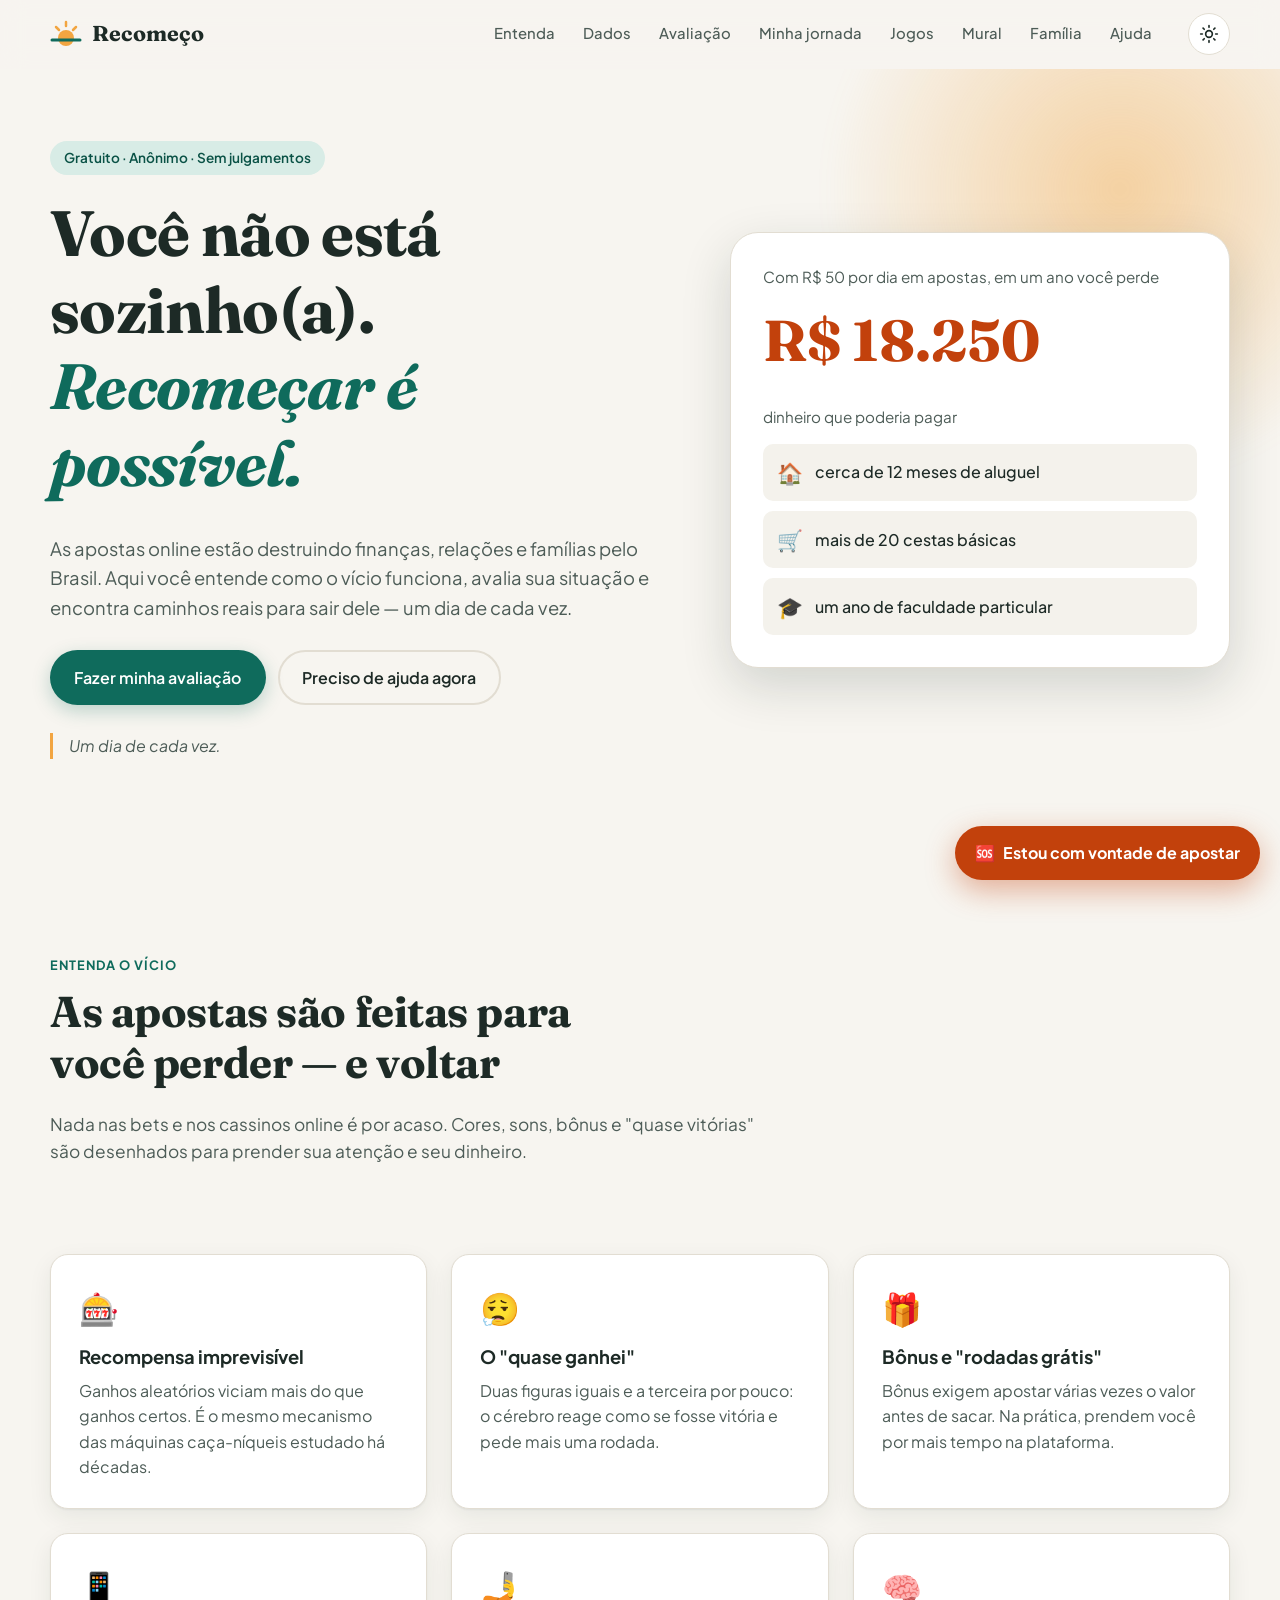
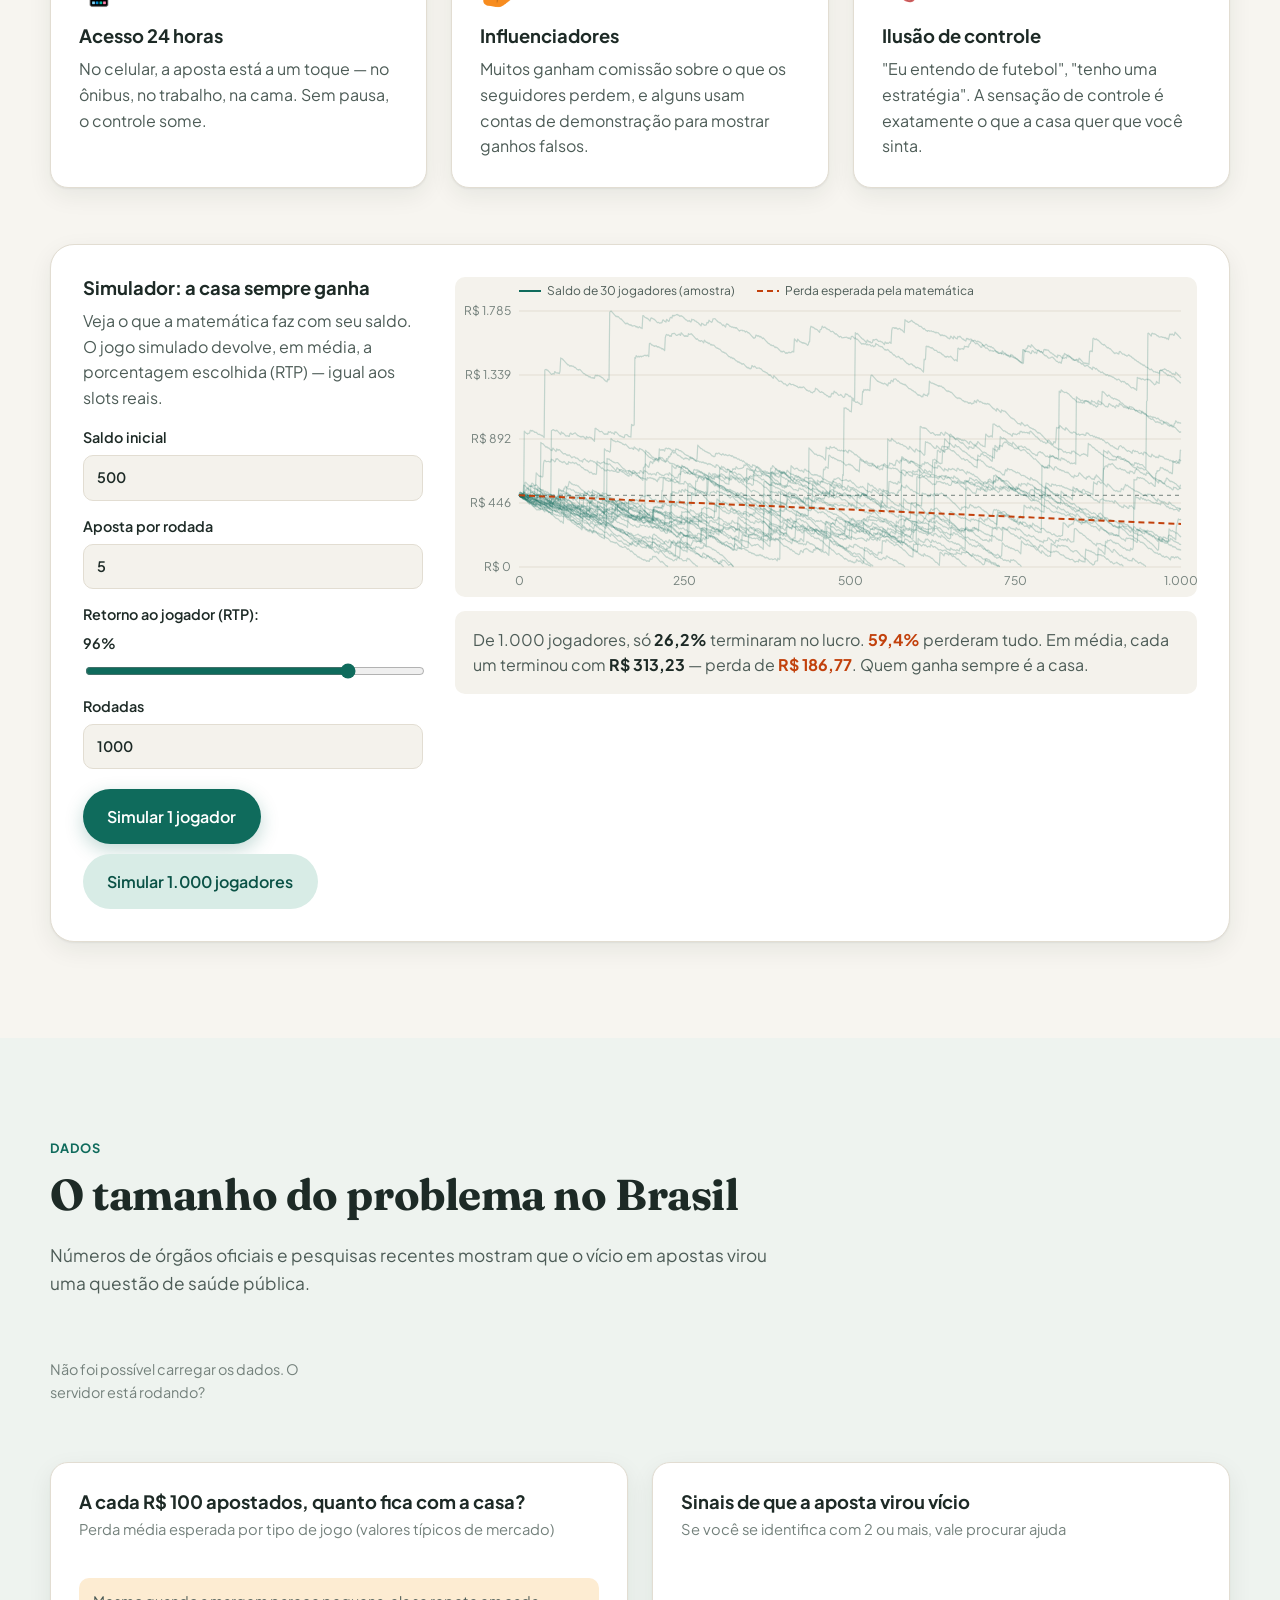
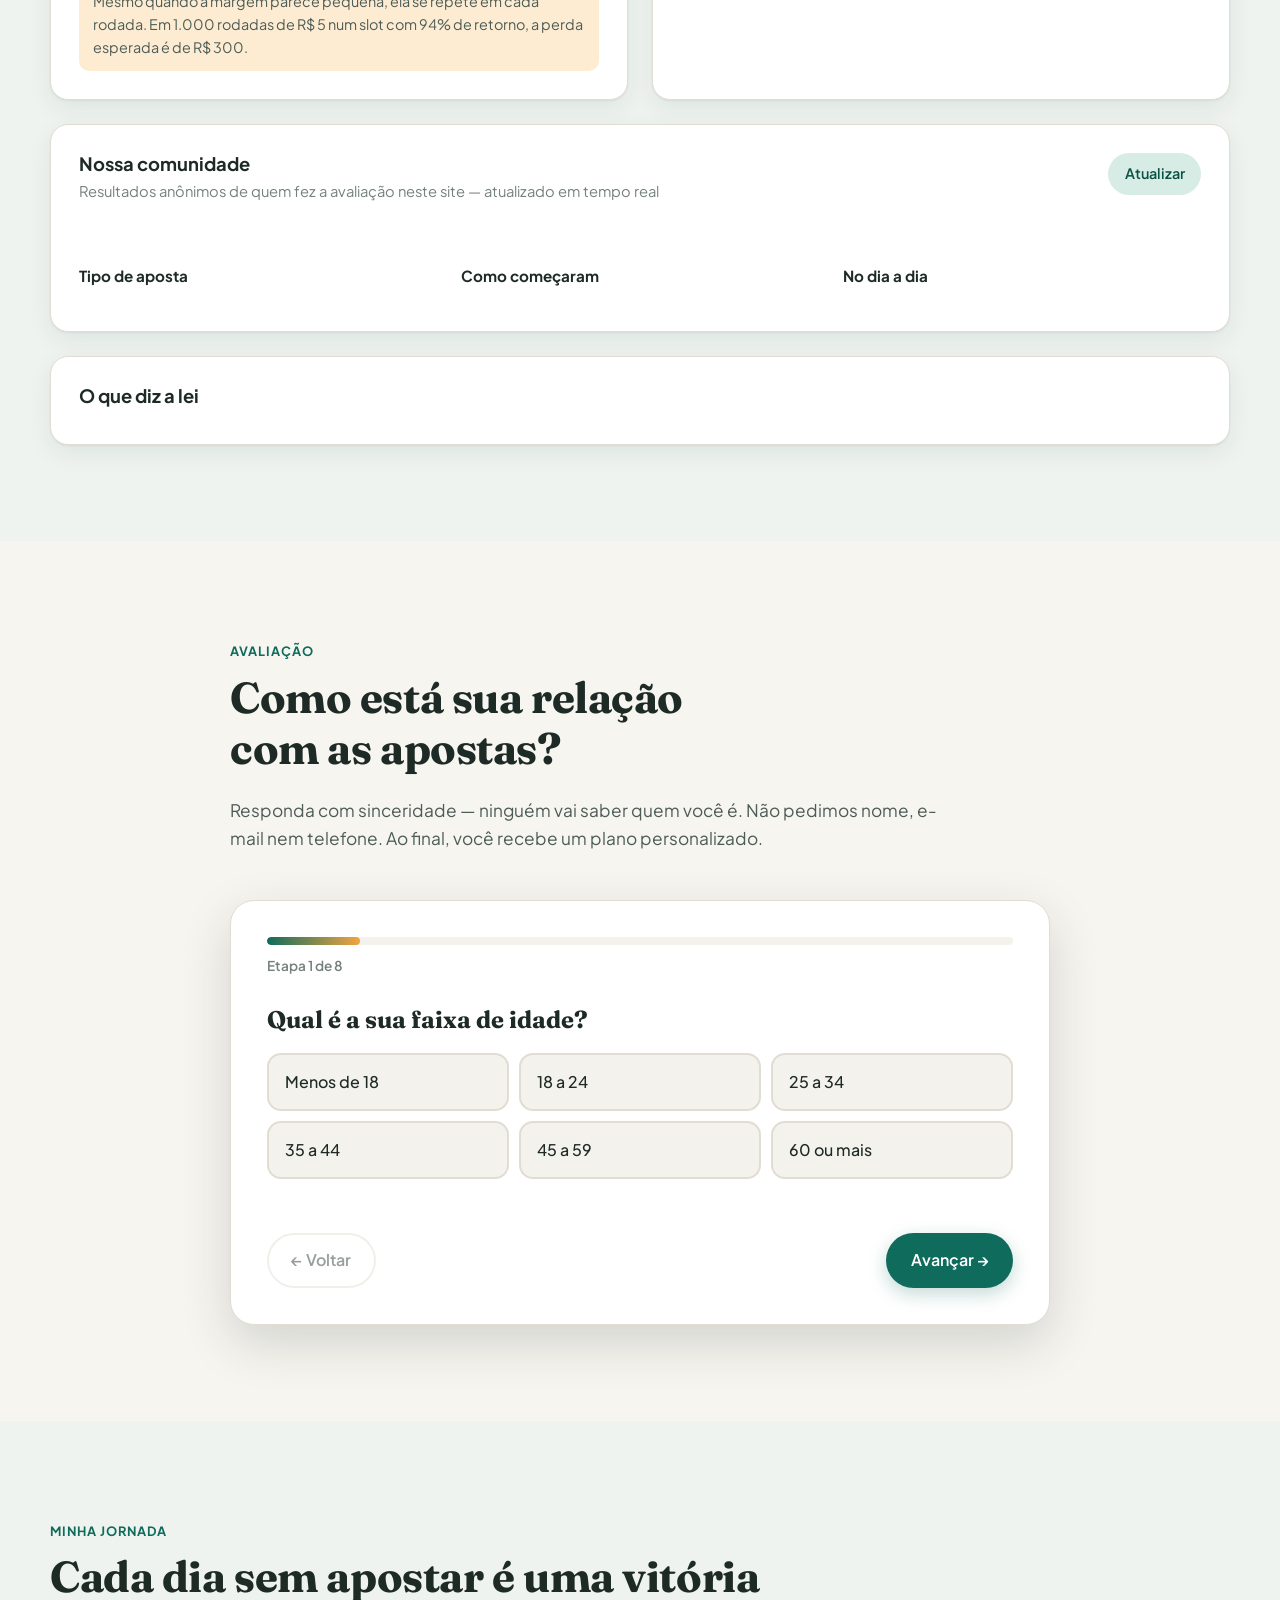
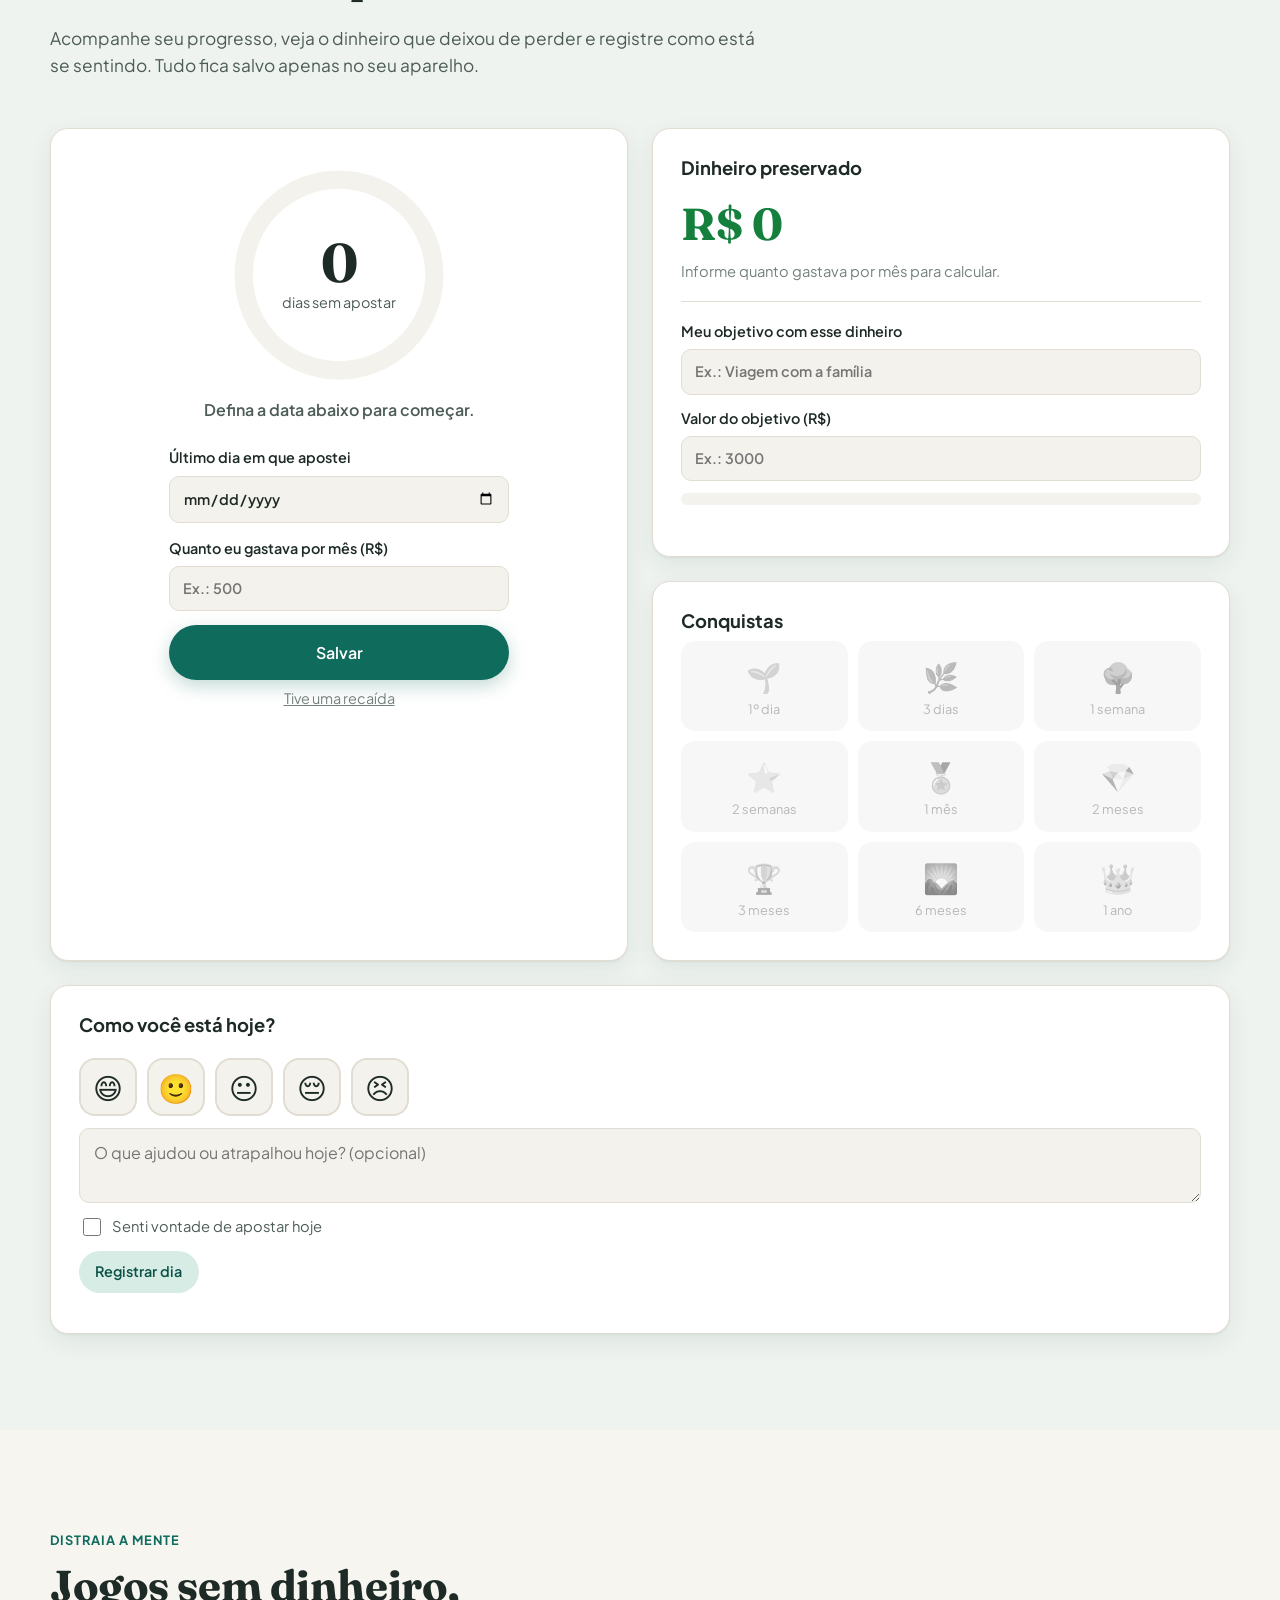
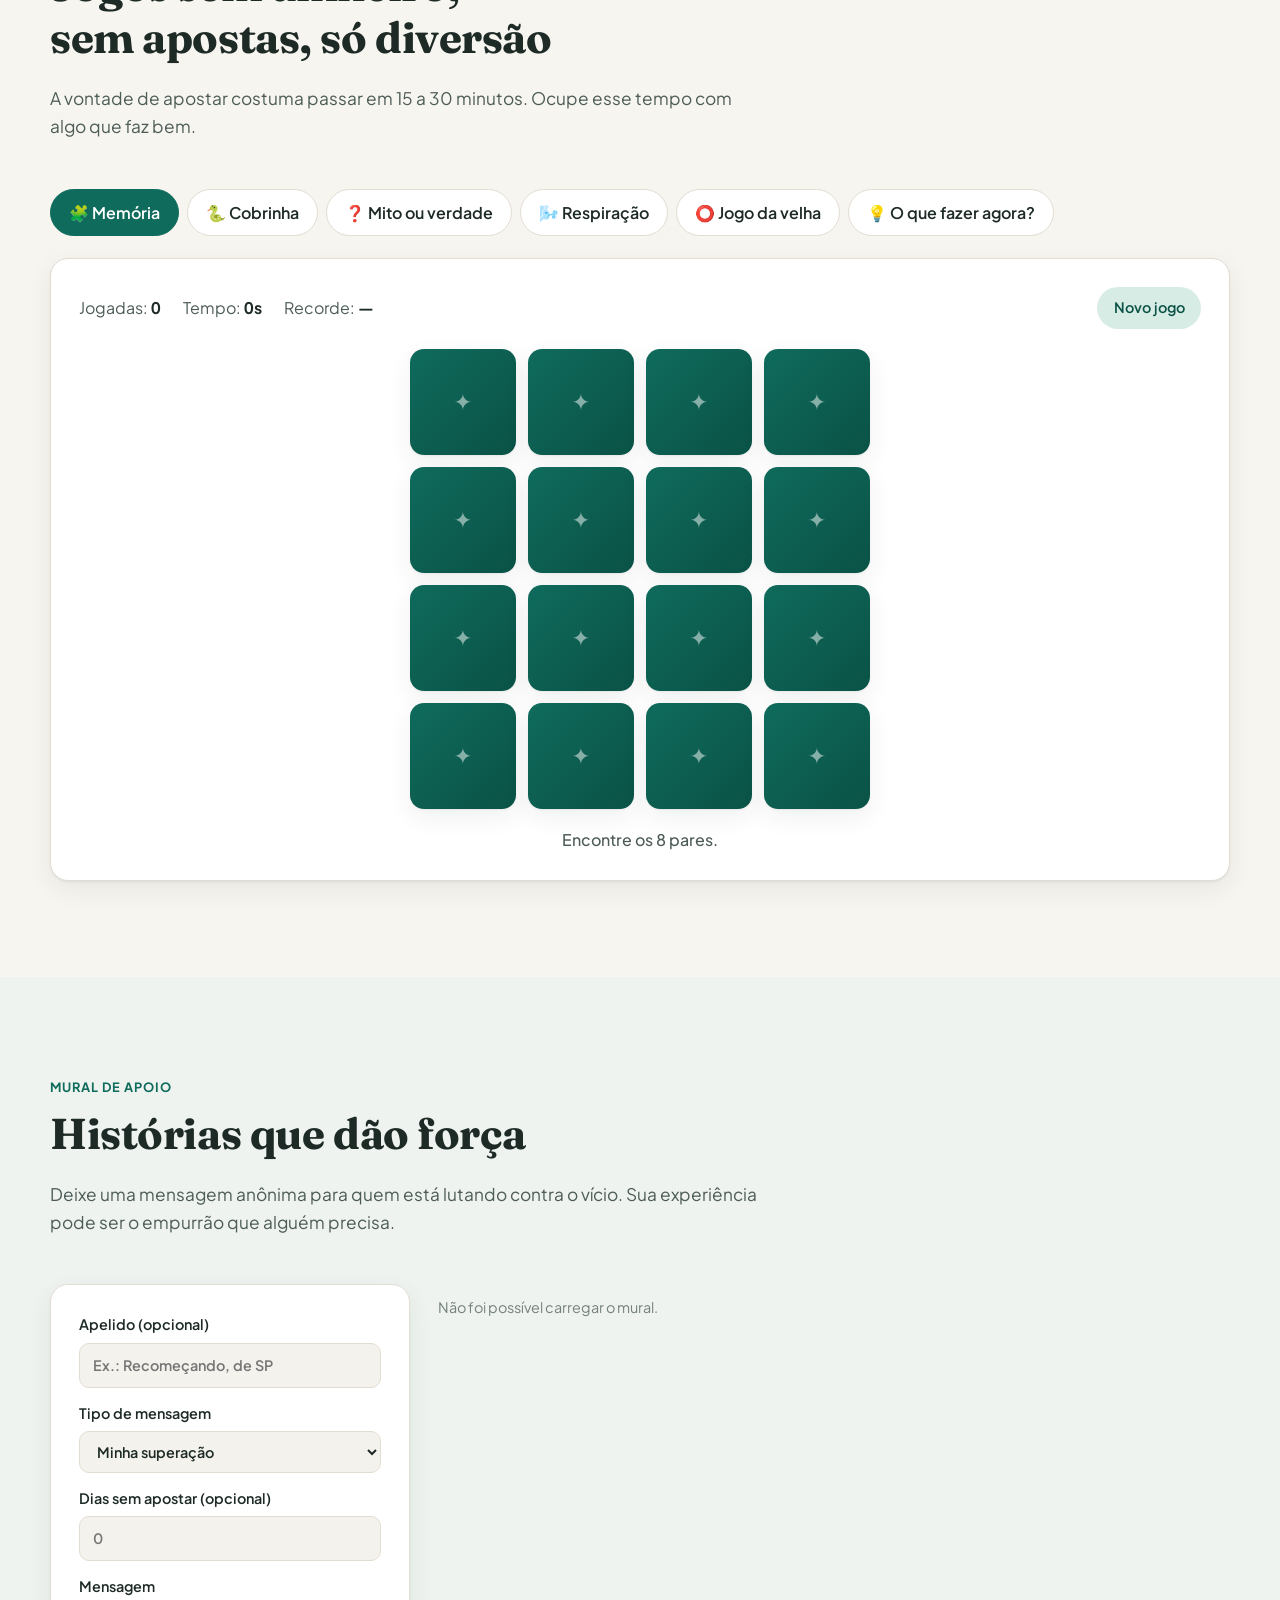
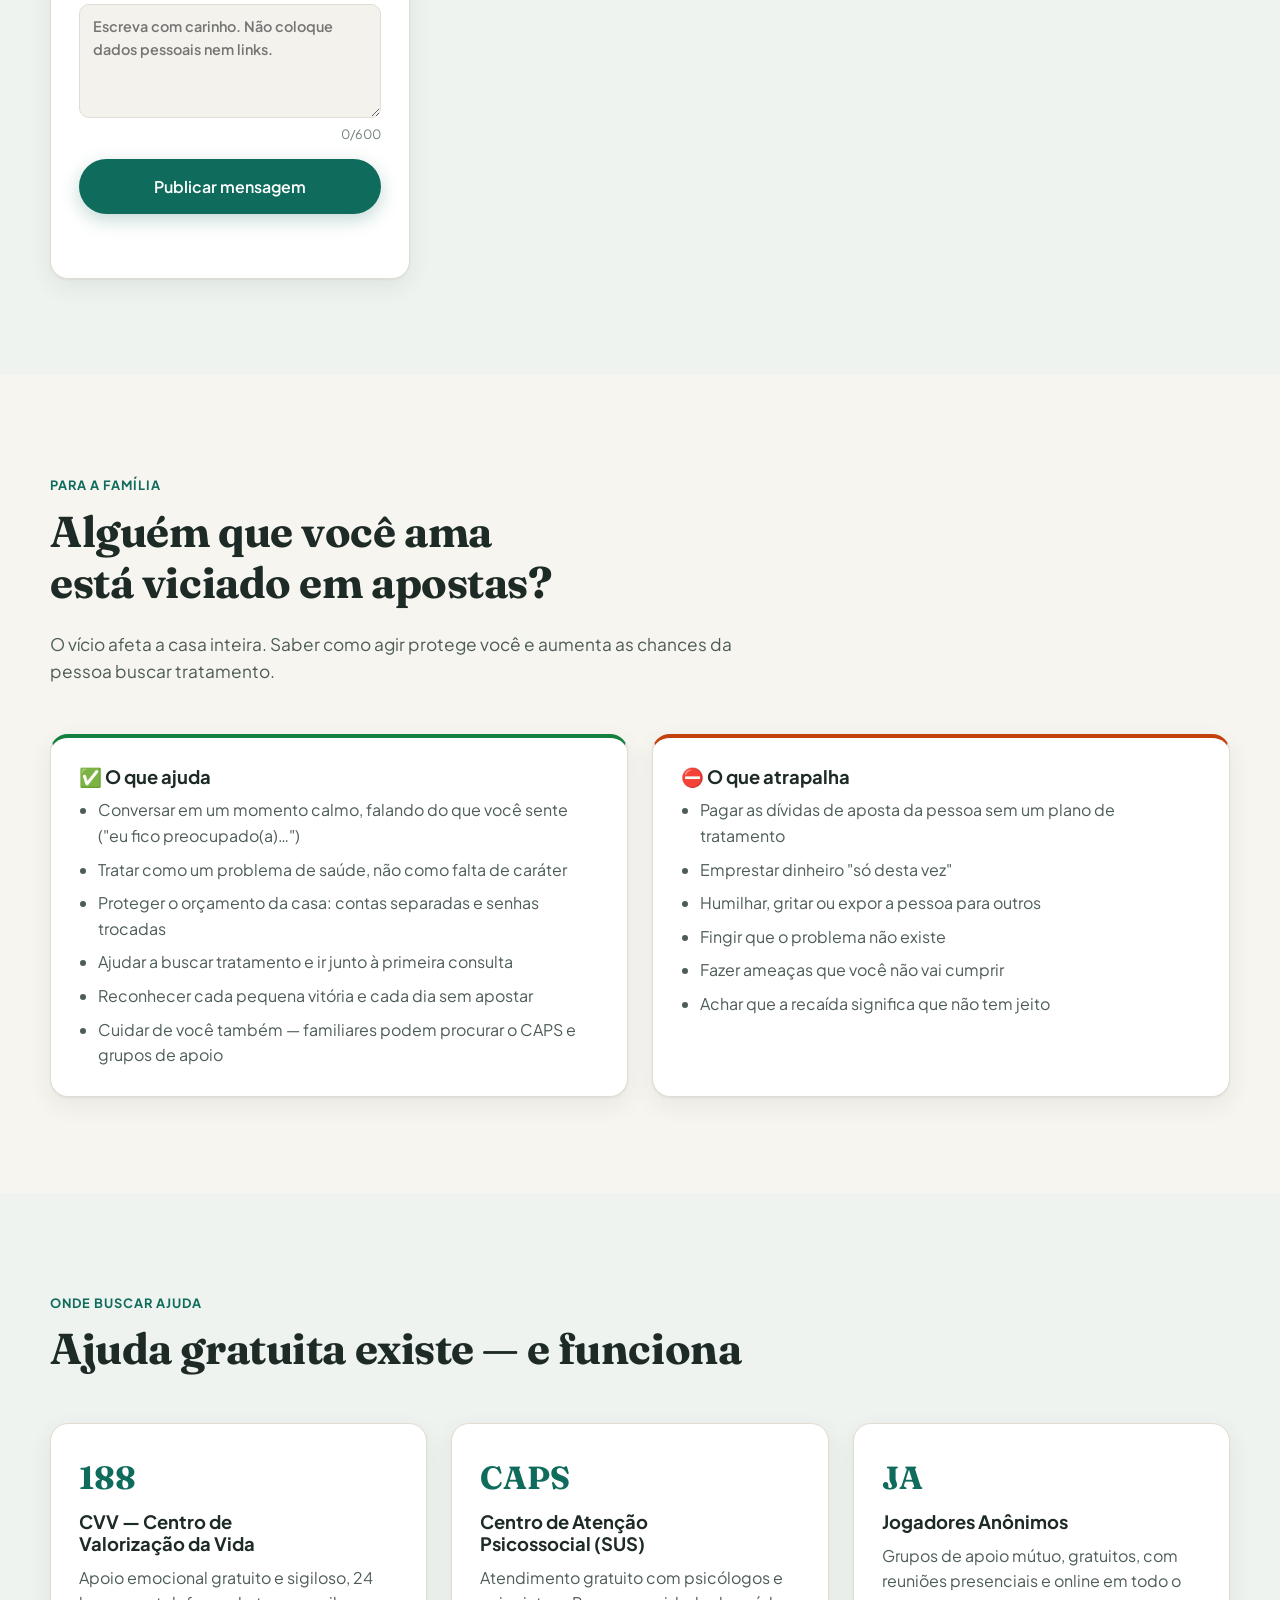
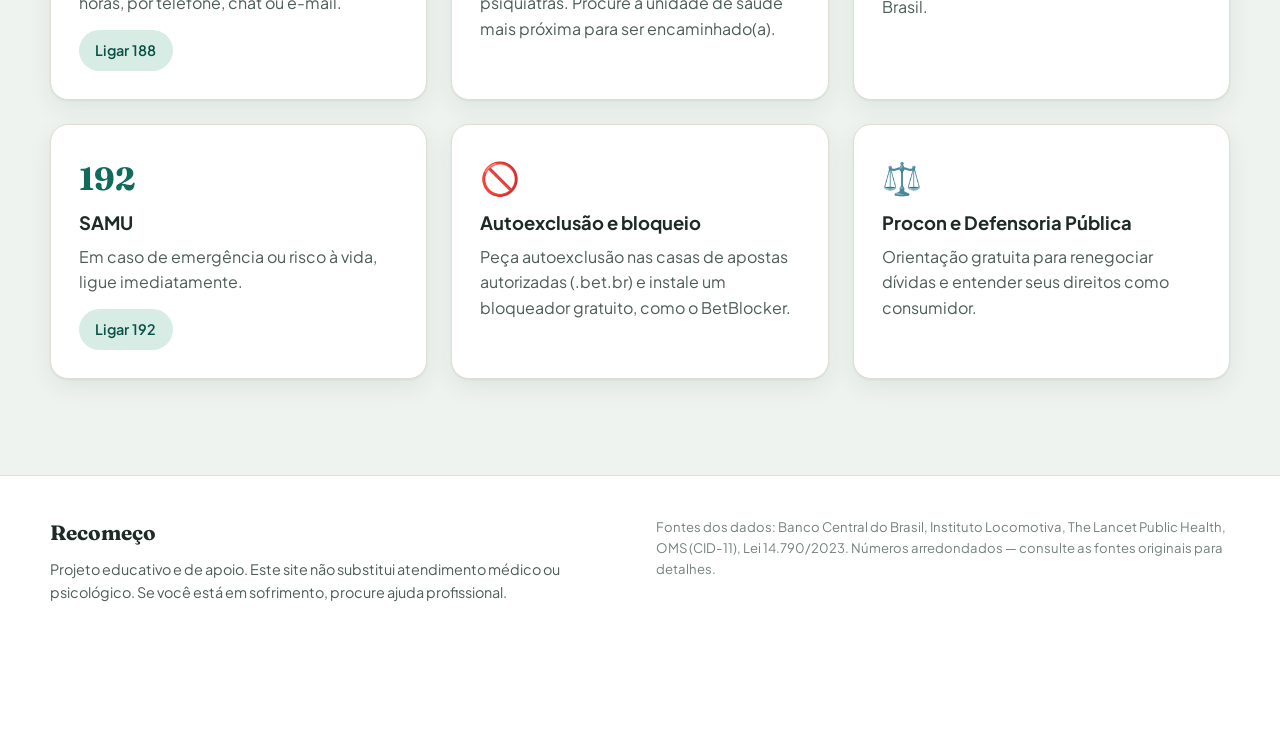
==== frontend/index.html @ 40463308 "Commit inicial do projeto Recomeço Co-Authored-By: Claude Opus 5.5 <noreply@anthropic.com>" ====
<!DOCTYPE html>
<html lang="pt-BR">
<head>
  <meta charset="UTF-8">
  <meta name="viewport" content="width=device-width, initial-scale=1.0">
  <title>Recomeço — Apoio para sair do vício em apostas</title>
  <meta name="description" content="Recomeço: avaliação gratuita, informação, jogos sem apostas e apoio para quem quer se livrar do vício em bets e cassinos online.">
  <link rel="icon" href="img/favicon.svg" type="image/svg+xml">
  <link rel="preconnect" href="https://fonts.googleapis.com">
  <link rel="preconnect" href="https://fonts.gstatic.com" crossorigin>
  <link href="https://fonts.googleapis.com/css2?family=Fraunces:opsz,wght@9..144,500;9..144,700&family=Plus+Jakarta+Sans:wght@400;500;600;700&display=swap" rel="stylesheet">
  <link rel="stylesheet" href="css/style.css">
  <script>
    try { const t = localStorage.getItem('recomeco-tema'); if (t) document.documentElement.dataset.theme = t; } catch (e) {}
  </script>
</head>
<body>
  <a class="pular" href="#conteudo">Pular para o conteúdo</a>

  <!-- ============================== CABEÇALHO ============================== -->
  <header class="topo" id="topo">
    <div class="container topo__inner">
      <a href="#inicio" class="marca" aria-label="Recomeço — início">
        <svg viewBox="0 0 32 32" aria-hidden="true"><circle cx="16" cy="20" r="8" fill="var(--sol)"/><path d="M2 22h28" stroke="var(--primaria)" stroke-width="3" stroke-linecap="round"/><path d="M16 4v4M6 9l3 3M26 9l-3 3" stroke="var(--sol)" stroke-width="2.5" stroke-linecap="round"/></svg>
        <span>Recomeço</span>
      </a>
      <nav class="menu" id="menu" aria-label="Navegação principal">
        <a href="#entenda">Entenda</a>
        <a href="#dados">Dados</a>
        <a href="#avaliacao">Avaliação</a>
        <a href="#jornada">Minha jornada</a>
        <a href="#distrair">Jogos</a>
        <a href="#mural">Mural</a>
        <a href="#familia">Família</a>
        <a href="#ajuda">Ajuda</a>
      </nav>
      <div class="topo__acoes">
        <button class="icone-btn" id="btnTema" aria-label="Alternar tema claro/escuro" title="Alternar tema">
          <svg class="i-sol" viewBox="0 0 24 24"><circle cx="12" cy="12" r="4"/><path d="M12 2v2M12 20v2M4.9 4.9l1.4 1.4M17.7 17.7l1.4 1.4M2 12h2M20 12h2M4.9 19.1l1.4-1.4M17.7 6.3l1.4-1.4"/></svg>
          <svg class="i-lua" viewBox="0 0 24 24"><path d="M21 12.8A9 9 0 1 1 11.2 3a7 7 0 0 0 9.8 9.8z"/></svg>
        </button>
        <button class="icone-btn menu-toggle" id="btnMenu" aria-label="Abrir menu" aria-expanded="false" aria-controls="menu">
          <svg viewBox="0 0 24 24"><path d="M4 7h16M4 12h16M4 17h16"/></svg>
        </button>
      </div>
    </div>
  </header>

  <main id="conteudo">
    <!-- ============================== HERO ============================== -->
    <section class="hero" id="inicio">
      <div class="hero__sol" aria-hidden="true"></div>
      <div class="container hero__grid">
        <div class="hero__texto revelar">
          <span class="selo">Gratuito · Anônimo · Sem julgamentos</span>
          <h1>Você não está sozinho(a).<br><em>Recomeçar é possível.</em></h1>
          <p class="hero__lead">As apostas online estão destruindo finanças, relações e famílias pelo Brasil. Aqui você entende como o vício funciona, avalia sua situação e encontra caminhos reais para sair dele — um dia de cada vez.</p>
          <div class="hero__ctas">
            <a href="#avaliacao" class="btn btn--primario">Fazer minha avaliação</a>
            <button class="btn btn--fantasma" data-abrir-sos>Preciso de ajuda agora</button>
          </div>
          <blockquote class="frase-dia" id="fraseDia" aria-live="polite">Um dia de cada vez.</blockquote>
        </div>
        <div class="hero__cartao revelar">
          <div class="contador-hero">
            <span class="contador-hero__rot">Com R$ 50 por dia em apostas, em um ano você perde</span>
            <strong class="contador-hero__num" data-contar="18250" data-prefixo="R$ ">R$ 0</strong>
            <span class="contador-hero__rot">dinheiro que poderia pagar</span>
            <ul class="contador-hero__lista">
              <li><span>🏠</span> cerca de 12 meses de aluguel</li>
              <li><span>🛒</span> mais de 20 cestas básicas</li>
              <li><span>🎓</span> um ano de faculdade particular</li>
            </ul>
          </div>
        </div>
      </div>
    </section>

    <!-- ============================== ENTENDA ============================== -->
    <section class="secao" id="entenda">
      <div class="container">
        <header class="secao__cab revelar">
          <span class="secao__sobre">Entenda o vício</span>
          <h2>As apostas são feitas para você perder — e voltar</h2>
          <p>Nada nas bets e nos cassinos online é por acaso. Cores, sons, bônus e "quase vitórias" são desenhados para prender sua atenção e seu dinheiro.</p>
        </header>

        <div class="ciclo revelar" id="ciclo" aria-label="O ciclo do vício"></div>

        <div class="grade-3 truques">
          <article class="cartao revelar">
            <span class="cartao__icone">🎰</span>
            <h3>Recompensa imprevisível</h3>
            <p>Ganhos aleatórios viciam mais do que ganhos certos. É o mesmo mecanismo das máquinas caça-níqueis estudado há décadas.</p>
          </article>
          <article class="cartao revelar">
            <span class="cartao__icone">😮‍💨</span>
            <h3>O "quase ganhei"</h3>
            <p>Duas figuras iguais e a terceira por pouco: o cérebro reage como se fosse vitória e pede mais uma rodada.</p>
          </article>
          <article class="cartao revelar">
            <span class="cartao__icone">🎁</span>
            <h3>Bônus e "rodadas grátis"</h3>
            <p>Bônus exigem apostar várias vezes o valor antes de sacar. Na prática, prendem você por mais tempo na plataforma.</p>
          </article>
          <article class="cartao revelar">
            <span class="cartao__icone">📱</span>
            <h3>Acesso 24 horas</h3>
            <p>No celular, a aposta está a um toque — no ônibus, no trabalho, na cama. Sem pausa, o controle some.</p>
          </article>
          <article class="cartao revelar">
            <span class="cartao__icone">🤳</span>
            <h3>Influenciadores</h3>
            <p>Muitos ganham comissão sobre o que os seguidores perdem, e alguns usam contas de demonstração para mostrar ganhos falsos.</p>
          </article>
          <article class="cartao revelar">
            <span class="cartao__icone">🧠</span>
            <h3>Ilusão de controle</h3>
            <p>"Eu entendo de futebol", "tenho uma estratégia". A sensação de controle é exatamente o que a casa quer que você sinta.</p>
          </article>
        </div>

        <!-- Simulador -->
        <div class="simulador revelar" id="simulador">
          <div class="simulador__info">
            <h3>Simulador: a casa sempre ganha</h3>
            <p>Veja o que a matemática faz com seu saldo. O jogo simulado devolve, em média, a porcentagem escolhida (RTP) — igual aos slots reais.</p>
            <form class="simulador__form" id="formSimulador">
              <label>Saldo inicial
                <input type="number" id="simSaldo" value="500" min="10" max="100000" step="10">
              </label>
              <label>Aposta por rodada
                <input type="number" id="simAposta" value="5" min="1" max="1000" step="1">
              </label>
              <label>Retorno ao jogador (RTP): <output id="simRtpOut">96%</output>
                <input type="range" id="simRtp" value="96" min="85" max="99" step="1">
              </label>
              <label>Rodadas
                <input type="number" id="simRodadas" value="1000" min="50" max="5000" step="50">
              </label>
              <div class="simulador__btns">
                <button class="btn btn--primario" type="submit">Simular 1 jogador</button>
                <button class="btn btn--secundario" type="button" id="simMuitos">Simular 1.000 jogadores</button>
              </div>
            </form>
          </div>
          <div class="simulador__grafico">
            <div class="grafico-linha" id="graficoSim">
              <canvas id="canvasSim" aria-label="Gráfico do saldo ao longo das rodadas" role="img"></canvas>
              <div class="tooltip" id="tooltipSim" hidden></div>
            </div>
            <div class="simulador__resultado" id="simResultado" aria-live="polite">Clique em simular para começar.</div>
          </div>
        </div>
      </div>
    </section>

    <!-- ============================== DADOS ============================== -->
    <section class="secao secao--alt" id="dados">
      <div class="container">
        <header class="secao__cab revelar">
          <span class="secao__sobre">Dados</span>
          <h2>O tamanho do problema no Brasil</h2>
          <p>Números de órgãos oficiais e pesquisas recentes mostram que o vício em apostas virou uma questão de saúde pública.</p>
        </header>

        <div class="destaques" id="destaques"></div>

        <div class="grade-2 dados-graficos">
          <article class="painel revelar">
            <h3>A cada R$ 100 apostados, quanto fica com a casa?</h3>
            <p class="painel__sub">Perda média esperada por tipo de jogo (valores típicos de mercado)</p>
            <div class="barras" id="barrasCasa"></div>
            <p class="nota">Mesmo quando a margem parece pequena, ela se repete em cada rodada. Em 1.000 rodadas de R$ 5 num slot com 94% de retorno, a perda esperada é de R$ 300.</p>
          </article>
          <article class="painel revelar">
            <h3>Sinais de que a aposta virou vício</h3>
            <p class="painel__sub">Se você se identifica com 2 ou mais, vale procurar ajuda</p>
            <ul class="checklist" id="sinais"></ul>
          </article>
        </div>

        <article class="painel comunidade revelar">
          <div class="comunidade__cab">
            <div>
              <h3>Nossa comunidade</h3>
              <p class="painel__sub">Resultados anônimos de quem fez a avaliação neste site — atualizado em tempo real</p>
            </div>
            <button class="btn btn--secundario btn--peq" id="btnAtualizarStats">Atualizar</button>
          </div>
          <div class="stats-tiles" id="statsTiles"></div>
          <div class="grade-3 stats-graficos">
            <div><h4>Tipo de aposta</h4><div class="barras barras--compactas" id="statsTipo"></div></div>
            <div><h4>Como começaram</h4><div class="barras barras--compactas" id="statsOrigem"></div></div>
            <div><h4>No dia a dia</h4><div class="barras barras--compactas" id="statsDia"></div></div>
          </div>
        </article>

        <article class="painel lei revelar">
          <h3>O que diz a lei</h3>
          <ul id="legislacao"></ul>
        </article>
      </div>
    </section>

    <!-- ============================== AVALIAÇÃO ============================== -->
    <section class="secao" id="avaliacao">
      <div class="container container--estreito">
        <header class="secao__cab revelar">
          <span class="secao__sobre">Avaliação</span>
          <h2>Como está sua relação com as apostas?</h2>
          <p>Responda com sinceridade — ninguém vai saber quem você é. Não pedimos nome, e-mail nem telefone. Ao final, você recebe um plano personalizado.</p>
        </header>

        <div class="quest revelar" id="quest">
          <div class="quest__progresso" aria-hidden="true"><span id="questBarra"></span></div>
          <p class="quest__passo" id="questPasso">Etapa 1 de 8</p>

          <form id="formQuest" novalidate>
            <!-- 1 -->
            <fieldset class="etapa ativa" data-etapa="1">
              <legend>Qual é a sua faixa de idade?</legend>
              <div class="opcoes opcoes--grade" data-campo="faixaEtaria" data-tipo="radio">
                <label class="opcao"><input type="radio" name="faixaEtaria" value="menor"><span>Menos de 18</span></label>
                <label class="opcao"><input type="radio" name="faixaEtaria" value="18-24"><span>18 a 24</span></label>
                <label class="opcao"><input type="radio" name="faixaEtaria" value="25-34"><span>25 a 34</span></label>
                <label class="opcao"><input type="radio" name="faixaEtaria" value="35-44"><span>35 a 44</span></label>
                <label class="opcao"><input type="radio" name="faixaEtaria" value="45-59"><span>45 a 59</span></label>
                <label class="opcao"><input type="radio" name="faixaEtaria" value="60+"><span>60 ou mais</span></label>
              </div>
            </fieldset>

            <!-- 2 -->
            <fieldset class="etapa" data-etapa="2">
              <legend>Como você começou a apostar?</legend>
              <p class="etapa__ajuda">Escolha o que mais se aproxima da sua história.</p>
              <div class="opcoes opcoes--grade" data-campo="origem" data-tipo="radio">
                <label class="opcao"><input type="radio" name="origem" value="amigos"><span>👥 Amigos ou colegas me apresentaram</span></label>
                <label class="opcao"><input type="radio" name="origem" value="propaganda"><span>📺 Propaganda na TV, sites ou redes</span></label>
                <label class="opcao"><input type="radio" name="origem" value="influenciador"><span>🤳 Vi um influenciador ganhando</span></label>
                <label class="opcao"><input type="radio" name="origem" value="dinheiro_rapido"><span>💸 Precisava de dinheiro rápido</span></label>
                <label class="opcao"><input type="radio" name="origem" value="futebol"><span>⚽ Para deixar o futebol mais emocionante</span></label>
                <label class="opcao"><input type="radio" name="origem" value="tedio"><span>😶 Por tédio ou para me distrair</span></label>
                <label class="opcao"><input type="radio" name="origem" value="familia"><span>🏠 Alguém da família já apostava</span></label>
                <label class="opcao"><input type="radio" name="origem" value="outro"><span>✏️ Outro motivo</span></label>
              </div>
            </fieldset>

            <!-- 3 -->
            <fieldset class="etapa" data-etapa="3">
              <legend>Há quanto tempo você aposta com frequência?</legend>
              <div class="opcoes opcoes--grade" data-campo="tempo" data-tipo="radio">
                <label class="opcao"><input type="radio" name="tempo" value="menos6m"><span>Menos de 6 meses</span></label>
                <label class="opcao"><input type="radio" name="tempo" value="6a12m"><span>De 6 meses a 1 ano</span></label>
                <label class="opcao"><input type="radio" name="tempo" value="1a3a"><span>De 1 a 3 anos</span></label>
                <label class="opcao"><input type="radio" name="tempo" value="mais3a"><span>Mais de 3 anos</span></label>
              </div>
              <legend class="legend-2">Com que frequência você aposta?</legend>
              <div class="opcoes opcoes--grade" data-campo="frequencia" data-tipo="radio">
                <label class="opcao"><input type="radio" name="frequencia" value="raramente"><span>Raramente</span></label>
                <label class="opcao"><input type="radio" name="frequencia" value="semanal"><span>Algumas vezes por semana</span></label>
                <label class="opcao"><input type="radio" name="frequencia" value="diaria"><span>Todos os dias</span></label>
                <label class="opcao"><input type="radio" name="frequencia" value="varias_dia"><span>Várias vezes ao dia</span></label>
              </div>
            </fieldset>

            <!-- 4 -->
            <fieldset class="etapa" data-etapa="4">
              <legend>Em que tipo de jogo você aposta?</legend>
              <p class="etapa__ajuda">Pode marcar mais de uma opção.</p>
              <div class="opcoes opcoes--grade" data-campo="tipos" data-tipo="checkbox">
                <label class="opcao"><input type="checkbox" name="tipos" value="esportiva"><span>⚽ Apostas esportivas</span></label>
                <label class="opcao"><input type="checkbox" name="tipos" value="cassino"><span>🎰 Cassino online (slots, "tigrinho", roleta)</span></label>
                <label class="opcao"><input type="checkbox" name="tipos" value="crash"><span>✈️ Jogos crash (Aviator, Mines…)</span></label>
                <label class="opcao"><input type="checkbox" name="tipos" value="poquer"><span>🃏 Pôquer ou jogos de cartas</span></label>
                <label class="opcao"><input type="checkbox" name="tipos" value="loteria"><span>🎟️ Loterias e jogo do bicho</span></label>
              </div>
              <legend class="legend-2">Quanto você gasta com apostas por mês, em média?</legend>
              <div class="gasto">
                <span class="gasto__valor">R$ <output id="gastoOut">300</output></span>
                <input type="range" id="gastoRange" min="0" max="10000" step="50" value="300" aria-label="Gasto mensal em reais">
                <label class="gasto__exato">ou digite o valor exato: <input type="number" id="gastoMensal" name="gastoMensal" min="0" max="10000000" value="300"></label>
              </div>
            </fieldset>

            <!-- 5 -->
            <fieldset class="etapa" data-etapa="5">
              <legend>Como é o seu dia a dia com as apostas?</legend>
              <p class="etapa__ajuda">Marque tudo o que acontece com você.</p>
              <div class="opcoes" data-campo="diaADia" data-tipo="checkbox">
                <label class="opcao opcao--linha"><input type="checkbox" name="diaADia" value="acorda_pensando"><span>Acordo e a primeira coisa que penso é apostar</span></label>
                <label class="opcao opcao--linha"><input type="checkbox" name="diaADia" value="aposta_trabalho"><span>Aposto durante o trabalho ou os estudos</span></label>
                <label class="opcao opcao--linha"><input type="checkbox" name="diaADia" value="perde_sono"><span>Fico acordado(a) de madrugada apostando</span></label>
                <label class="opcao opcao--linha"><input type="checkbox" name="diaADia" value="ansiedade"><span>Sinto ansiedade, culpa ou tristeza depois de apostar</span></label>
                <label class="opcao opcao--linha"><input type="checkbox" name="diaADia" value="mente"><span>Minto sobre quanto aposto ou perdi</span></label>
                <label class="opcao opcao--linha"><input type="checkbox" name="diaADia" value="isolamento"><span>Me afastei de amigos e da família</span></label>
                <label class="opcao opcao--linha"><input type="checkbox" name="diaADia" value="pede_emprestado"><span>Peço dinheiro emprestado para apostar</span></label>
                <label class="opcao opcao--linha"><input type="checkbox" name="diaADia" value="recuperar_perdas"><span>Aposto para tentar recuperar o que perdi</span></label>
                <label class="opcao opcao--linha"><input type="checkbox" name="diaADia" value="irritado_sem_jogar"><span>Fico irritado(a) quando não consigo apostar</span></label>
                <label class="opcao opcao--linha"><input type="checkbox" name="diaADia" value="deixou_lazer"><span>Deixei de fazer coisas que eu gostava</span></label>
              </div>
            </fieldset>

            <!-- 6 -->
            <fieldset class="etapa" data-etapa="6">
              <legend>Você tem dívidas por causa das apostas?</legend>
              <div class="opcoes opcoes--grade" data-campo="dividas" data-tipo="radio">
                <label class="opcao"><input type="radio" name="dividas" value="nao"><span>Não</span></label>
                <label class="opcao"><input type="radio" name="dividas" value="pequenas"><span>Sim, pequenas</span></label>
                <label class="opcao"><input type="radio" name="dividas" value="grandes"><span>Sim, grandes</span></label>
              </div>
              <legend class="legend-2">Você esconde as apostas da sua família?</legend>
              <div class="opcoes opcoes--grade" data-campo="escondeFamilia" data-tipo="radio">
                <label class="opcao"><input type="radio" name="escondeFamilia" value="nao"><span>Não, eles sabem</span></label>
                <label class="opcao"><input type="radio" name="escondeFamilia" value="as_vezes"><span>Às vezes</span></label>
                <label class="opcao"><input type="radio" name="escondeFamilia" value="sim"><span>Sim, escondo</span></label>
              </div>
            </fieldset>

            <!-- 7 -->
            <fieldset class="etapa" data-etapa="7">
              <legend>Nos últimos 12 meses, com que frequência…</legend>
              <p class="etapa__ajuda">Perguntas baseadas no PGSI, índice usado internacionalmente para avaliar problemas com jogo.</p>
              <div class="pgsi" id="pgsi"></div>
            </fieldset>

            <!-- 8 -->
            <fieldset class="etapa" data-etapa="8">
              <legend>Você se arrepende de ter começado a apostar?</legend>
              <div class="escala" data-campo="arrependimento" data-tipo="radio">
                <label class="escala__item"><input type="radio" name="arrependimento" value="1"><span>😐</span><small>Nada</small></label>
                <label class="escala__item"><input type="radio" name="arrependimento" value="2"><span>🙁</span><small>Pouco</small></label>
                <label class="escala__item"><input type="radio" name="arrependimento" value="3"><span>😟</span><small>Mais ou menos</small></label>
                <label class="escala__item"><input type="radio" name="arrependimento" value="4"><span>😢</span><small>Bastante</small></label>
                <label class="escala__item"><input type="radio" name="arrependimento" value="5"><span>😭</span><small>Muito</small></label>
              </div>
              <legend class="legend-2">Você quer realmente ajuda para parar?</legend>
              <div class="opcoes opcoes--grade" data-campo="querAjuda" data-tipo="radio">
                <label class="opcao"><input type="radio" name="querAjuda" value="sim"><span>💪 Sim, eu quero parar</span></label>
                <label class="opcao"><input type="radio" name="querAjuda" value="talvez"><span>🤔 Não tenho certeza</span></label>
                <label class="opcao"><input type="radio" name="querAjuda" value="nao"><span>✋ Ainda não</span></label>
              </div>
              <label class="relato">Se quiser, desabafe: como as apostas afetam sua vida? <small>(fica só no seu navegador, não é enviado)</small>
                <textarea id="relato" rows="3" maxlength="1000" placeholder="Escreva livremente…"></textarea>
              </label>
            </fieldset>

            <p class="quest__erro" id="questErro" role="alert"></p>
            <div class="quest__nav">
              <button type="button" class="btn btn--fantasma" id="btnVoltar" disabled>← Voltar</button>
              <button type="button" class="btn btn--primario" id="btnAvancar">Avançar →</button>
            </div>
          </form>

          <div class="resultado" id="resultado" hidden></div>
        </div>
      </div>
    </section>

    <!-- ============================== JORNADA ============================== -->
    <section class="secao secao--alt" id="jornada">
      <div class="container">
        <header class="secao__cab revelar">
          <span class="secao__sobre">Minha jornada</span>
          <h2>Cada dia sem apostar é uma vitória</h2>
          <p>Acompanhe seu progresso, veja o dinheiro que deixou de perder e registre como está se sentindo. Tudo fica salvo apenas no seu aparelho.</p>
        </header>

        <div class="jornada">
          <article class="painel jornada__contador revelar">
            <div class="anel" id="anel">
              <svg viewBox="0 0 120 120" aria-hidden="true">
                <circle class="anel__fundo" cx="60" cy="60" r="52"/>
                <circle class="anel__valor" id="anelValor" cx="60" cy="60" r="52"/>
              </svg>
              <div class="anel__centro">
                <strong id="diasNum">0</strong>
                <span>dias sem apostar</span>
              </div>
            </div>
            <p class="jornada__proxima" id="proximaMeta">Defina a data abaixo para começar.</p>
            <form class="jornada__form" id="formJornada">
              <label>Último dia em que apostei
                <input type="date" id="dataInicio" required>
              </label>
              <label>Quanto eu gastava por mês (R$)
                <input type="number" id="gastoJornada" min="0" step="10" placeholder="Ex.: 500">
              </label>
              <button class="btn btn--primario" type="submit">Salvar</button>
            </form>
            <button class="link-btn" id="btnRecaida">Tive uma recaída</button>
          </article>

          <article class="painel revelar">
            <h3>Dinheiro preservado</h3>
            <p class="economia" id="economia">R$ 0</p>
            <p class="painel__sub" id="economiaTxt">Informe quanto gastava por mês para calcular.</p>
            <div class="meta">
              <label>Meu objetivo com esse dinheiro
                <input type="text" id="metaNome" maxlength="40" placeholder="Ex.: Viagem com a família">
              </label>
              <label>Valor do objetivo (R$)
                <input type="number" id="metaValor" min="0" step="50" placeholder="Ex.: 3000">
              </label>
              <div class="meta__barra" aria-hidden="true"><span id="metaBarra"></span></div>
              <p class="painel__sub" id="metaTxt"></p>
            </div>
          </article>

          <article class="painel revelar">
            <h3>Conquistas</h3>
            <ul class="conquistas" id="conquistas"></ul>
          </article>

          <article class="painel jornada__diario revelar">
            <h3>Como você está hoje?</h3>
            <div class="humor" id="humor" role="radiogroup" aria-label="Seu humor hoje">
              <button type="button" data-humor="5" aria-label="Muito bem">😄</button>
              <button type="button" data-humor="4" aria-label="Bem">🙂</button>
              <button type="button" data-humor="3" aria-label="Normal">😐</button>
              <button type="button" data-humor="2" aria-label="Mal">😔</button>
              <button type="button" data-humor="1" aria-label="Muito mal">😣</button>
            </div>
            <label class="sr">Anotação do dia</label>
            <textarea id="diarioTexto" rows="2" maxlength="300" placeholder="O que ajudou ou atrapalhou hoje? (opcional)"></textarea>
            <label class="vontade"><input type="checkbox" id="diarioVontade"> Senti vontade de apostar hoje</label>
            <button class="btn btn--secundario btn--peq" id="btnDiario">Registrar dia</button>
            <ul class="diario-lista" id="diarioLista"></ul>
          </article>
        </div>
      </div>
    </section>

    <!-- ============================== JOGOS ============================== -->
    <section class="secao" id="distrair">
      <div class="container">
        <header class="secao__cab revelar">
          <span class="secao__sobre">Distraia a mente</span>
          <h2>Jogos sem dinheiro, sem apostas, só diversão</h2>
          <p>A vontade de apostar costuma passar em 15 a 30 minutos. Ocupe esse tempo com algo que faz bem.</p>
        </header>

        <div class="abas revelar" role="tablist" aria-label="Jogos">
          <button role="tab" aria-selected="true" data-aba="memoria">🧩 Memória</button>
          <button role="tab" aria-selected="false" data-aba="cobrinha">🐍 Cobrinha</button>
          <button role="tab" aria-selected="false" data-aba="quiz">❓ Mito ou verdade</button>
          <button role="tab" aria-selected="false" data-aba="respiracao">🌬️ Respiração</button>
          <button role="tab" aria-selected="false" data-aba="velha">⭕ Jogo da velha</button>
          <button role="tab" aria-selected="false" data-aba="ideias">💡 O que fazer agora?</button>
        </div>

        <div class="jogo-area painel revelar">
          <!-- Memória -->
          <div class="jogo ativo" id="jogo-memoria" role="tabpanel">
            <div class="jogo__barra">
              <span>Jogadas: <strong id="memJogadas">0</strong></span>
              <span>Tempo: <strong id="memTempo">0s</strong></span>
              <span>Recorde: <strong id="memRecorde">—</strong></span>
              <button class="btn btn--secundario btn--peq" id="memReiniciar">Novo jogo</button>
            </div>
            <div class="memoria" id="memoria"></div>
            <p class="jogo__msg" id="memMsg" aria-live="polite"></p>
          </div>

          <!-- Cobrinha -->
          <div class="jogo" id="jogo-cobrinha" role="tabpanel" hidden>
            <div class="jogo__barra">
              <span>Pontos: <strong id="cobraPontos">0</strong></span>
              <span>Recorde: <strong id="cobraRecorde">0</strong></span>
              <button class="btn btn--secundario btn--peq" id="cobraIniciar">Jogar</button>
            </div>
            <div class="cobrinha">
              <canvas id="canvasCobra" width="400" height="400" aria-label="Jogo da cobrinha. Use as setas do teclado." role="img"></canvas>
              <div class="dpad" aria-label="Controles">
                <button data-dir="up" aria-label="Cima">▲</button>
                <button data-dir="left" aria-label="Esquerda">◀</button>
                <button data-dir="down" aria-label="Baixo">▼</button>
                <button data-dir="right" aria-label="Direita">▶</button>
              </div>
            </div>
            <p class="jogo__msg">Use as setas do teclado, deslize o dedo ou os botões. Coma as frutas e não bata em você mesmo!</p>
          </div>

          <!-- Quiz -->
          <div class="jogo" id="jogo-quiz" role="tabpanel" hidden>
            <div class="quiz" id="quiz"></div>
          </div>

          <!-- Respiração -->
          <div class="jogo" id="jogo-respiracao" role="tabpanel" hidden>
            <div class="respiracao">
              <div class="respiracao__circulo" id="respCirculo"><span id="respTexto">Pronto?</span></div>
              <div class="respiracao__controles">
                <label>Técnica
                  <select id="respTecnica">
                    <option value="caixa">Respiração quadrada (4-4-4-4)</option>
                    <option value="478">Relaxante (4-7-8)</option>
                  </select>
                </label>
                <button class="btn btn--primario" id="respBtn">Começar</button>
                <p>Ciclos completos: <strong id="respCiclos">0</strong></p>
              </div>
            </div>
            <p class="jogo__msg">Quando a vontade de apostar aparecer, respire. Alguns ciclos já acalmam o corpo e a mente.</p>
          </div>

          <!-- Jogo da velha -->
          <div class="jogo" id="jogo-velha" role="tabpanel" hidden>
            <div class="jogo__barra">
              <span>Você (X): <strong id="velhaVoce">0</strong></span>
              <span>Empates: <strong id="velhaEmpates">0</strong></span>
              <span>Computador (O): <strong id="velhaCpu">0</strong></span>
              <button class="btn btn--secundario btn--peq" id="velhaReiniciar">Nova partida</button>
            </div>
            <div class="velha" id="velha"></div>
            <p class="jogo__msg" id="velhaMsg" aria-live="polite">Sua vez!</p>
          </div>

          <!-- Ideias -->
          <div class="jogo" id="jogo-ideias" role="tabpanel" hidden>
            <div class="ideias">
              <p class="ideias__icone" id="ideiaIcone">💡</p>
              <p class="ideias__texto" id="ideiaTexto">Clique no botão para receber uma ideia do que fazer agora, longe das apostas.</p>
              <button class="btn btn--primario" id="ideiaBtn">Me dá uma ideia</button>
            </div>
          </div>
        </div>
      </div>
    </section>

    <!-- ============================== MURAL ============================== -->
    <section class="secao secao--alt" id="mural">
      <div class="container">
        <header class="secao__cab revelar">
          <span class="secao__sobre">Mural de apoio</span>
          <h2>Histórias que dão força</h2>
          <p>Deixe uma mensagem anônima para quem está lutando contra o vício. Sua experiência pode ser o empurrão que alguém precisa.</p>
        </header>
        <div class="mural">
          <form class="painel mural__form revelar" id="formMural">
            <label>Apelido (opcional)
              <input type="text" id="muralApelido" maxlength="30" placeholder="Ex.: Recomeçando, de SP">
            </label>
            <label>Tipo de mensagem
              <select id="muralTipo">
                <option value="superacao">Minha superação</option>
                <option value="apoio">Mensagem de apoio</option>
                <option value="familia">Sou familiar</option>
              </select>
            </label>
            <label>Dias sem apostar (opcional)
              <input type="number" id="muralDias" min="0" max="36500" placeholder="0">
            </label>
            <label>Mensagem
              <textarea id="muralTexto" rows="4" maxlength="600" required placeholder="Escreva com carinho. Não coloque dados pessoais nem links."></textarea>
            </label>
            <p class="mural__contagem"><span id="muralConta">0</span>/600</p>
            <button class="btn btn--primario" type="submit">Publicar mensagem</button>
            <p class="mural__status" id="muralStatus" role="status"></p>
          </form>
          <div class="mural__lista" id="muralLista" aria-live="polite"></div>
        </div>
      </div>
    </section>

    <!-- ============================== FAMÍLIA ============================== -->
    <section class="secao" id="familia">
      <div class="container">
        <header class="secao__cab revelar">
          <span class="secao__sobre">Para a família</span>
          <h2>Alguém que você ama está viciado em apostas?</h2>
          <p>O vício afeta a casa inteira. Saber como agir protege você e aumenta as chances da pessoa buscar tratamento.</p>
        </header>
        <div class="grade-2">
          <article class="cartao cartao--verde revelar">
            <h3>✅ O que ajuda</h3>
            <ul>
              <li>Conversar em um momento calmo, falando do que você sente ("eu fico preocupado(a)…")</li>
              <li>Tratar como um problema de saúde, não como falta de caráter</li>
              <li>Proteger o orçamento da casa: contas separadas e senhas trocadas</li>
              <li>Ajudar a buscar tratamento e ir junto à primeira consulta</li>
              <li>Reconhecer cada pequena vitória e cada dia sem apostar</li>
              <li>Cuidar de você também — familiares podem procurar o CAPS e grupos de apoio</li>
            </ul>
          </article>
          <article class="cartao cartao--vermelho revelar">
            <h3>⛔ O que atrapalha</h3>
            <ul>
              <li>Pagar as dívidas de aposta da pessoa sem um plano de tratamento</li>
              <li>Emprestar dinheiro "só desta vez"</li>
              <li>Humilhar, gritar ou expor a pessoa para outros</li>
              <li>Fingir que o problema não existe</li>
              <li>Fazer ameaças que você não vai cumprir</li>
              <li>Achar que a recaída significa que não tem jeito</li>
            </ul>
          </article>
        </div>
      </div>
    </section>

    <!-- ============================== AJUDA ============================== -->
    <section class="secao secao--alt" id="ajuda">
      <div class="container">
        <header class="secao__cab revelar">
          <span class="secao__sobre">Onde buscar ajuda</span>
          <h2>Ajuda gratuita existe — e funciona</h2>
        </header>
        <div class="grade-3 contatos">
          <article class="cartao contato revelar">
            <span class="contato__num">188</span>
            <h3>CVV — Centro de Valorização da Vida</h3>
            <p>Apoio emocional gratuito e sigiloso, 24 horas, por telefone, chat ou e-mail.</p>
            <a class="btn btn--secundario btn--peq" href="tel:188">Ligar 188</a>
          </article>
          <article class="cartao contato revelar">
            <span class="contato__num">CAPS</span>
            <h3>Centro de Atenção Psicossocial (SUS)</h3>
            <p>Atendimento gratuito com psicólogos e psiquiatras. Procure a unidade de saúde mais próxima para ser encaminhado(a).</p>
          </article>
          <article class="cartao contato revelar">
            <span class="contato__num">JA</span>
            <h3>Jogadores Anônimos</h3>
            <p>Grupos de apoio mútuo, gratuitos, com reuniões presenciais e online em todo o Brasil.</p>
          </article>
          <article class="cartao contato revelar">
            <span class="contato__num">192</span>
            <h3>SAMU</h3>
            <p>Em caso de emergência ou risco à vida, ligue imediatamente.</p>
            <a class="btn btn--secundario btn--peq" href="tel:192">Ligar 192</a>
          </article>
          <article class="cartao contato revelar">
            <span class="contato__num">🚫</span>
            <h3>Autoexclusão e bloqueio</h3>
            <p>Peça autoexclusão nas casas de apostas autorizadas (.bet.br) e instale um bloqueador gratuito, como o BetBlocker.</p>
          </article>
          <article class="cartao contato revelar">
            <span class="contato__num">⚖️</span>
            <h3>Procon e Defensoria Pública</h3>
            <p>Orientação gratuita para renegociar dívidas e entender seus direitos como consumidor.</p>
          </article>
        </div>
      </div>
    </section>
  </main>

  <footer class="rodape">
    <div class="container rodape__inner">
      <div>
        <strong class="marca marca--rodape">Recomeço</strong>
        <p>Projeto educativo e de apoio. Este site não substitui atendimento médico ou psicológico. Se você está em sofrimento, procure ajuda profissional.</p>
      </div>
      <p class="rodape__fontes">Fontes dos dados: Banco Central do Brasil, Instituto Locomotiva, The Lancet Public Health, OMS (CID-11), Lei 14.790/2023. Números arredondados — consulte as fontes originais para detalhes.</p>
    </div>
  </footer>

  <!-- Botão flutuante de ajuda -->
  <button class="sos" data-abrir-sos aria-haspopup="dialog">
    <span aria-hidden="true">🆘</span> Estou com vontade de apostar
  </button>

  <dialog class="modal" id="modalSos" aria-labelledby="sosTitulo">
    <button class="modal__fechar" id="sosFechar" aria-label="Fechar">✕</button>
    <h2 id="sosTitulo">Respire. Essa vontade vai passar.</h2>
    <p>A fissura costuma durar poucos minutos. Fique comigo durante os próximos 10 minutos — sem abrir nenhum app de aposta.</p>
    <div class="sos-timer">
      <strong id="sosTempo">10:00</strong>
      <button class="btn btn--primario" id="sosIniciar">Começar os 10 minutos</button>
    </div>
    <ol class="sos-passos">
      <li>Afaste o celular ou saia do app agora.</li>
      <li>Beba um copo de água e respire fundo 5 vezes.</li>
      <li>Mande uma mensagem para alguém de confiança.</li>
      <li>Pense: "o que vai acontecer depois que eu perder?"</li>
      <li>Jogue um dos jogos desta página até a vontade passar.</li>
    </ol>
    <div class="sos-contatos">
      <a class="btn btn--secundario" href="tel:188">📞 CVV 188 (24h)</a>
      <a class="btn btn--fantasma" href="#distrair" id="sosJogos">🎮 Ir para os jogos</a>
    </div>
  </dialog>

  <div class="toast" id="toast" role="status" hidden></div>

  <script src="js/api.js"></script>
  <script src="js/main.js"></script>
  <script src="js/dados.js"></script>
  <script src="js/avaliacao.js"></script>
  <script src="js/jornada.js"></script>
  <script src="js/jogos.js"></script>
  <script src="js/mural.js"></script>
</body>
</html>
---- frontend/css/style.css ----
/* ==========================================================================
   Recomeço — estilos
   ========================================================================== */

:root {
  color-scheme: light;
  --fundo: #f7f5f0;
  --fundo-alt: #eef3ef;
  --superficie: #ffffff;
  --superficie-2: #f4f2ec;
  --borda: #e2ddd2;
  --texto: #1d2a26;
  --texto-2: #4d5c57;
  --texto-3: #74817c;
  --primaria: #0f6b5c;
  --primaria-forte: #0a5246;
  --primaria-suave: #d8ece6;
  --sol: #f2a541;
  --sol-suave: #fdecd2;
  --perigo: #c2410c;
  --perigo-suave: #fde4d6;
  --ok: #15803d;
  --ok-suave: #dcf3e2;
  --barra: #0f6b5c;
  --sombra: 0 1px 2px rgb(20 40 30 / .06), 0 8px 24px rgb(20 40 30 / .07);
  --sombra-forte: 0 18px 50px rgb(20 40 30 / .16);
  --raio: 18px;
  --raio-p: 10px;
  --fonte: "Plus Jakarta Sans", system-ui, -apple-system, "Segoe UI", sans-serif;
  --fonte-titulo: "Fraunces", Georgia, serif;
}

@media (prefers-color-scheme: dark) {
  :root:not([data-theme="light"]) {
    color-scheme: dark;
    --fundo: #0f1715;
    --fundo-alt: #131e1b;
    --superficie: #18241f;
    --superficie-2: #1e2c27;
    --borda: #2a3a34;
    --texto: #eaf1ee;
    --texto-2: #b5c3be;
    --texto-3: #8a9a94;
    --primaria: #3cbfa4;
    --primaria-forte: #66d3bc;
    --primaria-suave: #17372f;
    --sol: #f5b25a;
    --sol-suave: #3a2c17;
    --perigo: #fb8a5c;
    --perigo-suave: #3b2117;
    --ok: #4ade80;
    --ok-suave: #15301f;
    --barra: #3cbfa4;
    --sombra: 0 1px 2px rgb(0 0 0 / .3), 0 8px 24px rgb(0 0 0 / .25);
    --sombra-forte: 0 18px 50px rgb(0 0 0 / .5);
  }
}
:root[data-theme="dark"] {
  color-scheme: dark;
  --fundo: #0f1715;
  --fundo-alt: #131e1b;
  --superficie: #18241f;
  --superficie-2: #1e2c27;
  --borda: #2a3a34;
  --texto: #eaf1ee;
  --texto-2: #b5c3be;
  --texto-3: #8a9a94;
  --primaria: #3cbfa4;
  --primaria-forte: #66d3bc;
  --primaria-suave: #17372f;
  --sol: #f5b25a;
  --sol-suave: #3a2c17;
  --perigo: #fb8a5c;
  --perigo-suave: #3b2117;
  --ok: #4ade80;
  --ok-suave: #15301f;
  --barra: #3cbfa4;
  --sombra: 0 1px 2px rgb(0 0 0 / .3), 0 8px 24px rgb(0 0 0 / .25);
  --sombra-forte: 0 18px 50px rgb(0 0 0 / .5);
}

*, *::before, *::after { box-sizing: border-box; }
html { scroll-behavior: smooth; scroll-padding-top: 80px; }
body {
  margin: 0;
  font-family: var(--fonte);
  font-size: 16px;
  line-height: 1.6;
  color: var(--texto);
  background: var(--fundo);
  -webkit-font-smoothing: antialiased;
  overflow-x: hidden;
}
img, svg, canvas { display: block; max-width: 100%; }
h1, h2, h3, h4 { line-height: 1.2; margin: 0 0 .5em; text-wrap: balance; }
h1, h2 { font-family: var(--fonte-titulo); font-weight: 700; letter-spacing: -.01em; }
h3 { font-size: 1.15rem; }
p { margin: 0 0 1em; }
a { color: var(--primaria); }
button, input, select, textarea { font: inherit; color: inherit; }
:focus-visible { outline: 3px solid var(--sol); outline-offset: 2px; border-radius: 6px; }

.container { width: min(1180px, 100% - 32px); margin-inline: auto; }
.container--estreito { width: min(820px, 100% - 32px); }
.sr { position: absolute; width: 1px; height: 1px; overflow: hidden; clip: rect(0 0 0 0); }
.pular { position: absolute; left: -999px; top: 8px; background: var(--primaria); color: #fff; padding: 8px 14px; border-radius: 8px; z-index: 100; }
.pular:focus { left: 8px; }

/* ---------- Botões ---------- */
.btn {
  display: inline-flex; align-items: center; justify-content: center; gap: .5em;
  padding: .8em 1.4em; border-radius: 999px; border: 2px solid transparent;
  font-weight: 600; text-decoration: none; cursor: pointer;
  transition: transform .15s, background .2s, box-shadow .2s, border-color .2s;
}
.btn:hover { transform: translateY(-1px); }
.btn:active { transform: translateY(0); }
.btn:disabled { opacity: .45; cursor: not-allowed; transform: none; }
.btn--primario { background: var(--primaria); color: #fff; box-shadow: 0 6px 18px rgb(15 107 92 / .25); }
:root[data-theme="dark"] .btn--primario { color: #062a23; }
@media (prefers-color-scheme: dark) { :root:not([data-theme="light"]) .btn--primario { color: #062a23; } }
.btn--primario:hover { background: var(--primaria-forte); }
.btn--secundario { background: var(--primaria-suave); color: var(--primaria-forte); }
.btn--fantasma { background: transparent; border-color: var(--borda); color: var(--texto); }
.btn--fantasma:hover { border-color: var(--primaria); }
.btn--peq { padding: .5em 1em; font-size: .9rem; }
.link-btn { background: none; border: 0; color: var(--texto-3); text-decoration: underline; cursor: pointer; padding: .5em; font-size: .9rem; }
.link-btn:hover { color: var(--perigo); }
.icone-btn {
  width: 42px; height: 42px; border-radius: 50%; border: 1px solid var(--borda);
  background: var(--superficie); display: grid; place-items: center; cursor: pointer;
}
.icone-btn svg { width: 20px; height: 20px; fill: none; stroke: currentColor; stroke-width: 2; stroke-linecap: round; }

/* ---------- Topo ---------- */
.topo {
  position: sticky; top: 0; z-index: 50;
  background: color-mix(in srgb, var(--fundo) 82%, transparent);
  backdrop-filter: blur(12px);
  border-bottom: 1px solid transparent;
  transition: border-color .3s, box-shadow .3s;
}
.topo.rolado { border-color: var(--borda); box-shadow: 0 4px 20px rgb(0 0 0 / .05); }
.topo__inner { display: flex; align-items: center; gap: 24px; height: 68px; }
.marca { display: flex; align-items: center; gap: 10px; font-family: var(--fonte-titulo); font-size: 1.35rem; font-weight: 700; color: var(--texto); text-decoration: none; }
.marca svg { width: 32px; height: 32px; }
.menu { display: flex; gap: 4px; margin-left: auto; }
.menu a { padding: 8px 12px; border-radius: 999px; color: var(--texto-2); text-decoration: none; font-weight: 500; font-size: .93rem; transition: background .2s, color .2s; }
.menu a:hover, .menu a.ativo { background: var(--primaria-suave); color: var(--primaria-forte); }
.topo__acoes { display: flex; gap: 8px; }
.menu-toggle { display: none; }
.i-lua { display: none !important; }
:root[data-theme="dark"] .i-sol { display: none !important; }
:root[data-theme="dark"] .i-lua { display: block !important; }
@media (prefers-color-scheme: dark) {
  :root:not([data-theme="light"]) .i-sol { display: none !important; }
  :root:not([data-theme="light"]) .i-lua { display: block !important; }
}

/* ---------- Hero ---------- */
.hero { position: relative; overflow: hidden; padding: 72px 0 96px; }
.hero__sol {
  position: absolute; width: 640px; height: 640px; right: -160px; top: -200px; border-radius: 50%;
  background: radial-gradient(circle, color-mix(in srgb, var(--sol) 45%, transparent), transparent 65%);
  filter: blur(10px); animation: nascer 12s ease-in-out infinite alternate; pointer-events: none;
}
@keyframes nascer { from { transform: translateY(30px) scale(.95); } to { transform: translateY(-20px) scale(1.05); } }
.hero__grid { position: relative; display: grid; grid-template-columns: 1.25fr 1fr; gap: 56px; align-items: center; }
.selo { display: inline-block; padding: 6px 14px; border-radius: 999px; background: var(--primaria-suave); color: var(--primaria-forte); font-size: .85rem; font-weight: 600; margin-bottom: 20px; }
.hero h1 { font-size: clamp(2.3rem, 5.2vw, 4rem); }
.hero h1 em { font-style: italic; color: var(--primaria); }
.hero__lead { font-size: 1.15rem; color: var(--texto-2); max-width: 56ch; }
.hero__ctas { display: flex; flex-wrap: wrap; gap: 12px; margin: 28px 0; }
.frase-dia { margin: 0; padding-left: 16px; border-left: 3px solid var(--sol); color: var(--texto-2); font-style: italic; min-height: 1.6em; transition: opacity .4s; }
.hero__cartao { background: var(--superficie); border: 1px solid var(--borda); border-radius: 28px; padding: 32px; box-shadow: var(--sombra-forte); }
.contador-hero__rot { display: block; color: var(--texto-2); font-size: .95rem; }
.contador-hero__num { display: block; font-family: var(--fonte-titulo); font-size: clamp(2.6rem, 6vw, 3.6rem); color: var(--perigo); margin: 6px 0 18px; font-variant-numeric: tabular-nums; }
.contador-hero__lista { list-style: none; padding: 0; margin: 14px 0 0; display: grid; gap: 10px; }
.contador-hero__lista li { display: flex; gap: 12px; align-items: center; padding: 12px 14px; background: var(--superficie-2); border-radius: var(--raio-p); font-weight: 500; }
.contador-hero__lista span { font-size: 1.3rem; }

/* ---------- Seções ---------- */
.secao { padding: 96px 0; }
.secao--alt { background: var(--fundo-alt); }
.secao__cab { max-width: 720px; margin-bottom: 48px; }
.secao__sobre { display: inline-block; color: var(--primaria); font-weight: 700; text-transform: uppercase; letter-spacing: .08em; font-size: .8rem; margin-bottom: 10px; }
.secao__cab h2 { font-size: clamp(1.9rem, 3.6vw, 2.7rem); }
.secao__cab p { color: var(--texto-2); font-size: 1.08rem; }
.grade-2 { display: grid; grid-template-columns: repeat(2, 1fr); gap: 24px; }
.grade-3 { display: grid; grid-template-columns: repeat(3, 1fr); gap: 24px; }

.cartao, .painel {
  background: var(--superficie); border: 1px solid var(--borda); border-radius: var(--raio);
  padding: 28px; box-shadow: var(--sombra);
}
.cartao { transition: transform .25s, box-shadow .25s; }
.cartao:hover { transform: translateY(-4px); box-shadow: var(--sombra-forte); }
.cartao__icone { font-size: 2rem; display: block; margin-bottom: 12px; }
.cartao p { color: var(--texto-2); margin: 0; }
.cartao ul { margin: 0; padding-left: 1.2em; color: var(--texto-2); display: grid; gap: 8px; }
.cartao--verde { border-top: 4px solid var(--ok); }
.cartao--vermelho { border-top: 4px solid var(--perigo); }
.painel__sub { color: var(--texto-3); font-size: .92rem; margin-top: -4px; }
.nota { font-size: .9rem; color: var(--texto-2); background: var(--sol-suave); padding: 12px 14px; border-radius: var(--raio-p); margin: 18px 0 0; }

/* Revelar ao rolar */
.revelar { opacity: 0; transform: translateY(24px); transition: opacity .7s ease, transform .7s ease; }
.revelar.visivel { opacity: 1; transform: none; }
@media (prefers-reduced-motion: reduce) {
  .revelar { opacity: 1; transform: none; transition: none; }
  .hero__sol { animation: none; }
  html { scroll-behavior: auto; }
}

/* ---------- Ciclo ---------- */
.ciclo { display: grid; grid-template-columns: repeat(5, 1fr); gap: 14px; margin-bottom: 40px; counter-reset: passo; }
.ciclo__passo { position: relative; background: var(--superficie); border: 1px solid var(--borda); border-radius: var(--raio); padding: 22px 18px; box-shadow: var(--sombra); }
.ciclo__passo::before { counter-increment: passo; content: counter(passo); display: grid; place-items: center; width: 34px; height: 34px; border-radius: 50%; background: var(--perigo-suave); color: var(--perigo); font-weight: 700; margin-bottom: 12px; }
.ciclo__passo:not(:last-child)::after { content: "→"; position: absolute; right: -14px; top: 50%; transform: translateY(-50%); color: var(--texto-3); font-size: 1.2rem; z-index: 1; }
.ciclo__passo h4 { margin-bottom: 6px; }
.ciclo__passo p { margin: 0; font-size: .9rem; color: var(--texto-2); }
.ciclo__volta { grid-column: 1 / -1; text-align: center; color: var(--perigo); font-weight: 600; font-size: .95rem; }
.truques { margin-bottom: 56px; }

/* ---------- Simulador ---------- */
.simulador { display: grid; grid-template-columns: 340px 1fr; gap: 32px; background: var(--superficie); border: 1px solid var(--borda); border-radius: 24px; padding: 32px; box-shadow: var(--sombra); }
.simulador__info p { color: var(--texto-2); }
.simulador__form { display: grid; gap: 14px; }
.simulador__form label, .jornada__form label, .meta label, .mural__form label, .respiracao__controles label { display: grid; gap: 6px; font-weight: 600; font-size: .9rem; }
input[type="number"], input[type="text"], input[type="date"], select, textarea {
  width: 100%; padding: .7em .9em; border-radius: var(--raio-p); border: 1px solid var(--borda);
  background: var(--superficie-2); transition: border-color .2s, box-shadow .2s;
}
input:focus, select:focus, textarea:focus { outline: none; border-color: var(--primaria); box-shadow: 0 0 0 3px color-mix(in srgb, var(--primaria) 25%, transparent); }
input[type="range"] { width: 100%; accent-color: var(--primaria); }
textarea { resize: vertical; }
.simulador__btns { display: flex; flex-wrap: wrap; gap: 10px; margin-top: 6px; }
.simulador__grafico { min-width: 0; display: grid; gap: 14px; align-content: start; }
.grafico-linha { position: relative; height: 320px; background: var(--superficie-2); border-radius: var(--raio-p); }
.grafico-linha canvas { width: 100%; height: 100%; }
.simulador__resultado { padding: 16px 18px; border-radius: var(--raio-p); background: var(--superficie-2); color: var(--texto-2); }
.simulador__resultado strong { color: var(--texto); }
.simulador__resultado .perda { color: var(--perigo); }
.tooltip {
  position: absolute; pointer-events: none; z-index: 5;
  background: var(--superficie); color: var(--texto); border: 1px solid var(--borda);
  border-radius: 8px; padding: 6px 10px; font-size: .85rem; box-shadow: var(--sombra); white-space: nowrap;
  transform: translate(-50%, calc(-100% - 12px));
}

/* ---------- Dados ---------- */
.destaques { display: grid; grid-template-columns: repeat(4, 1fr); gap: 20px; margin-bottom: 32px; }
.destaque { background: var(--superficie); border: 1px solid var(--borda); border-radius: var(--raio); padding: 24px; box-shadow: var(--sombra); display: flex; flex-direction: column; }
.destaque__valor { font-family: var(--fonte-titulo); font-size: 2.4rem; font-weight: 700; color: var(--texto); line-height: 1; }
.destaque__unidade { color: var(--primaria); font-weight: 700; font-size: .9rem; margin: 6px 0 10px; }
.destaque p { color: var(--texto-2); font-size: .93rem; flex: 1; }
.destaque cite { color: var(--texto-3); font-size: .78rem; font-style: normal; border-top: 1px solid var(--borda); padding-top: 10px; }
.dados-graficos { margin-bottom: 24px; }

.barras { display: grid; gap: 14px; margin-top: 18px; }
.barra { display: grid; grid-template-columns: minmax(110px, 38%) 1fr; gap: 12px; align-items: center; position: relative; }
.barra__rot { font-size: .9rem; font-weight: 500; color: var(--texto-2); }
.barra__trilho { position: relative; height: 26px; display: flex; align-items: center; gap: 8px; cursor: default; }
.barra__fill { height: 100%; min-width: 4px; background: var(--barra); border-radius: 0 4px 4px 0; transform-origin: left; transform: scaleX(0); transition: transform 1s cubic-bezier(.2,.8,.2,1), opacity .2s; }
.barras.animar .barra__fill { transform: scaleX(1); }
.barra__trilho:hover .barra__fill { opacity: .8; }
.barra__val { font-size: .88rem; font-weight: 700; color: var(--texto); font-variant-numeric: tabular-nums; white-space: nowrap; }
.barras--compactas { gap: 10px; }
.barras--compactas .barra { grid-template-columns: minmax(90px, 45%) 1fr; }
.barras--compactas .barra__trilho { height: 18px; }
.barras--compactas .barra__rot { font-size: .82rem; }
.barra .tooltip { left: 50%; top: 0; }

.checklist { list-style: none; padding: 0; margin: 16px 0 0; display: grid; gap: 10px; }
.checklist li { display: flex; gap: 12px; align-items: flex-start; padding: 10px 12px; border-radius: var(--raio-p); background: var(--superficie-2); cursor: pointer; transition: background .2s; user-select: none; }
.checklist li::before { content: ""; flex: 0 0 22px; height: 22px; border-radius: 6px; border: 2px solid var(--texto-3); margin-top: 1px; transition: all .2s; }
.checklist li.marcado { background: var(--perigo-suave); }
.checklist li.marcado::before { background: var(--perigo); border-color: var(--perigo); box-shadow: inset 0 0 0 3px var(--superficie); }
.checklist__res { margin-top: 12px; font-weight: 600; font-size: .95rem; min-height: 1.6em; }

.comunidade { margin-bottom: 24px; }
.comunidade__cab { display: flex; justify-content: space-between; gap: 16px; align-items: flex-start; flex-wrap: wrap; }
.stats-tiles { display: grid; grid-template-columns: repeat(4, 1fr); gap: 16px; margin: 20px 0 28px; }
.tile { background: var(--superficie-2); border-radius: var(--raio-p); padding: 16px 18px; }
.tile strong { display: block; font-family: var(--fonte-titulo); font-size: 1.9rem; line-height: 1.1; font-variant-numeric: tabular-nums; }
.tile span { color: var(--texto-2); font-size: .85rem; }
.stats-graficos h4 { font-size: .95rem; margin-bottom: 0; }
.vazio { color: var(--texto-3); font-size: .9rem; padding: 12px 0; }
.lei ul { margin: 0; padding-left: 1.2em; display: grid; gap: 8px; color: var(--texto-2); }

/* ---------- Questionário ---------- */
.quest { background: var(--superficie); border: 1px solid var(--borda); border-radius: 24px; padding: 36px; box-shadow: var(--sombra-forte); }
.quest__progresso { height: 8px; background: var(--superficie-2); border-radius: 99px; overflow: hidden; }
.quest__progresso span { display: block; height: 100%; width: 12.5%; background: linear-gradient(90deg, var(--primaria), var(--sol)); border-radius: 99px; transition: width .5s ease; }
.quest__passo { color: var(--texto-3); font-size: .85rem; margin: 10px 0 24px; font-weight: 600; }
.etapa { border: 0; padding: 0; margin: 0; display: none; }
.etapa.ativa { display: block; animation: entrar .45s ease; }
@keyframes entrar { from { opacity: 0; transform: translateX(24px); } to { opacity: 1; transform: none; } }
.etapa legend { font-family: var(--fonte-titulo); font-size: 1.5rem; font-weight: 700; margin-bottom: 14px; padding: 0; }
.legend-2 { margin-top: 32px; }
.etapa__ajuda { color: var(--texto-3); margin-top: -8px; font-size: .92rem; }
.opcoes { display: grid; gap: 10px; }
.opcoes--grade { grid-template-columns: repeat(auto-fill, minmax(200px, 1fr)); }
.opcao { position: relative; cursor: pointer; }
.opcao input { position: absolute; opacity: 0; pointer-events: none; }
.opcao span { display: flex; align-items: center; gap: 10px; min-height: 100%; padding: 14px 16px; border-radius: 14px; border: 2px solid var(--borda); background: var(--superficie-2); font-weight: 500; transition: border-color .2s, background .2s, transform .15s; }
.opcao:hover span { border-color: color-mix(in srgb, var(--primaria) 50%, var(--borda)); }
.opcao input:checked + span { border-color: var(--primaria); background: var(--primaria-suave); }
.opcao input:focus-visible + span { outline: 3px solid var(--sol); outline-offset: 2px; }
.opcao input[type="checkbox"] + span::before { content: ""; flex: 0 0 20px; height: 20px; border-radius: 6px; border: 2px solid var(--texto-3); transition: all .2s; }
.opcao input[type="checkbox"]:checked + span::before { background: var(--primaria); border-color: var(--primaria); box-shadow: inset 0 0 0 3px var(--primaria-suave); }

.gasto { background: var(--superficie-2); border-radius: 14px; padding: 20px; display: grid; gap: 12px; }
.gasto__valor { font-family: var(--fonte-titulo); font-size: 2rem; font-weight: 700; color: var(--primaria); }
.gasto__exato { display: flex; align-items: center; gap: 10px; flex-wrap: wrap; color: var(--texto-2); font-size: .9rem; }
.gasto__exato input { width: 160px; }

.pgsi { display: grid; gap: 14px; }
.pgsi__item { padding: 16px; border-radius: 14px; background: var(--superficie-2); border: 2px solid transparent; transition: border-color .2s; }
.pgsi__item.faltando { border-color: var(--perigo); }
.pgsi__item p { font-weight: 600; margin-bottom: 10px; }
.pgsi__ops { display: grid; grid-template-columns: repeat(4, 1fr); gap: 8px; }
.pgsi__ops .opcao span { padding: 10px; justify-content: center; text-align: center; font-size: .85rem; background: var(--superficie); }

.escala { display: grid; grid-template-columns: repeat(5, 1fr); gap: 10px; }
.escala__item { cursor: pointer; text-align: center; }
.escala__item input { position: absolute; opacity: 0; }
.escala__item span { display: grid; place-items: center; font-size: 2.2rem; aspect-ratio: 1; border-radius: 16px; border: 2px solid var(--borda); background: var(--superficie-2); transition: all .2s; }
.escala__item:hover span { transform: scale(1.05); }
.escala__item input:checked + span { border-color: var(--primaria); background: var(--primaria-suave); transform: scale(1.08); }
.escala__item input:focus-visible + span { outline: 3px solid var(--sol); }
.escala__item small { display: block; margin-top: 6px; color: var(--texto-2); font-size: .8rem; }
.relato { display: grid; gap: 8px; margin-top: 28px; font-weight: 600; }
.relato small { color: var(--texto-3); font-weight: 400; }

.quest__erro { color: var(--perigo); font-weight: 600; min-height: 1.5em; margin: 18px 0 0; }
.quest__nav { display: flex; justify-content: space-between; gap: 12px; margin-top: 12px; }

/* Resultado */
.resultado { animation: entrar .5s ease; }
.resultado__topo { display: grid; grid-template-columns: 220px 1fr; gap: 28px; align-items: center; margin-bottom: 28px; }
.medidor { position: relative; }
.medidor svg { width: 100%; }
.medidor__fundo { fill: none; stroke: var(--superficie-2); stroke-width: 16; stroke-linecap: round; }
.medidor__valor { fill: none; stroke-width: 16; stroke-linecap: round; transition: stroke-dashoffset 1.4s cubic-bezier(.2,.8,.2,1); }
.medidor__num { position: absolute; inset: auto 0 6px; text-align: center; }
.medidor__num strong { font-family: var(--fonte-titulo); font-size: 2.6rem; line-height: 1; display: block; }
.medidor__num span { color: var(--texto-3); font-size: .85rem; }
.nivel { display: inline-flex; align-items: center; gap: 8px; padding: 6px 14px; border-radius: 999px; font-weight: 700; font-size: .9rem; margin-bottom: 10px; }
.nivel--sem_risco, .nivel--baixo { background: var(--ok-suave); color: var(--ok); }
.nivel--moderado { background: var(--sol-suave); color: color-mix(in srgb, var(--sol) 60%, var(--texto)); }
.nivel--problematico { background: var(--perigo-suave); color: var(--perigo); }
.resultado h3 { font-family: var(--fonte-titulo); font-size: 1.7rem; }
.resultado__msg { font-size: 1.05rem; padding: 16px 18px; border-left: 4px solid var(--primaria); background: var(--primaria-suave); border-radius: 0 var(--raio-p) var(--raio-p) 0; margin-bottom: 24px; }
.alertas { list-style: none; padding: 0; margin: 0 0 24px; display: grid; gap: 10px; }
.alertas li { padding: 14px 16px 14px 46px; border-radius: var(--raio-p); background: var(--perigo-suave); position: relative; font-size: .95rem; }
.alertas li::before { content: "⚠️"; position: absolute; left: 14px; top: 13px; }
.prejuizo { display: grid; grid-template-columns: repeat(3, 1fr); gap: 12px; margin-bottom: 28px; }
.prejuizo .tile strong { font-size: 1.5rem; }
.prejuizo .tile.destaque-perda strong { color: var(--perigo); }
.plano { counter-reset: plano; list-style: none; padding: 0; margin: 0 0 28px; display: grid; gap: 12px; }
.plano li { display: grid; grid-template-columns: 40px 1fr; gap: 14px; padding: 16px; border-radius: 14px; background: var(--superficie-2); }
.plano li::before { counter-increment: plano; content: counter(plano); display: grid; place-items: center; width: 40px; height: 40px; border-radius: 50%; background: var(--primaria); color: #fff; font-weight: 700; }
.plano h4 { margin-bottom: 4px; }
.plano p { margin: 0; color: var(--texto-2); font-size: .94rem; }
.resultado__acoes { display: flex; flex-wrap: wrap; gap: 12px; }

/* ---------- Jornada ---------- */
.jornada { display: grid; grid-template-columns: repeat(2, 1fr); gap: 24px; }
.jornada__contador { text-align: center; grid-row: span 2; display: flex; flex-direction: column; align-items: center; }
.anel { position: relative; width: 220px; margin: 8px auto 12px; }
.anel svg { transform: rotate(-90deg); }
.anel__fundo { fill: none; stroke: var(--superficie-2); stroke-width: 10; }
.anel__valor { fill: none; stroke: var(--primaria); stroke-width: 10; stroke-linecap: round; stroke-dasharray: 326.7; stroke-dashoffset: 326.7; transition: stroke-dashoffset 1.2s ease; }
.anel__centro { position: absolute; inset: 0; display: grid; place-content: center; }
.anel__centro strong { font-family: var(--fonte-titulo); font-size: 3.4rem; line-height: 1; }
.anel__centro span { color: var(--texto-2); font-size: .9rem; }
.jornada__proxima { color: var(--texto-2); font-weight: 600; }
.jornada__form { display: grid; gap: 14px; width: 100%; max-width: 340px; text-align: left; margin-top: 8px; }
.economia { font-family: var(--fonte-titulo); font-size: 2.8rem; font-weight: 700; color: var(--ok); margin: 0 0 4px; font-variant-numeric: tabular-nums; }
.meta { display: grid; gap: 12px; margin-top: 18px; padding-top: 18px; border-top: 1px solid var(--borda); }
.meta__barra { height: 12px; border-radius: 99px; background: var(--superficie-2); overflow: hidden; }
.meta__barra span { display: block; height: 100%; width: 0; background: linear-gradient(90deg, var(--ok), var(--primaria)); transition: width 1s ease; border-radius: 99px; }
.conquistas { list-style: none; padding: 0; margin: 0; display: grid; grid-template-columns: repeat(3, 1fr); gap: 10px; }
.conquistas li { text-align: center; padding: 12px 6px; border-radius: 14px; background: var(--superficie-2); font-size: .8rem; color: var(--texto-3); filter: grayscale(1); opacity: .55; transition: all .4s; }
.conquistas li span { display: block; font-size: 1.8rem; }
.conquistas li.ganha { filter: none; opacity: 1; color: var(--texto); background: var(--sol-suave); }
.jornada__diario { grid-column: 1 / -1; display: grid; gap: 12px; }
.humor { display: flex; gap: 10px; flex-wrap: wrap; }
.humor button { font-size: 1.8rem; width: 58px; height: 58px; border-radius: 16px; border: 2px solid var(--borda); background: var(--superficie-2); cursor: pointer; transition: all .2s; }
.humor button:hover { transform: translateY(-2px); }
.humor button[aria-checked="true"] { border-color: var(--primaria); background: var(--primaria-suave); transform: scale(1.06); }
.vontade { display: flex; gap: 8px; align-items: center; color: var(--texto-2); font-size: .92rem; }
.vontade input { accent-color: var(--primaria); width: 18px; height: 18px; }
.jornada__diario .btn { justify-self: start; }
.diario-lista { list-style: none; padding: 0; margin: 0; display: grid; gap: 8px; }
.diario-lista li { display: grid; grid-template-columns: 36px 1fr auto; gap: 12px; align-items: center; padding: 10px 14px; border-radius: var(--raio-p); background: var(--superficie-2); font-size: .9rem; }
.diario-lista li > span:first-child { font-size: 1.5rem; }
.diario-lista small { color: var(--texto-3); }

/* ---------- Jogos ---------- */
.abas { display: flex; gap: 8px; overflow-x: auto; padding-bottom: 6px; margin-bottom: 16px; scrollbar-width: thin; }
.abas button { flex: 0 0 auto; padding: 10px 18px; border-radius: 999px; border: 1px solid var(--borda); background: var(--superficie); cursor: pointer; font-weight: 600; transition: all .2s; }
.abas button:hover { border-color: var(--primaria); }
.abas button[aria-selected="true"] { background: var(--primaria); border-color: var(--primaria); color: #fff; }
.jogo-area { min-height: 480px; }
.jogo { animation: entrar .35s ease; }
.jogo__barra { display: flex; flex-wrap: wrap; gap: 10px 22px; align-items: center; margin-bottom: 20px; color: var(--texto-2); }
.jogo__barra strong { color: var(--texto); font-variant-numeric: tabular-nums; }
.jogo__barra .btn { margin-left: auto; }
.jogo__msg { text-align: center; color: var(--texto-2); margin: 18px 0 0; min-height: 1.6em; font-weight: 500; }

.memoria { display: grid; grid-template-columns: repeat(4, 1fr); gap: 12px; max-width: 460px; margin: 0 auto; perspective: 900px; }
.carta { aspect-ratio: 1; border: 0; padding: 0; background: none; cursor: pointer; position: relative; transform-style: preserve-3d; transition: transform .45s; }
.carta.virada, .carta.par { transform: rotateY(180deg); }
.carta__face { position: absolute; inset: 0; border-radius: 14px; display: grid; place-items: center; backface-visibility: hidden; font-size: clamp(1.6rem, 6vw, 2.4rem); }
.carta__verso { background: linear-gradient(135deg, var(--primaria), var(--primaria-forte)); box-shadow: var(--sombra); }
.carta__verso::after { content: "✦"; color: rgb(255 255 255 / .5); font-size: 1.4rem; }
.carta__frente { background: var(--superficie-2); border: 2px solid var(--borda); transform: rotateY(180deg); }
.carta.par .carta__frente { border-color: var(--ok); background: var(--ok-suave); }

.cobrinha { display: flex; gap: 24px; justify-content: center; align-items: center; flex-wrap: wrap; }
#canvasCobra { width: min(400px, 100%); aspect-ratio: 1; height: auto; border-radius: 14px; background: var(--superficie-2); border: 1px solid var(--borda); touch-action: none; }
.dpad { display: grid; grid-template-columns: repeat(3, 56px); grid-template-rows: repeat(2, 56px); gap: 6px; }
.dpad button { border-radius: 12px; border: 1px solid var(--borda); background: var(--superficie-2); cursor: pointer; font-size: 1.2rem; }
.dpad button:active { background: var(--primaria-suave); }
.dpad [data-dir="up"] { grid-column: 2; }
.dpad [data-dir="left"] { grid-column: 1; grid-row: 2; }
.dpad [data-dir="down"] { grid-column: 2; grid-row: 2; }
.dpad [data-dir="right"] { grid-column: 3; grid-row: 2; }

.quiz { max-width: 640px; margin: 0 auto; text-align: center; }
.quiz__prog { color: var(--texto-3); font-weight: 600; font-size: .9rem; }
.quiz__afirmacao { font-family: var(--fonte-titulo); font-size: clamp(1.3rem, 3vw, 1.8rem); font-weight: 700; margin: 18px 0 28px; min-height: 3.2em; }
.quiz__btns { display: flex; justify-content: center; gap: 14px; flex-wrap: wrap; }
.quiz__btns .btn { min-width: 150px; font-size: 1.05rem; }
.btn--mito { background: var(--perigo-suave); color: var(--perigo); }
.btn--verdade { background: var(--ok-suave); color: var(--ok); }
.quiz__fb { margin-top: 24px; padding: 18px; border-radius: 14px; text-align: left; animation: entrar .3s ease; }
.quiz__fb.certo { background: var(--ok-suave); }
.quiz__fb.errado { background: var(--perigo-suave); }
.quiz__fb strong { display: block; margin-bottom: 4px; }
.quiz__final strong { font-family: var(--fonte-titulo); font-size: 3.5rem; display: block; color: var(--primaria); }

.respiracao { display: flex; gap: 48px; align-items: center; justify-content: center; flex-wrap: wrap; padding: 20px 0; }
.respiracao__circulo { width: 240px; height: 240px; border-radius: 50%; display: grid; place-items: center; background: radial-gradient(circle, var(--primaria-suave), color-mix(in srgb, var(--primaria) 30%, transparent)); box-shadow: 0 0 0 12px color-mix(in srgb, var(--primaria) 10%, transparent); transform: scale(.6); transition-property: transform; transition-timing-function: ease-in-out; }
.respiracao__circulo span { font-weight: 700; font-size: 1.15rem; color: var(--primaria-forte); transform: scale(1.4); text-align: center; }
.respiracao__controles { display: grid; gap: 14px; min-width: 240px; }

.velha { display: grid; grid-template-columns: repeat(3, 1fr); gap: 8px; width: min(320px, 100%); margin: 0 auto; }
.velha button { aspect-ratio: 1; font-size: 2.6rem; font-weight: 700; border-radius: 14px; border: 1px solid var(--borda); background: var(--superficie-2); cursor: pointer; transition: background .2s; }
.velha button:hover:not(:disabled) { background: var(--primaria-suave); }
.velha button:disabled { cursor: default; }
.velha .x { color: var(--primaria); }
.velha .o { color: var(--sol); }
.velha .vence { background: var(--sol-suave); }

.ideias { text-align: center; max-width: 560px; margin: 40px auto; }
.ideias__icone { font-size: 4rem; margin: 0; }
.ideias__texto { font-family: var(--fonte-titulo); font-size: 1.5rem; font-weight: 700; min-height: 3em; margin: 16px 0 24px; }

/* ---------- Mural ---------- */
.mural { display: grid; grid-template-columns: 360px 1fr; gap: 28px; align-items: start; }
.mural__form { display: grid; gap: 14px; position: sticky; top: 90px; }
.mural__contagem { text-align: right; color: var(--texto-3); font-size: .8rem; margin: -8px 0 0; }
.mural__status { margin: 0; font-weight: 600; min-height: 1.5em; font-size: .92rem; }
.mural__status.erro { color: var(--perigo); }
.mural__status.ok { color: var(--ok); }
.mural__lista { columns: 2 280px; column-gap: 18px; min-width: 0; }
.recado { break-inside: avoid; margin-bottom: 18px; background: var(--superficie); border: 1px solid var(--borda); border-radius: var(--raio); padding: 20px; box-shadow: var(--sombra); animation: entrar .4s ease; }
.recado__topo { display: flex; justify-content: space-between; gap: 10px; align-items: center; margin-bottom: 10px; flex-wrap: wrap; }
.recado__autor { font-weight: 700; }
.recado__tag { font-size: .75rem; padding: 3px 10px; border-radius: 99px; background: var(--primaria-suave); color: var(--primaria-forte); font-weight: 600; }
.recado__tag--superacao { background: var(--ok-suave); color: var(--ok); }
.recado__tag--familia { background: var(--sol-suave); color: color-mix(in srgb, var(--sol) 55%, var(--texto)); }
.recado p { margin: 0 0 10px; color: var(--texto-2); }
.recado__rodape { display: flex; justify-content: space-between; color: var(--texto-3); font-size: .8rem; }
.recado--equipe { border-style: dashed; }

/* ---------- Contatos ---------- */
.contato__num { display: inline-block; font-family: var(--fonte-titulo); font-size: 2rem; font-weight: 700; color: var(--primaria); margin-bottom: 8px; }
.contato .btn { margin-top: 14px; }

/* ---------- Rodapé ---------- */
.rodape { background: var(--superficie); border-top: 1px solid var(--borda); padding: 40px 0 120px; color: var(--texto-2); font-size: .9rem; }
.rodape__inner { display: grid; grid-template-columns: 1fr 1fr; gap: 32px; }
.marca--rodape { font-size: 1.3rem; margin-bottom: 8px; }
.rodape__fontes { color: var(--texto-3); font-size: .82rem; }

/* ---------- SOS / Modal / Toast ---------- */
.sos {
  position: fixed; right: 20px; bottom: 20px; z-index: 60;
  display: flex; align-items: center; gap: 8px; padding: 14px 20px; border-radius: 999px; border: 0;
  background: var(--perigo); color: #fff; font-weight: 700; cursor: pointer;
  box-shadow: 0 10px 30px rgb(194 65 12 / .4); animation: pulsar 2.8s infinite;
}
:root[data-theme="dark"] .sos { color: #2a0f04; }
@media (prefers-color-scheme: dark) { :root:not([data-theme="light"]) .sos { color: #2a0f04; } }
@keyframes pulsar { 0%, 100% { box-shadow: 0 10px 30px rgb(194 65 12 / .4), 0 0 0 0 rgb(194 65 12 / .35); } 50% { box-shadow: 0 10px 30px rgb(194 65 12 / .4), 0 0 0 12px rgb(194 65 12 / 0); } }
.modal { border: 0; border-radius: 24px; padding: 36px; max-width: 560px; width: calc(100% - 32px); background: var(--superficie); color: var(--texto); box-shadow: var(--sombra-forte); }
.modal::backdrop { background: rgb(10 20 16 / .55); backdrop-filter: blur(4px); }
.modal[open] { animation: entrar .3s ease; }
.modal h2 { font-size: 1.7rem; padding-right: 32px; }
.modal p { color: var(--texto-2); }
.modal__fechar { position: absolute; top: 16px; right: 16px; width: 38px; height: 38px; border-radius: 50%; border: 1px solid var(--borda); background: var(--superficie-2); cursor: pointer; }
.sos-timer { display: flex; align-items: center; gap: 20px; flex-wrap: wrap; padding: 16px 20px; border-radius: 16px; background: var(--primaria-suave); margin: 16px 0; }
.sos-timer strong { font-family: var(--fonte-titulo); font-size: 2.6rem; font-variant-numeric: tabular-nums; color: var(--primaria-forte); }
.sos-passos { padding-left: 1.3em; display: grid; gap: 6px; color: var(--texto-2); }
.sos-contatos { display: flex; gap: 10px; flex-wrap: wrap; margin-top: 16px; }
.toast { position: fixed; left: 50%; bottom: 90px; transform: translateX(-50%); z-index: 70; background: var(--texto); color: var(--fundo); padding: 12px 20px; border-radius: 12px; font-weight: 600; box-shadow: var(--sombra-forte); animation: entrar .3s ease; max-width: calc(100% - 32px); text-align: center; }

/* ---------- Responsivo ---------- */
@media (max-width: 1080px) {
  .menu { position: fixed; inset: 68px 0 auto; flex-direction: column; gap: 0; padding: 12px 16px 20px; background: var(--fundo); border-bottom: 1px solid var(--borda); box-shadow: var(--sombra-forte); transform: translateY(-120%); transition: transform .3s; z-index: -1; }
  .menu.aberto { transform: none; }
  .menu a { padding: 12px 14px; }
  .menu-toggle { display: grid; }
  .topo__acoes { margin-left: auto; }
  .destaques { grid-template-columns: repeat(2, 1fr); }
  .ciclo { grid-template-columns: 1fr; }
  .ciclo__passo:not(:last-child)::after { content: "↓"; right: auto; left: 50%; top: auto; bottom: -18px; transform: translateX(-50%); }
  .simulador { grid-template-columns: 1fr; }
}
@media (max-width: 860px) {
  .hero { padding: 40px 0 64px; }
  .hero__grid, .grade-2, .grade-3, .jornada, .mural, .rodape__inner { grid-template-columns: 1fr; }
  .jornada__contador { grid-row: auto; }
  .mural__form { position: static; }
  .stats-tiles { grid-template-columns: repeat(2, 1fr); }
  .resultado__topo { grid-template-columns: 1fr; justify-items: center; text-align: center; }
  .medidor { width: 220px; }
  .secao { padding: 64px 0; }
}
@media (max-width: 560px) {
  .destaques, .prejuizo { grid-template-columns: 1fr; }
  .quest, .simulador, .cartao, .painel { padding: 20px; }
  .pgsi__ops { grid-template-columns: repeat(2, 1fr); }
  .escala { gap: 6px; }
  .escala__item span { font-size: 1.6rem; }
  .escala__item small { font-size: .7rem; }
  .conquistas { grid-template-columns: repeat(2, 1fr); }
  .sos { right: 12px; bottom: 12px; padding: 12px 16px; font-size: .88rem; }
  .barra { grid-template-columns: 1fr; gap: 4px; }
  .jogo__barra .btn { margin-left: 0; }
  .grafico-linha { height: 240px; }
}
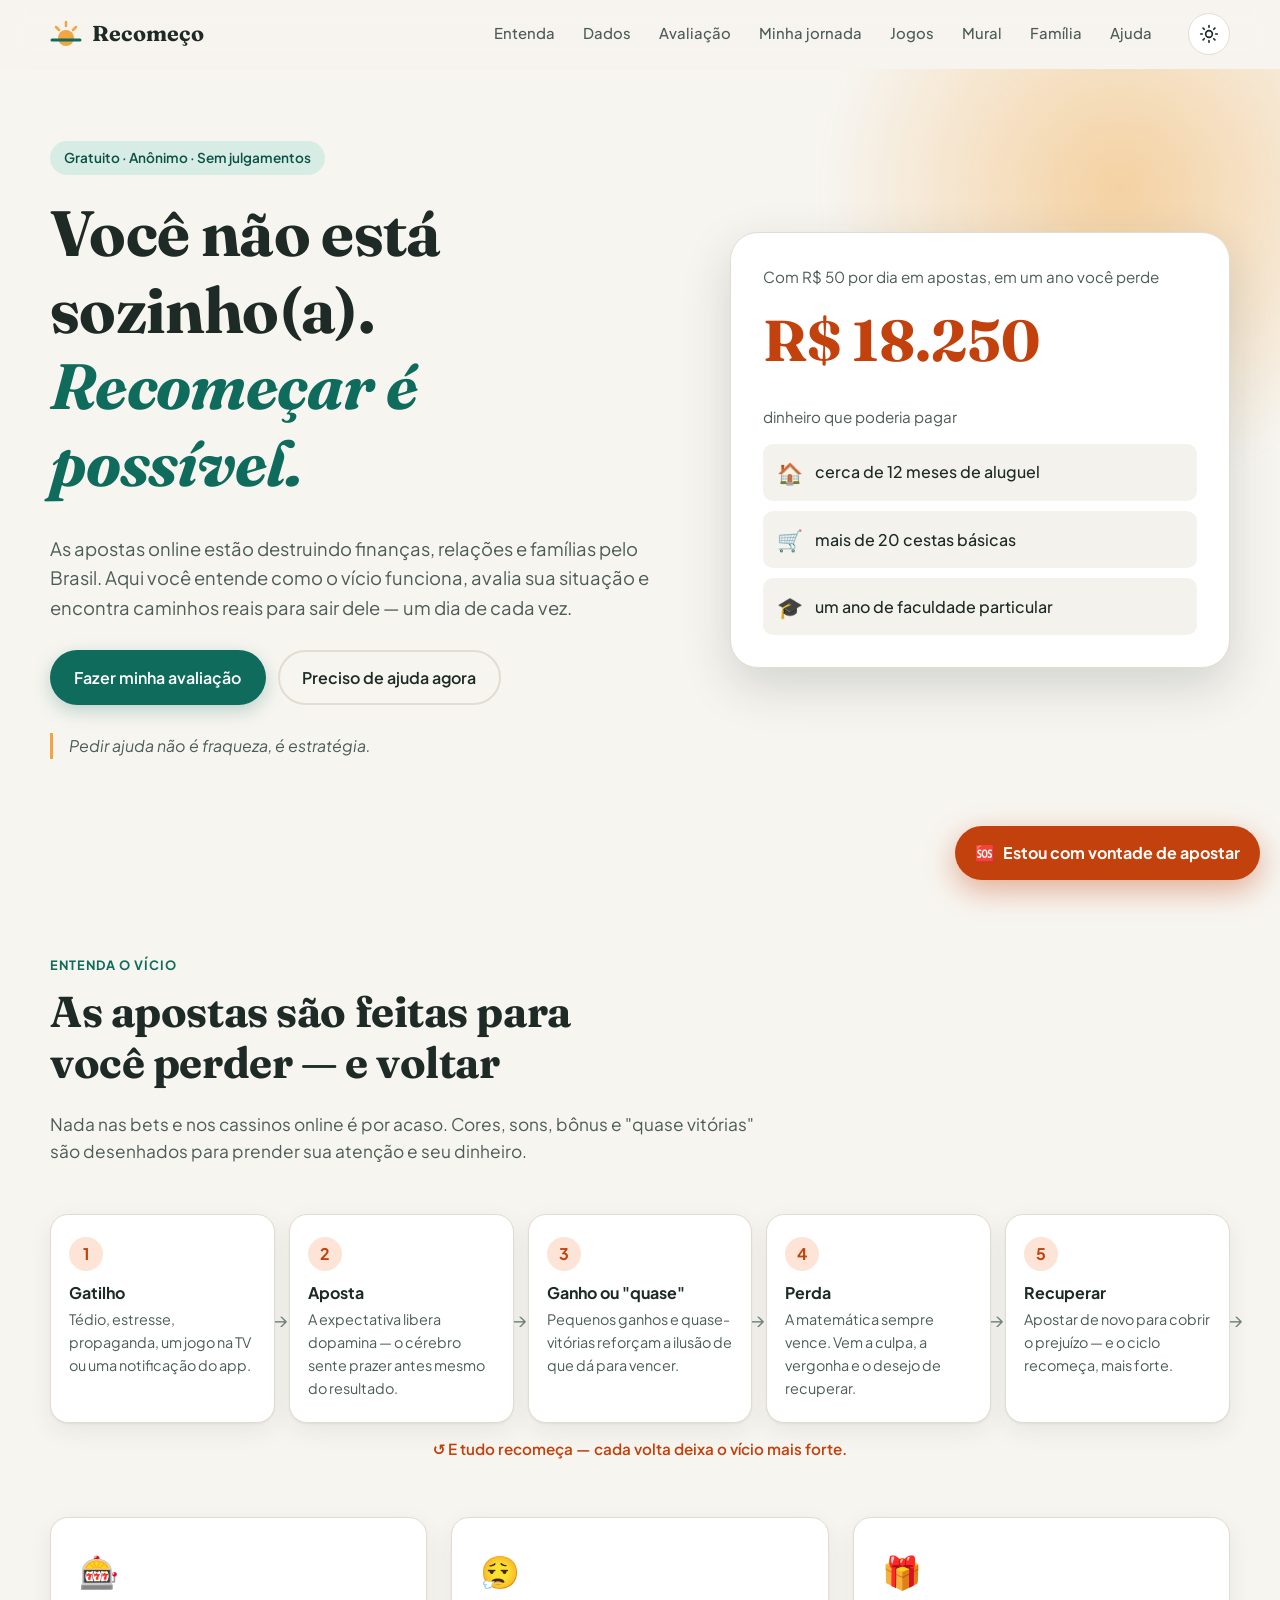
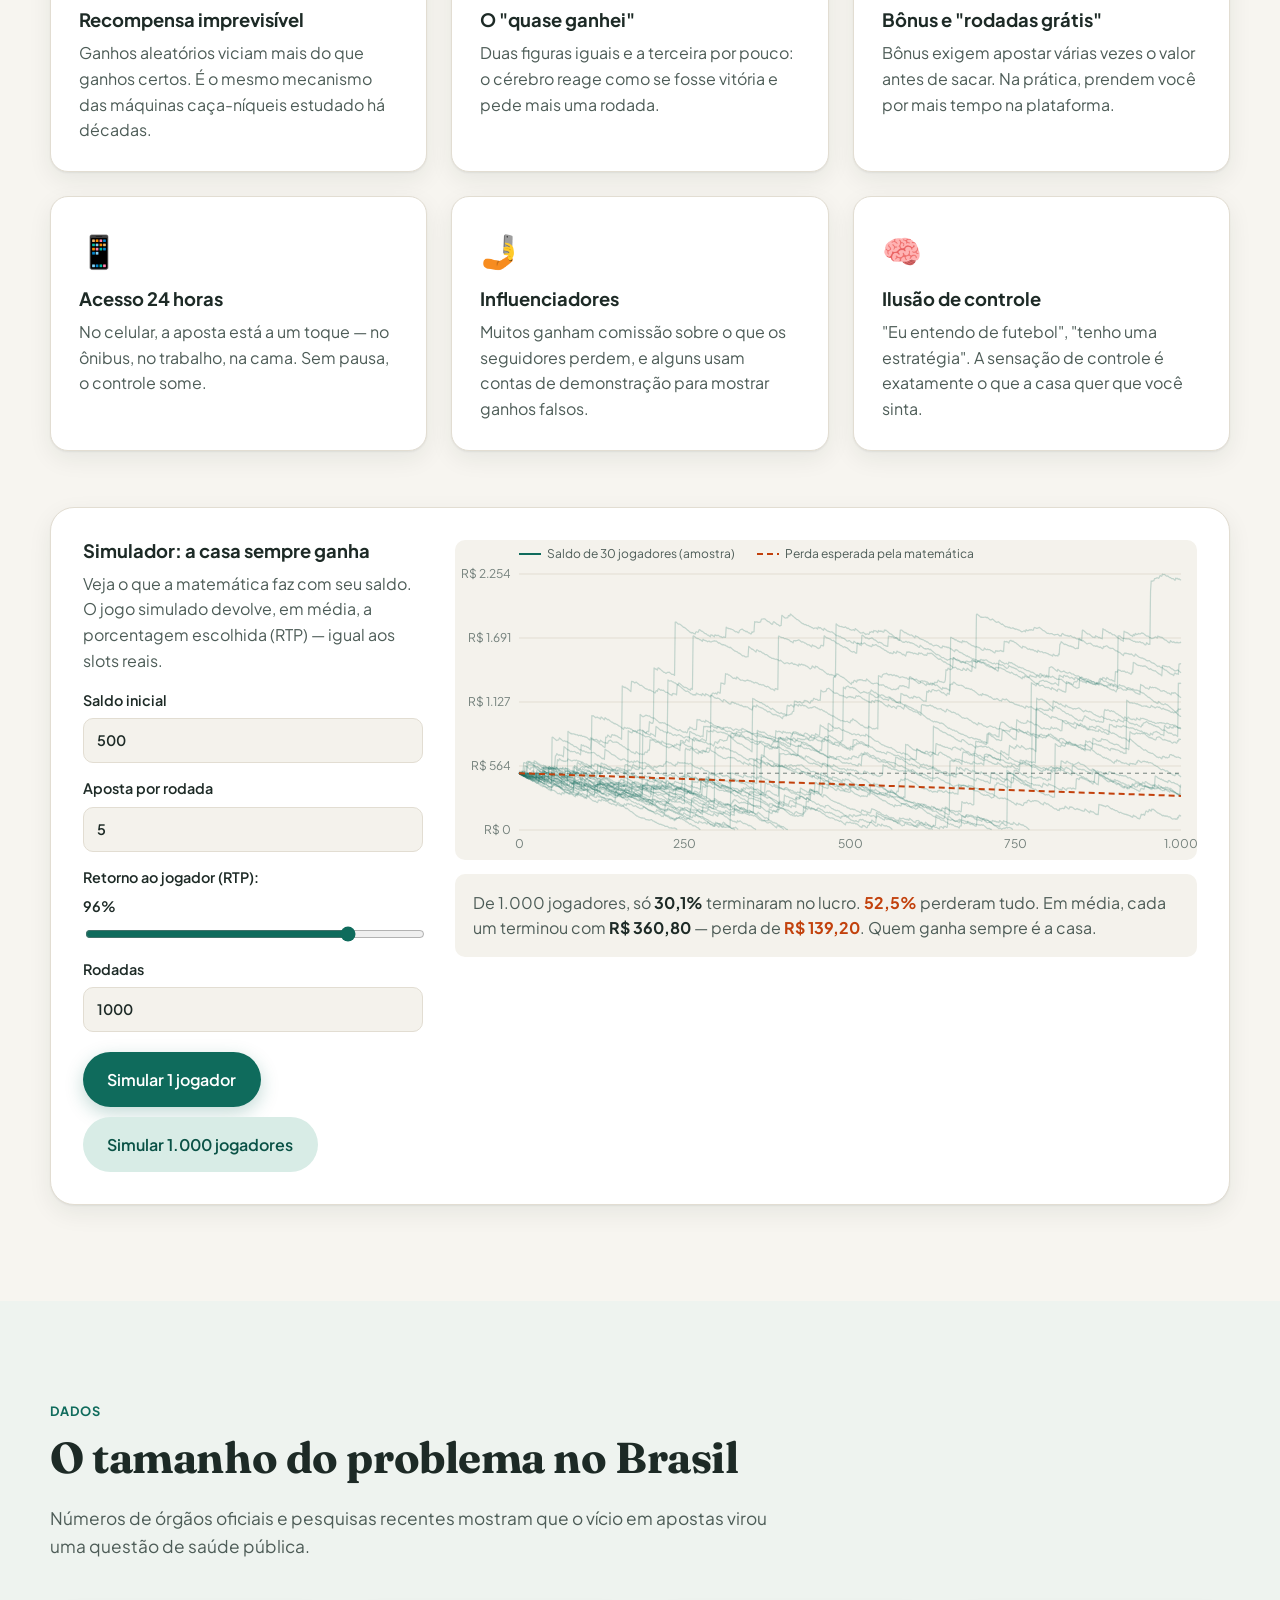
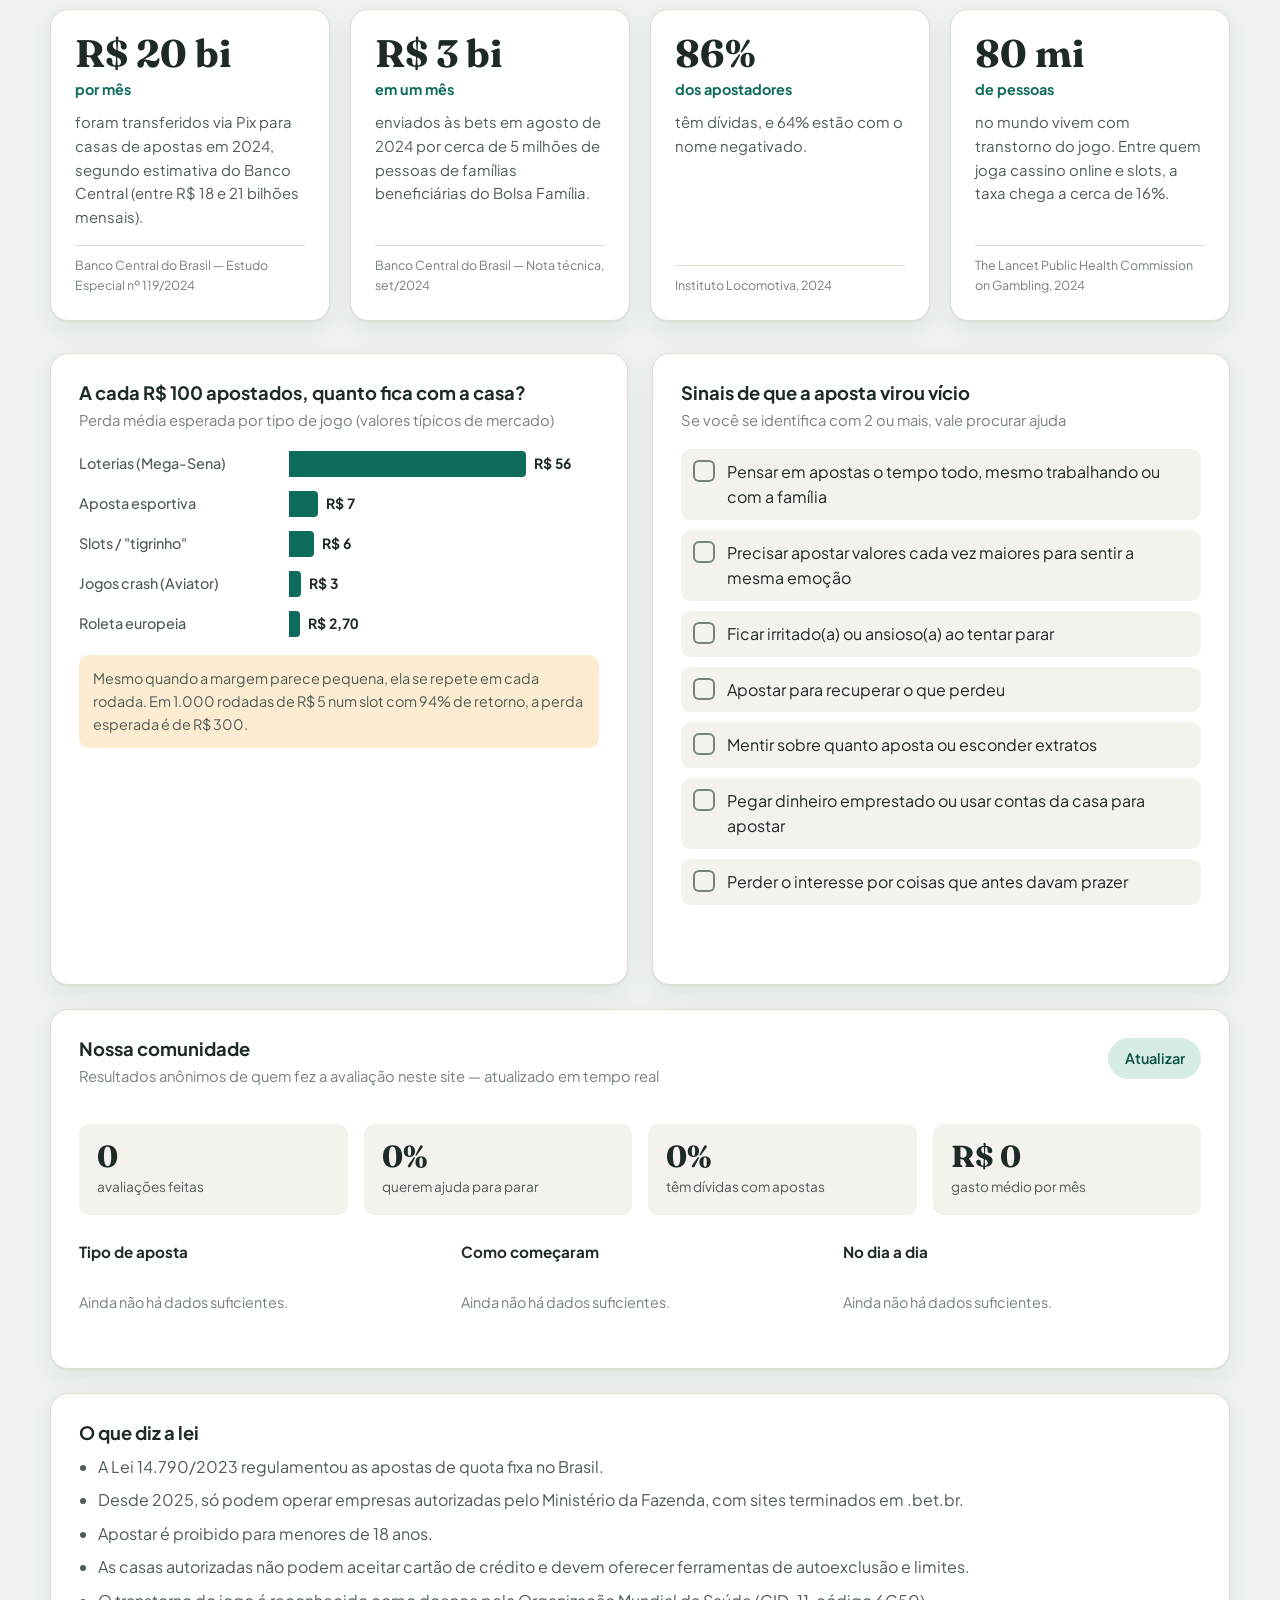
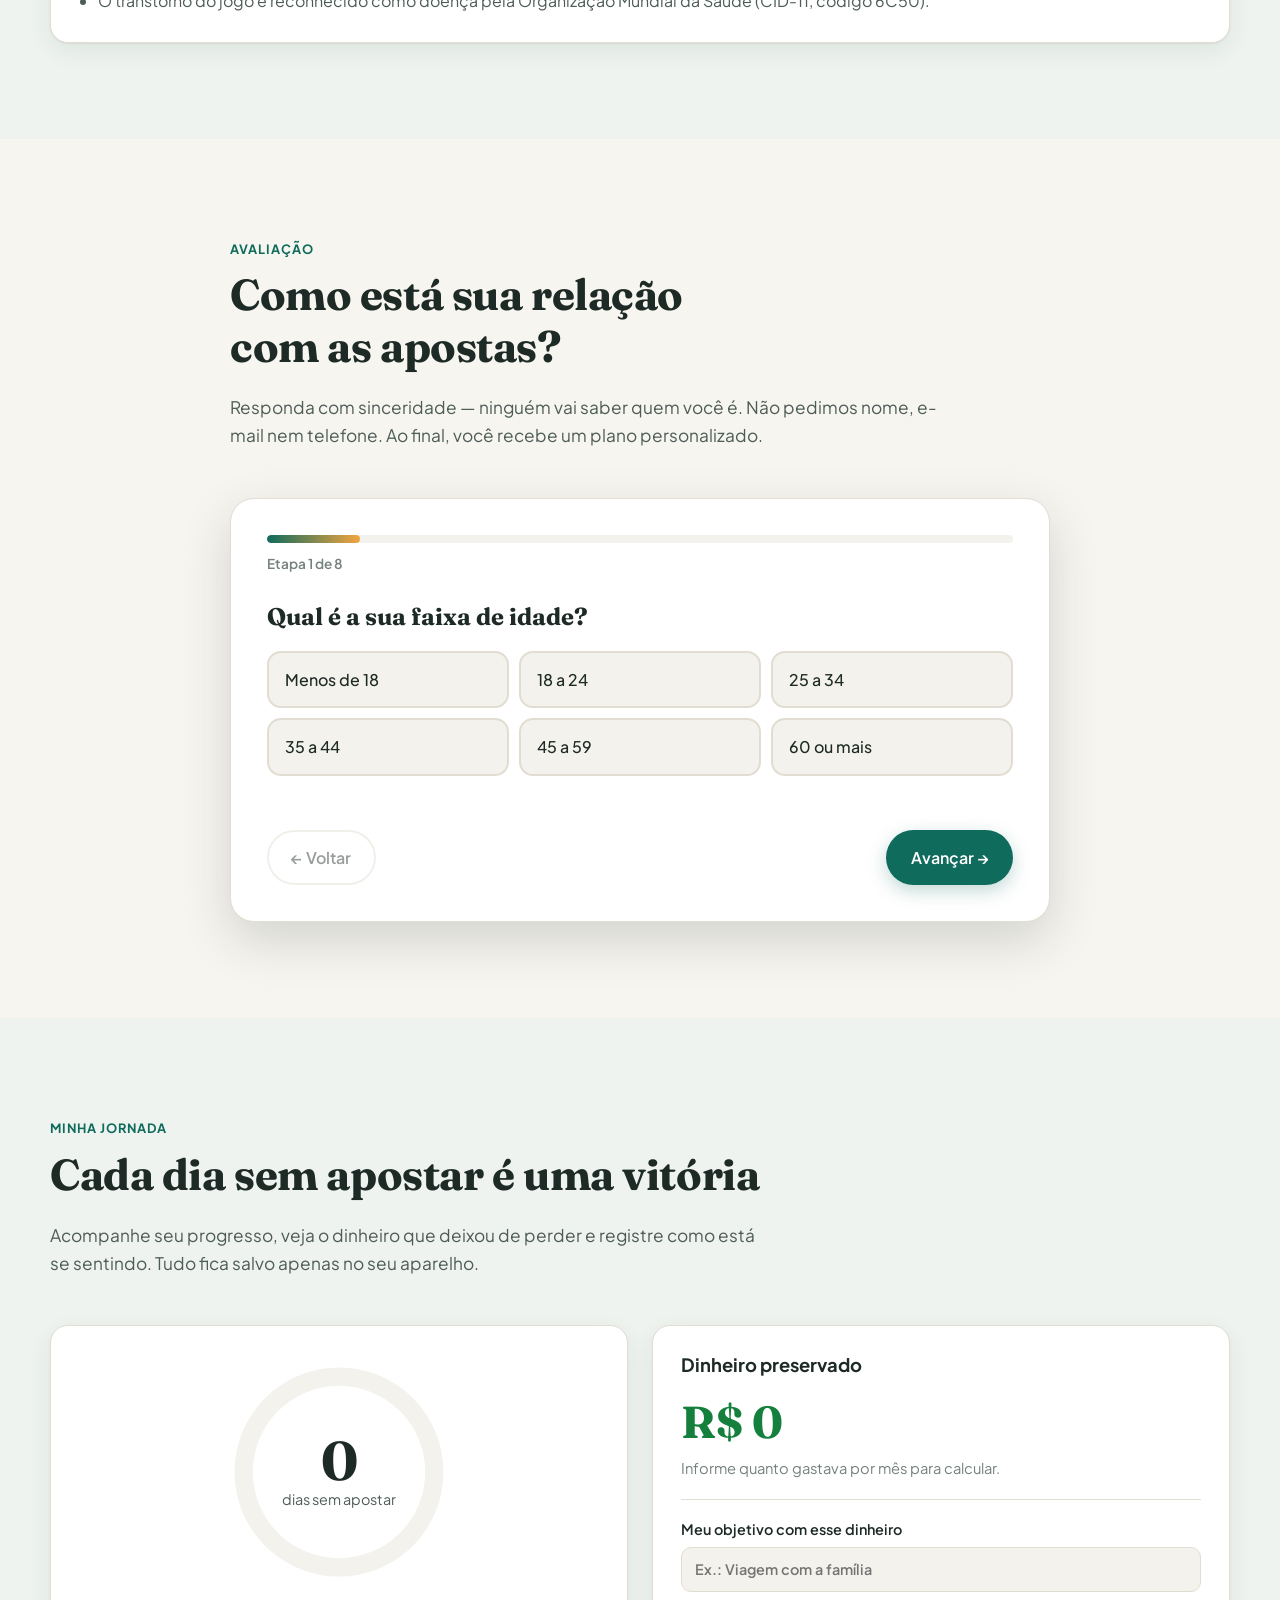
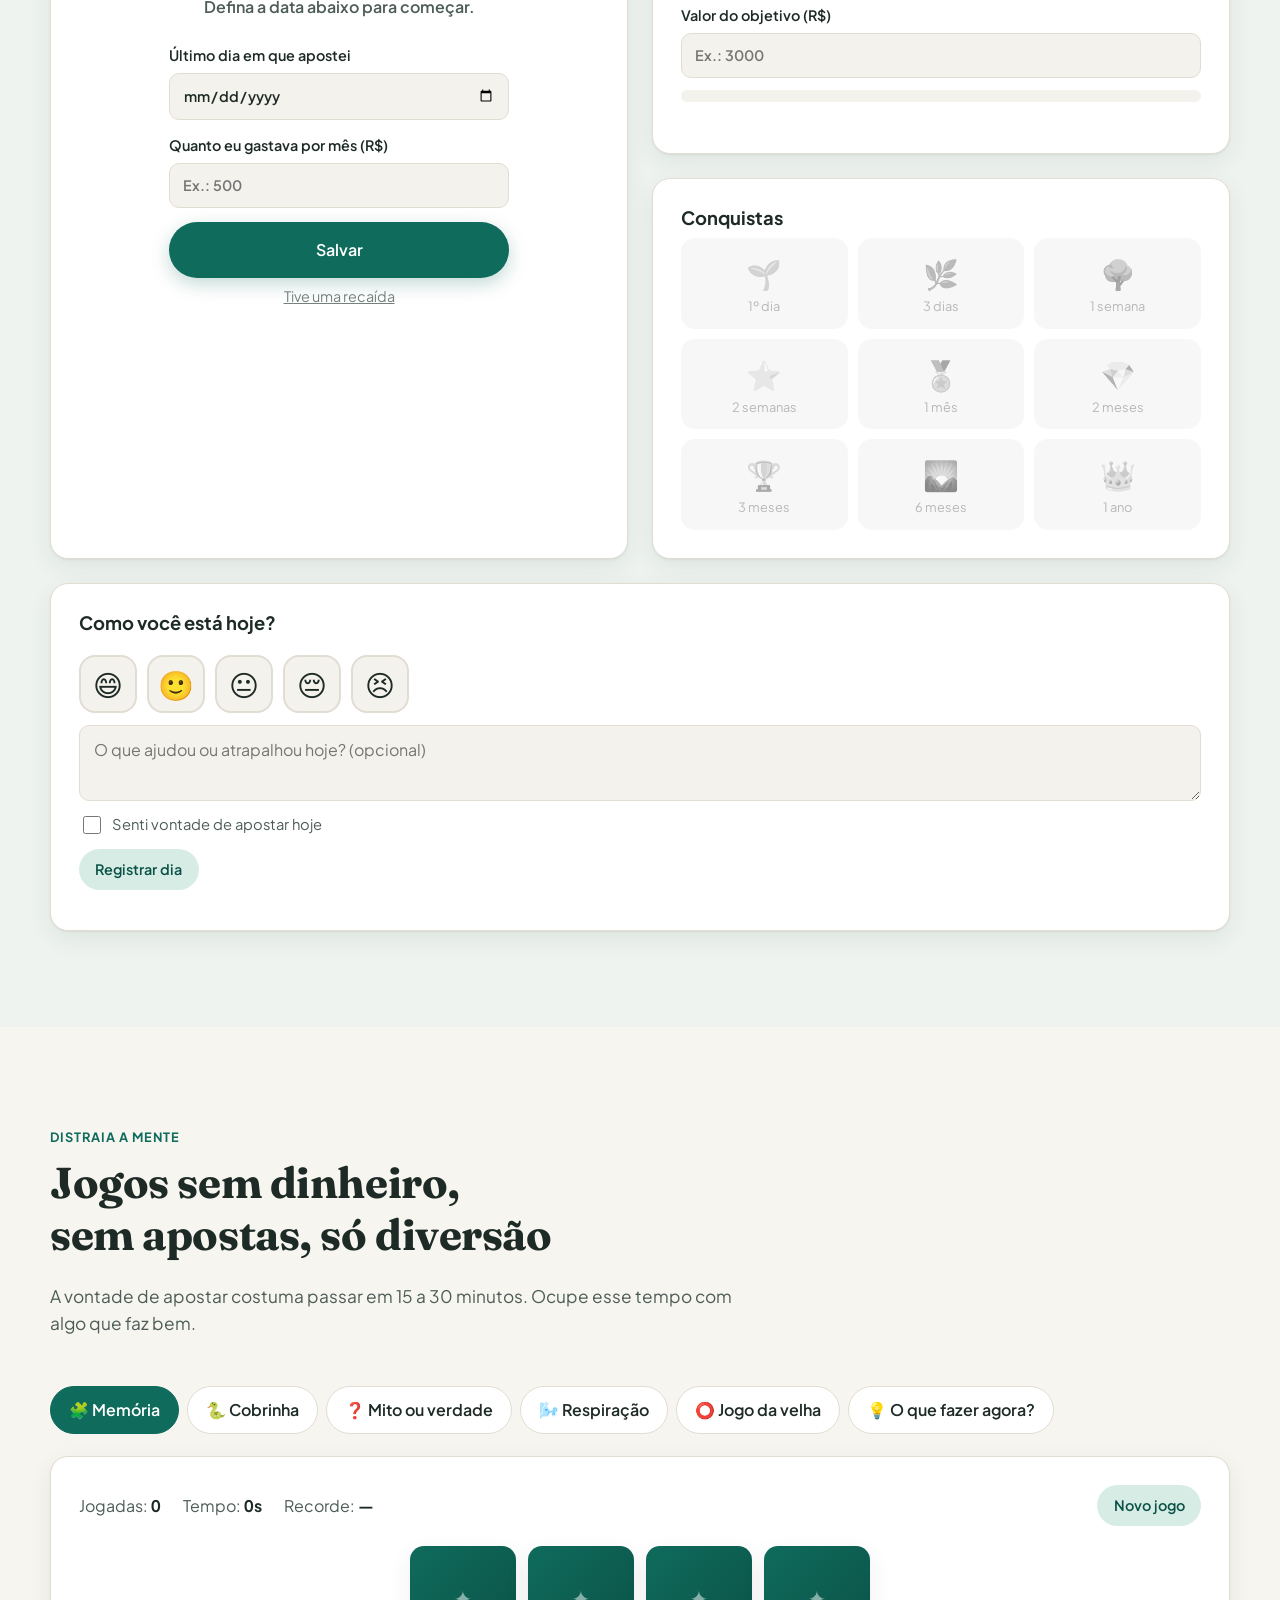
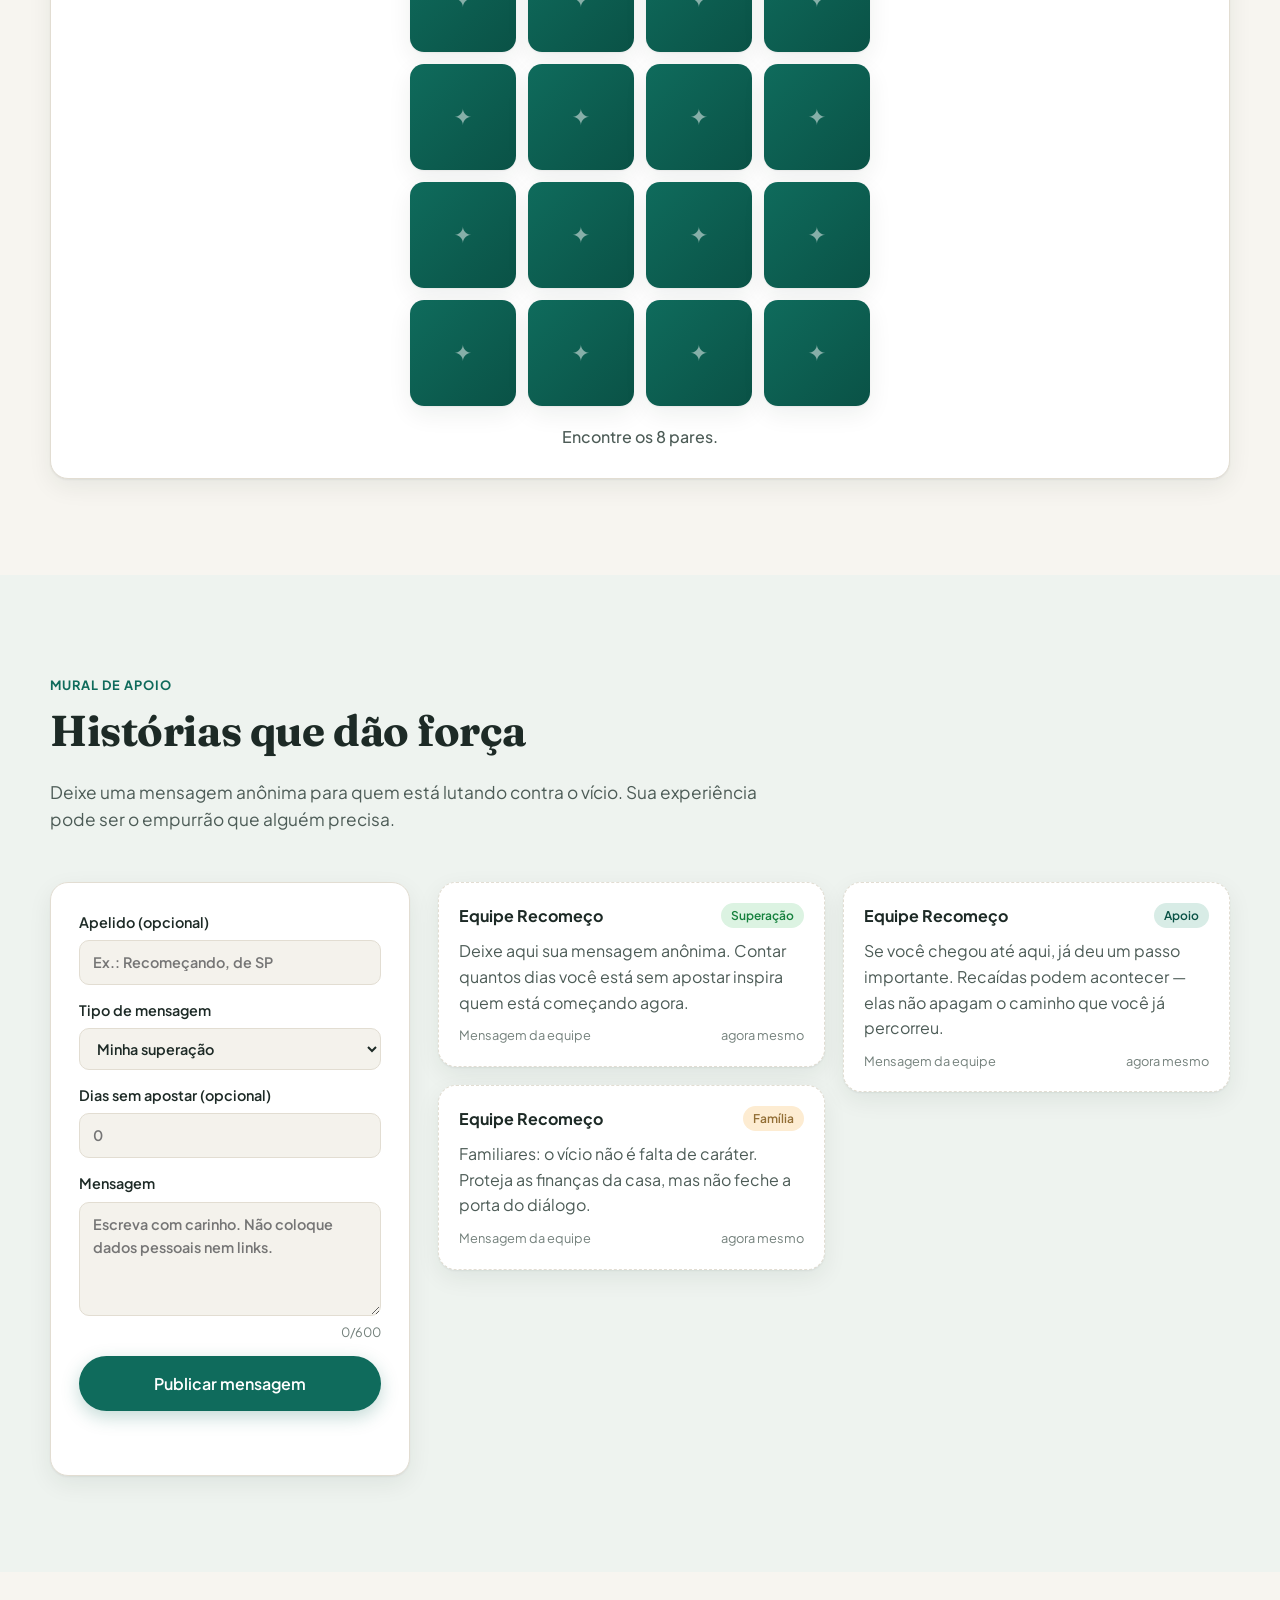
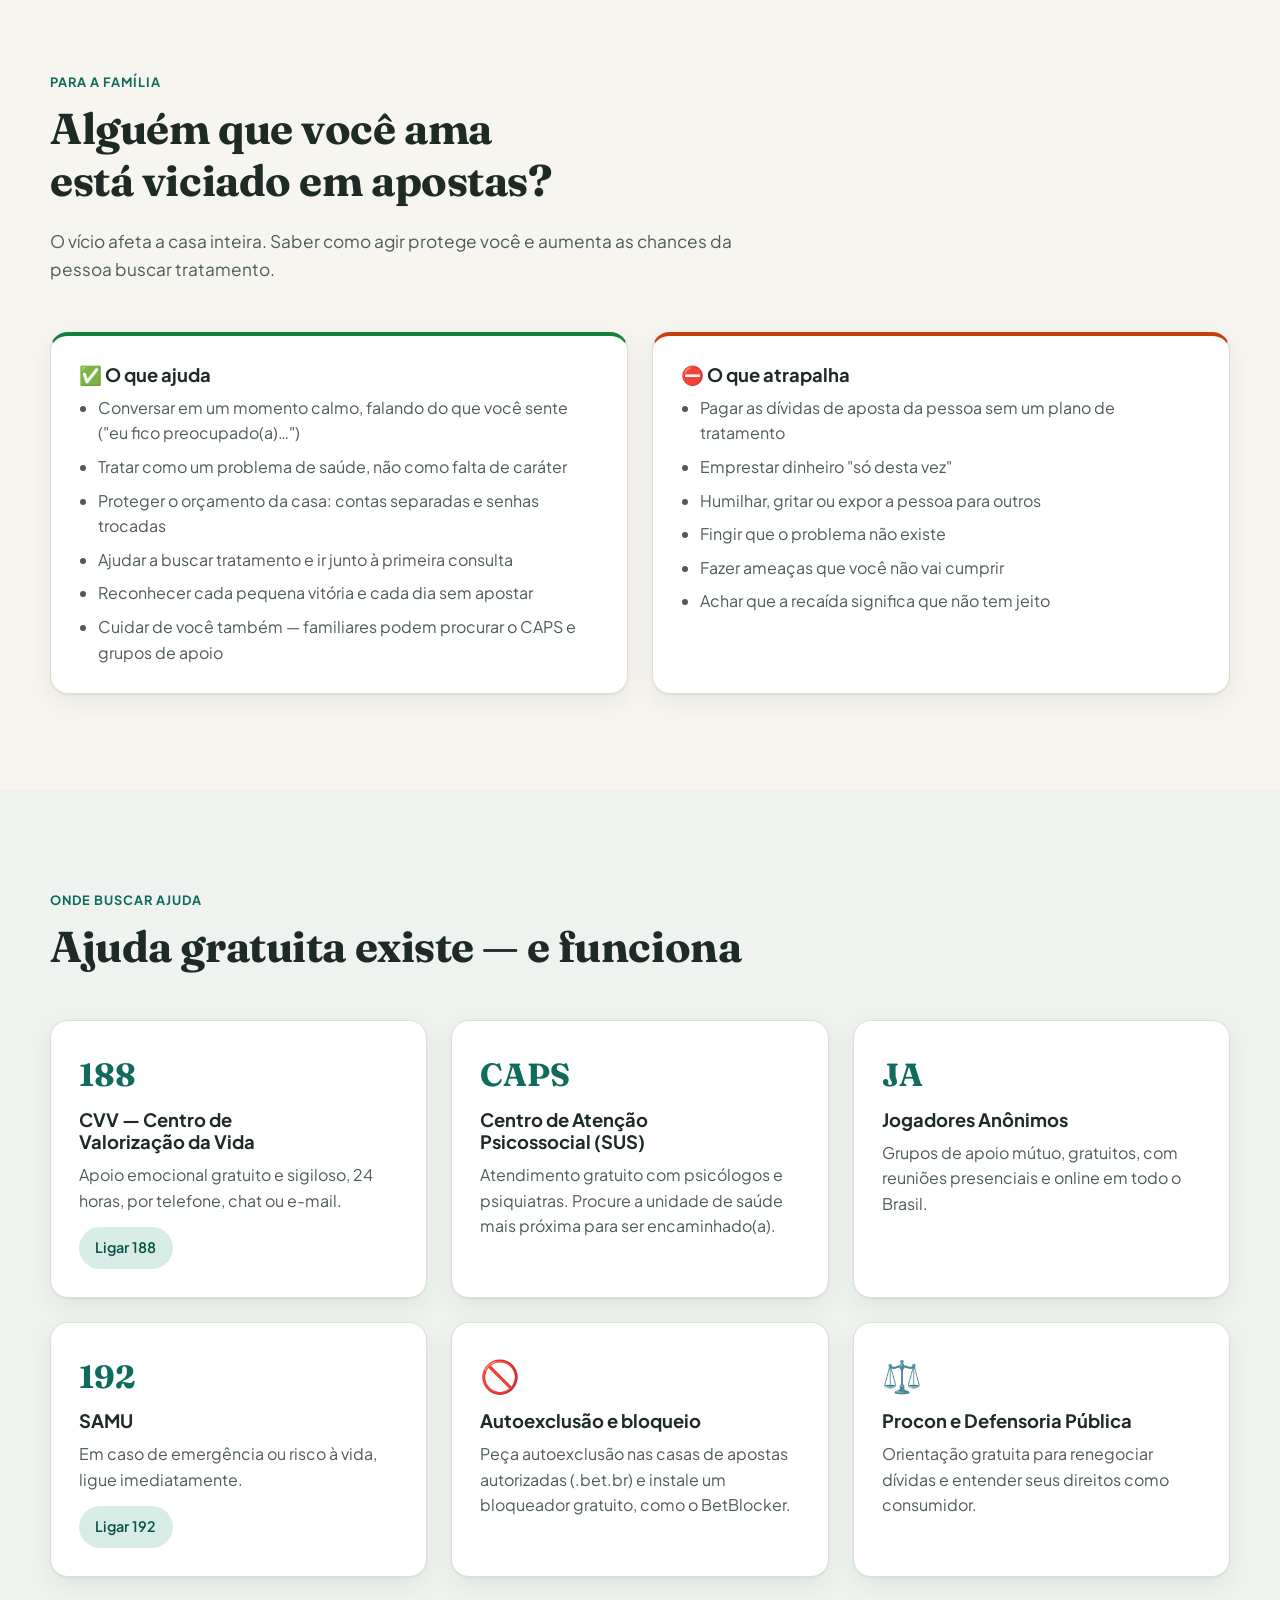
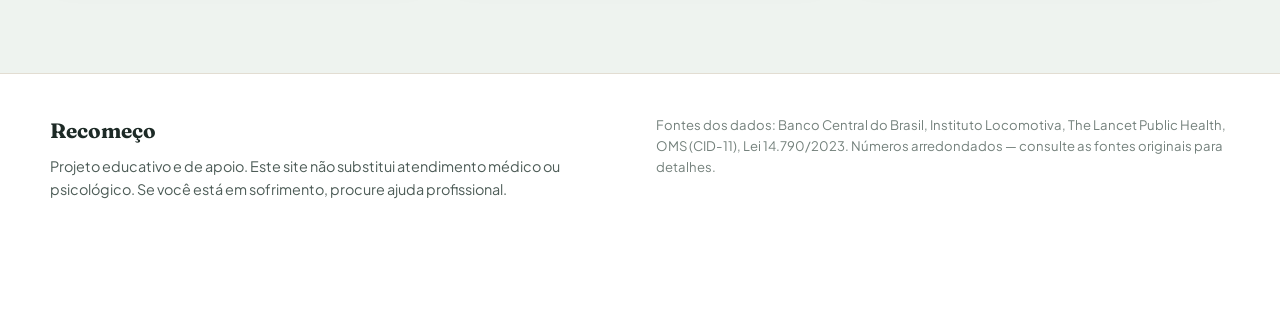
==== commit fd93ff25: "Faz o site funcionar no GitHub Pages - index.html na raiz redireciona para frontend/ (antes o Pages " ====
--- a/frontend/index.html
+++ b/frontend/index.html
@@ -682,6 +682,7 @@
   <div class="toast" id="toast" role="status" hidden></div>
 
   <script src="js/api.js"></script>
+  <script src="js/offline.js"></script>
   <script src="js/main.js"></script>
   <script src="js/dados.js"></script>
   <script src="js/avaliacao.js"></script>
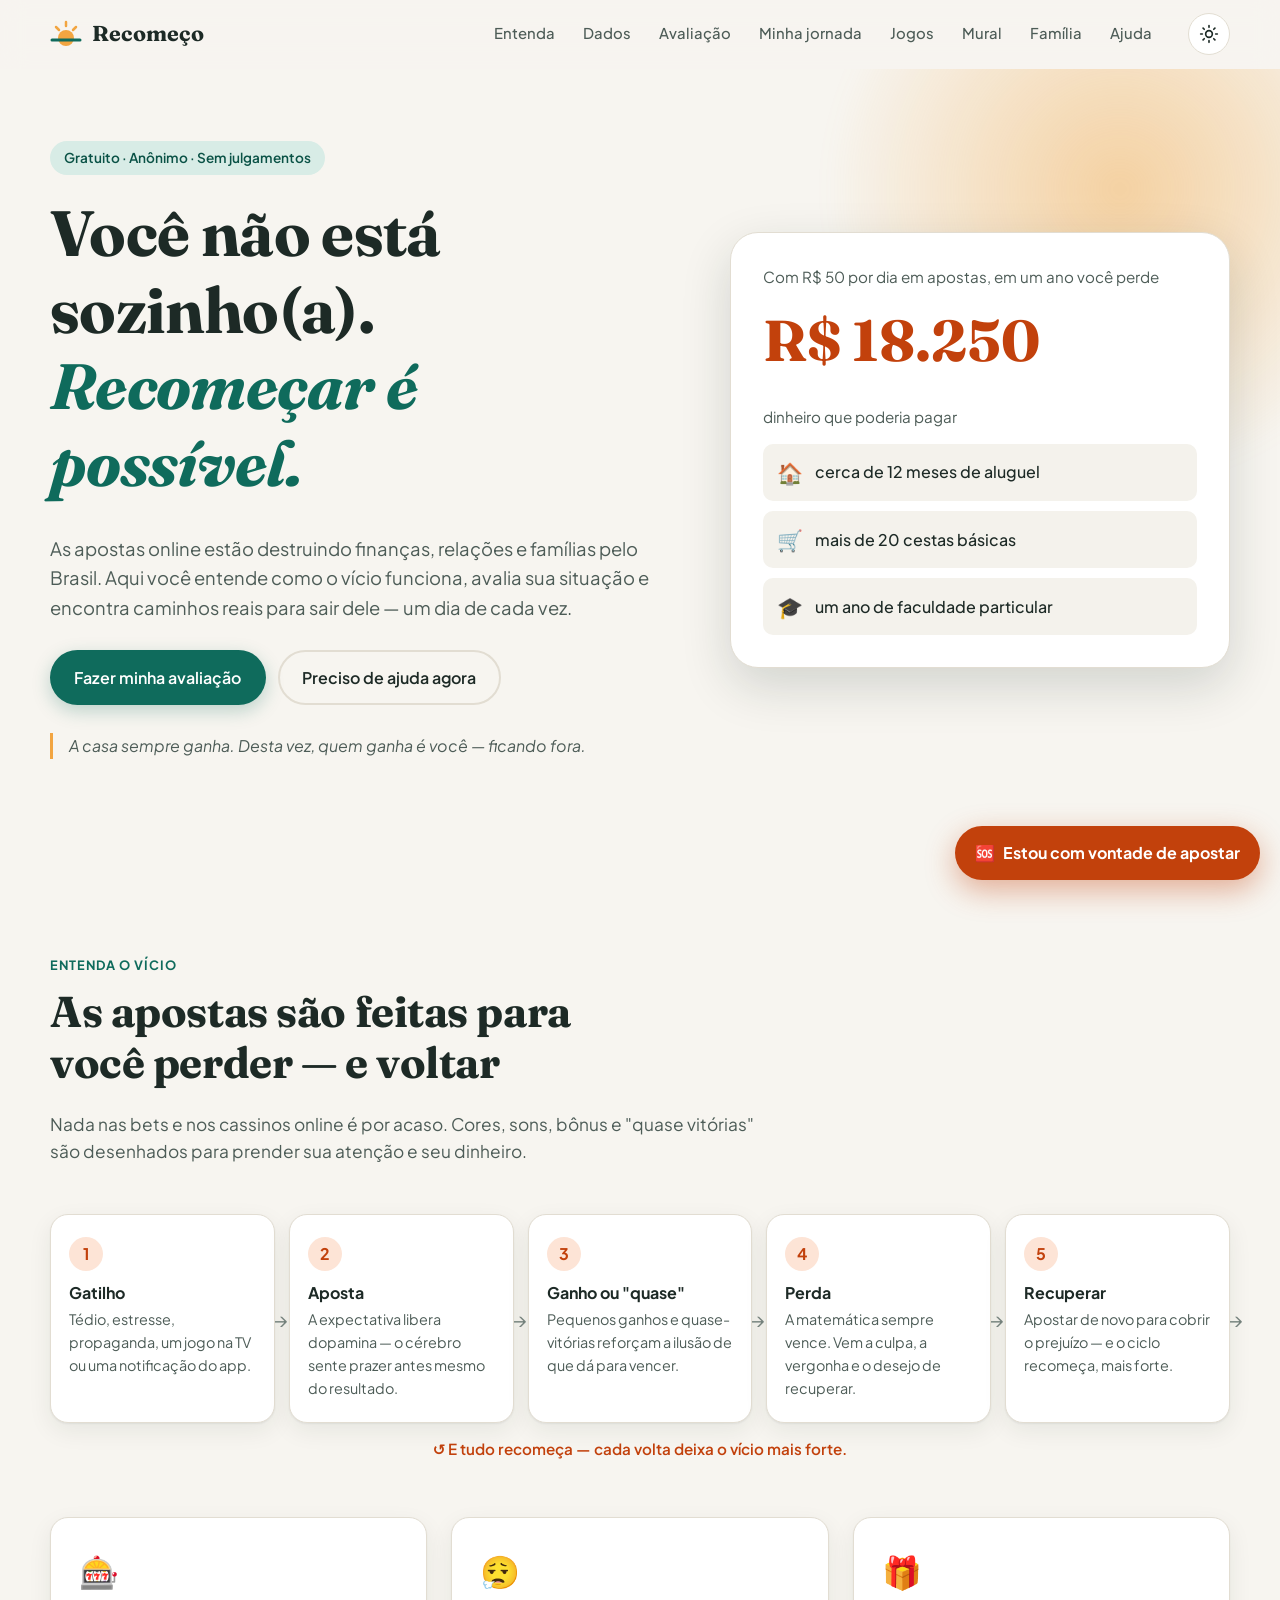
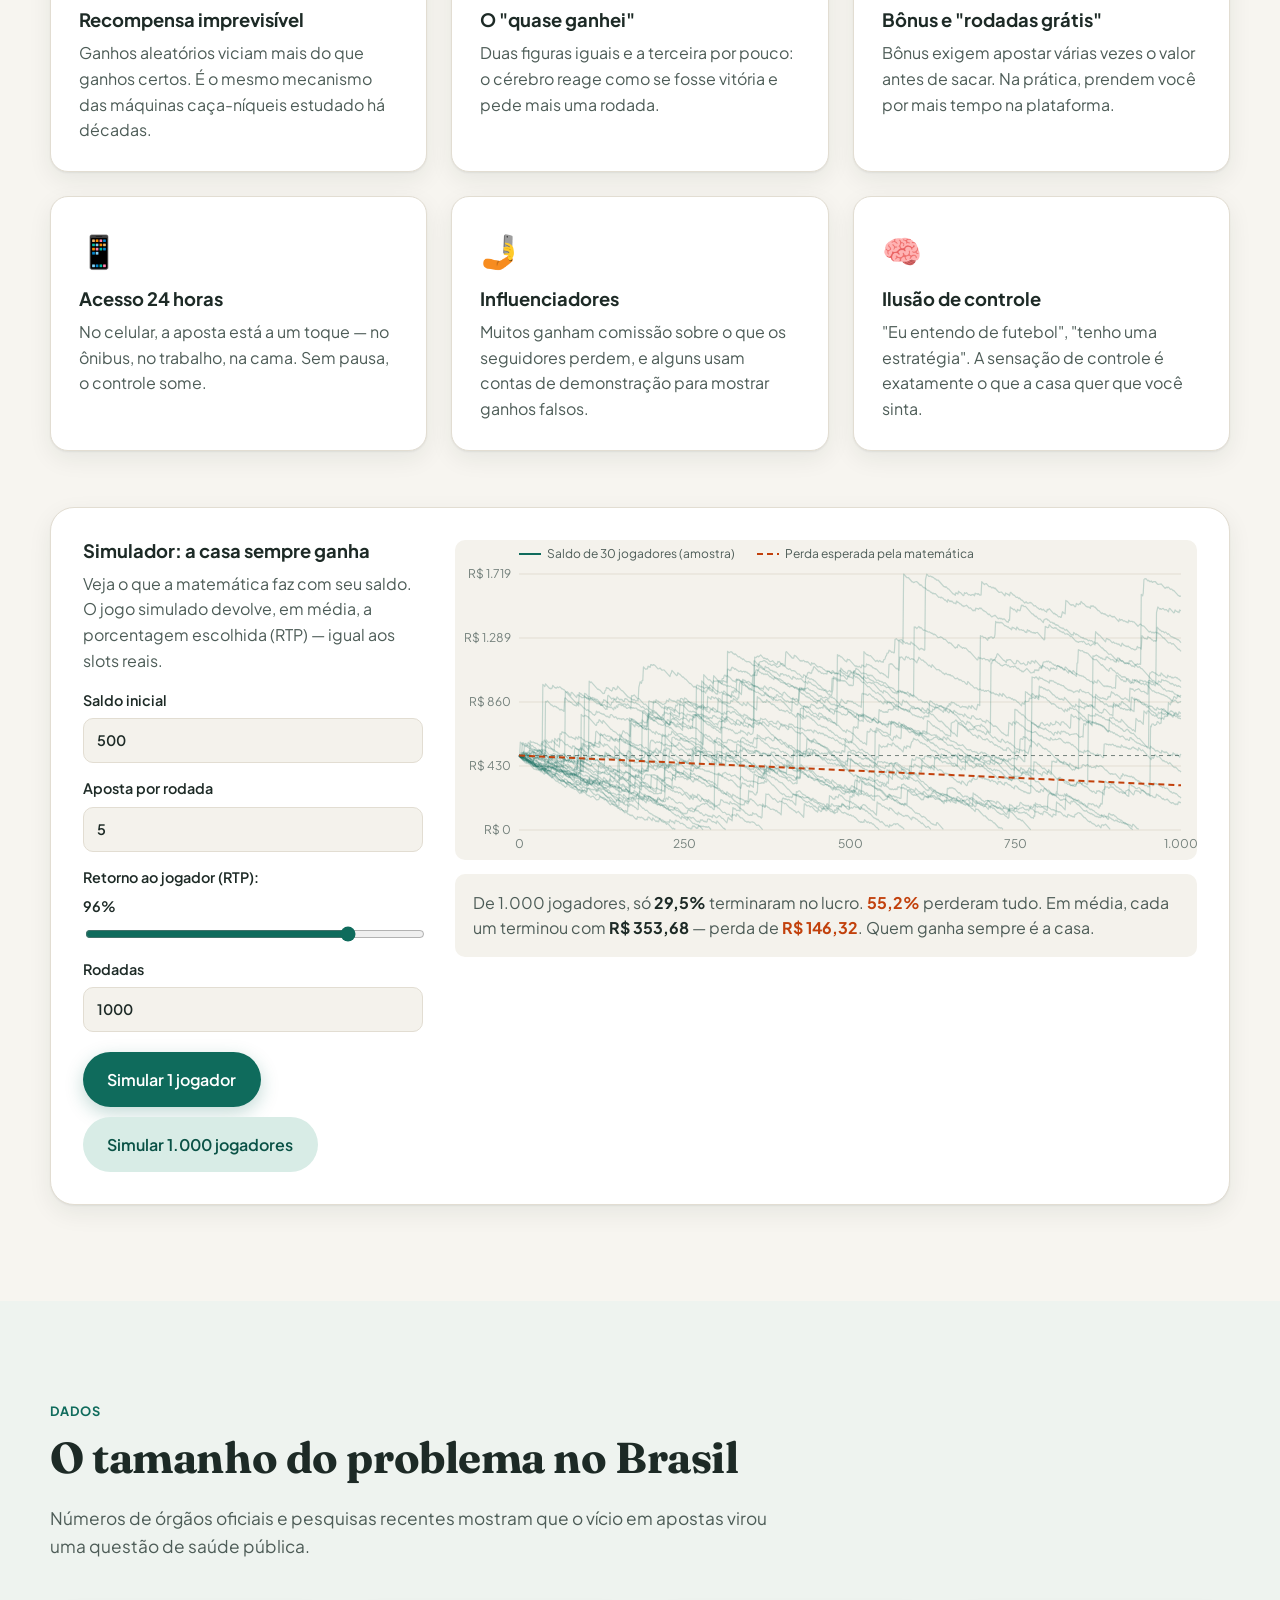
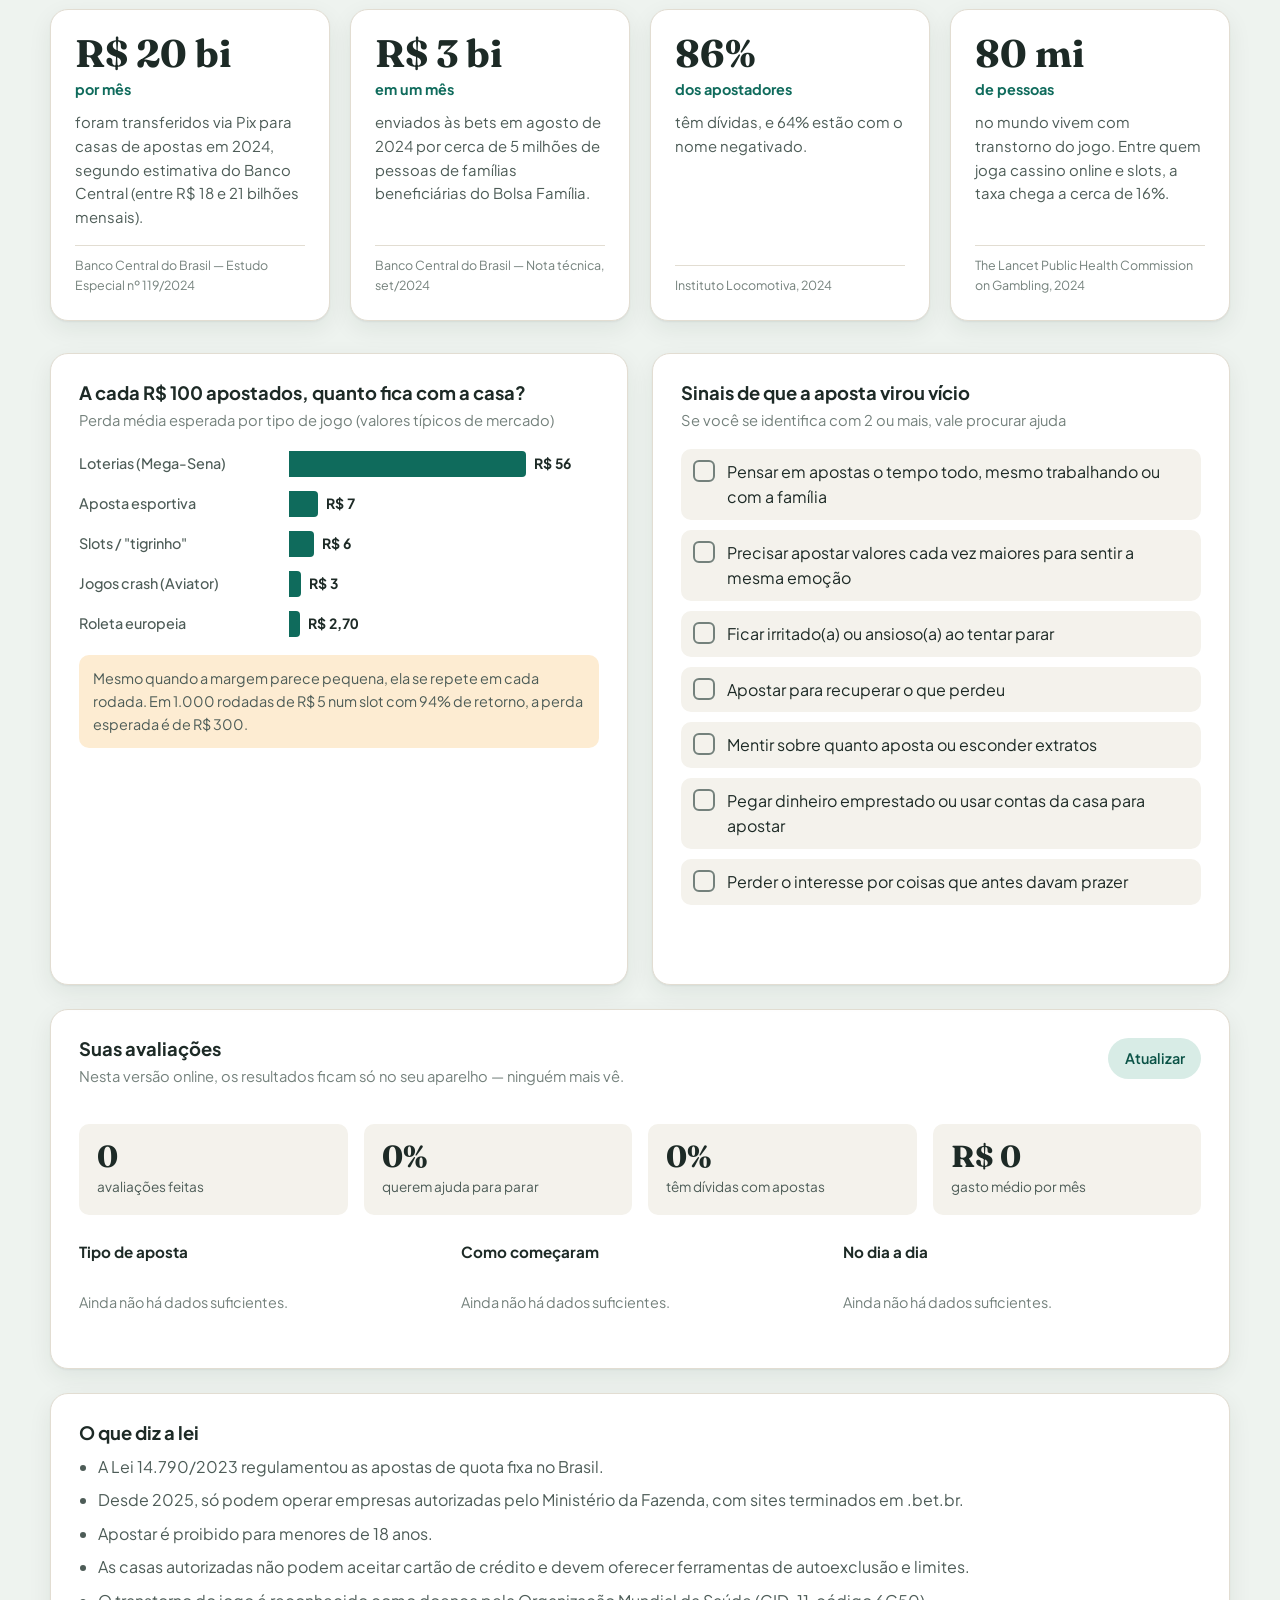
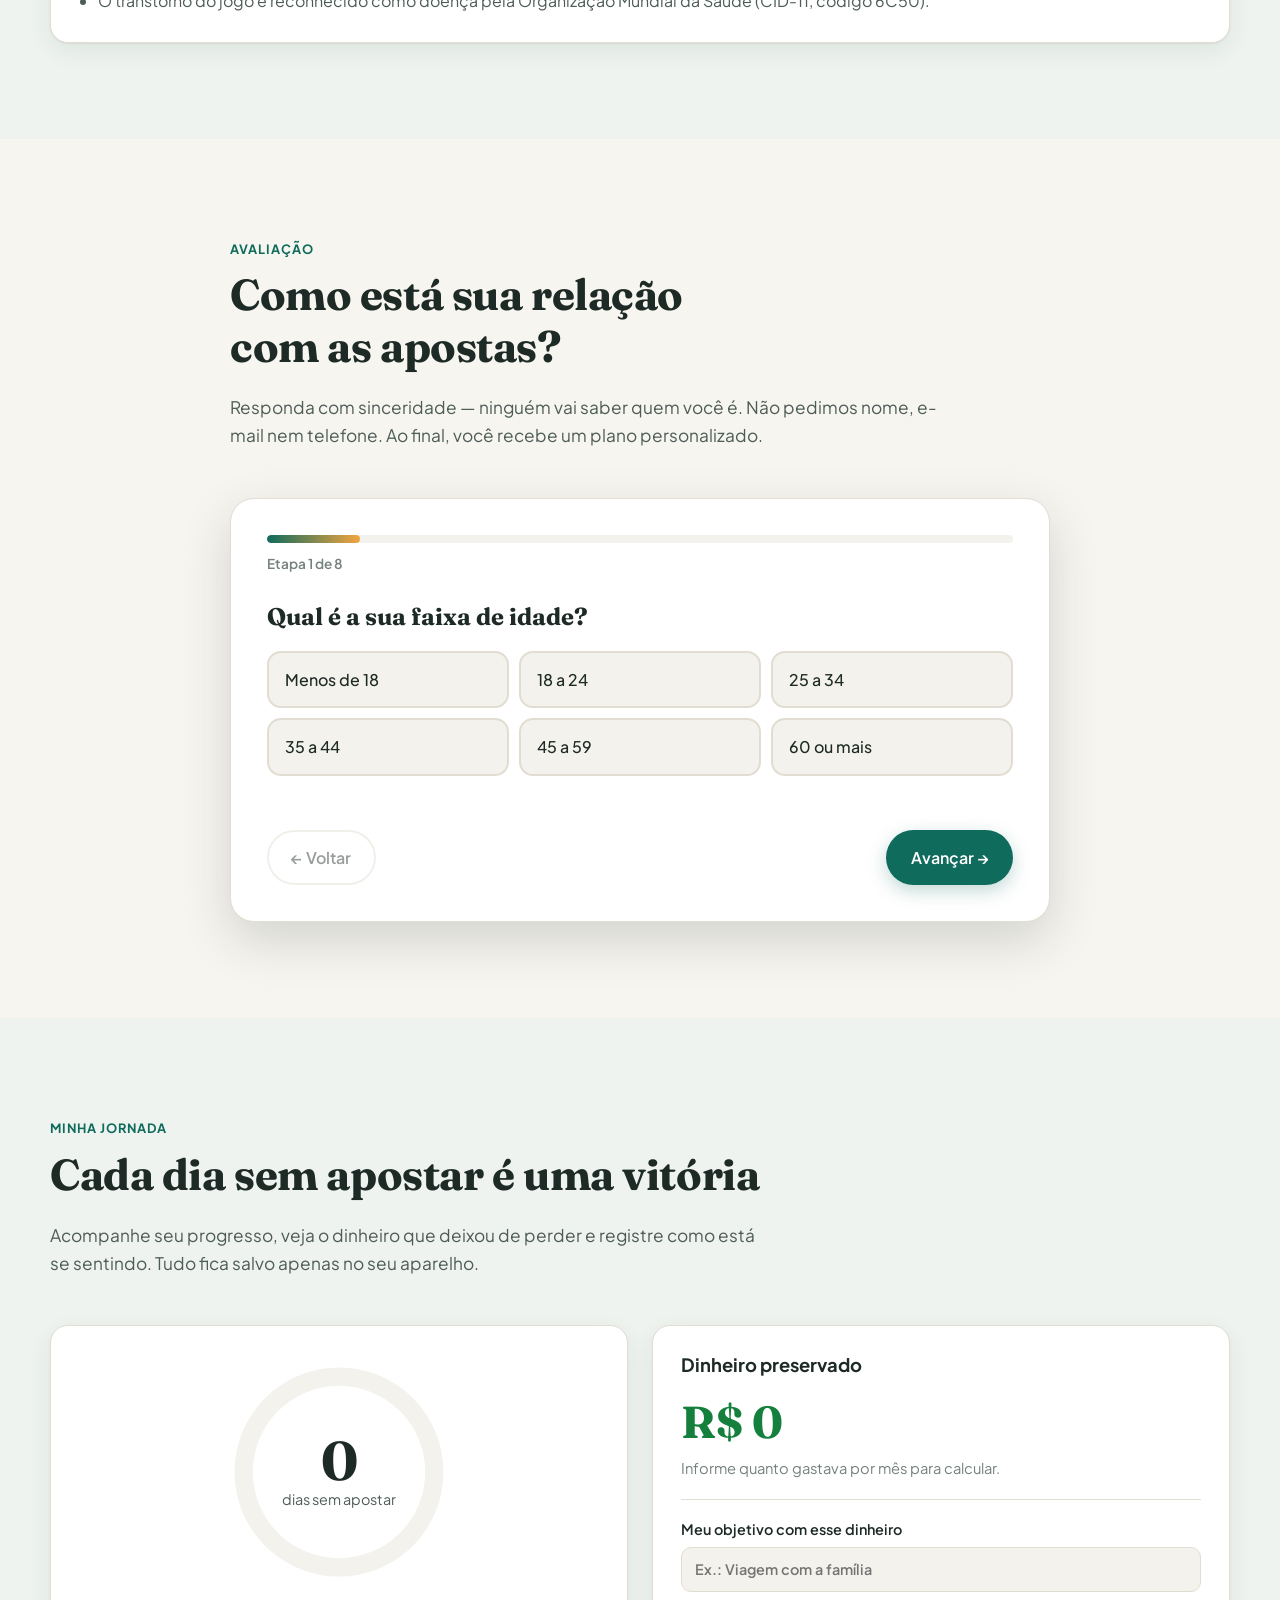
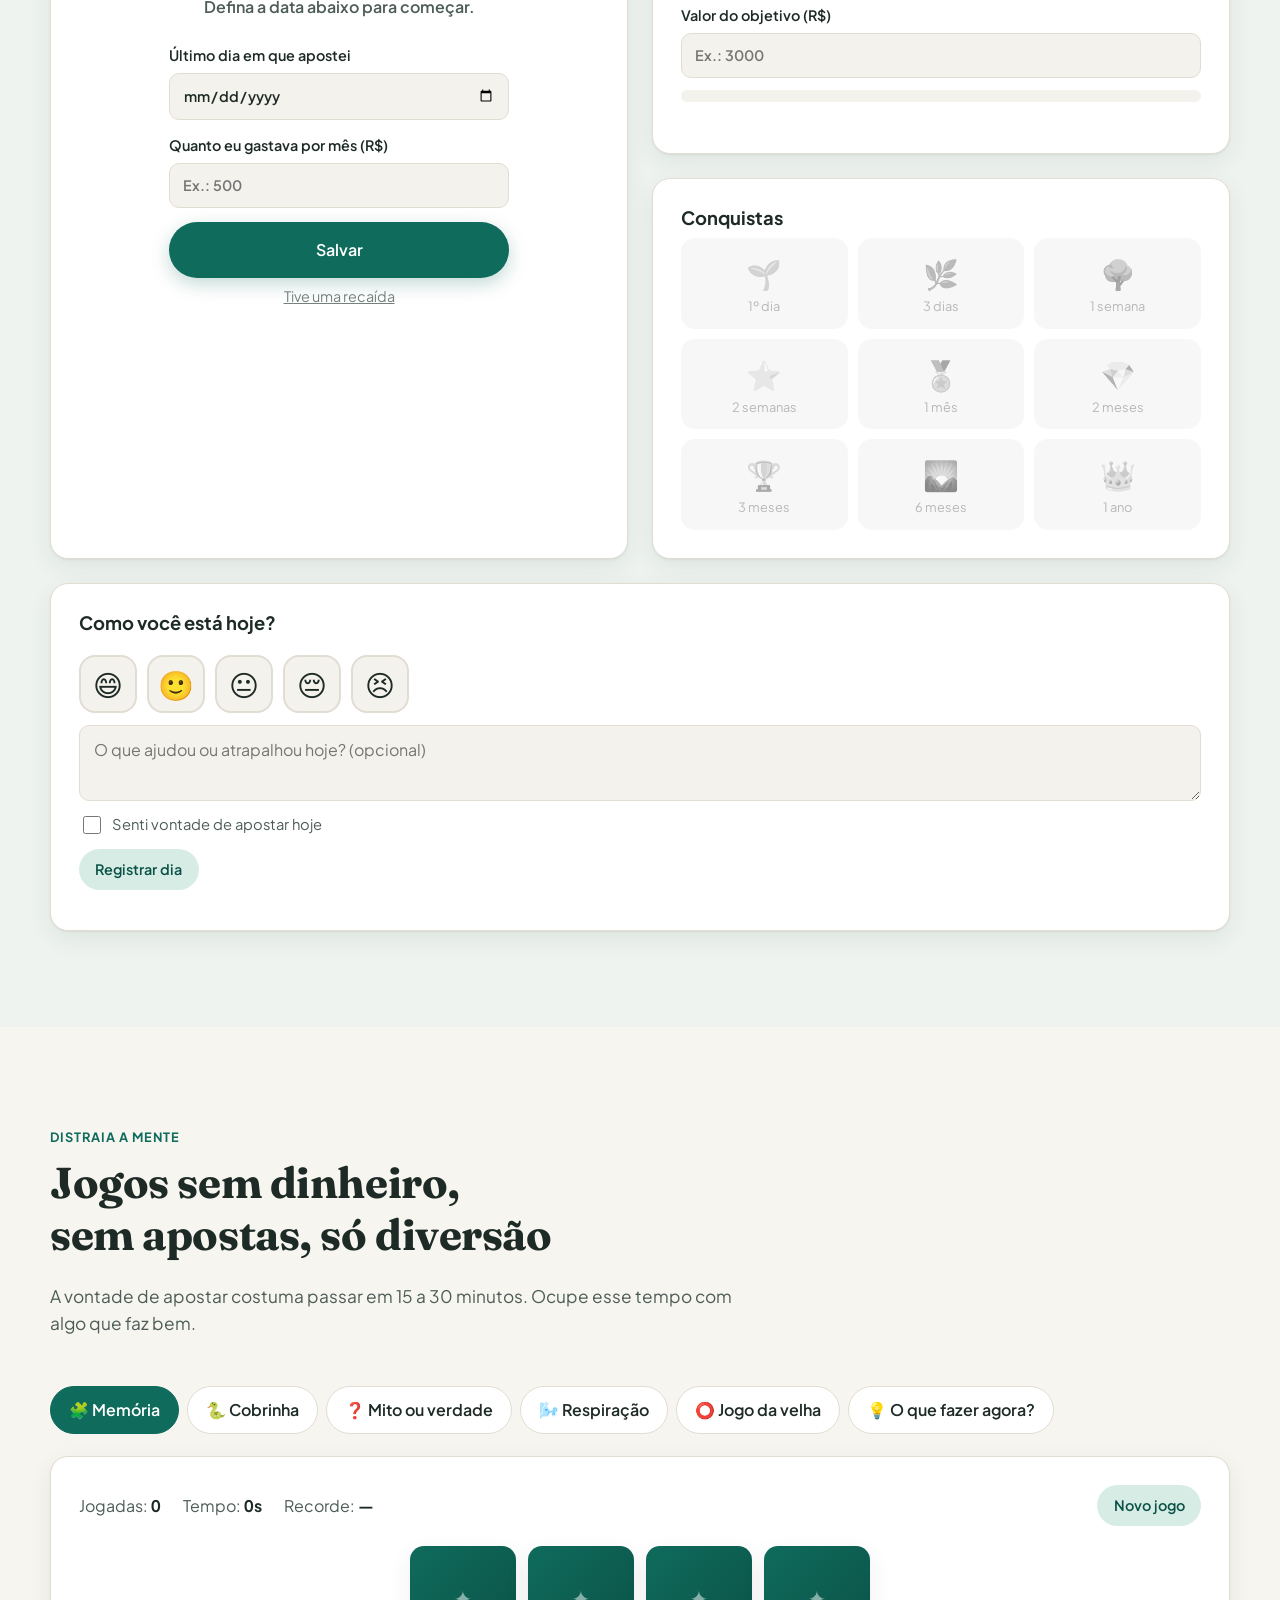
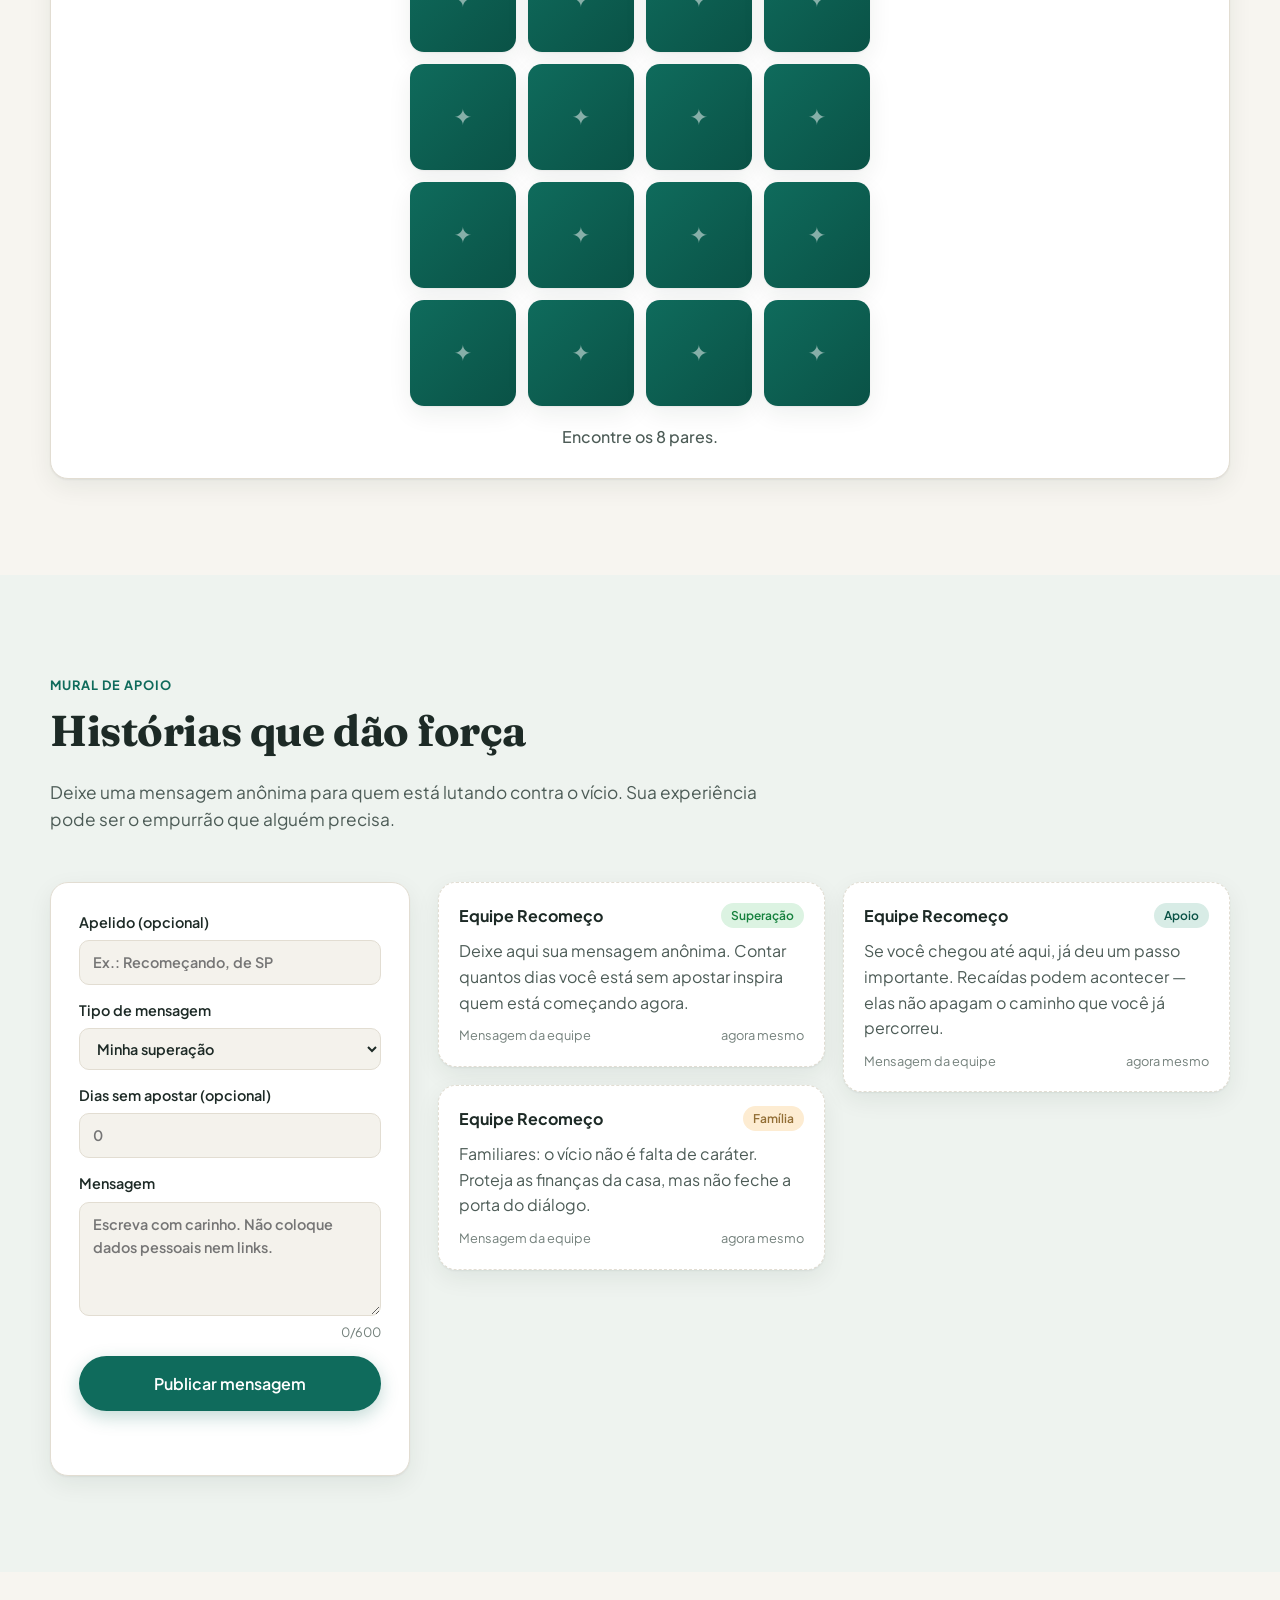
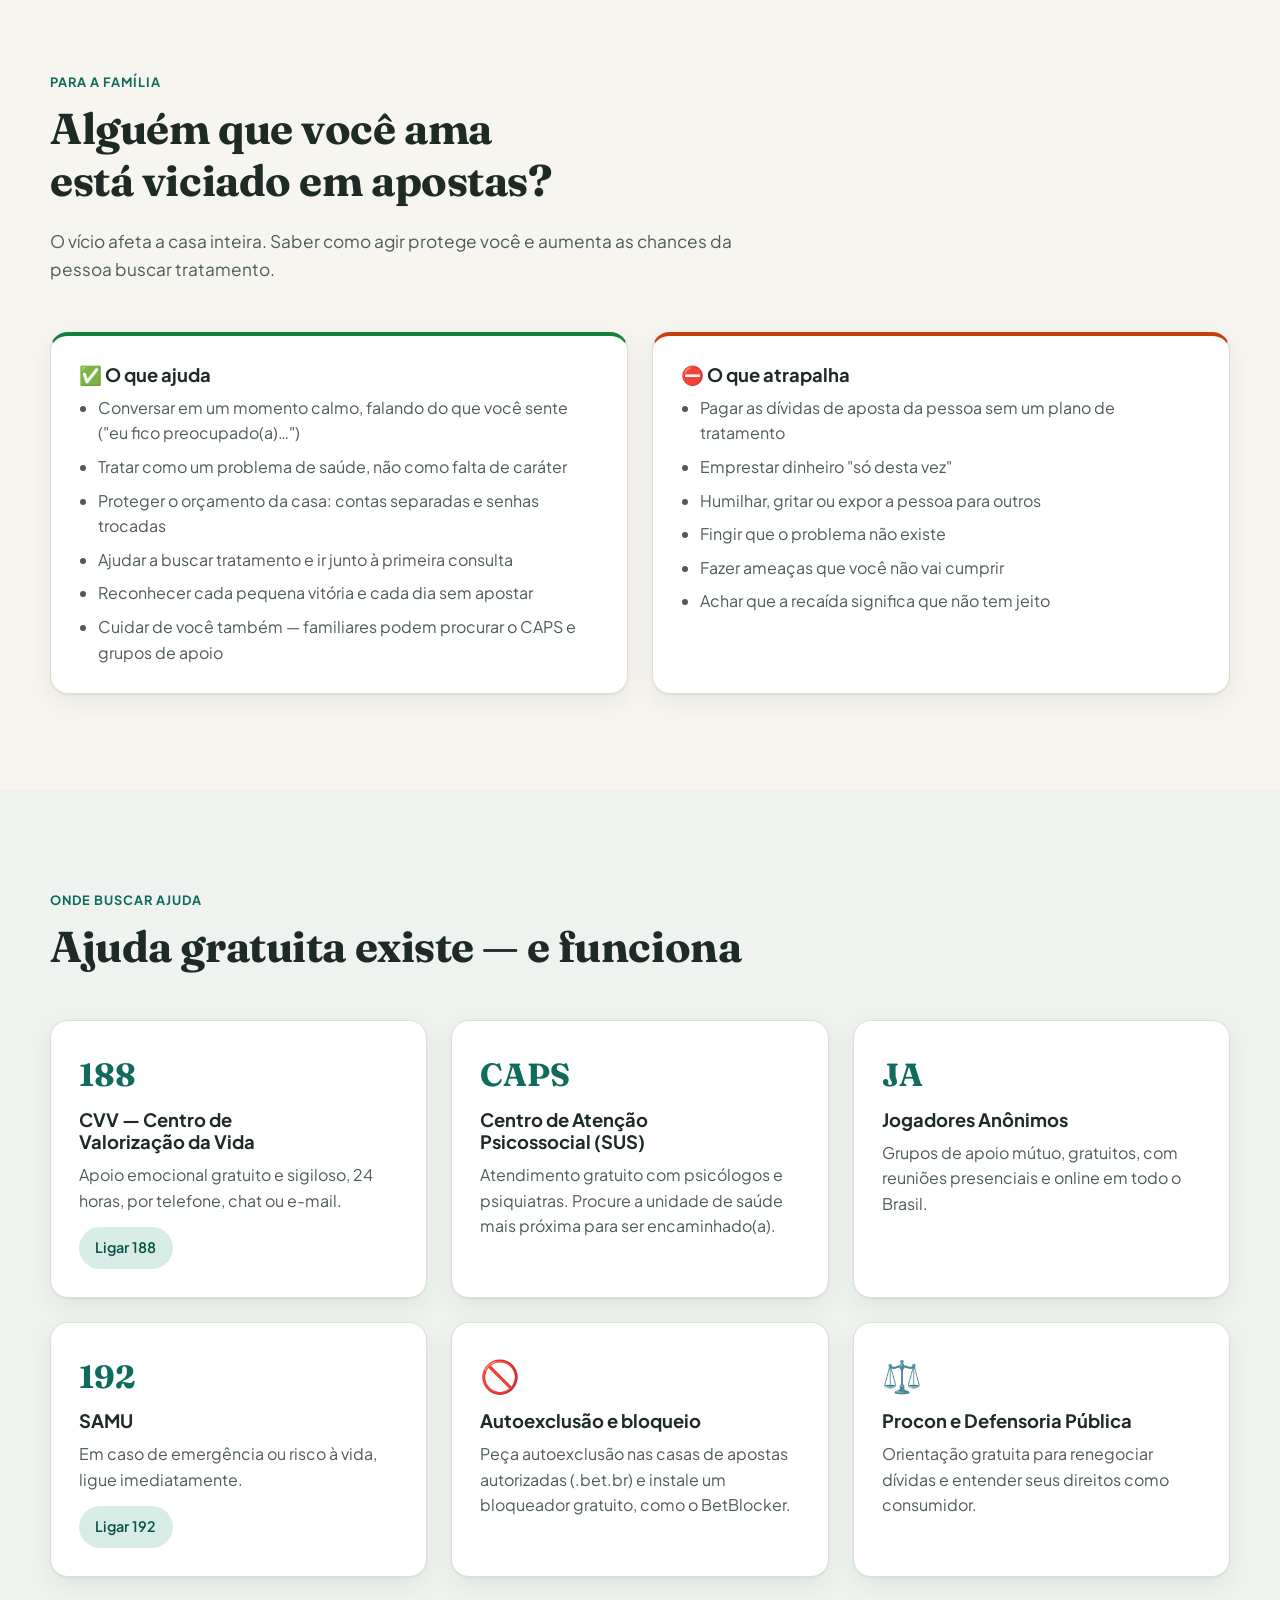
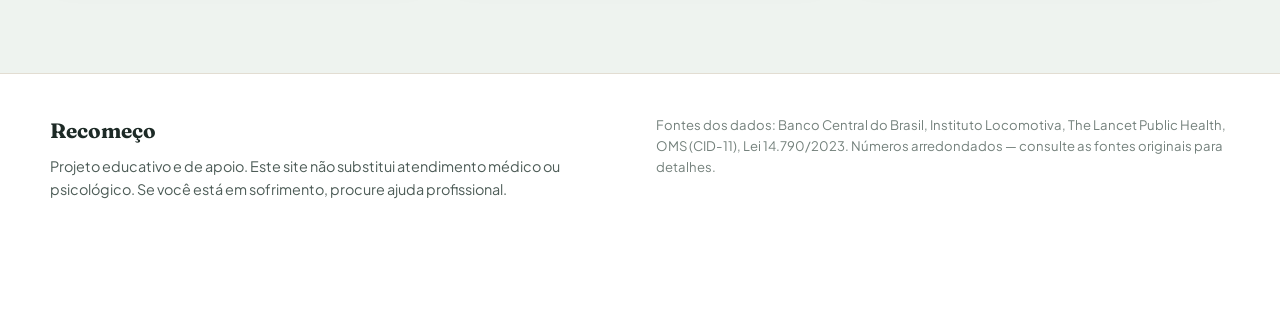
==== commit cb63f0cd: "Ajusta o painel de estatísticas na versão sem servidor Co-Authored-By: Claude Opus 5.5 <noreply@anth" ====
--- a/frontend/index.html
+++ b/frontend/index.html
@@ -183,8 +183,8 @@
         <article class="painel comunidade revelar">
           <div class="comunidade__cab">
             <div>
-              <h3>Nossa comunidade</h3>
-              <p class="painel__sub">Resultados anônimos de quem fez a avaliação neste site — atualizado em tempo real</p>
+              <h3 id="statsTitulo">Nossa comunidade</h3>
+              <p class="painel__sub" id="statsSub">Resultados anônimos de quem fez a avaliação neste site — atualizado em tempo real</p>
             </div>
             <button class="btn btn--secundario btn--peq" id="btnAtualizarStats">Atualizar</button>
           </div>
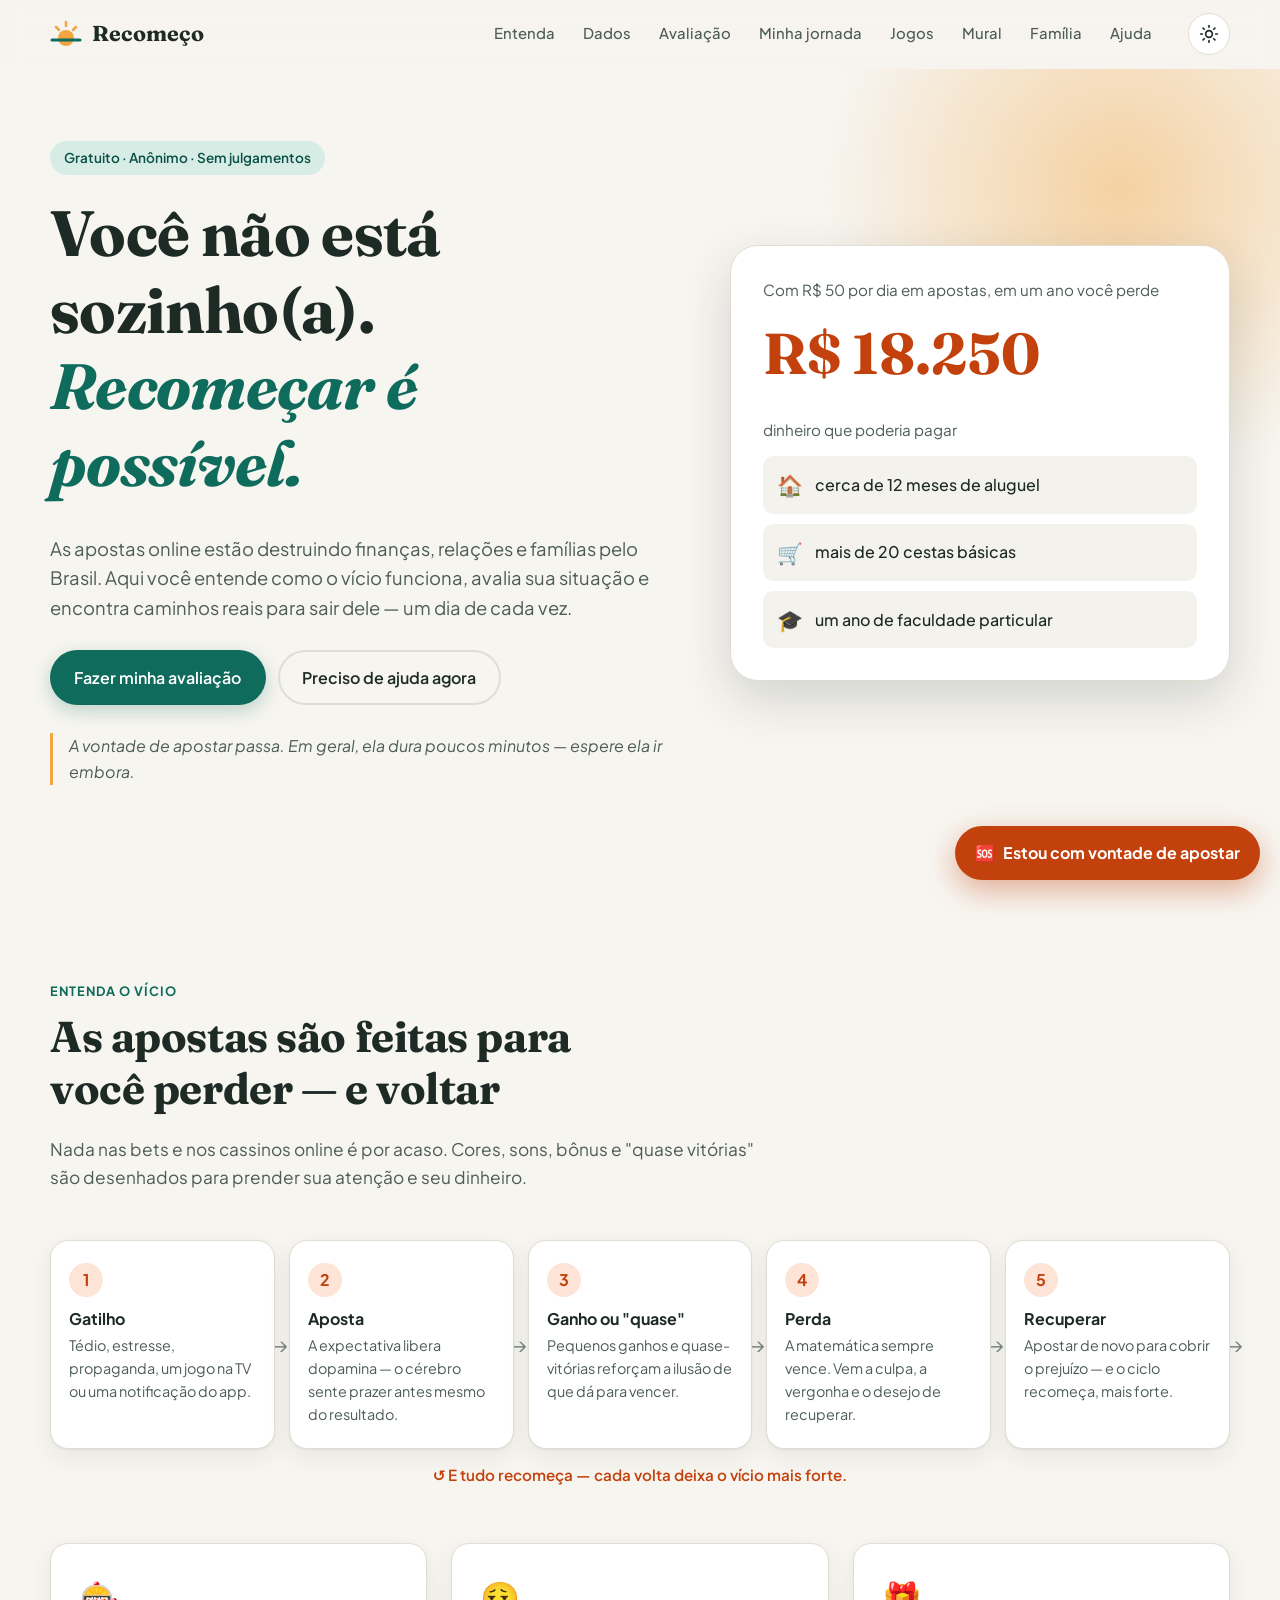
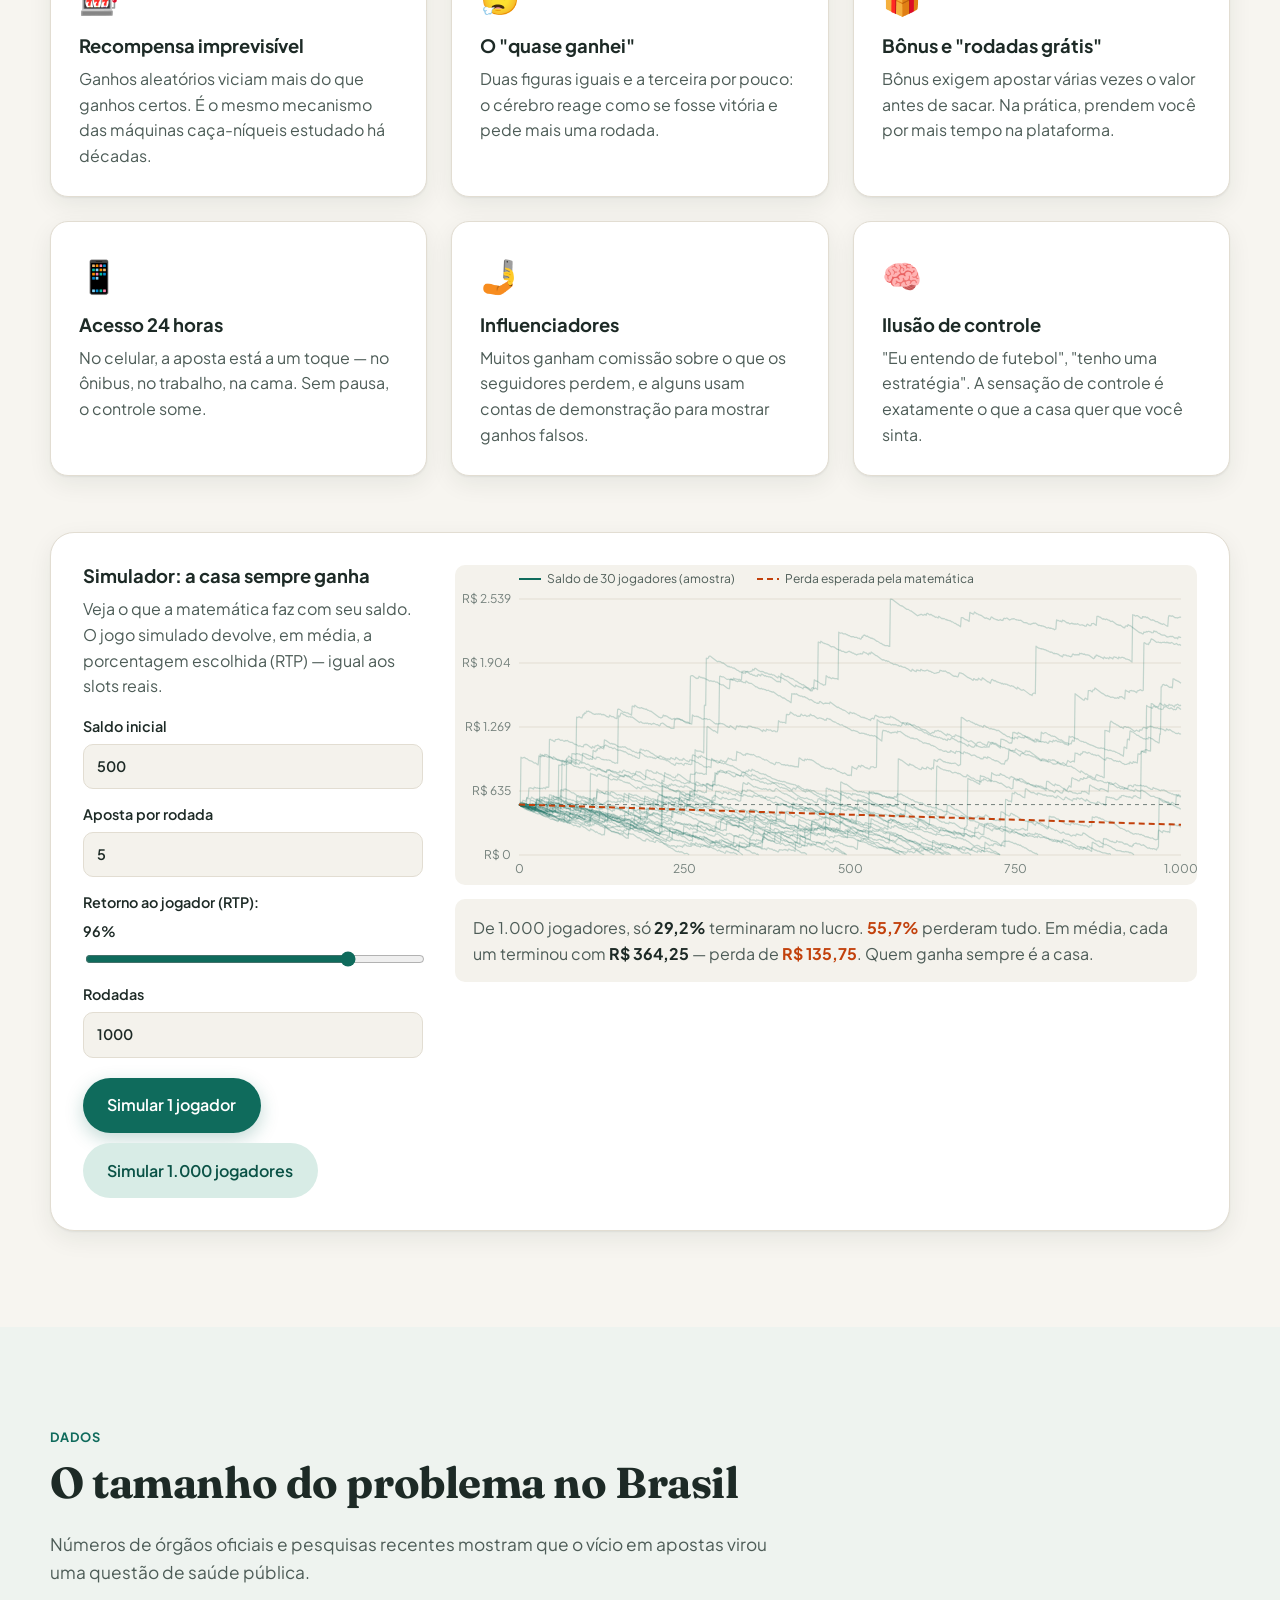
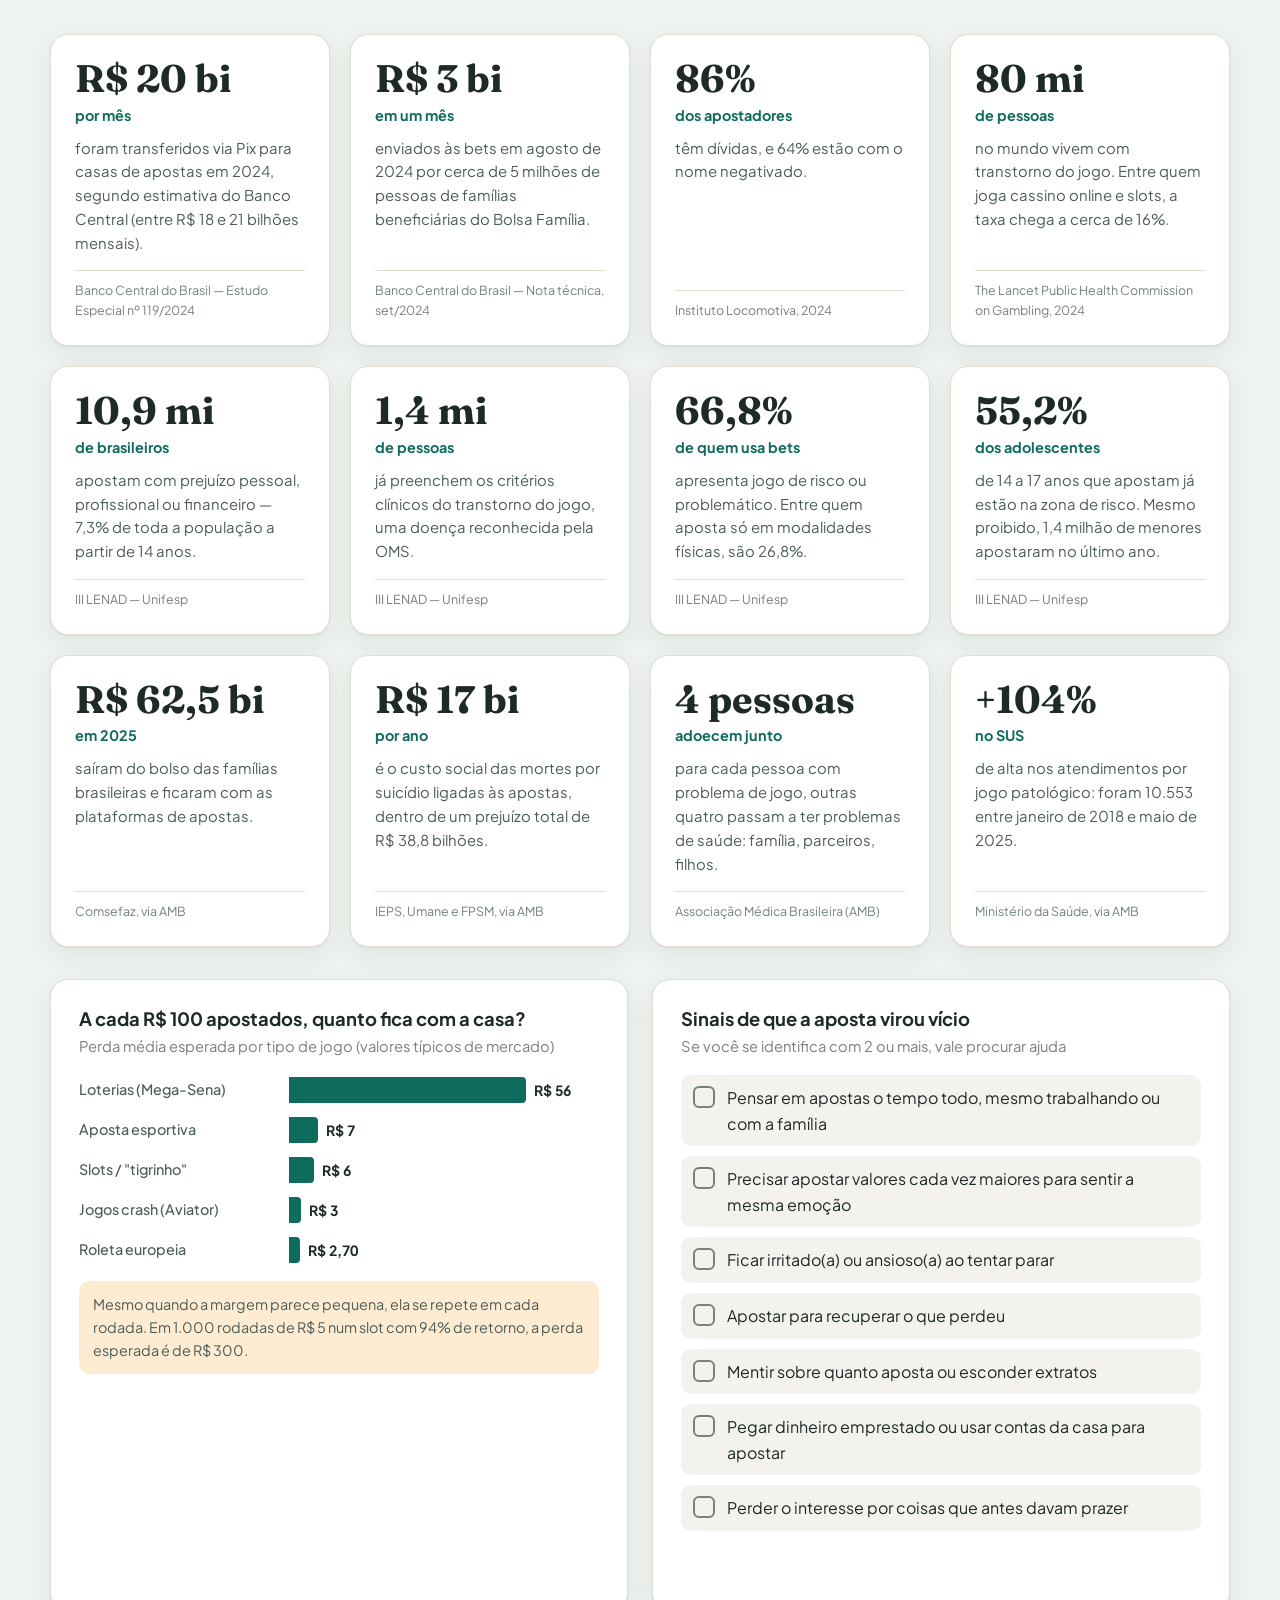
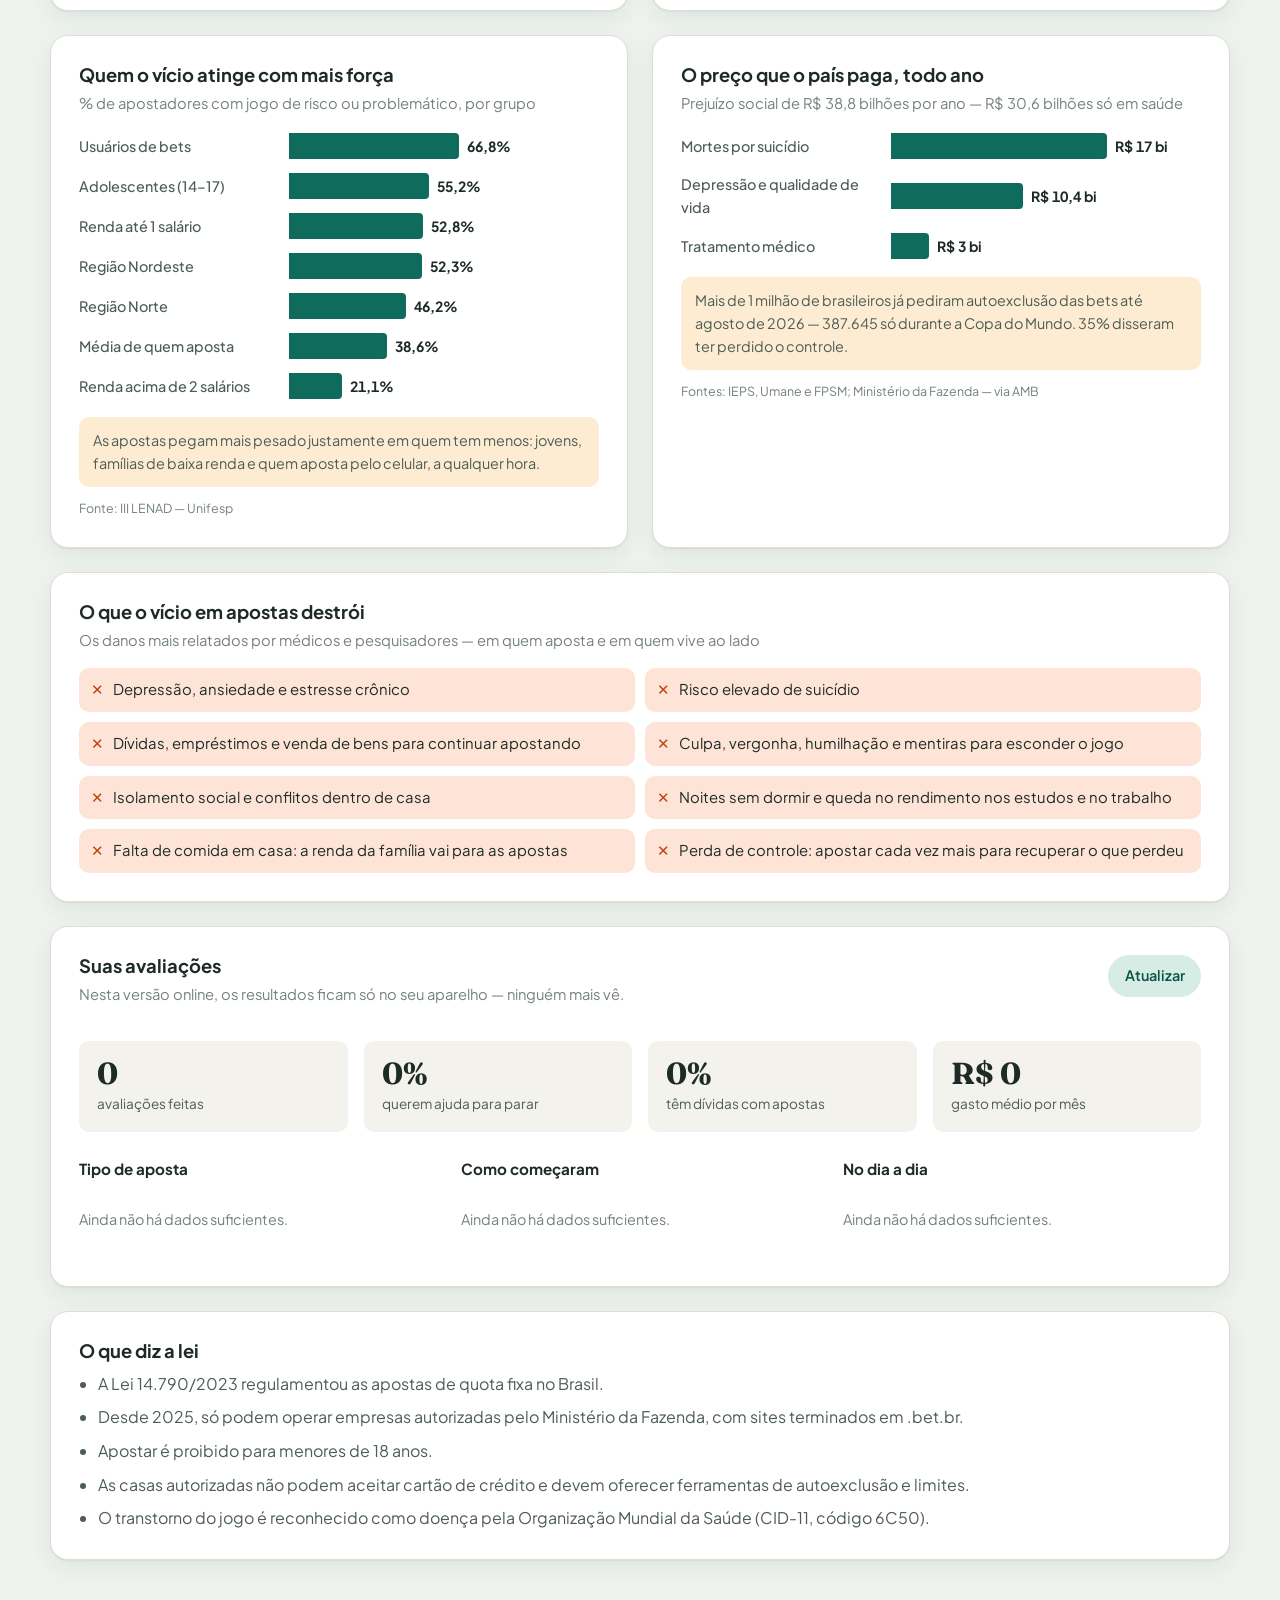
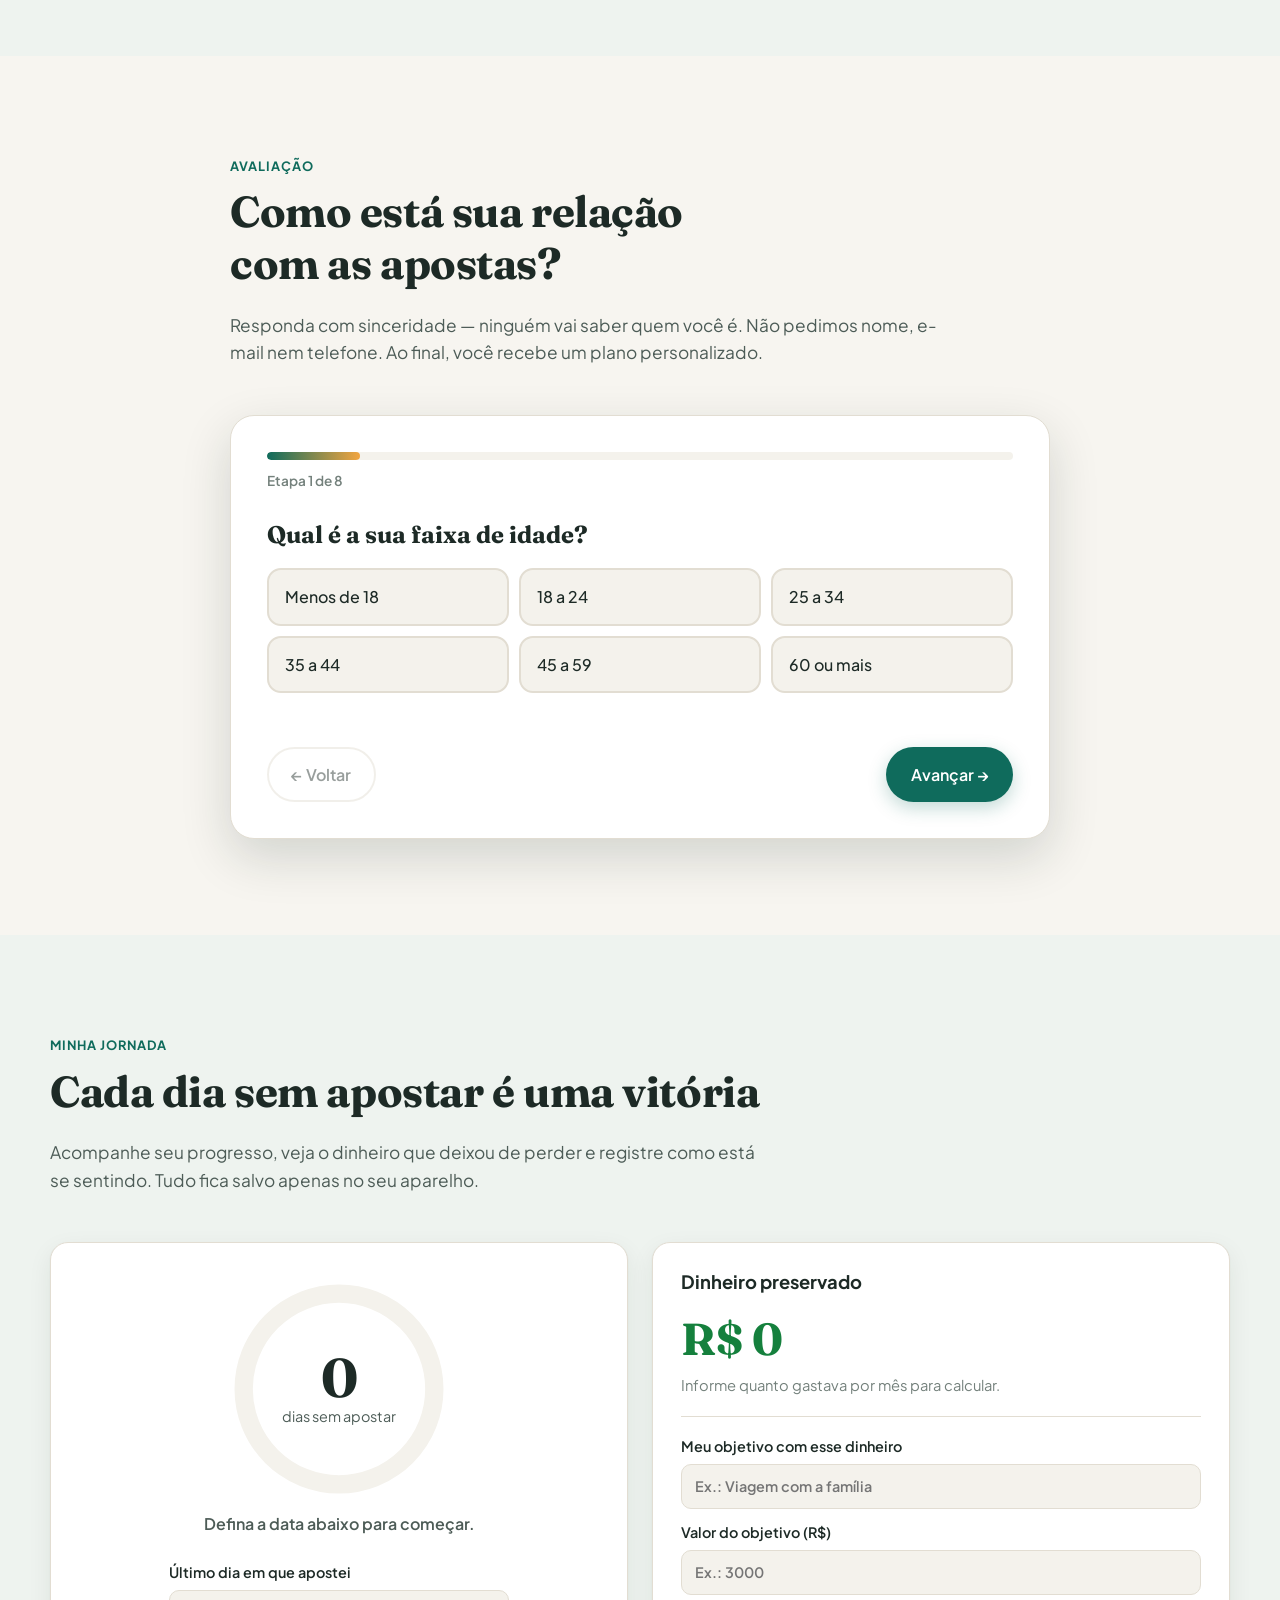
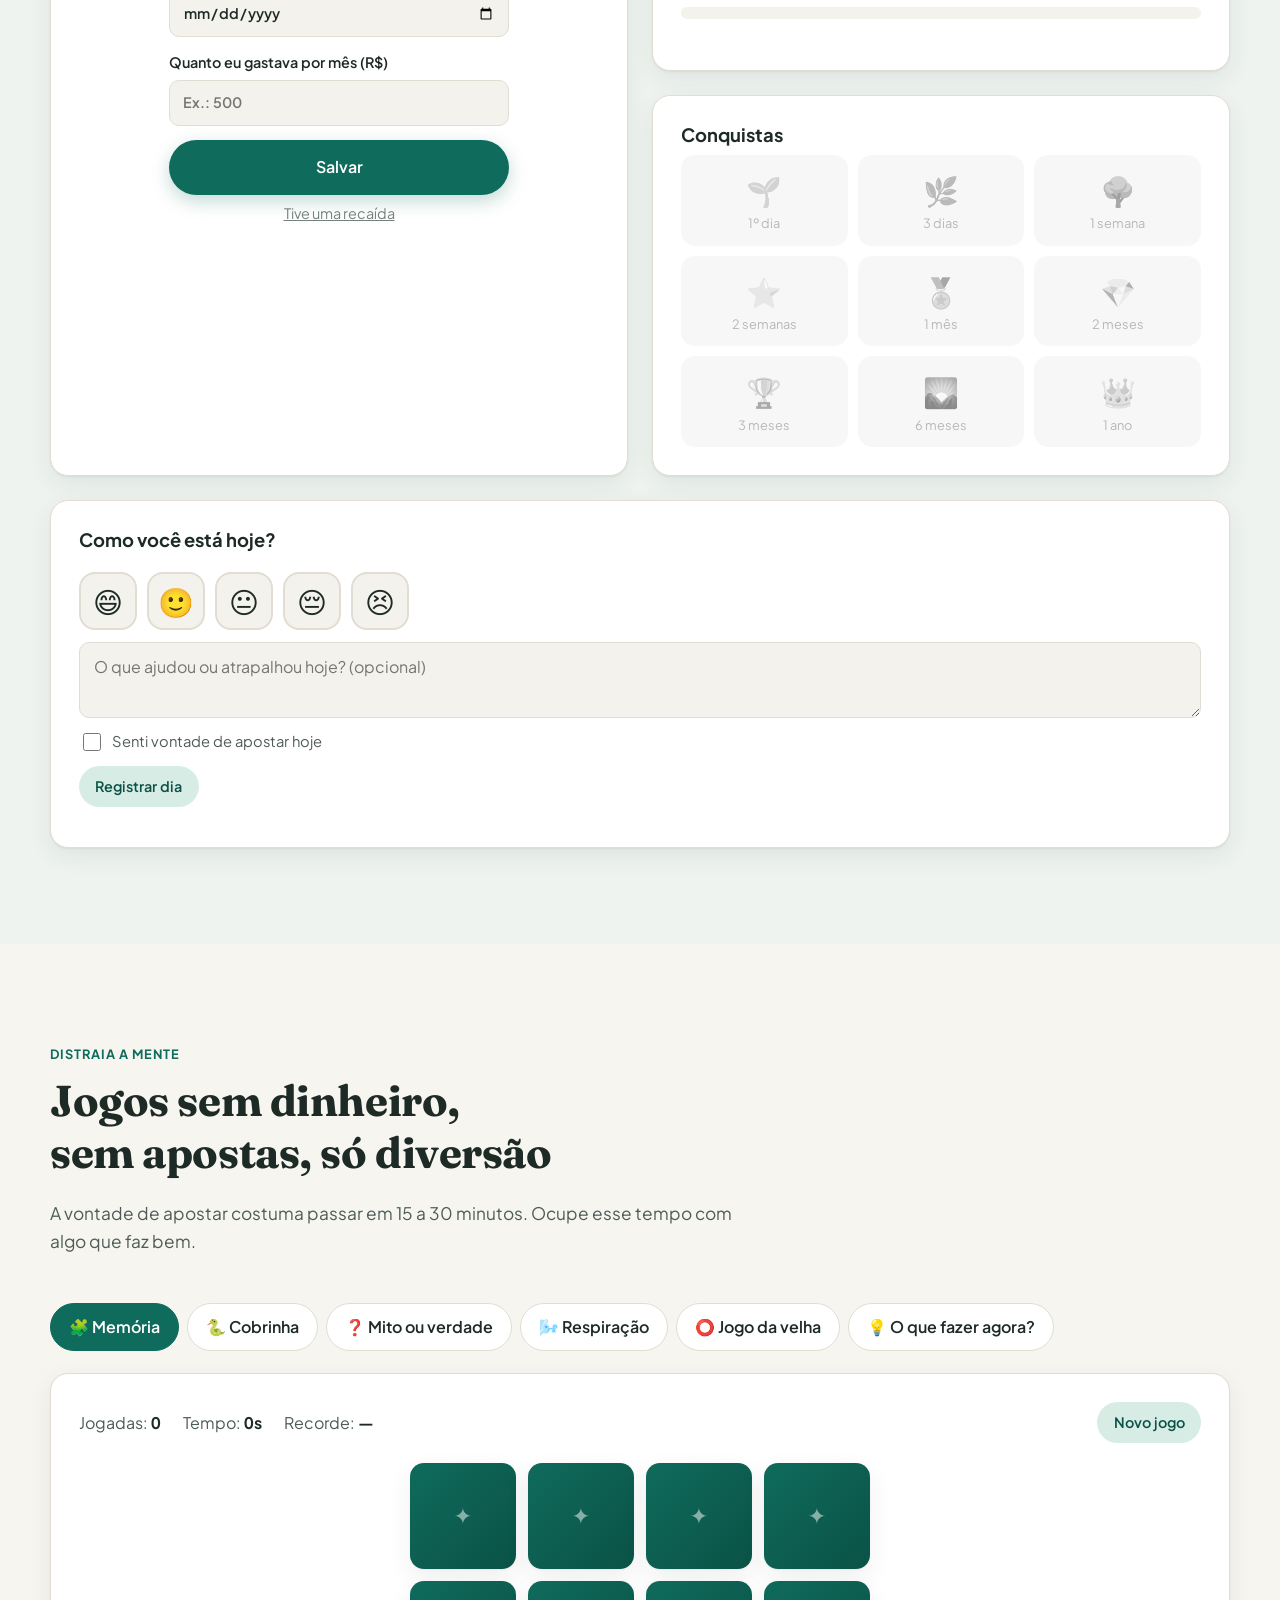
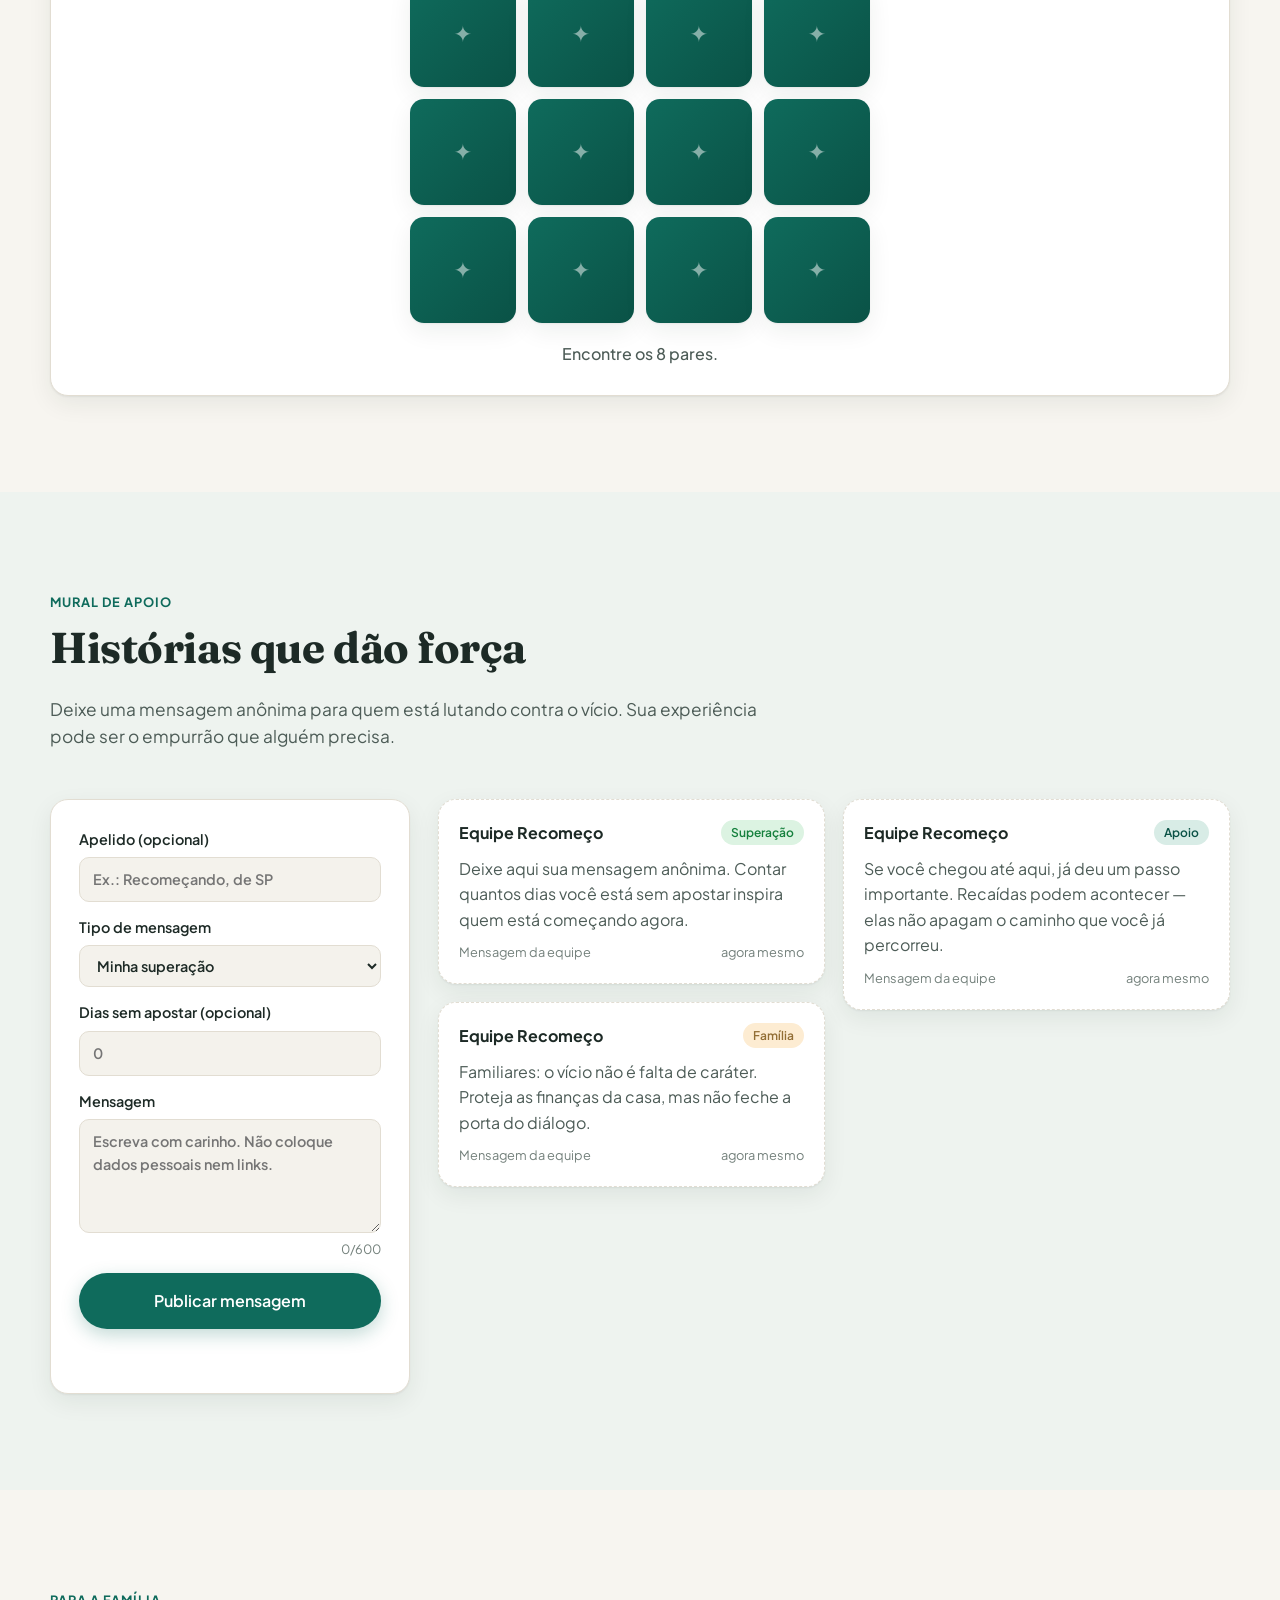
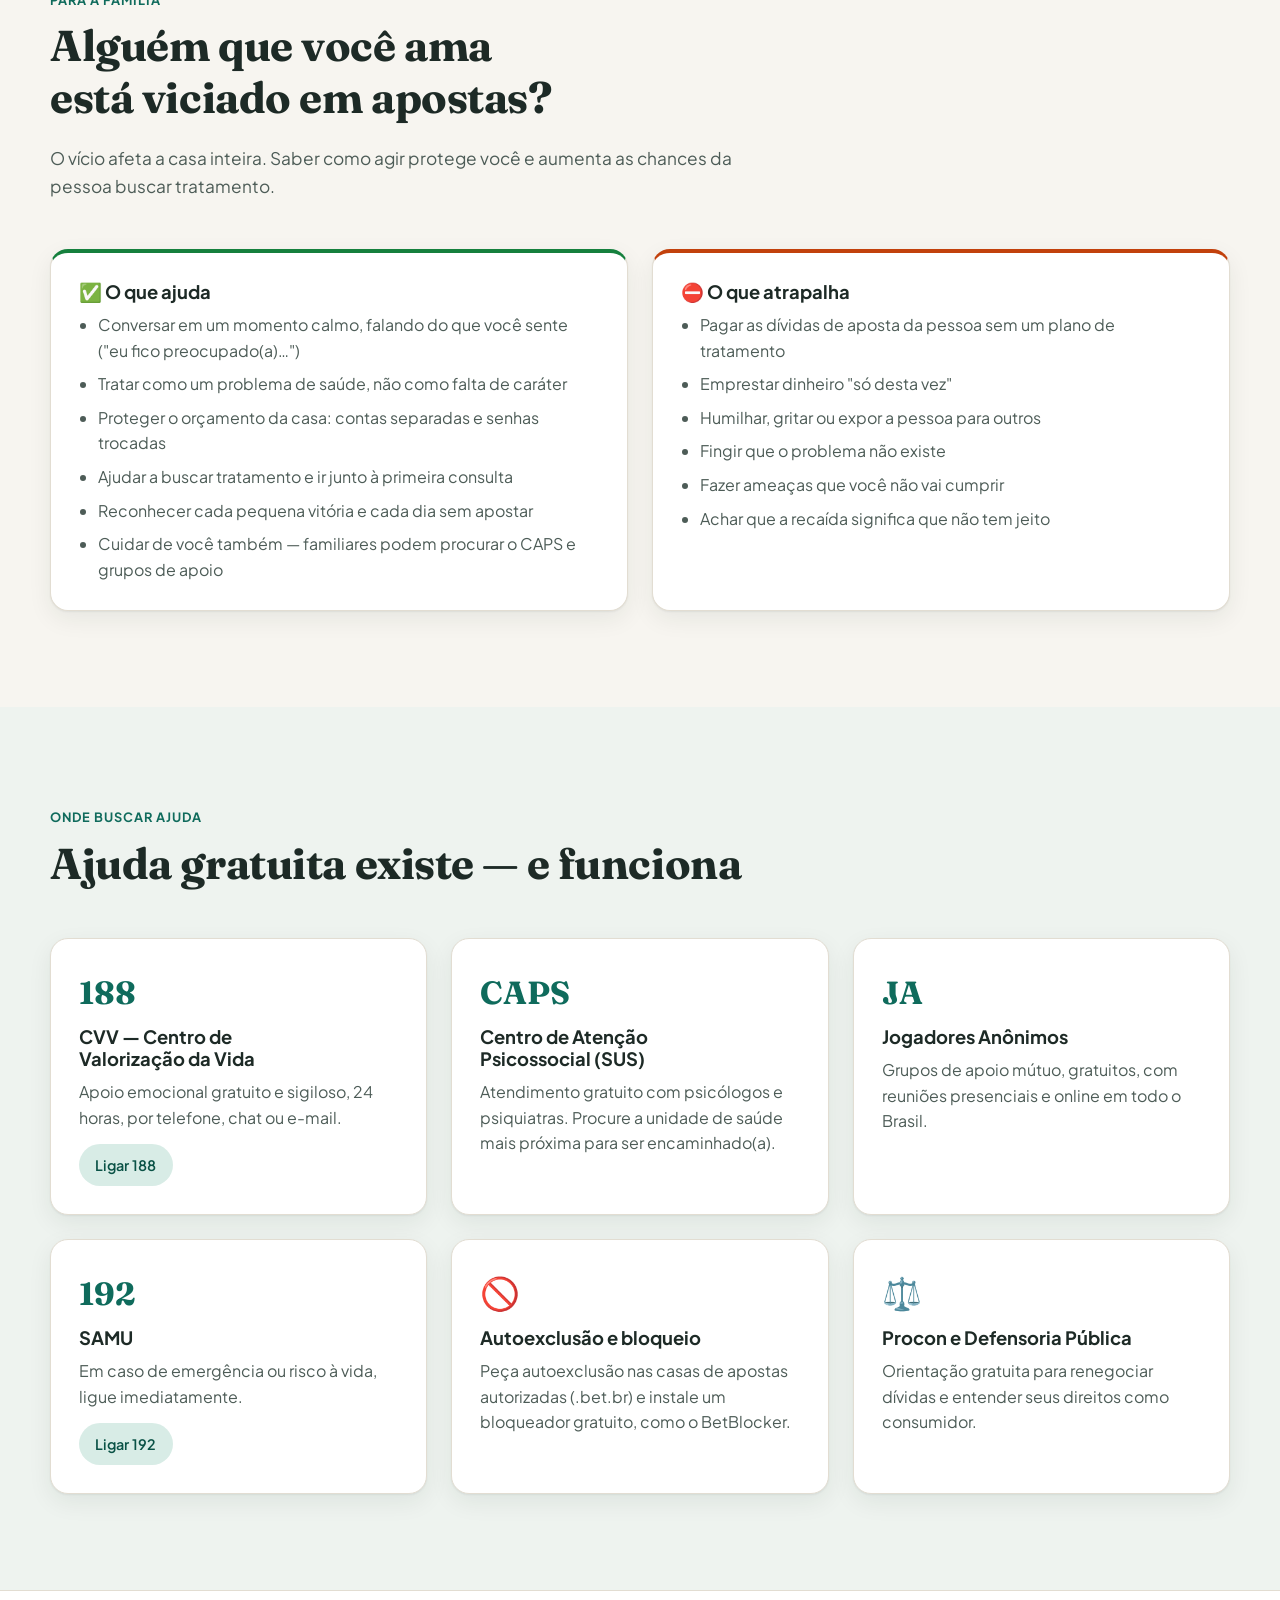
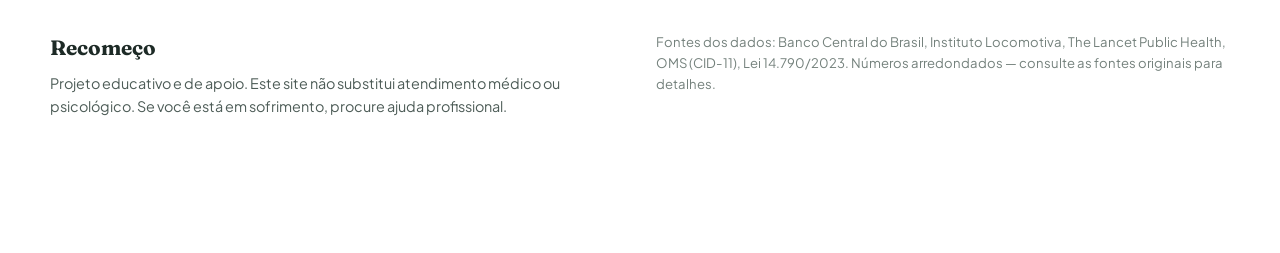
==== commit 065fdb74: "Adiciona estatísticas do III LENAD e da AMB sobre o vício em apostas Novos destaques, gráficos de ri" ====
--- a/frontend/index.html
+++ b/frontend/index.html
@@ -179,6 +179,29 @@
             <ul class="checklist" id="sinais"></ul>
           </article>
         </div>
+
+        <div class="grade-2 dados-graficos">
+          <article class="painel revelar">
+            <h3>Quem o vício atinge com mais força</h3>
+            <p class="painel__sub">% de apostadores com jogo de risco ou problemático, por grupo</p>
+            <div class="barras" id="barrasRisco"></div>
+            <p class="nota">As apostas pegam mais pesado justamente em quem tem menos: jovens, famílias de baixa renda e quem aposta pelo celular, a qualquer hora.</p>
+            <p class="painel__fonte">Fonte: III LENAD — Unifesp</p>
+          </article>
+          <article class="painel revelar">
+            <h3>O preço que o país paga, todo ano</h3>
+            <p class="painel__sub">Prejuízo social de R$ 38,8 bilhões por ano — R$ 30,6 bilhões só em saúde</p>
+            <div class="barras" id="barrasCusto"></div>
+            <p class="nota">Mais de 1 milhão de brasileiros já pediram autoexclusão das bets até agosto de 2026 — 387.645 só durante a Copa do Mundo. 35% disseram ter perdido o controle.</p>
+            <p class="painel__fonte">Fontes: IEPS, Umane e FPSM; Ministério da Fazenda — via AMB</p>
+          </article>
+        </div>
+
+        <article class="painel danos revelar">
+          <h3>O que o vício em apostas destrói</h3>
+          <p class="painel__sub">Os danos mais relatados por médicos e pesquisadores — em quem aposta e em quem vive ao lado</p>
+          <ul class="danos__lista" id="danos"></ul>
+        </article>
 
         <article class="painel comunidade revelar">
           <div class="comunidade__cab">
--- a/frontend/css/style.css
+++ b/frontend/css/style.css
@@ -256,6 +256,11 @@
 .destaque p { color: var(--texto-2); font-size: .93rem; flex: 1; }
 .destaque cite { color: var(--texto-3); font-size: .78rem; font-style: normal; border-top: 1px solid var(--borda); padding-top: 10px; }
 .dados-graficos { margin-bottom: 24px; }
+.painel__fonte { color: var(--texto-3); font-size: .78rem; margin: 12px 0 0; }
+.danos { margin-bottom: 24px; }
+.danos__lista { list-style: none; padding: 0; margin: 16px 0 0; display: grid; grid-template-columns: repeat(2, 1fr); gap: 10px; }
+.danos__lista li { display: flex; gap: 10px; align-items: flex-start; padding: 10px 12px; border-radius: var(--raio-p); background: var(--perigo-suave); color: var(--texto); font-size: .93rem; }
+.danos__lista li::before { content: "✕"; flex: 0 0 auto; color: var(--perigo); font-weight: 700; }
 
 .barras { display: grid; gap: 14px; margin-top: 18px; }
 .barra { display: grid; grid-template-columns: minmax(110px, 38%) 1fr; gap: 12px; align-items: center; position: relative; }
@@ -532,7 +537,7 @@
   .secao { padding: 64px 0; }
 }
 @media (max-width: 560px) {
-  .destaques, .prejuizo { grid-template-columns: 1fr; }
+  .destaques, .prejuizo, .danos__lista { grid-template-columns: 1fr; }
   .quest, .simulador, .cartao, .painel { padding: 20px; }
   .pgsi__ops { grid-template-columns: repeat(2, 1fr); }
   .escala { gap: 6px; }
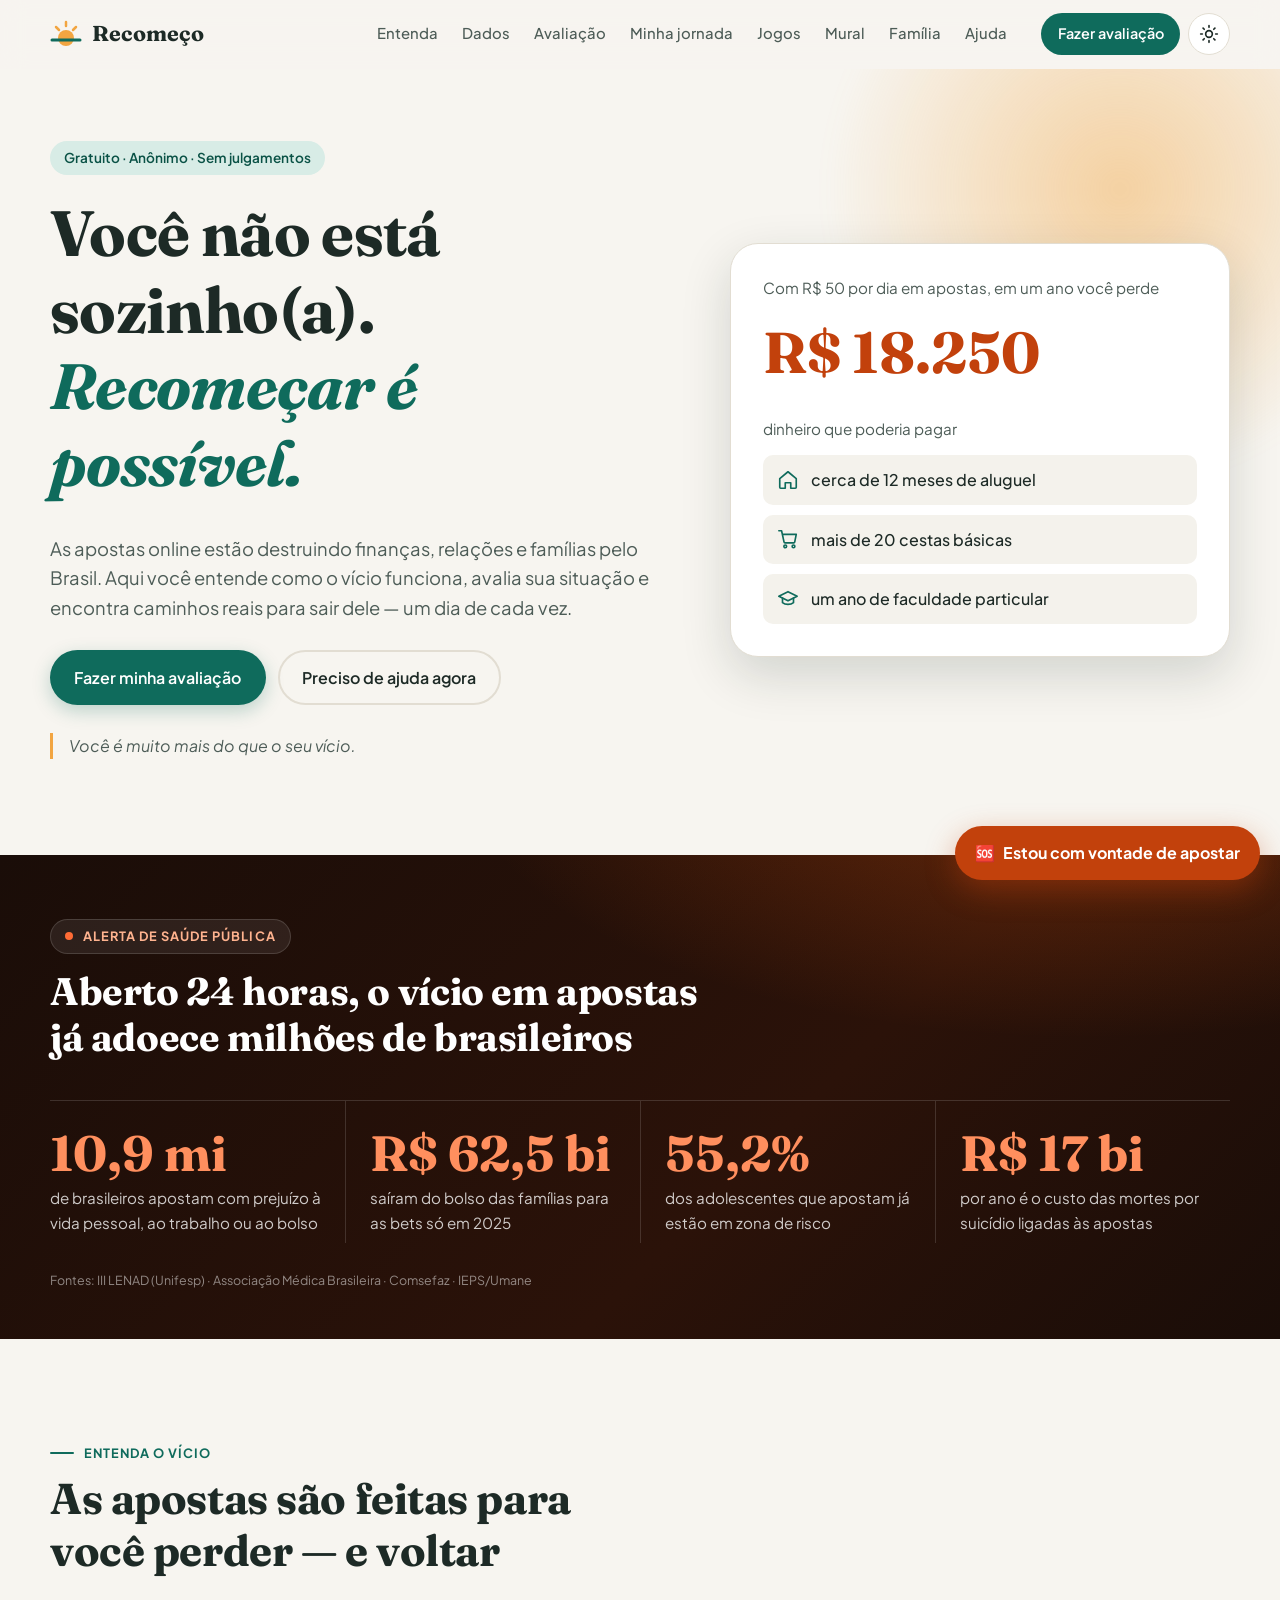
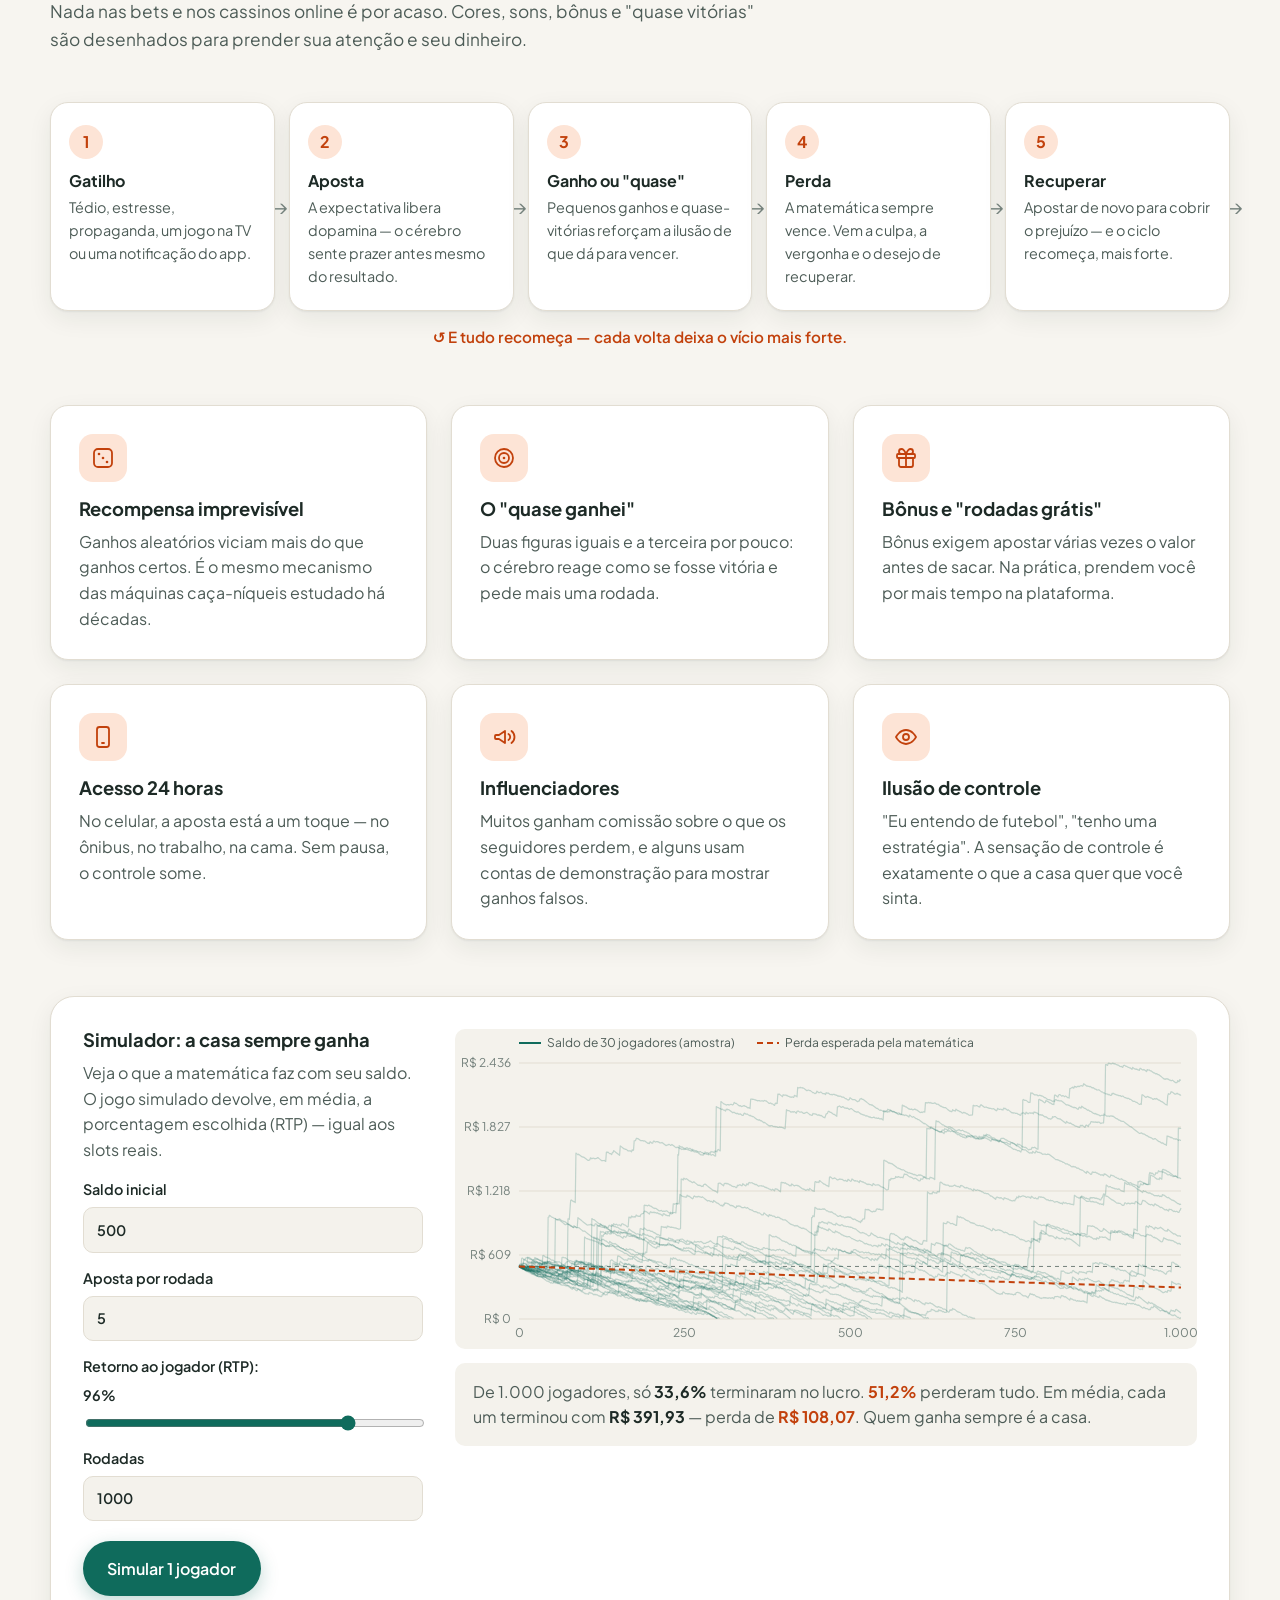
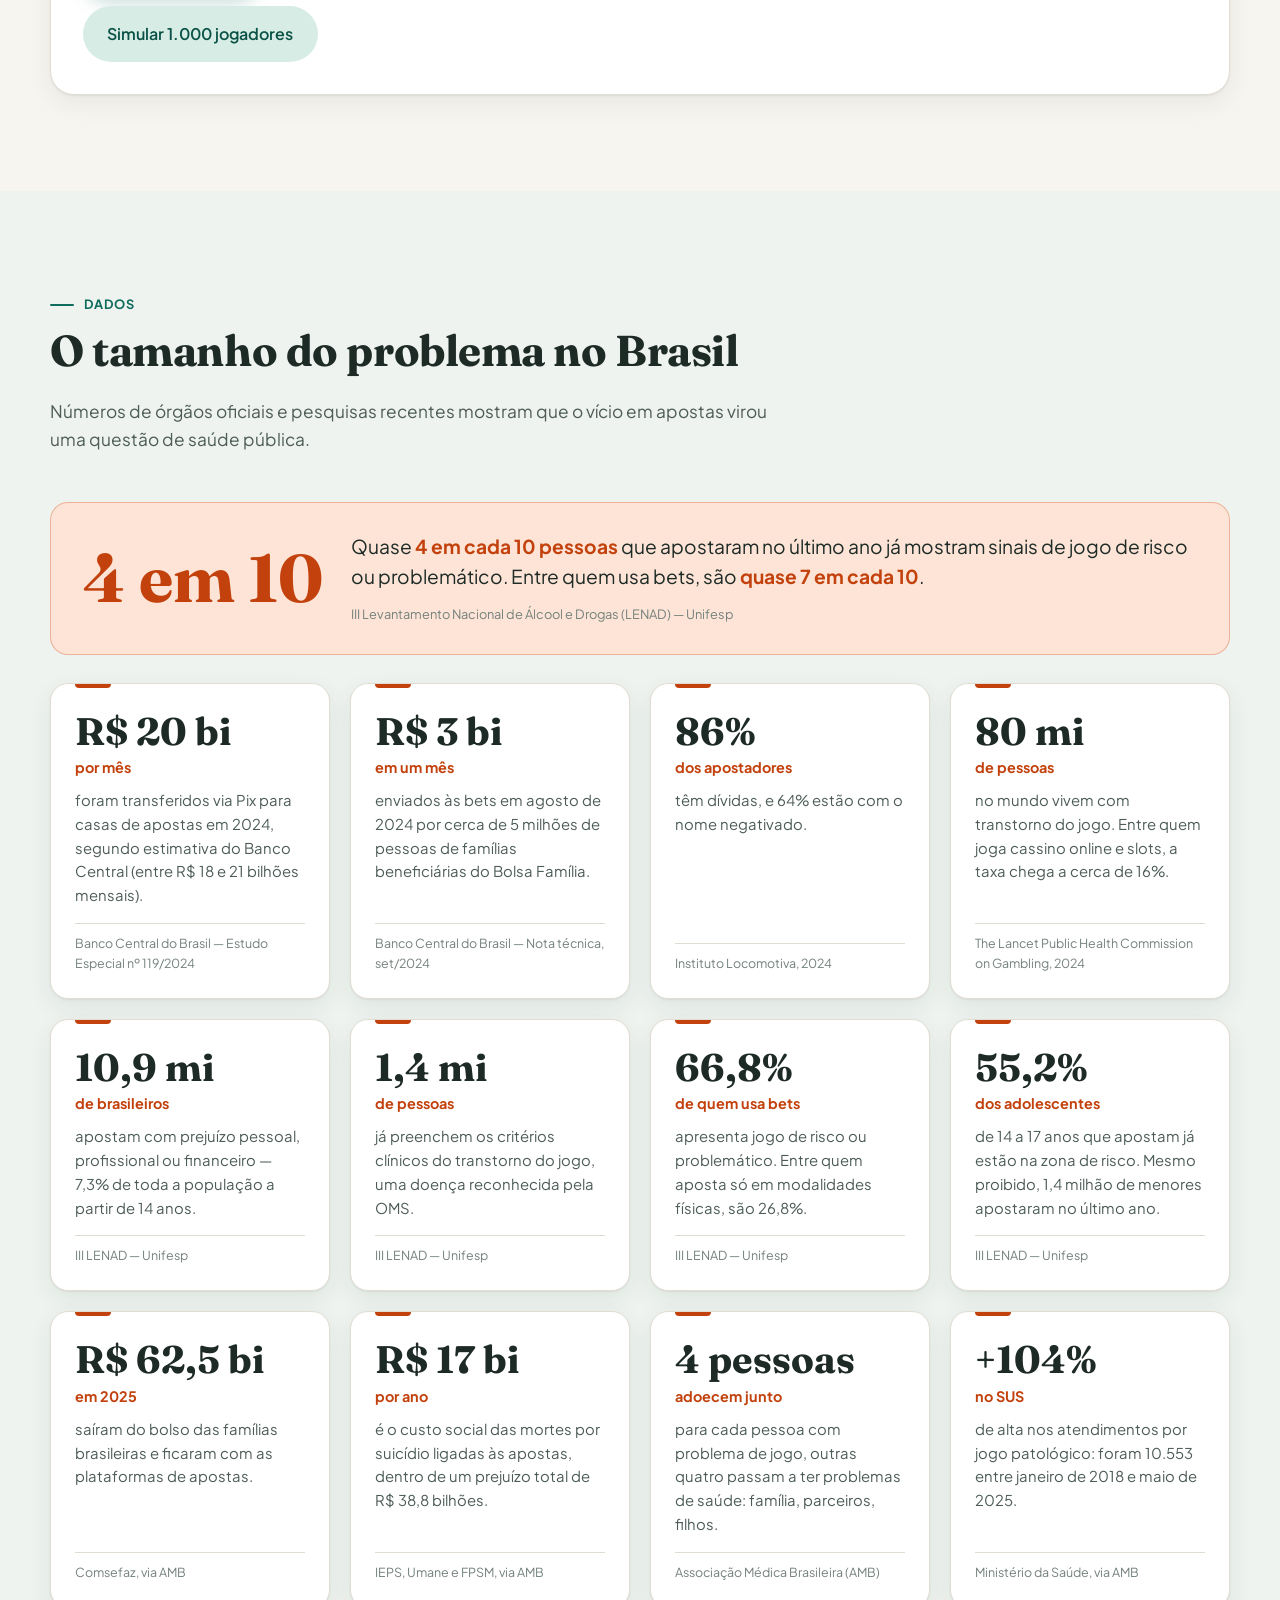
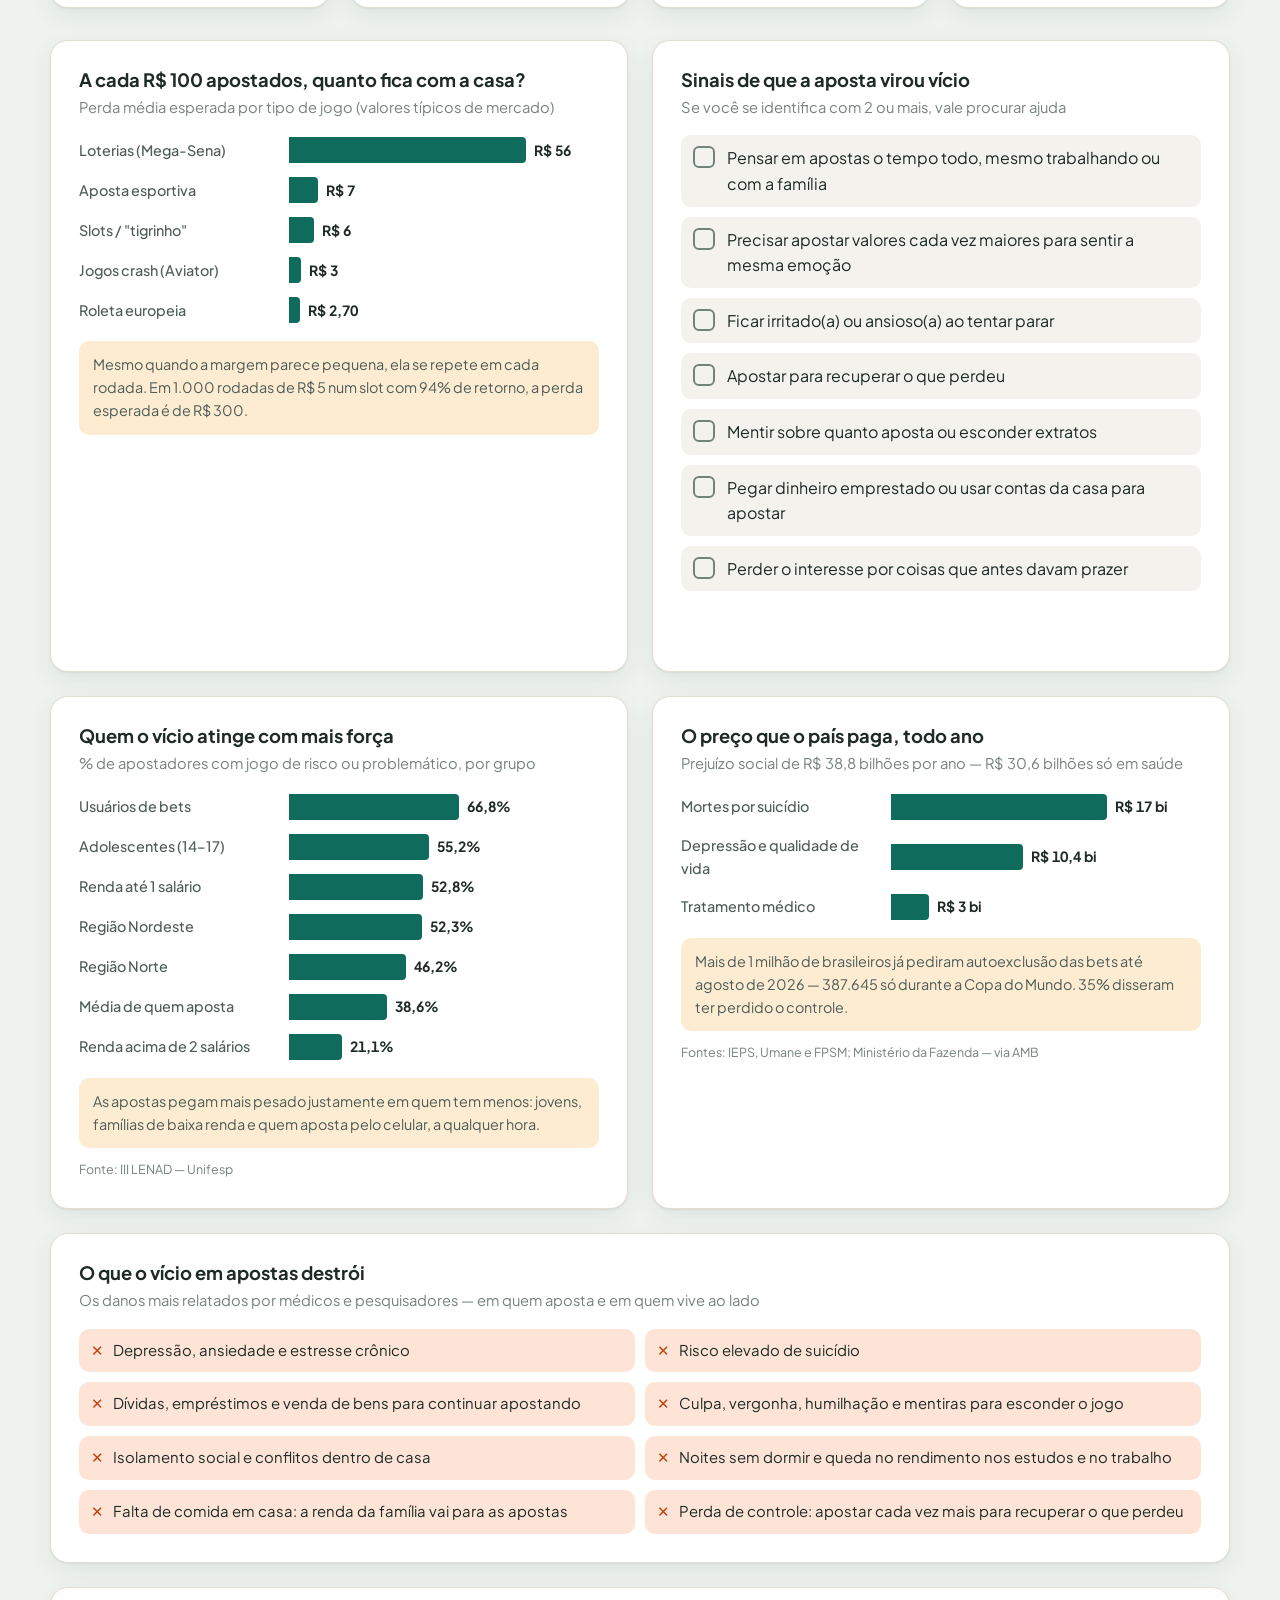
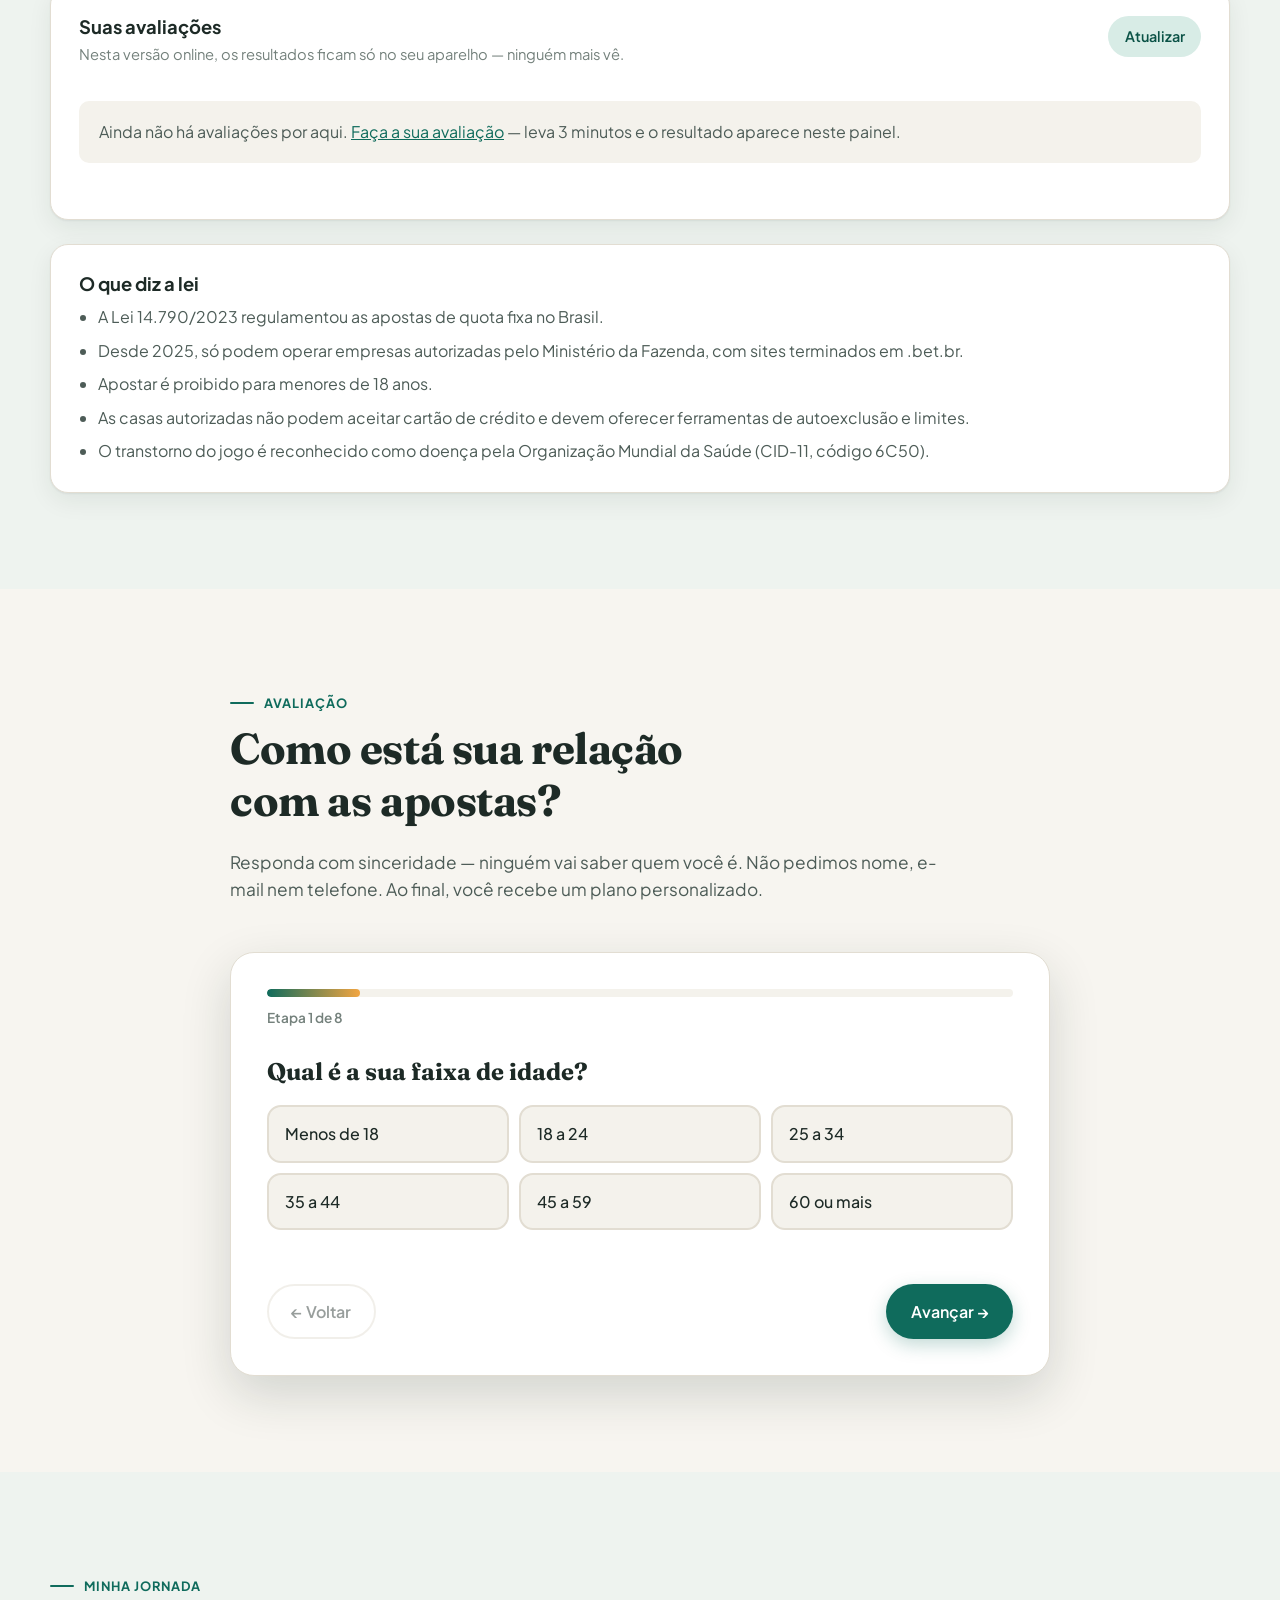
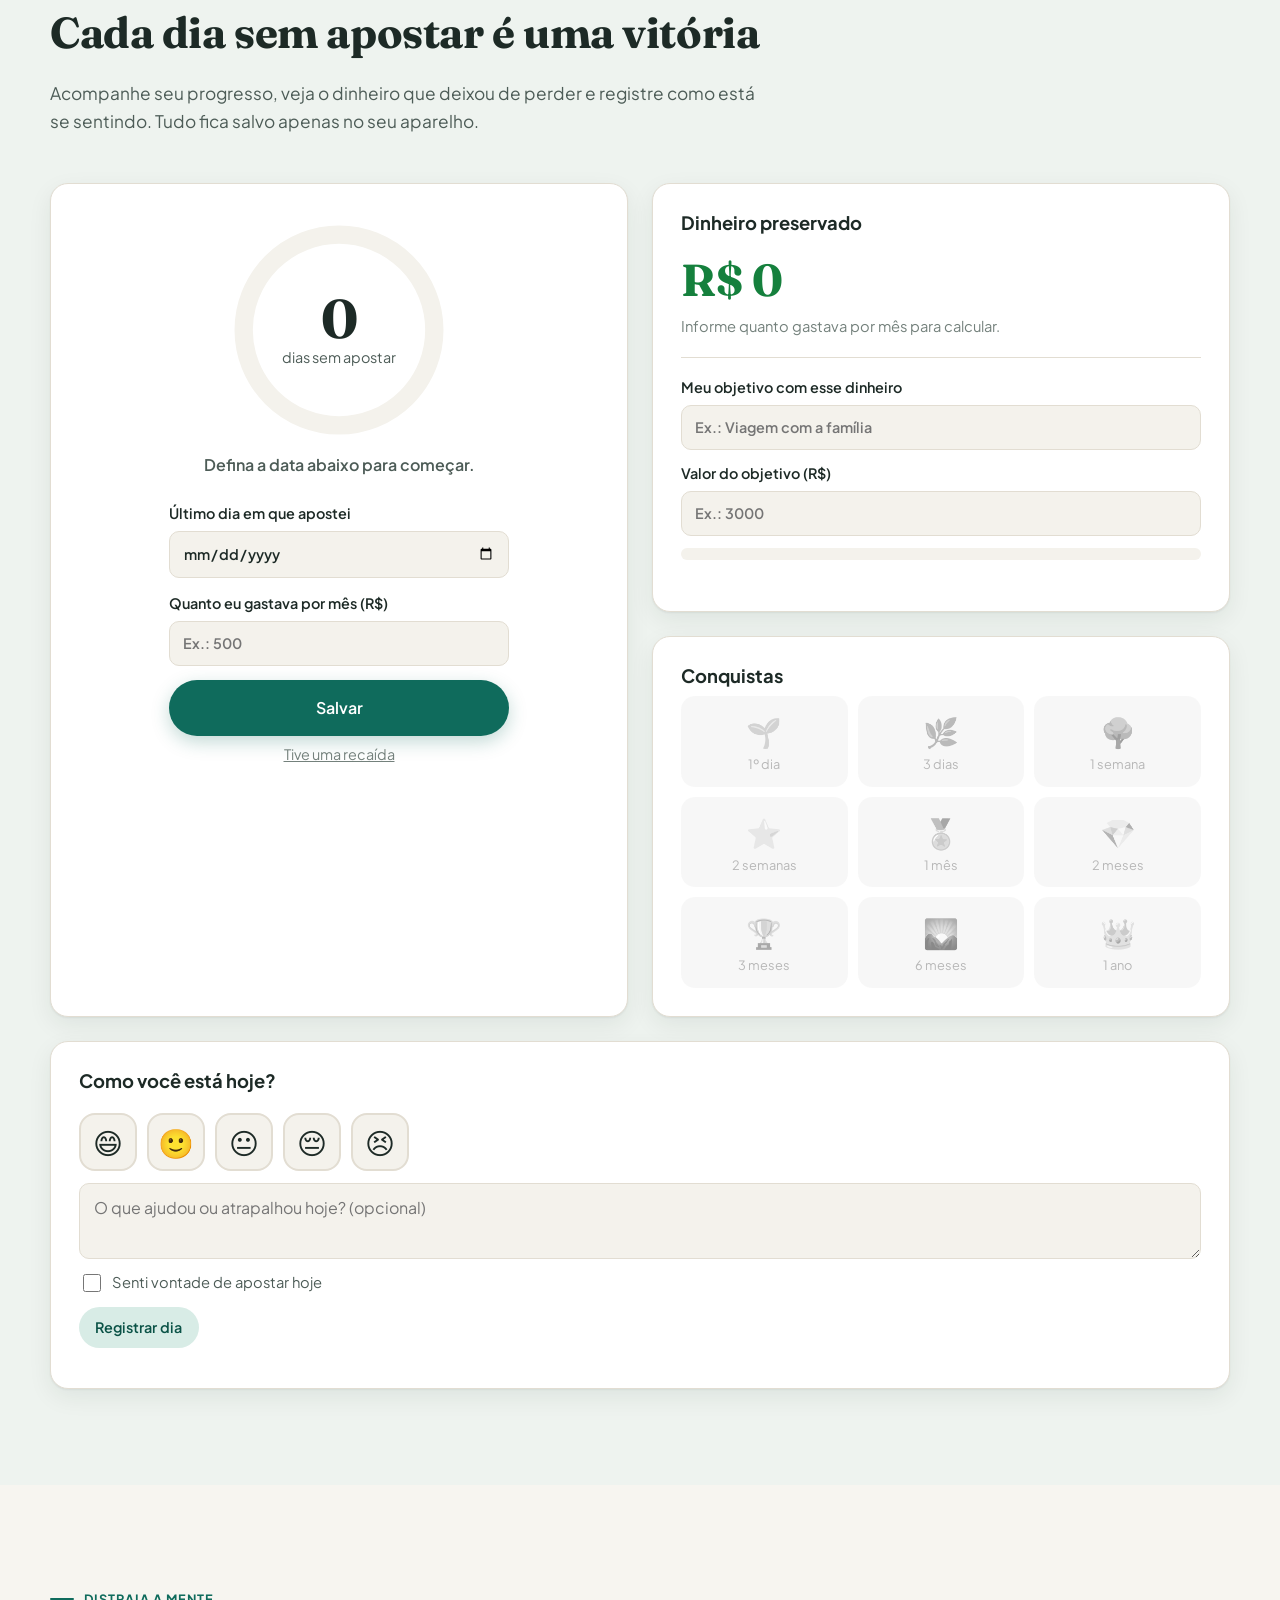
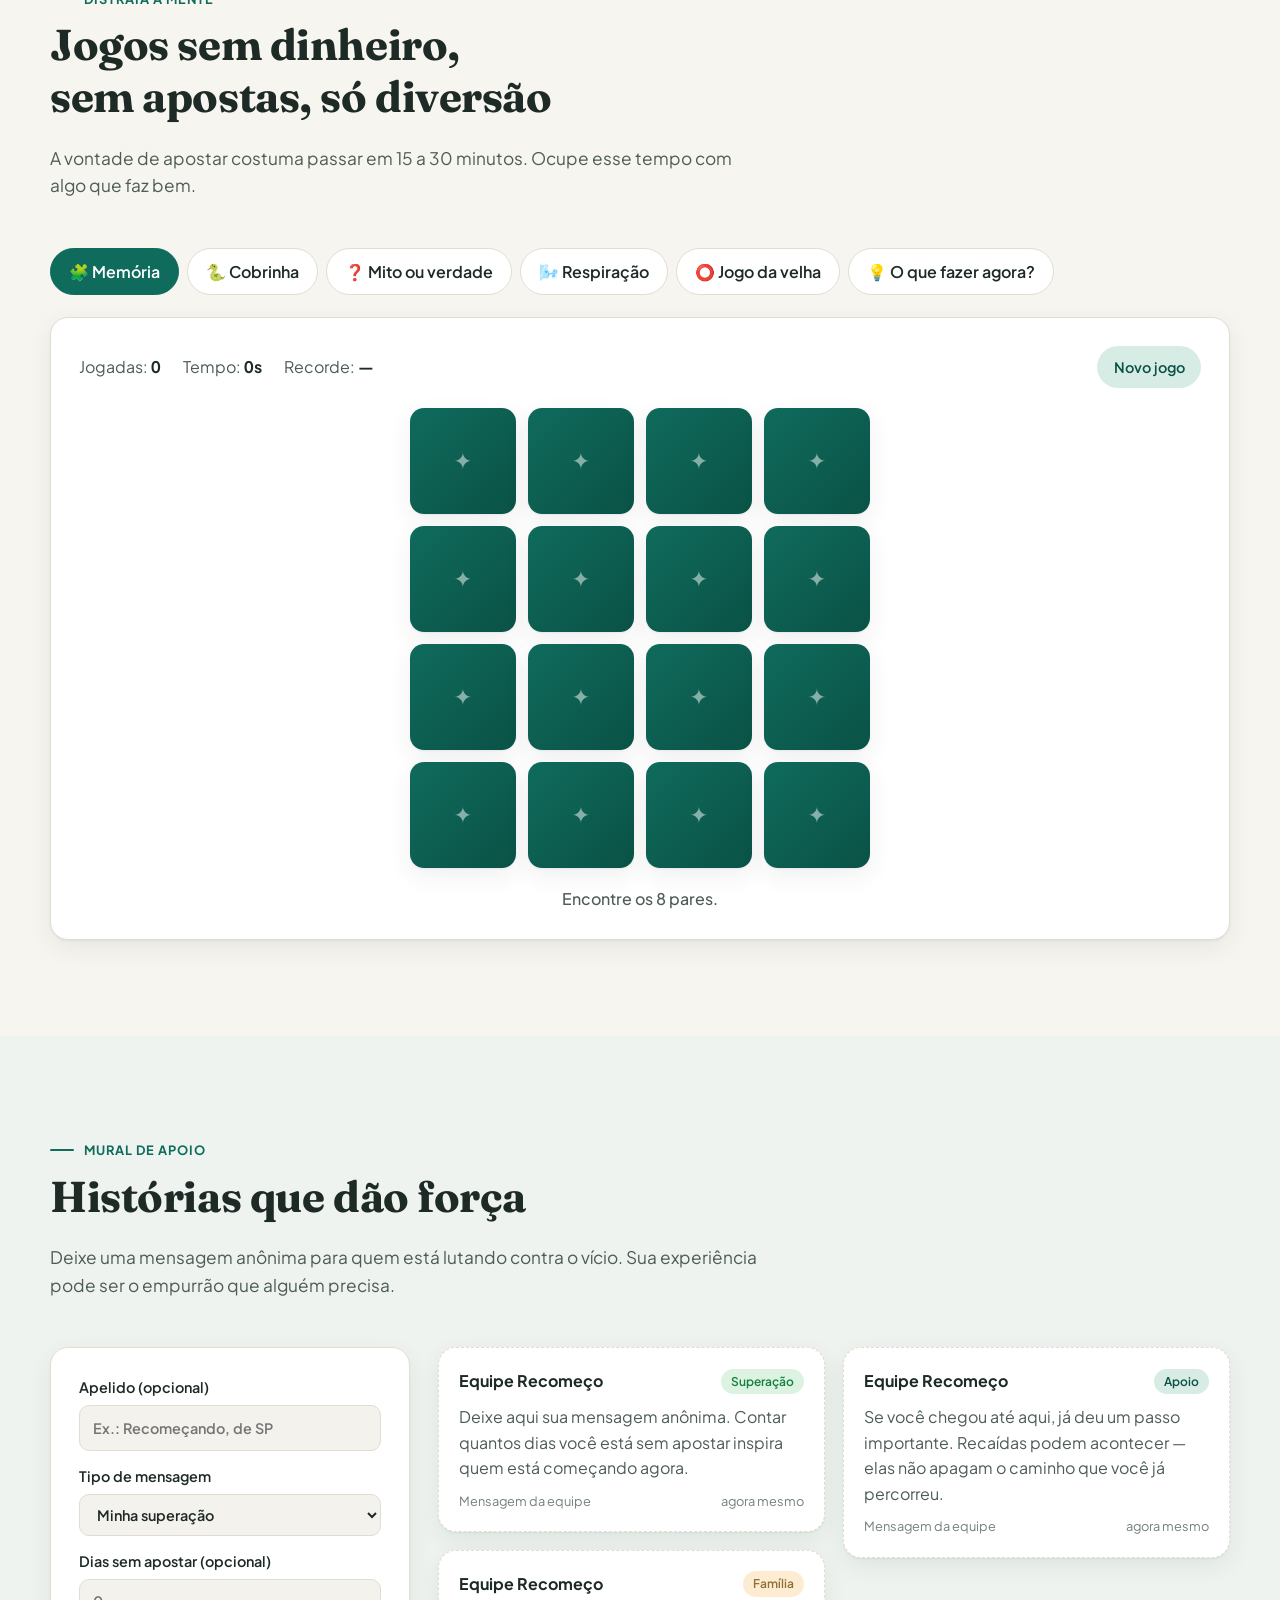
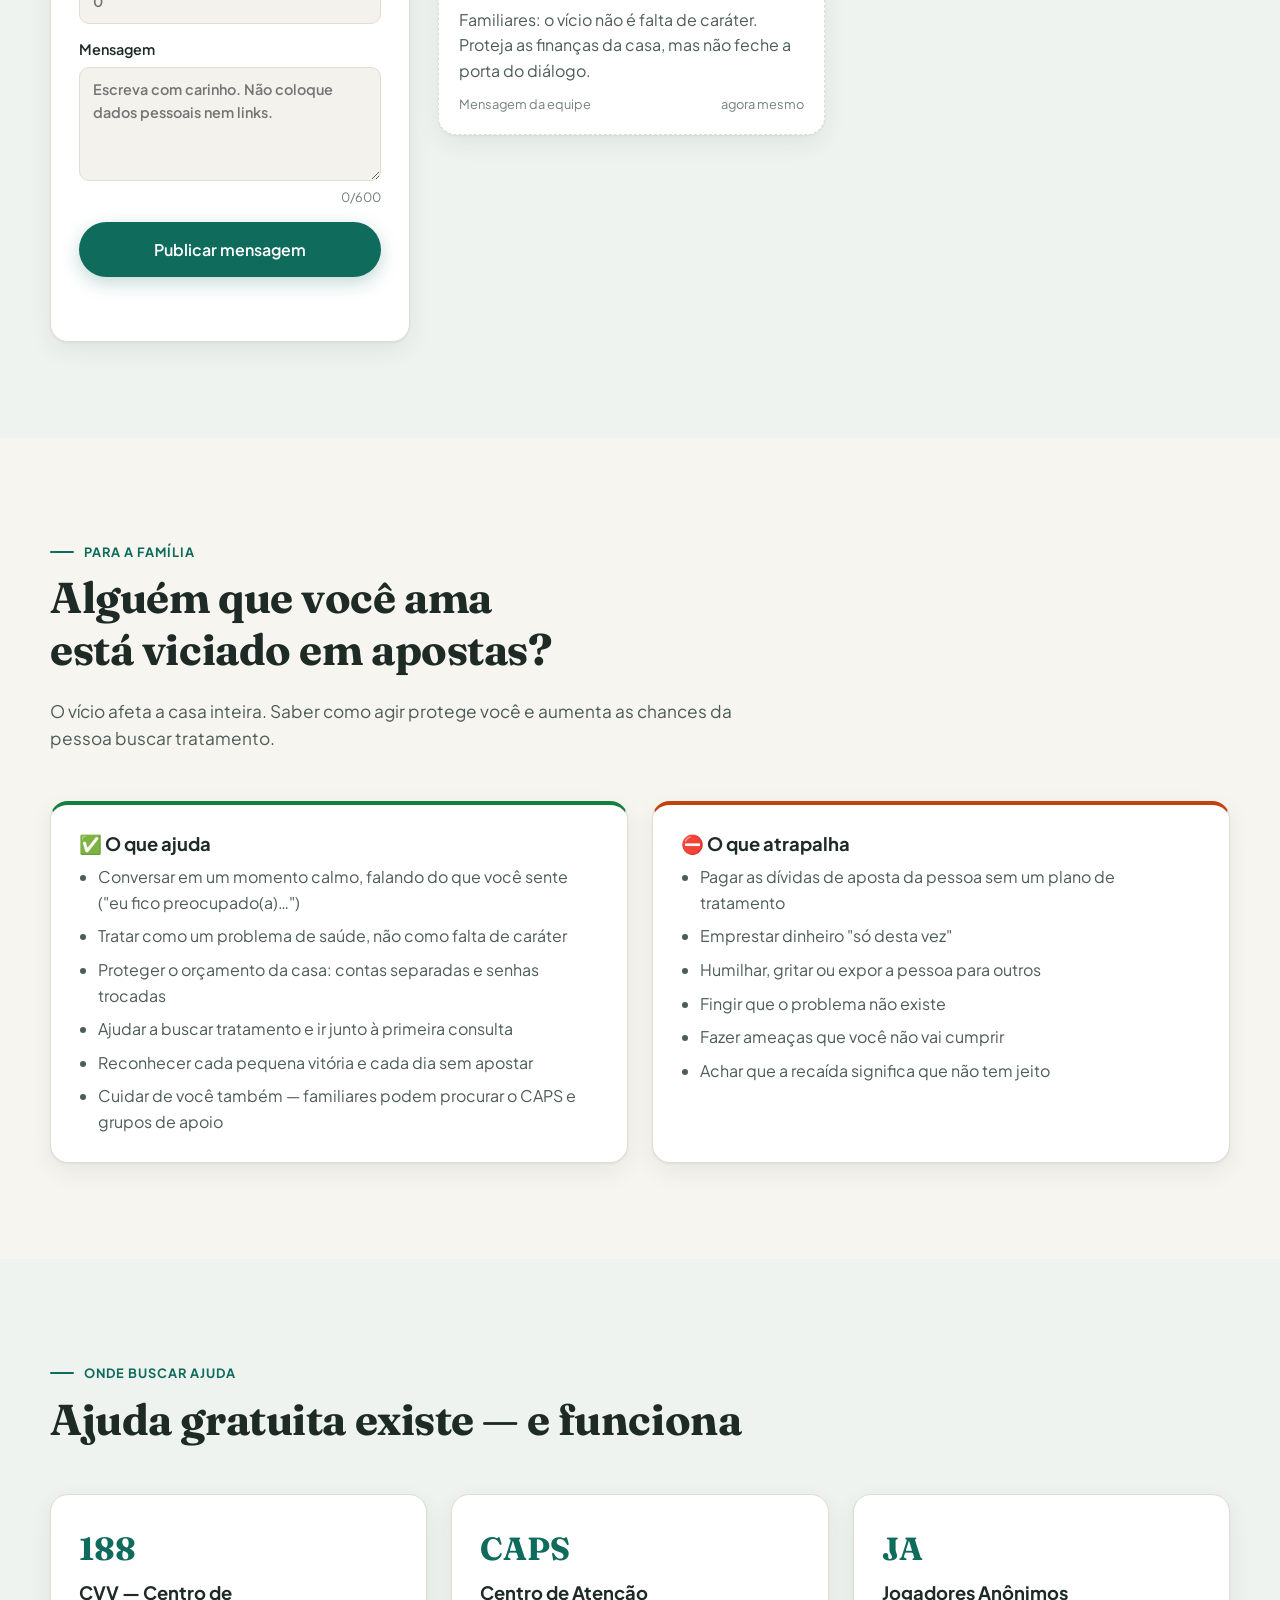
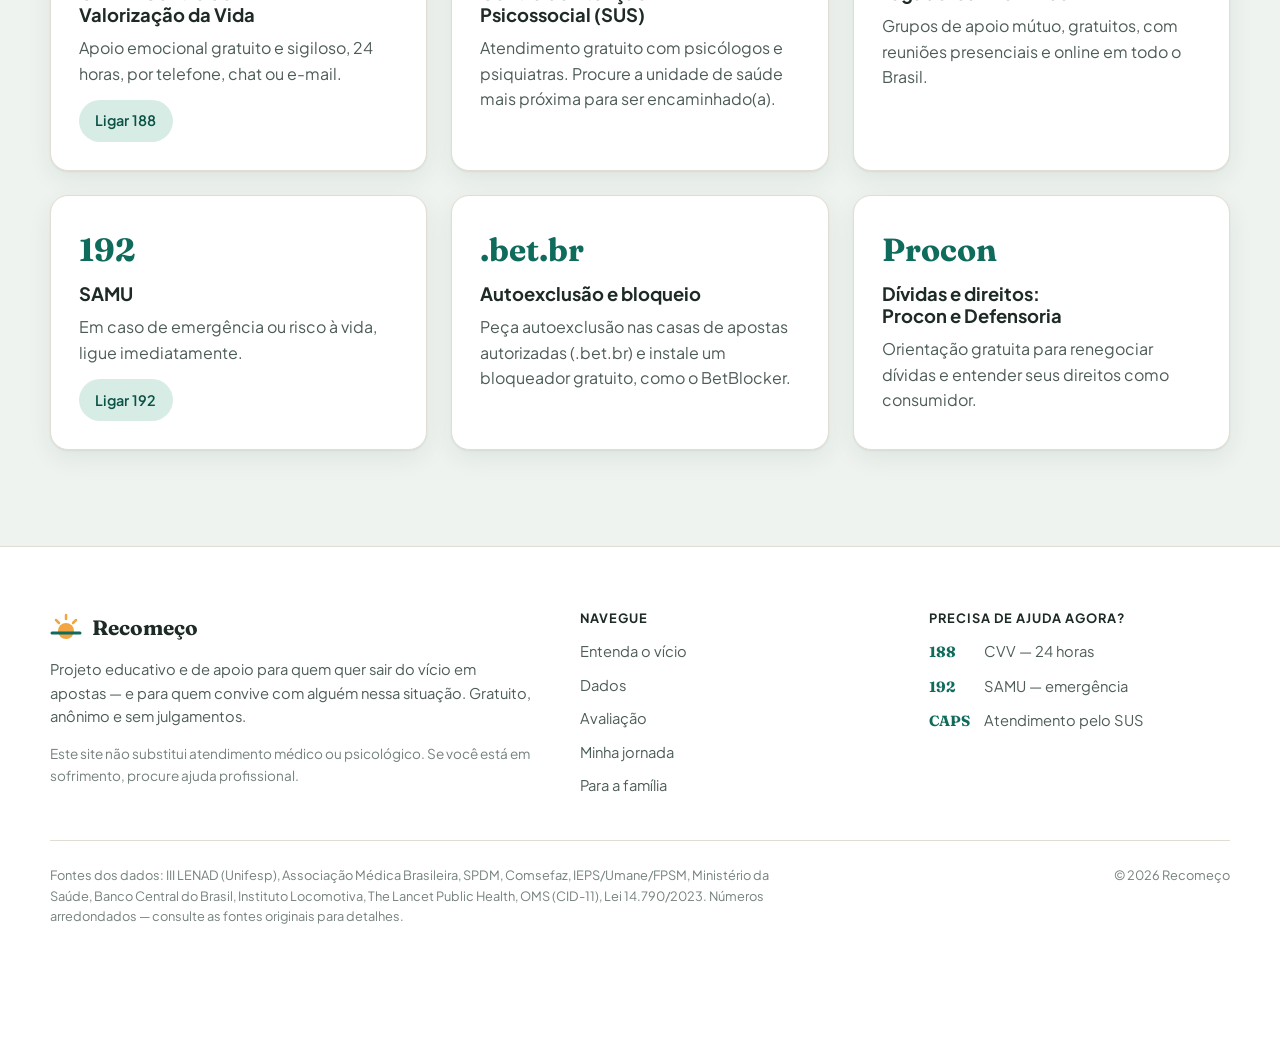
==== commit 0c5bb1af: "Deixa o visual do site mais profissional e chamativo Adiciona a faixa de alerta com números animados" ====
--- a/frontend/index.html
+++ b/frontend/index.html
@@ -35,6 +35,7 @@
         <a href="#ajuda">Ajuda</a>
       </nav>
       <div class="topo__acoes">
+        <a href="#avaliacao" class="btn btn--primario btn--peq topo__cta">Fazer avaliação</a>
         <button class="icone-btn" id="btnTema" aria-label="Alternar tema claro/escuro" title="Alternar tema">
           <svg class="i-sol" viewBox="0 0 24 24"><circle cx="12" cy="12" r="4"/><path d="M12 2v2M12 20v2M4.9 4.9l1.4 1.4M17.7 17.7l1.4 1.4M2 12h2M20 12h2M4.9 19.1l1.4-1.4M17.7 6.3l1.4-1.4"/></svg>
           <svg class="i-lua" viewBox="0 0 24 24"><path d="M21 12.8A9 9 0 1 1 11.2 3a7 7 0 0 0 9.8 9.8z"/></svg>
@@ -67,12 +68,41 @@
             <strong class="contador-hero__num" data-contar="18250" data-prefixo="R$ ">R$ 0</strong>
             <span class="contador-hero__rot">dinheiro que poderia pagar</span>
             <ul class="contador-hero__lista">
-              <li><span>🏠</span> cerca de 12 meses de aluguel</li>
-              <li><span>🛒</span> mais de 20 cestas básicas</li>
-              <li><span>🎓</span> um ano de faculdade particular</li>
+              <li><svg class="ico" viewBox="0 0 24 24" aria-hidden="true"><path d="M3 10.5 12 3l9 7.5V20a1 1 0 0 1-1 1h-5v-6H9v6H4a1 1 0 0 1-1-1z"/></svg> cerca de 12 meses de aluguel</li>
+              <li><svg class="ico" viewBox="0 0 24 24" aria-hidden="true"><circle cx="9" cy="20" r="1.5"/><circle cx="18" cy="20" r="1.5"/><path d="M2 3h3l2.7 12.4a1 1 0 0 0 1 .8h9.6a1 1 0 0 0 1-.8L21 7H6"/></svg> mais de 20 cestas básicas</li>
+              <li><svg class="ico" viewBox="0 0 24 24" aria-hidden="true"><path d="M2 9l10-5 10 5-10 5z"/><path d="M6 11v5c3 2.5 9 2.5 12 0v-5"/></svg> um ano de faculdade particular</li>
             </ul>
           </div>
         </div>
+      </div>
+    </section>
+
+    <!-- ============================== ALERTA ============================== -->
+    <section class="alerta" aria-labelledby="alertaTitulo">
+      <div class="container">
+        <div class="alerta__cab">
+          <span class="alerta__selo"><span class="alerta__pulso" aria-hidden="true"></span> Alerta de saúde pública</span>
+          <h2 id="alertaTitulo">Aberto 24 horas, o vício em apostas já adoece milhões de brasileiros</h2>
+        </div>
+        <div class="alerta__grade">
+          <div class="alerta__item">
+            <strong data-contar="10.9" data-casas="1" data-sufixo=" mi">0 mi</strong>
+            <span>de brasileiros apostam com prejuízo à vida pessoal, ao trabalho ou ao bolso</span>
+          </div>
+          <div class="alerta__item">
+            <strong data-contar="62.5" data-casas="1" data-prefixo="R$ " data-sufixo=" bi">R$ 0 bi</strong>
+            <span>saíram do bolso das famílias para as bets só em 2025</span>
+          </div>
+          <div class="alerta__item">
+            <strong data-contar="55.2" data-casas="1" data-sufixo="%">0%</strong>
+            <span>dos adolescentes que apostam já estão em zona de risco</span>
+          </div>
+          <div class="alerta__item">
+            <strong data-contar="17" data-prefixo="R$ " data-sufixo=" bi">R$ 0 bi</strong>
+            <span>por ano é o custo das mortes por suicídio ligadas às apostas</span>
+          </div>
+        </div>
+        <p class="alerta__fontes">Fontes: III LENAD (Unifesp) · Associação Médica Brasileira · Comsefaz · IEPS/Umane</p>
       </div>
     </section>
 
@@ -89,32 +119,32 @@
 
         <div class="grade-3 truques">
           <article class="cartao revelar">
-            <span class="cartao__icone">🎰</span>
+            <span class="cartao__icone"><svg class="ico" viewBox="0 0 24 24" aria-hidden="true"><rect x="3" y="3" width="18" height="18" rx="4"/><circle cx="8" cy="8" r="1.3" class="ico__ponto"/><circle cx="12" cy="12" r="1.3" class="ico__ponto"/><circle cx="16" cy="16" r="1.3" class="ico__ponto"/></svg></span>
             <h3>Recompensa imprevisível</h3>
             <p>Ganhos aleatórios viciam mais do que ganhos certos. É o mesmo mecanismo das máquinas caça-níqueis estudado há décadas.</p>
           </article>
           <article class="cartao revelar">
-            <span class="cartao__icone">😮‍💨</span>
+            <span class="cartao__icone"><svg class="ico" viewBox="0 0 24 24" aria-hidden="true"><circle cx="12" cy="12" r="9"/><circle cx="12" cy="12" r="5"/><circle cx="12" cy="12" r="1.3" class="ico__ponto"/></svg></span>
             <h3>O "quase ganhei"</h3>
             <p>Duas figuras iguais e a terceira por pouco: o cérebro reage como se fosse vitória e pede mais uma rodada.</p>
           </article>
           <article class="cartao revelar">
-            <span class="cartao__icone">🎁</span>
+            <span class="cartao__icone"><svg class="ico" viewBox="0 0 24 24" aria-hidden="true"><rect x="3" y="8" width="18" height="4" rx="1"/><path d="M12 8v13M19 12v7a2 2 0 0 1-2 2H7a2 2 0 0 1-2-2v-7"/><path d="M7.5 8a2.5 2.5 0 0 1 0-5C10 3 12 8 12 8s2-5 4.5-5a2.5 2.5 0 0 1 0 5"/></svg></span>
             <h3>Bônus e "rodadas grátis"</h3>
             <p>Bônus exigem apostar várias vezes o valor antes de sacar. Na prática, prendem você por mais tempo na plataforma.</p>
           </article>
           <article class="cartao revelar">
-            <span class="cartao__icone">📱</span>
+            <span class="cartao__icone"><svg class="ico" viewBox="0 0 24 24" aria-hidden="true"><rect x="6" y="2" width="12" height="20" rx="2.5"/><path d="M11 18h2"/></svg></span>
             <h3>Acesso 24 horas</h3>
             <p>No celular, a aposta está a um toque — no ônibus, no trabalho, na cama. Sem pausa, o controle some.</p>
           </article>
           <article class="cartao revelar">
-            <span class="cartao__icone">🤳</span>
+            <span class="cartao__icone"><svg class="ico" viewBox="0 0 24 24" aria-hidden="true"><path d="M3 11v2a1 1 0 0 0 1 1h3l6 4V6L7 10H4a1 1 0 0 0-1 1z"/><path d="M16.5 9a3.5 3.5 0 0 1 0 6M19.5 6a7.5 7.5 0 0 1 0 12"/></svg></span>
             <h3>Influenciadores</h3>
             <p>Muitos ganham comissão sobre o que os seguidores perdem, e alguns usam contas de demonstração para mostrar ganhos falsos.</p>
           </article>
           <article class="cartao revelar">
-            <span class="cartao__icone">🧠</span>
+            <span class="cartao__icone"><svg class="ico" viewBox="0 0 24 24" aria-hidden="true"><path d="M2 12s3.5-7 10-7 10 7 10 7-3.5 7-10 7S2 12 2 12z"/><circle cx="12" cy="12" r="3"/></svg></span>
             <h3>Ilusão de controle</h3>
             <p>"Eu entendo de futebol", "tenho uma estratégia". A sensação de controle é exatamente o que a casa quer que você sinta.</p>
           </article>
@@ -163,6 +193,14 @@
           <h2>O tamanho do problema no Brasil</h2>
           <p>Números de órgãos oficiais e pesquisas recentes mostram que o vício em apostas virou uma questão de saúde pública.</p>
         </header>
+
+        <div class="manchete revelar">
+          <strong class="manchete__num">4 em 10</strong>
+          <div>
+            <p>Quase <b>4 em cada 10 pessoas</b> que apostaram no último ano já mostram sinais de jogo de risco ou problemático. Entre quem usa bets, são <b>quase 7 em cada 10</b>.</p>
+            <cite>III Levantamento Nacional de Álcool e Drogas (LENAD) — Unifesp</cite>
+          </div>
+        </div>
 
         <div class="destaques" id="destaques"></div>
 
@@ -652,13 +690,13 @@
             <a class="btn btn--secundario btn--peq" href="tel:192">Ligar 192</a>
           </article>
           <article class="cartao contato revelar">
-            <span class="contato__num">🚫</span>
+            <span class="contato__num">.bet.br</span>
             <h3>Autoexclusão e bloqueio</h3>
             <p>Peça autoexclusão nas casas de apostas autorizadas (.bet.br) e instale um bloqueador gratuito, como o BetBlocker.</p>
           </article>
           <article class="cartao contato revelar">
-            <span class="contato__num">⚖️</span>
-            <h3>Procon e Defensoria Pública</h3>
+            <span class="contato__num">Procon</span>
+            <h3>Dívidas e direitos: Procon e Defensoria</h3>
             <p>Orientação gratuita para renegociar dívidas e entender seus direitos como consumidor.</p>
           </article>
         </div>
@@ -668,11 +706,36 @@
 
   <footer class="rodape">
     <div class="container rodape__inner">
+      <div class="rodape__sobre">
+        <a href="#inicio" class="marca marca--rodape">
+          <svg viewBox="0 0 32 32" aria-hidden="true"><circle cx="16" cy="20" r="8" fill="var(--sol)"/><path d="M2 22h28" stroke="var(--primaria)" stroke-width="3" stroke-linecap="round"/><path d="M16 4v4M6 9l3 3M26 9l-3 3" stroke="var(--sol)" stroke-width="2.5" stroke-linecap="round"/></svg>
+          <span>Recomeço</span>
+        </a>
+        <p>Projeto educativo e de apoio para quem quer sair do vício em apostas — e para quem convive com alguém nessa situação. Gratuito, anônimo e sem julgamentos.</p>
+        <p class="rodape__aviso">Este site não substitui atendimento médico ou psicológico. Se você está em sofrimento, procure ajuda profissional.</p>
+      </div>
+      <nav aria-label="Rodapé">
+        <h4>Navegue</h4>
+        <ul class="rodape__links">
+          <li><a href="#entenda">Entenda o vício</a></li>
+          <li><a href="#dados">Dados</a></li>
+          <li><a href="#avaliacao">Avaliação</a></li>
+          <li><a href="#jornada">Minha jornada</a></li>
+          <li><a href="#familia">Para a família</a></li>
+        </ul>
+      </nav>
       <div>
-        <strong class="marca marca--rodape">Recomeço</strong>
-        <p>Projeto educativo e de apoio. Este site não substitui atendimento médico ou psicológico. Se você está em sofrimento, procure ajuda profissional.</p>
-      </div>
-      <p class="rodape__fontes">Fontes dos dados: Banco Central do Brasil, Instituto Locomotiva, The Lancet Public Health, OMS (CID-11), Lei 14.790/2023. Números arredondados — consulte as fontes originais para detalhes.</p>
+        <h4>Precisa de ajuda agora?</h4>
+        <ul class="rodape__links rodape__contatos">
+          <li><a href="tel:188"><strong>188</strong> CVV — 24 horas</a></li>
+          <li><a href="tel:192"><strong>192</strong> SAMU — emergência</a></li>
+          <li><a href="#ajuda"><strong>CAPS</strong> Atendimento pelo SUS</a></li>
+        </ul>
+      </div>
+    </div>
+    <div class="container rodape__base">
+      <p class="rodape__fontes">Fontes dos dados: III LENAD (Unifesp), Associação Médica Brasileira, SPDM, Comsefaz, IEPS/Umane/FPSM, Ministério da Saúde, Banco Central do Brasil, Instituto Locomotiva, The Lancet Public Health, OMS (CID-11), Lei 14.790/2023. Números arredondados — consulte as fontes originais para detalhes.</p>
+      <p>© 2026 Recomeço</p>
     </div>
   </footer>
 
--- a/frontend/css/style.css
+++ b/frontend/css/style.css
@@ -145,9 +145,10 @@
 .marca { display: flex; align-items: center; gap: 10px; font-family: var(--fonte-titulo); font-size: 1.35rem; font-weight: 700; color: var(--texto); text-decoration: none; }
 .marca svg { width: 32px; height: 32px; }
 .menu { display: flex; gap: 4px; margin-left: auto; }
-.menu a { padding: 8px 12px; border-radius: 999px; color: var(--texto-2); text-decoration: none; font-weight: 500; font-size: .93rem; transition: background .2s, color .2s; }
+.menu a { padding: 8px 10px; border-radius: 999px; color: var(--texto-2); text-decoration: none; font-weight: 500; font-size: .93rem; transition: background .2s, color .2s; }
 .menu a:hover, .menu a.ativo { background: var(--primaria-suave); color: var(--primaria-forte); }
-.topo__acoes { display: flex; gap: 8px; }
+.topo__acoes { display: flex; gap: 8px; align-items: center; }
+.topo__cta { white-space: nowrap; box-shadow: none; }
 .menu-toggle { display: none; }
 .i-lua { display: none !important; }
 :root[data-theme="dark"] .i-sol { display: none !important; }
@@ -177,13 +178,33 @@
 .contador-hero__num { display: block; font-family: var(--fonte-titulo); font-size: clamp(2.6rem, 6vw, 3.6rem); color: var(--perigo); margin: 6px 0 18px; font-variant-numeric: tabular-nums; }
 .contador-hero__lista { list-style: none; padding: 0; margin: 14px 0 0; display: grid; gap: 10px; }
 .contador-hero__lista li { display: flex; gap: 12px; align-items: center; padding: 12px 14px; background: var(--superficie-2); border-radius: var(--raio-p); font-weight: 500; }
-.contador-hero__lista span { font-size: 1.3rem; }
+.ico { width: 22px; height: 22px; flex: 0 0 auto; fill: none; stroke: currentColor; stroke-width: 1.8; stroke-linecap: round; stroke-linejoin: round; }
+.ico__ponto { fill: currentColor; stroke: none; }
+.contador-hero__lista .ico { color: var(--primaria); }
+
+/* ---------- Faixa de alerta ---------- */
+.alerta {
+  position: relative; overflow: hidden; padding: 64px 0 48px; color: #fff;
+  background: radial-gradient(900px 400px at 85% -20%, rgb(234 88 12 / .35), transparent 70%), linear-gradient(135deg, #1a0d08, #2b1209 60%, #1a0d08);
+}
+.alerta__cab { display: grid; gap: 14px; max-width: 760px; margin-bottom: 40px; }
+.alerta__selo { display: inline-flex; align-items: center; gap: 10px; justify-self: start; padding: 6px 14px; border-radius: 999px; background: rgb(255 255 255 / .08); border: 1px solid rgb(255 255 255 / .14); font-size: .8rem; font-weight: 700; letter-spacing: .08em; text-transform: uppercase; color: #ffb38f; }
+.alerta__pulso { width: 8px; height: 8px; border-radius: 50%; background: #ff6b35; box-shadow: 0 0 0 0 rgb(255 107 53 / .6); animation: pulso 2s infinite; }
+@keyframes pulso { 70% { box-shadow: 0 0 0 10px rgb(255 107 53 / 0); } 100% { box-shadow: 0 0 0 0 rgb(255 107 53 / 0); } }
+.alerta h2 { font-size: clamp(1.6rem, 3.2vw, 2.4rem); margin: 0; color: #fff; }
+.alerta__grade { display: grid; grid-template-columns: repeat(4, 1fr); border-top: 1px solid rgb(255 255 255 / .14); }
+.alerta__item { padding: 28px 24px 8px 0; display: grid; gap: 8px; align-content: start; }
+.alerta__item + .alerta__item { padding-left: 24px; border-left: 1px solid rgb(255 255 255 / .14); }
+.alerta__item strong { font-family: var(--fonte-titulo); font-size: clamp(2.2rem, 4vw, 3.1rem); line-height: 1; color: #ff8f5e; font-variant-numeric: tabular-nums; white-space: nowrap; }
+.alerta__item span { color: rgb(255 255 255 / .78); font-size: .95rem; max-width: 26ch; }
+.alerta__fontes { margin: 28px 0 0; font-size: .78rem; color: rgb(255 255 255 / .5); }
 
 /* ---------- Seções ---------- */
 .secao { padding: 96px 0; }
 .secao--alt { background: var(--fundo-alt); }
 .secao__cab { max-width: 720px; margin-bottom: 48px; }
-.secao__sobre { display: inline-block; color: var(--primaria); font-weight: 700; text-transform: uppercase; letter-spacing: .08em; font-size: .8rem; margin-bottom: 10px; }
+.secao__sobre { display: inline-flex; align-items: center; gap: 10px; color: var(--primaria); font-weight: 700; text-transform: uppercase; letter-spacing: .08em; font-size: .8rem; margin-bottom: 10px; }
+.secao__sobre::before { content: ""; width: 24px; height: 2px; border-radius: 2px; background: currentColor; }
 .secao__cab h2 { font-size: clamp(1.9rem, 3.6vw, 2.7rem); }
 .secao__cab p { color: var(--texto-2); font-size: 1.08rem; }
 .grade-2 { display: grid; grid-template-columns: repeat(2, 1fr); gap: 24px; }
@@ -195,7 +216,8 @@
 }
 .cartao { transition: transform .25s, box-shadow .25s; }
 .cartao:hover { transform: translateY(-4px); box-shadow: var(--sombra-forte); }
-.cartao__icone { font-size: 2rem; display: block; margin-bottom: 12px; }
+.cartao__icone { display: grid; place-items: center; width: 48px; height: 48px; border-radius: 14px; margin-bottom: 16px; background: var(--perigo-suave); color: var(--perigo); }
+.cartao__icone .ico { width: 24px; height: 24px; }
 .cartao p { color: var(--texto-2); margin: 0; }
 .cartao ul { margin: 0; padding-left: 1.2em; color: var(--texto-2); display: grid; gap: 8px; }
 .cartao--verde { border-top: 4px solid var(--ok); }
@@ -208,7 +230,7 @@
 .revelar.visivel { opacity: 1; transform: none; }
 @media (prefers-reduced-motion: reduce) {
   .revelar { opacity: 1; transform: none; transition: none; }
-  .hero__sol { animation: none; }
+  .hero__sol, .alerta__pulso { animation: none; }
   html { scroll-behavior: auto; }
 }
 
@@ -250,12 +272,19 @@
 
 /* ---------- Dados ---------- */
 .destaques { display: grid; grid-template-columns: repeat(4, 1fr); gap: 20px; margin-bottom: 32px; }
-.destaque { background: var(--superficie); border: 1px solid var(--borda); border-radius: var(--raio); padding: 24px; box-shadow: var(--sombra); display: flex; flex-direction: column; }
+.destaque { position: relative; background: var(--superficie); border: 1px solid var(--borda); border-radius: var(--raio); padding: 28px 24px 24px; box-shadow: var(--sombra); display: flex; flex-direction: column; transition: transform .25s, box-shadow .25s; }
+.destaque::before { content: ""; position: absolute; top: 0; left: 24px; width: 36px; height: 4px; border-radius: 0 0 4px 4px; background: var(--perigo); }
+.destaque:hover { transform: translateY(-3px); box-shadow: var(--sombra-forte); }
 .destaque__valor { font-family: var(--fonte-titulo); font-size: 2.4rem; font-weight: 700; color: var(--texto); line-height: 1; }
-.destaque__unidade { color: var(--primaria); font-weight: 700; font-size: .9rem; margin: 6px 0 10px; }
+.destaque__unidade { color: var(--perigo); font-weight: 700; font-size: .9rem; margin: 6px 0 10px; }
 .destaque p { color: var(--texto-2); font-size: .93rem; flex: 1; }
 .destaque cite { color: var(--texto-3); font-size: .78rem; font-style: normal; border-top: 1px solid var(--borda); padding-top: 10px; }
 .dados-graficos { margin-bottom: 24px; }
+.manchete { display: grid; grid-template-columns: auto 1fr; gap: 28px; align-items: center; padding: 28px 32px; margin-bottom: 28px; border-radius: var(--raio); background: var(--perigo-suave); border: 1px solid color-mix(in srgb, var(--perigo) 30%, transparent); }
+.manchete__num { font-family: var(--fonte-titulo); font-size: clamp(2.6rem, 6vw, 4.2rem); line-height: 1; color: var(--perigo); white-space: nowrap; }
+.manchete p { margin: 0 0 8px; font-size: clamp(1.02rem, 1.6vw, 1.2rem); color: var(--texto); }
+.manchete b { color: var(--perigo); }
+.manchete cite { font-style: normal; font-size: .8rem; color: var(--texto-3); }
 .painel__fonte { color: var(--texto-3); font-size: .78rem; margin: 12px 0 0; }
 .danos { margin-bottom: 24px; }
 .danos__lista { list-style: none; padding: 0; margin: 16px 0 0; display: grid; grid-template-columns: repeat(2, 1fr); gap: 10px; }
@@ -290,6 +319,7 @@
 .tile strong { display: block; font-family: var(--fonte-titulo); font-size: 1.9rem; line-height: 1.1; font-variant-numeric: tabular-nums; }
 .tile span { color: var(--texto-2); font-size: .85rem; }
 .stats-graficos h4 { font-size: .95rem; margin-bottom: 0; }
+.stats-vazio { grid-column: 1 / -1; margin: 0; padding: 18px 20px; border-radius: var(--raio-p); background: var(--superficie-2); color: var(--texto-2); }
 .vazio { color: var(--texto-3); font-size: .9rem; padding: 12px 0; }
 .lei ul { margin: 0; padding-left: 1.2em; display: grid; gap: 8px; color: var(--texto-2); }
 
@@ -487,10 +517,19 @@
 .contato .btn { margin-top: 14px; }
 
 /* ---------- Rodapé ---------- */
-.rodape { background: var(--superficie); border-top: 1px solid var(--borda); padding: 40px 0 120px; color: var(--texto-2); font-size: .9rem; }
-.rodape__inner { display: grid; grid-template-columns: 1fr 1fr; gap: 32px; }
-.marca--rodape { font-size: 1.3rem; margin-bottom: 8px; }
-.rodape__fontes { color: var(--texto-3); font-size: .82rem; }
+.rodape { background: var(--superficie); border-top: 1px solid var(--borda); padding: 64px 0 110px; color: var(--texto-2); font-size: .92rem; }
+.rodape__inner { display: grid; grid-template-columns: 1.6fr 1fr 1fr; gap: 48px; }
+.rodape h4 { font-size: .8rem; text-transform: uppercase; letter-spacing: .08em; color: var(--texto); margin-bottom: 14px; }
+.marca--rodape { font-size: 1.3rem; margin-bottom: 14px; }
+.rodape__sobre p { max-width: 48ch; }
+.rodape__aviso { color: var(--texto-3); font-size: .85rem; }
+.rodape__links { list-style: none; padding: 0; margin: 0; display: grid; gap: 10px; }
+.rodape__links a { color: var(--texto-2); text-decoration: none; transition: color .2s; }
+.rodape__links a:hover { color: var(--primaria); }
+.rodape__contatos strong { display: inline-block; min-width: 52px; font-family: var(--fonte-titulo); color: var(--primaria); }
+.rodape__base { display: flex; justify-content: space-between; gap: 24px; align-items: flex-start; margin-top: 40px; padding-top: 24px; border-top: 1px solid var(--borda); color: var(--texto-3); font-size: .8rem; }
+.rodape__base p { margin: 0; }
+.rodape__fontes { max-width: 80ch; }
 
 /* ---------- SOS / Modal / Toast ---------- */
 .sos {
@@ -521,7 +560,9 @@
   .menu a { padding: 12px 14px; }
   .menu-toggle { display: grid; }
   .topo__acoes { margin-left: auto; }
-  .destaques { grid-template-columns: repeat(2, 1fr); }
+  .destaques, .alerta__grade { grid-template-columns: repeat(2, 1fr); }
+  .alerta__item:nth-child(3) { padding-left: 0; border-left: 0; }
+  .alerta__item:nth-child(n+3) { border-top: 1px solid rgb(255 255 255 / .14); margin-top: 20px; }
   .ciclo { grid-template-columns: 1fr; }
   .ciclo__passo:not(:last-child)::after { content: "↓"; right: auto; left: 50%; top: auto; bottom: -18px; transform: translateX(-50%); }
   .simulador { grid-template-columns: 1fr; }
@@ -535,9 +576,15 @@
   .resultado__topo { grid-template-columns: 1fr; justify-items: center; text-align: center; }
   .medidor { width: 220px; }
   .secao { padding: 64px 0; }
+  .alerta { padding: 48px 0 36px; }
+  .rodape__base { flex-direction: column; }
 }
 @media (max-width: 560px) {
-  .destaques, .prejuizo, .danos__lista { grid-template-columns: 1fr; }
+  .destaques, .prejuizo, .danos__lista, .alerta__grade { grid-template-columns: 1fr; }
+  .alerta__item, .alerta__item + .alerta__item { padding: 20px 0 4px; border-left: 0; margin-top: 0; }
+  .alerta__item + .alerta__item { border-top: 1px solid rgb(255 255 255 / .14); }
+  .manchete { grid-template-columns: 1fr; gap: 12px; padding: 22px 20px; }
+  .topo__cta { display: none; }
   .quest, .simulador, .cartao, .painel { padding: 20px; }
   .pgsi__ops { grid-template-columns: repeat(2, 1fr); }
   .escala { gap: 6px; }
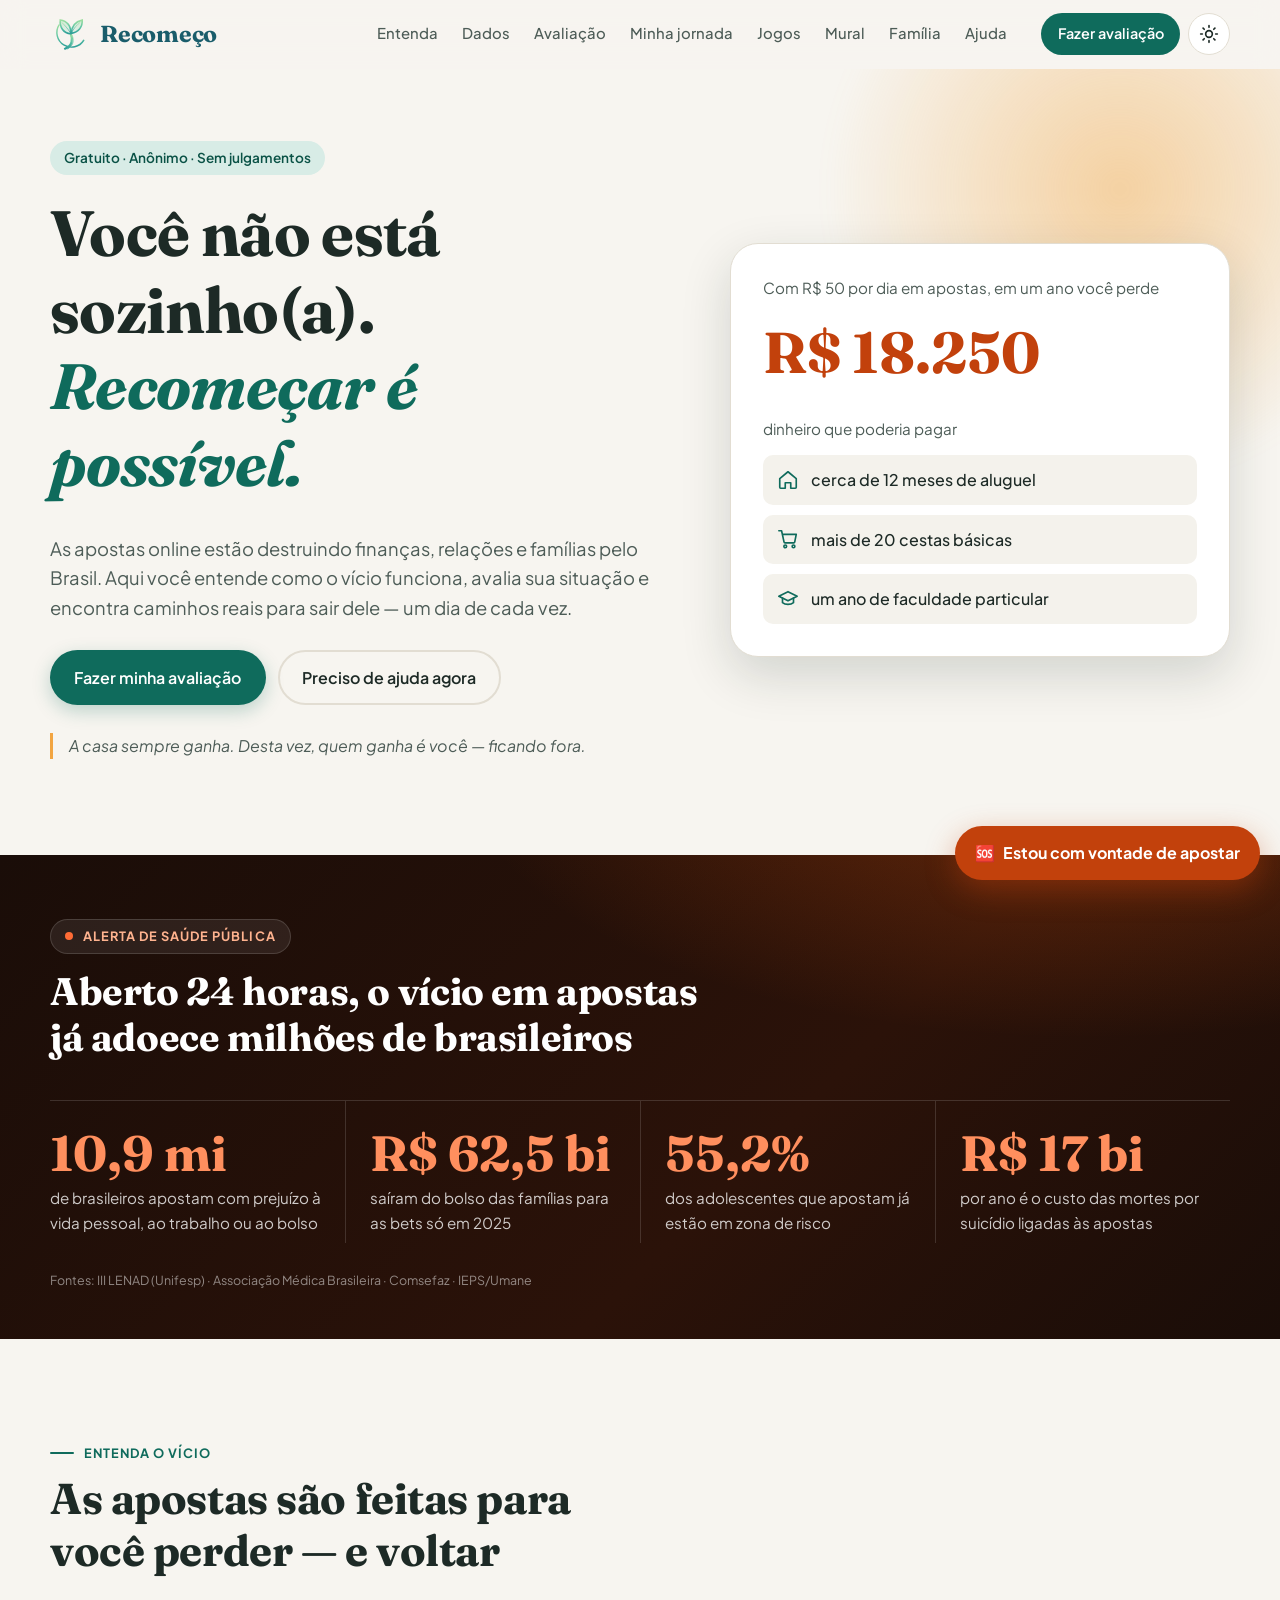
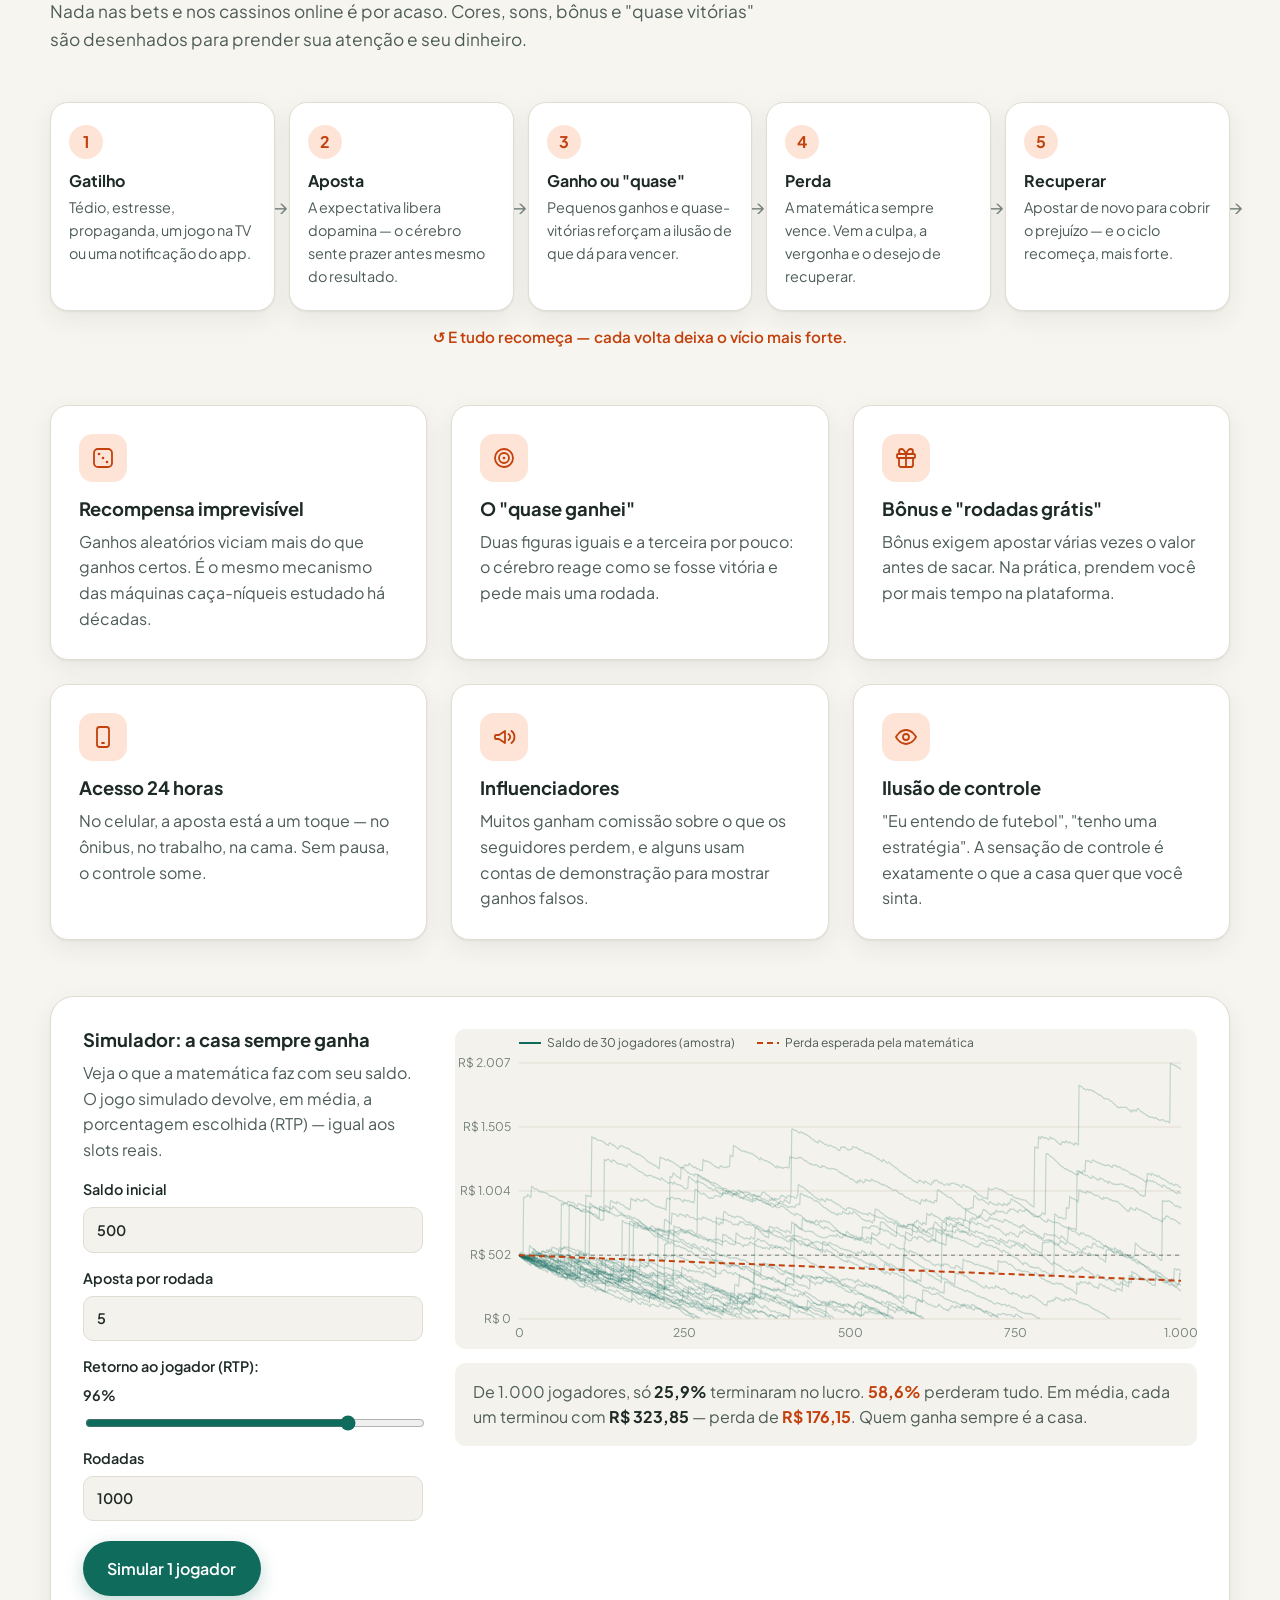
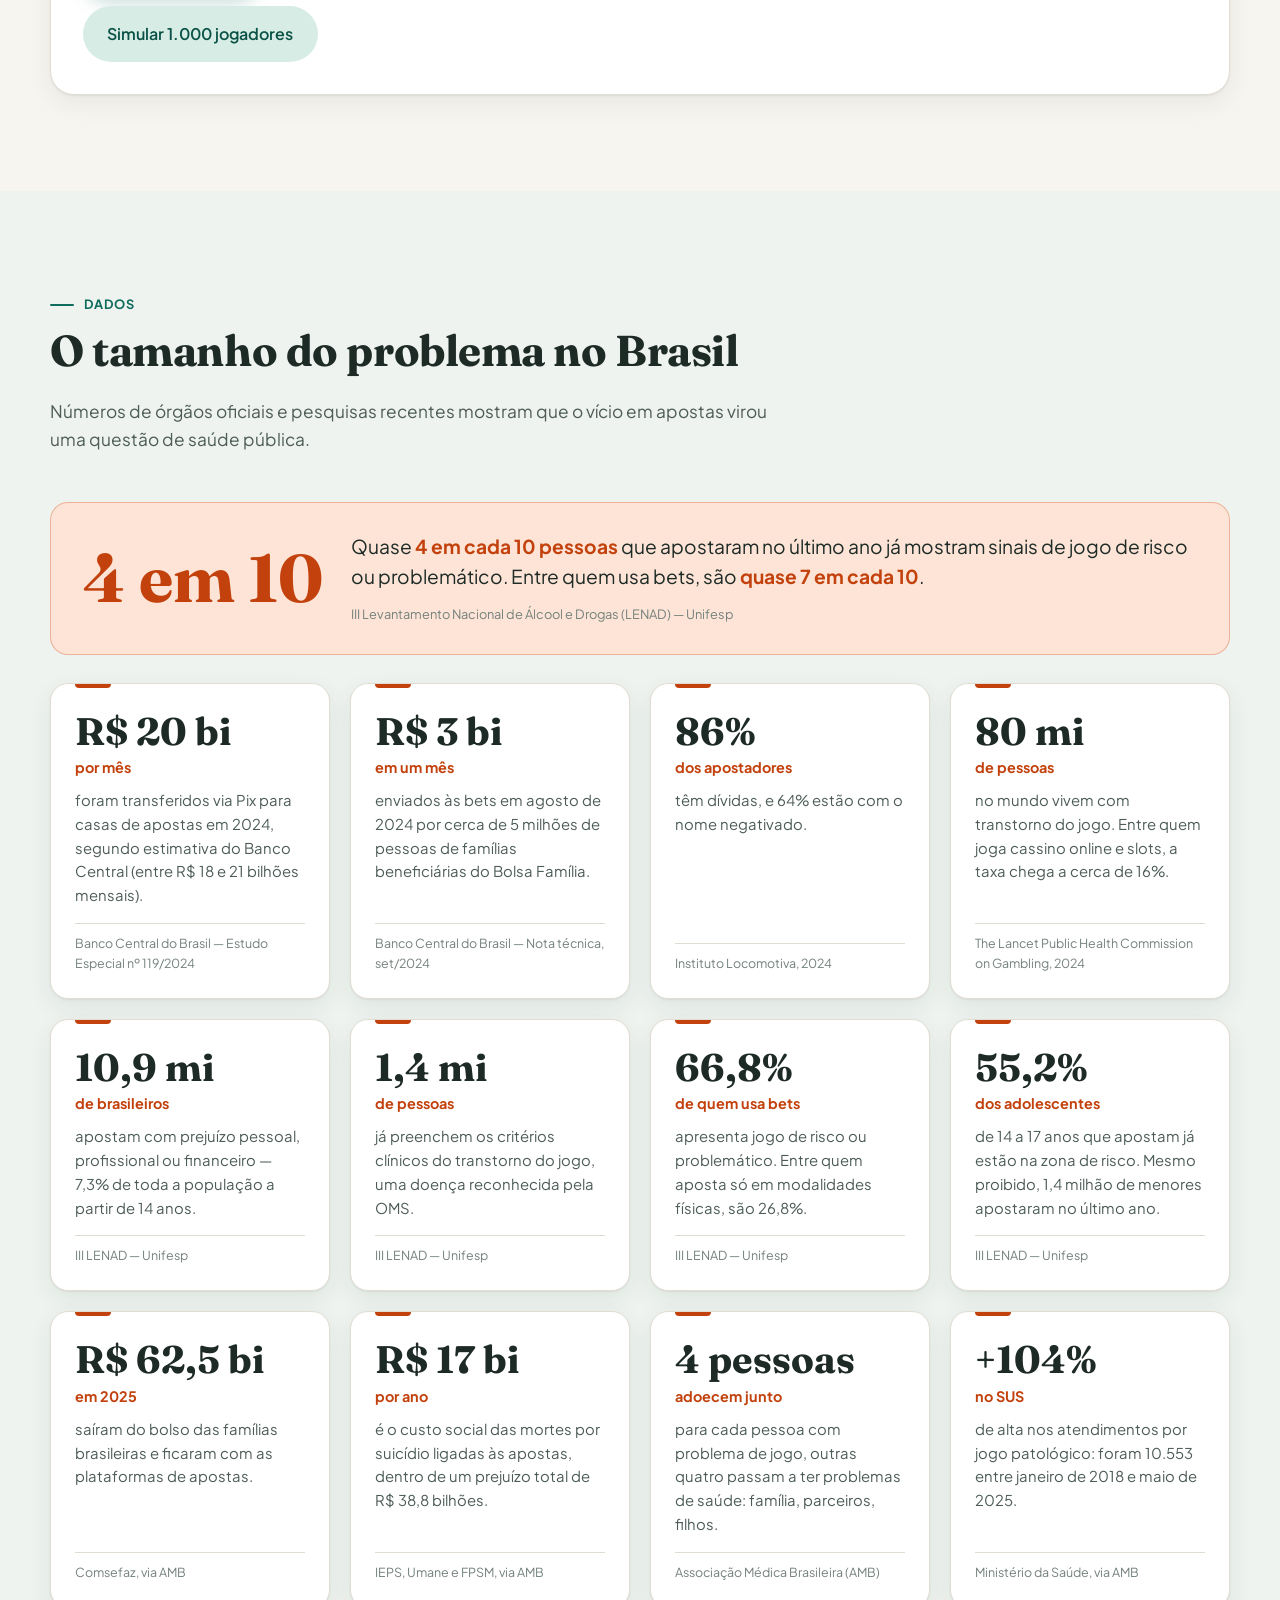
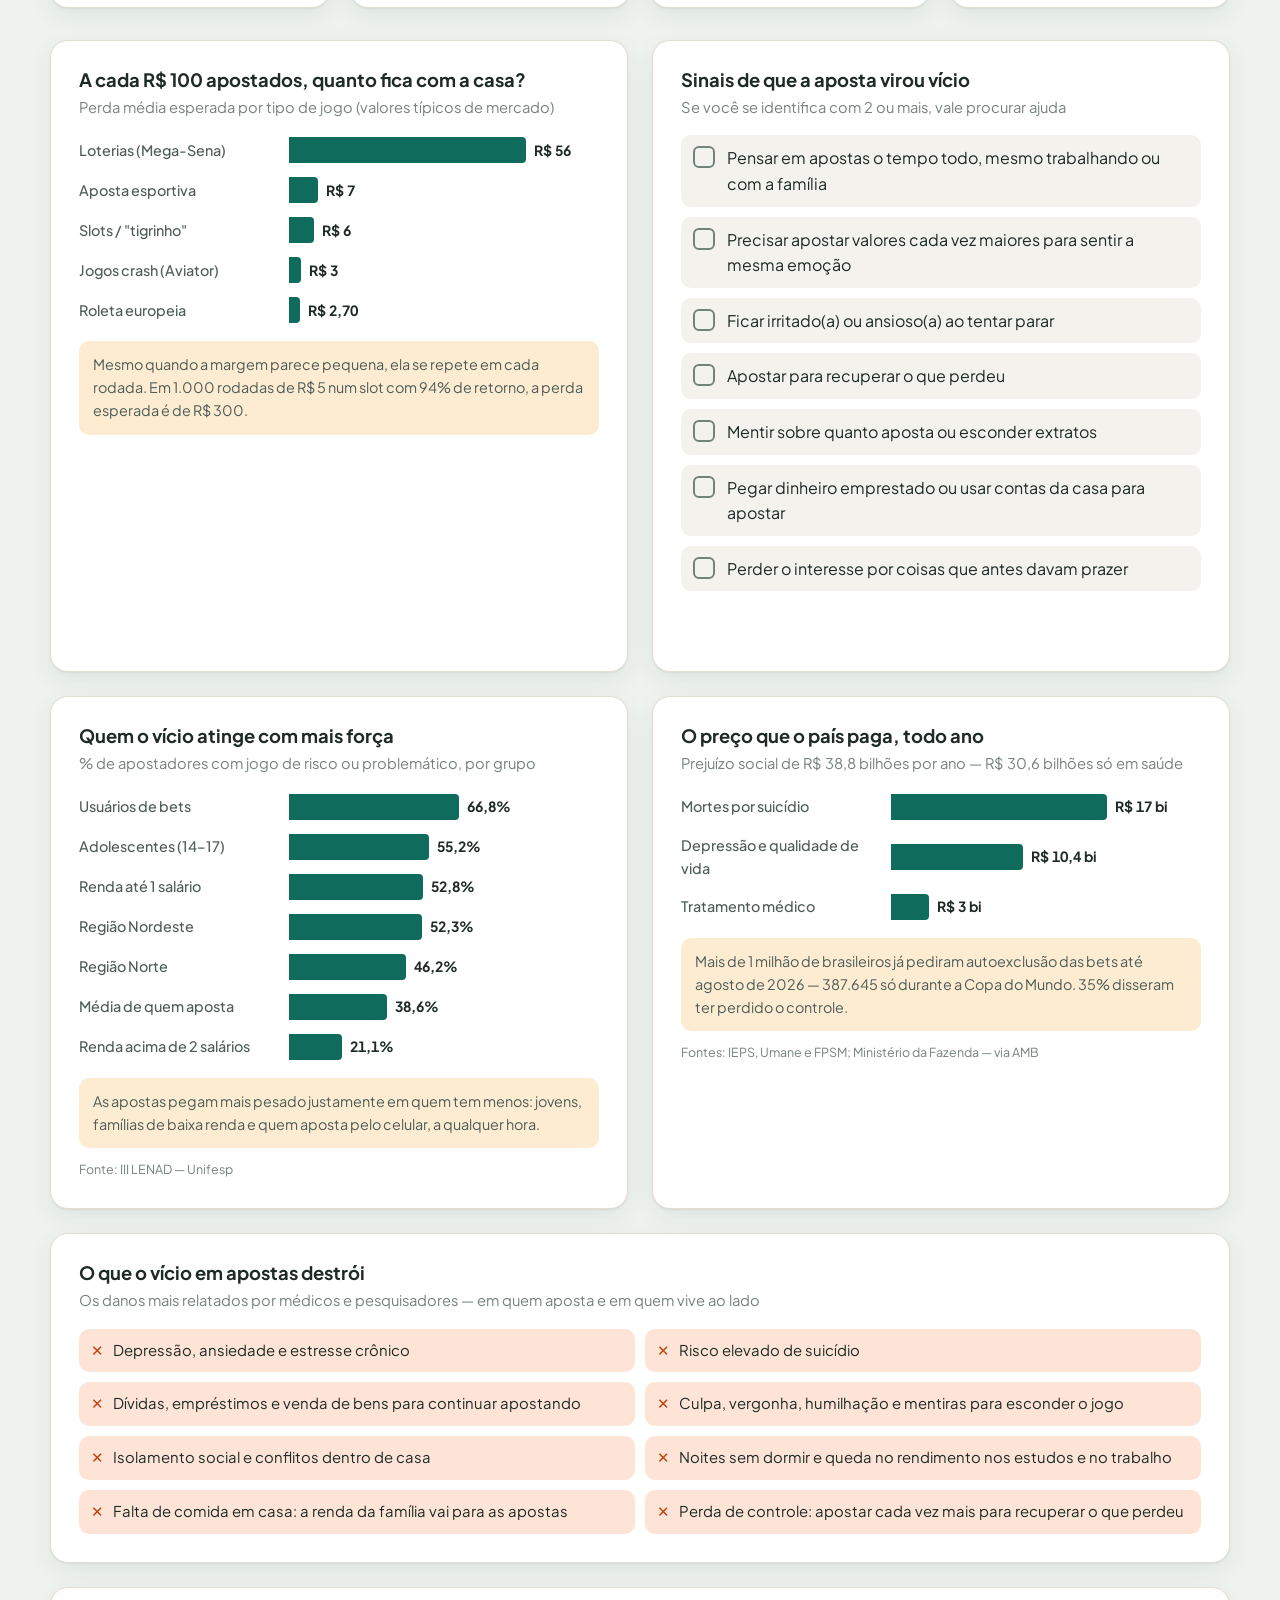
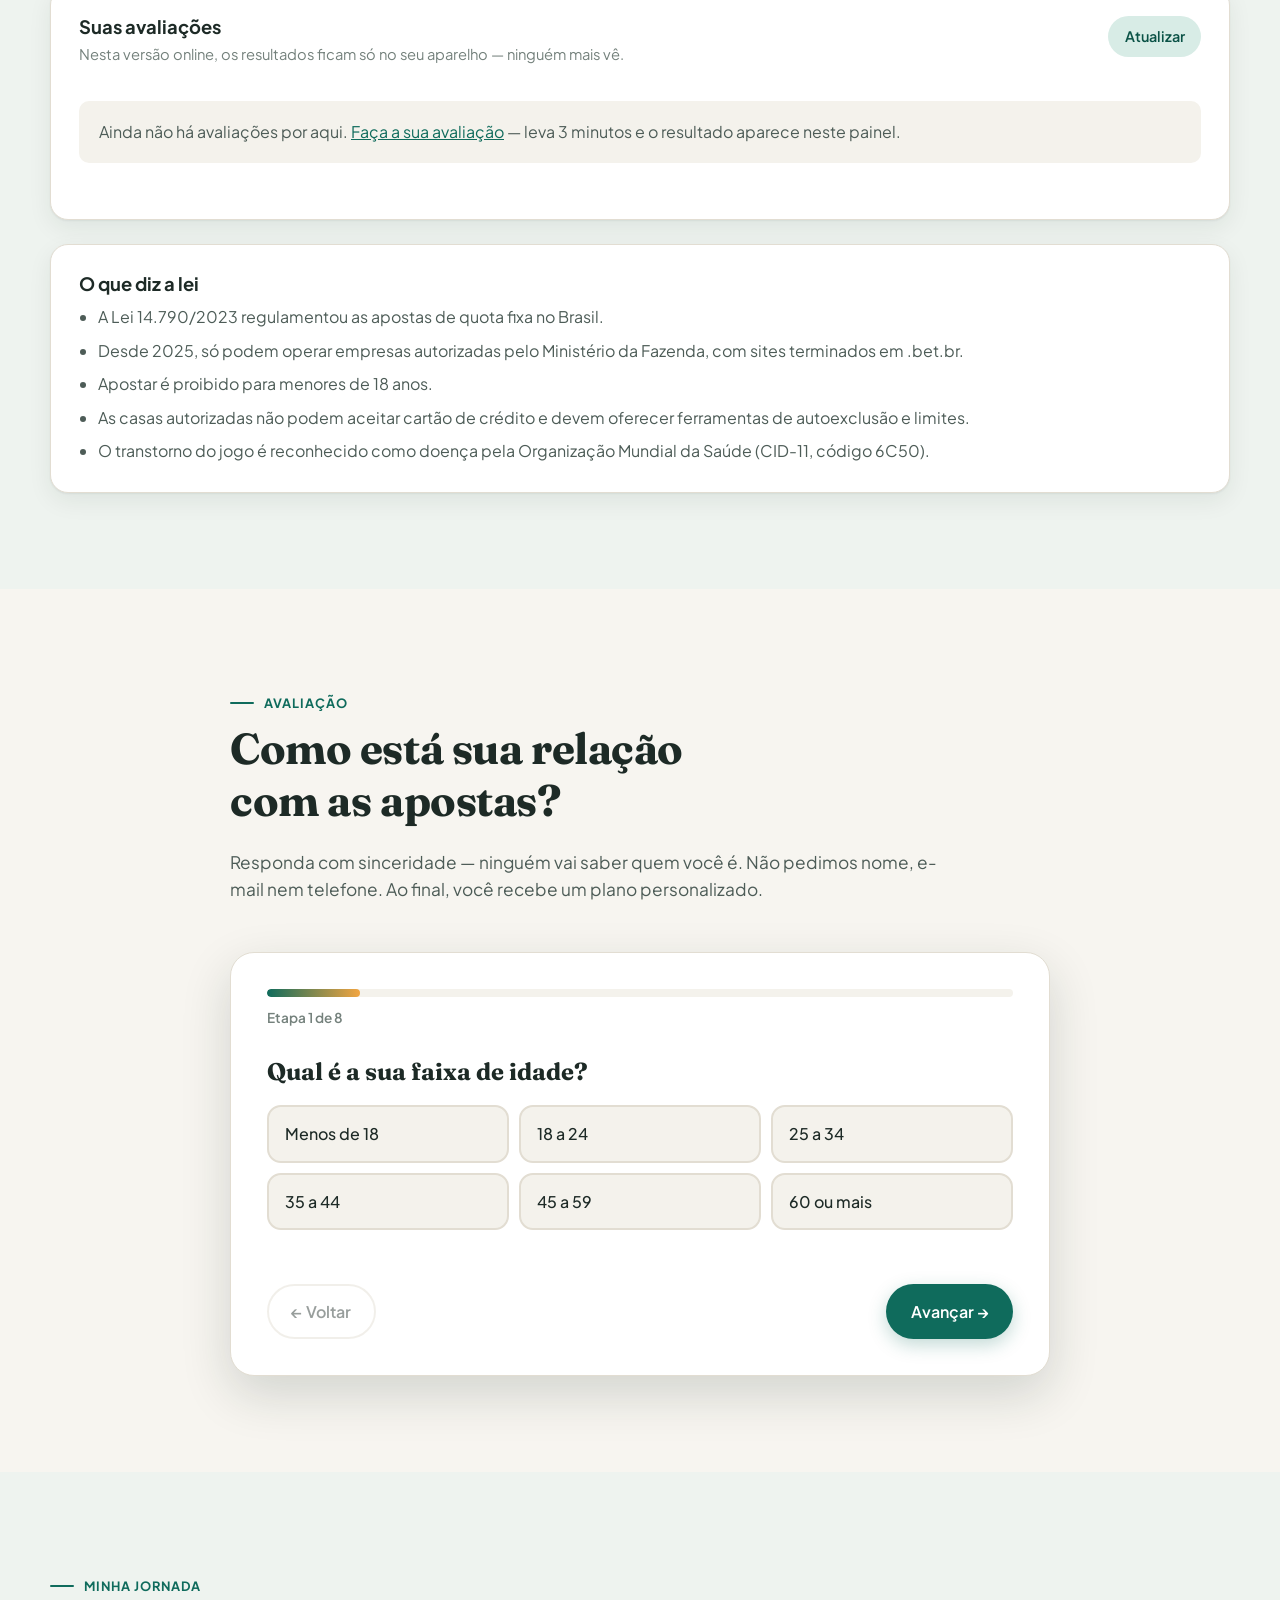
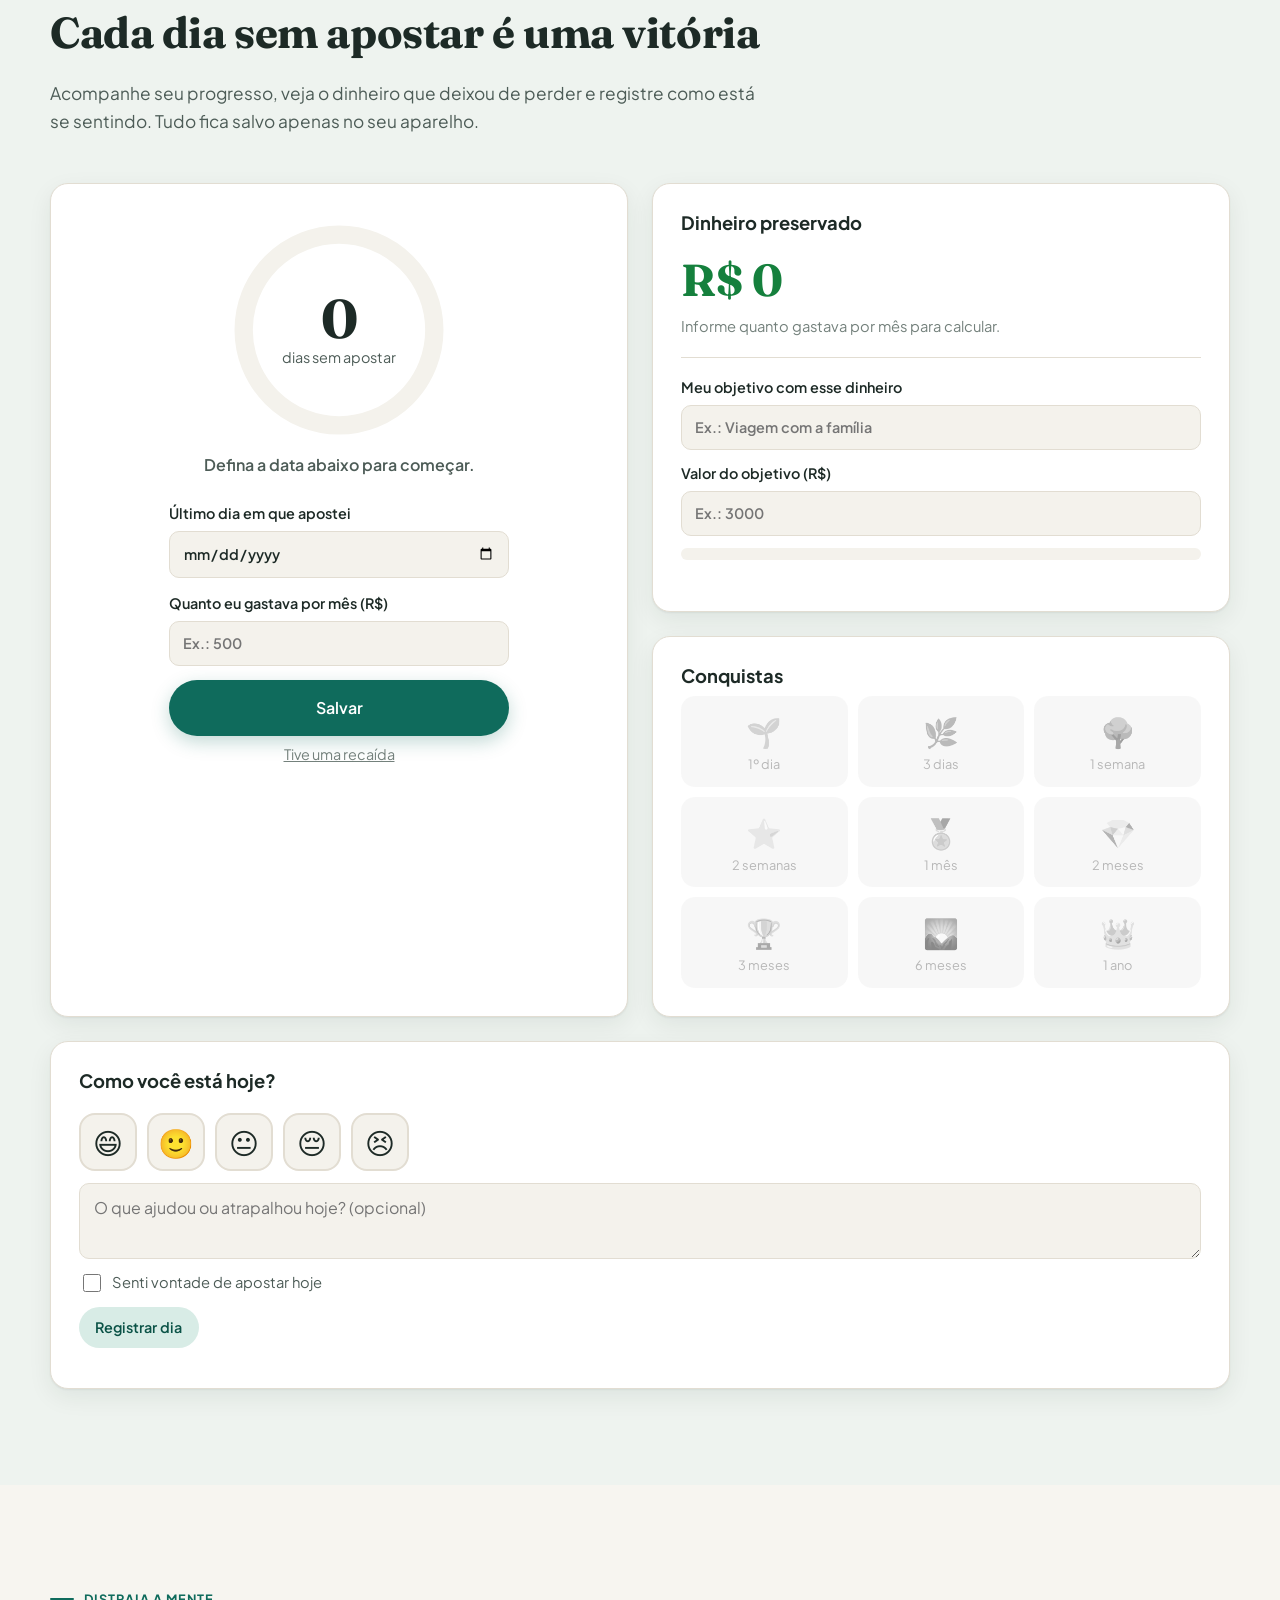
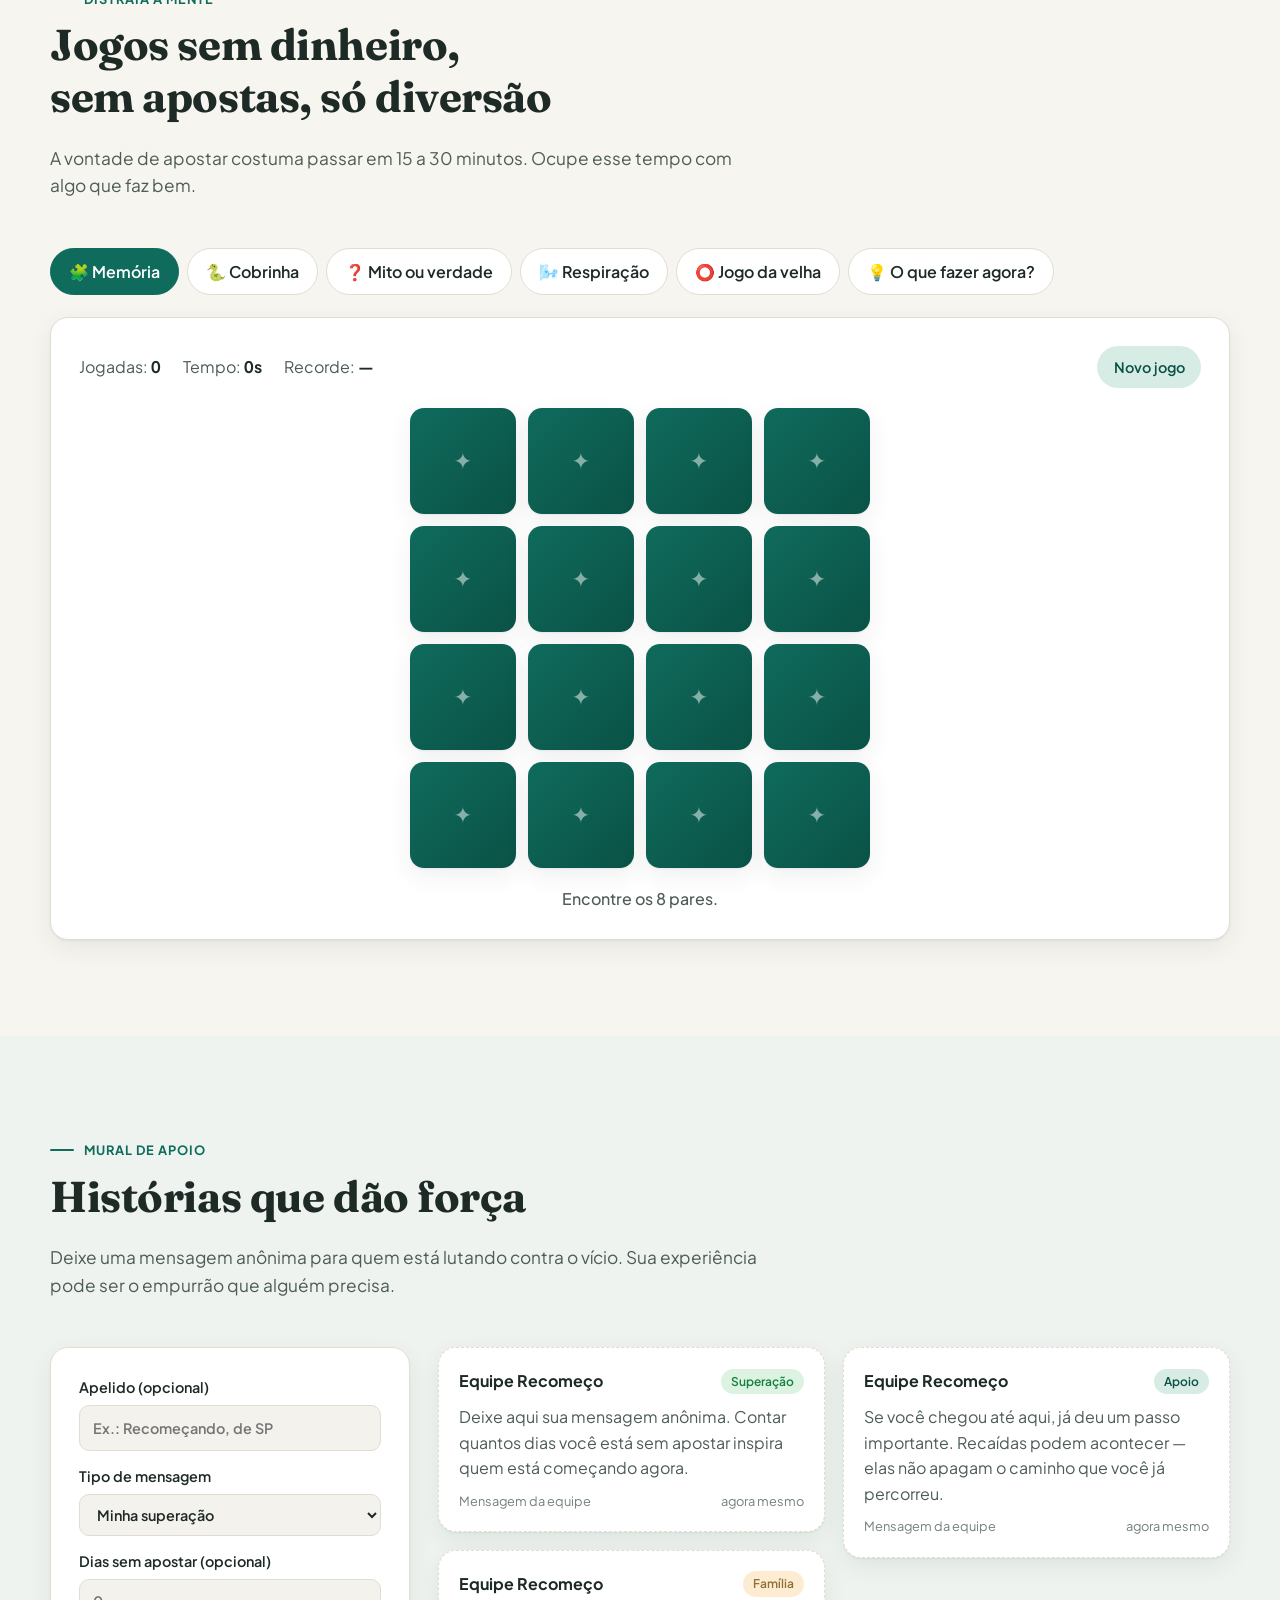
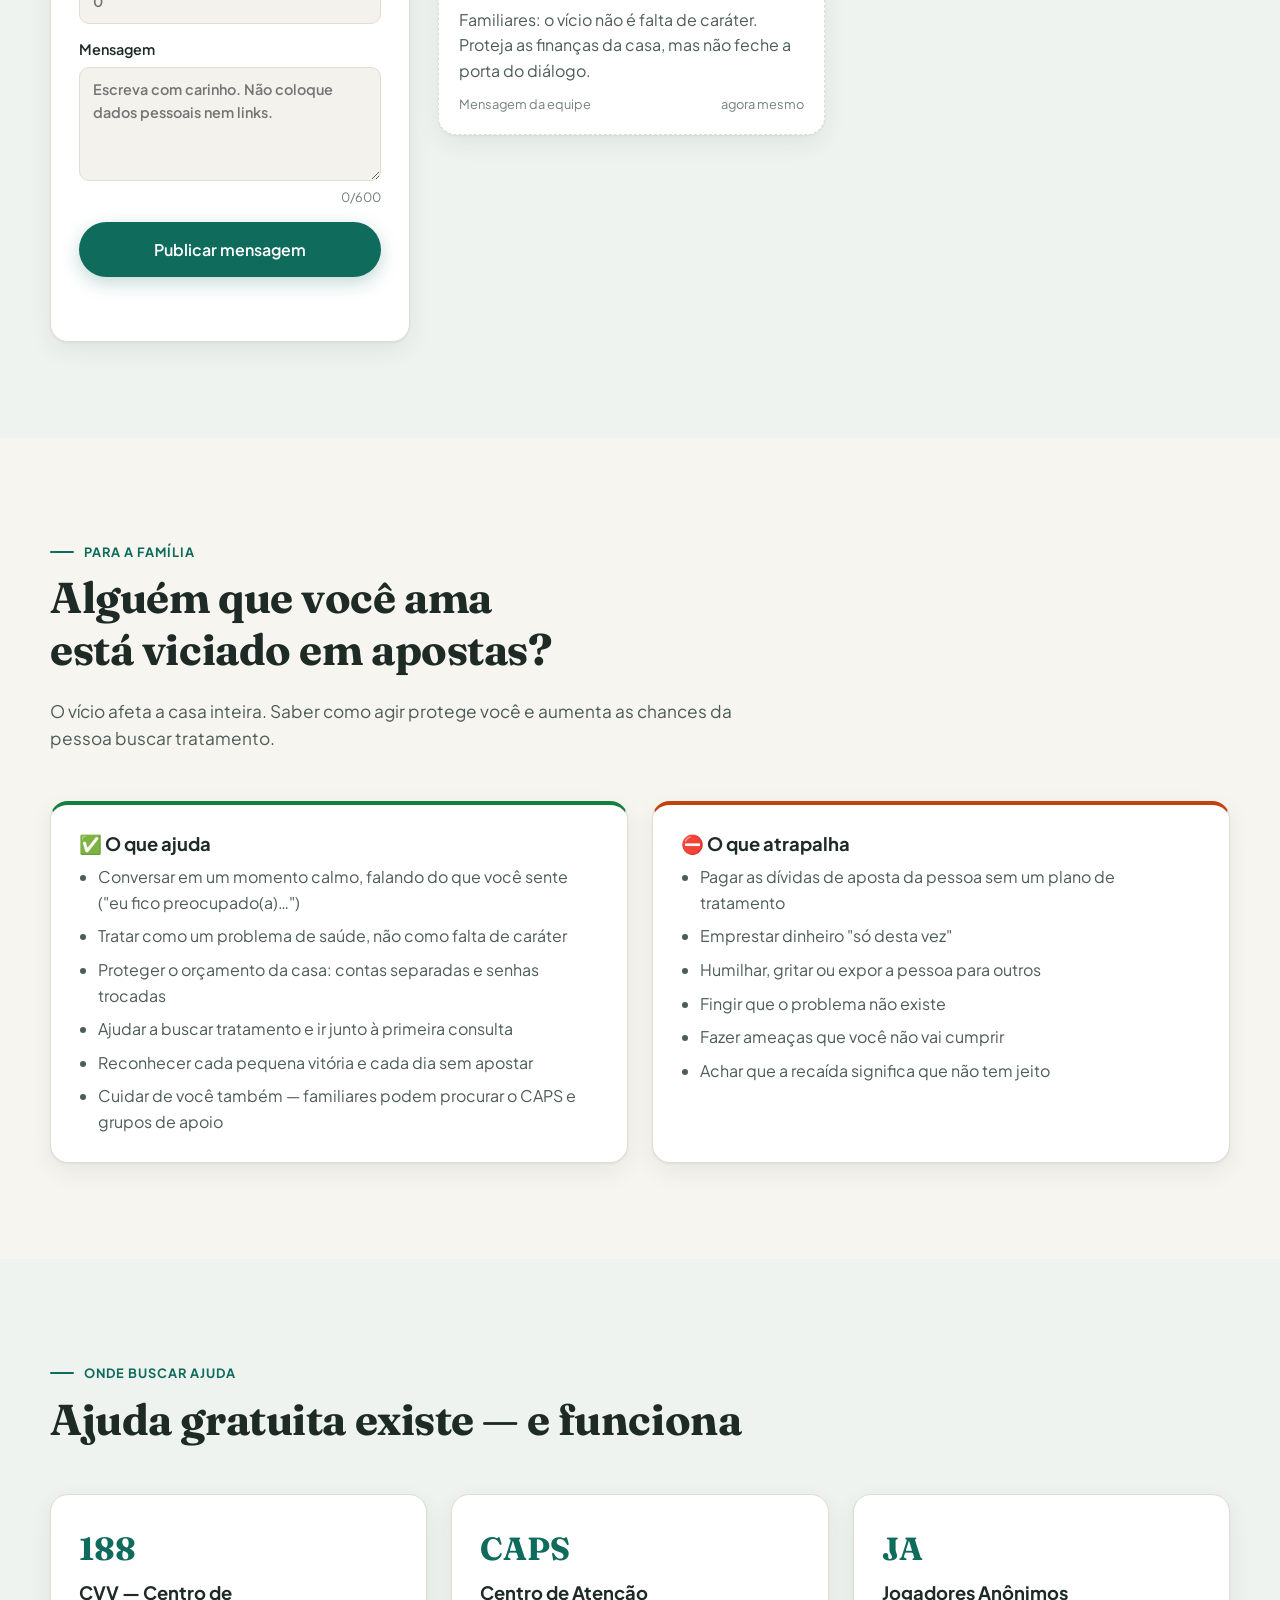
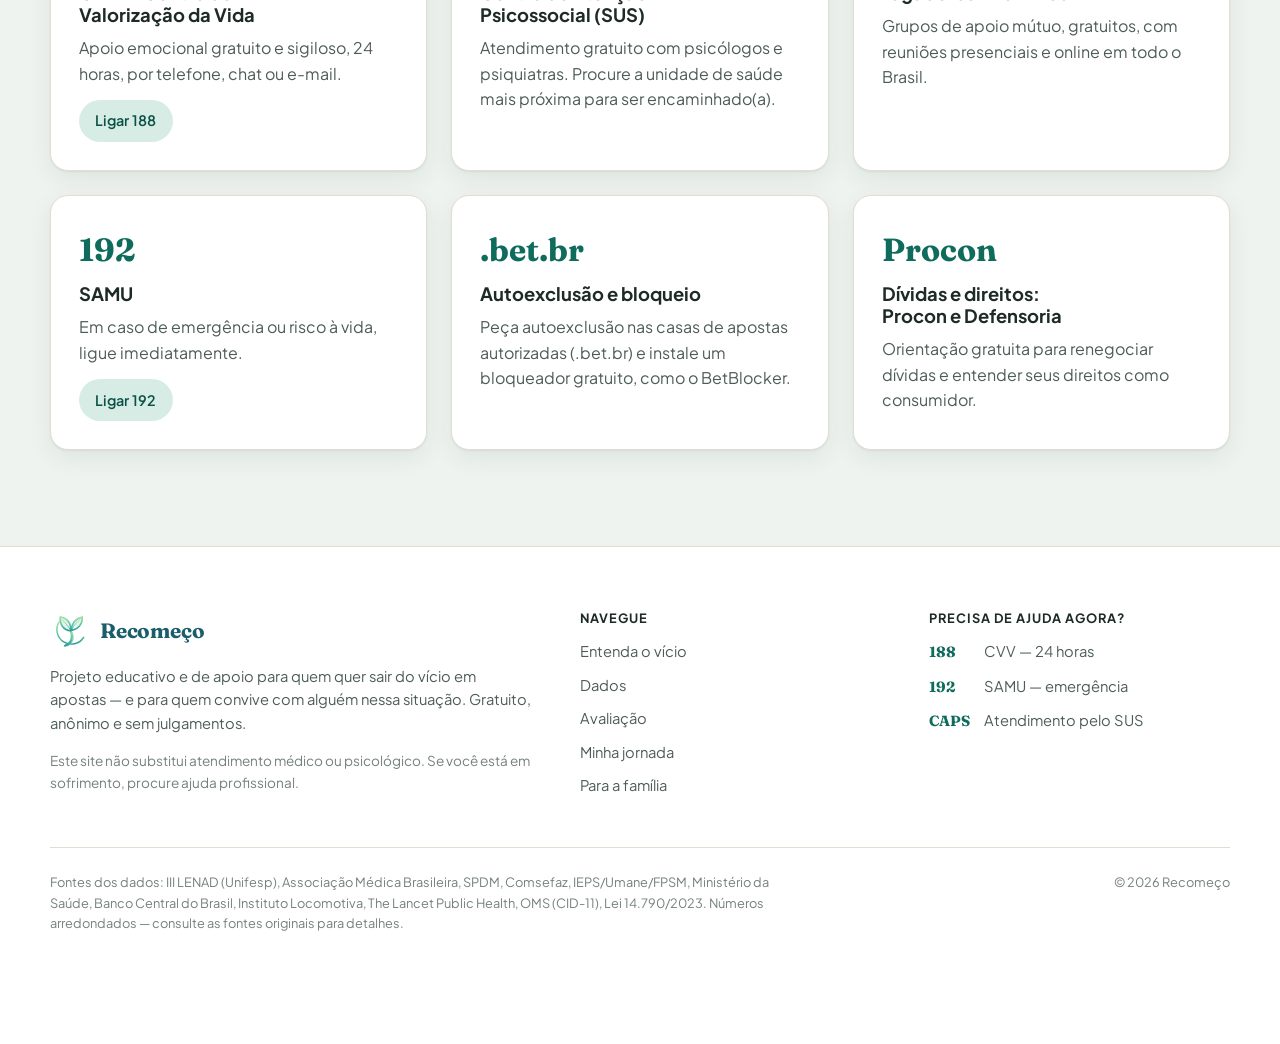
==== commit 57e0dc7c: "Troca o ícone pelo novo logo da muda Redesenha o logo em SVG (cabeçalho, rodapé e favicon), ajusta a" ====
--- a/frontend/index.html
+++ b/frontend/index.html
@@ -5,7 +5,7 @@
   <meta name="viewport" content="width=device-width, initial-scale=1.0">
   <title>Recomeço — Apoio para sair do vício em apostas</title>
   <meta name="description" content="Recomeço: avaliação gratuita, informação, jogos sem apostas e apoio para quem quer se livrar do vício em bets e cassinos online.">
-  <link rel="icon" href="img/favicon.svg" type="image/svg+xml">
+  <link rel="icon" href="img/logo.svg" type="image/svg+xml">
   <link rel="preconnect" href="https://fonts.googleapis.com">
   <link rel="preconnect" href="https://fonts.gstatic.com" crossorigin>
   <link href="https://fonts.googleapis.com/css2?family=Fraunces:opsz,wght@9..144,500;9..144,700&family=Plus+Jakarta+Sans:wght@400;500;600;700&display=swap" rel="stylesheet">
@@ -21,7 +21,7 @@
   <header class="topo" id="topo">
     <div class="container topo__inner">
       <a href="#inicio" class="marca" aria-label="Recomeço — início">
-        <svg viewBox="0 0 32 32" aria-hidden="true"><circle cx="16" cy="20" r="8" fill="var(--sol)"/><path d="M2 22h28" stroke="var(--primaria)" stroke-width="3" stroke-linecap="round"/><path d="M16 4v4M6 9l3 3M26 9l-3 3" stroke="var(--sol)" stroke-width="2.5" stroke-linecap="round"/></svg>
+        <img src="img/logo.svg" alt="" width="40" height="40">
         <span>Recomeço</span>
       </a>
       <nav class="menu" id="menu" aria-label="Navegação principal">
@@ -708,7 +708,7 @@
     <div class="container rodape__inner">
       <div class="rodape__sobre">
         <a href="#inicio" class="marca marca--rodape">
-          <svg viewBox="0 0 32 32" aria-hidden="true"><circle cx="16" cy="20" r="8" fill="var(--sol)"/><path d="M2 22h28" stroke="var(--primaria)" stroke-width="3" stroke-linecap="round"/><path d="M16 4v4M6 9l3 3M26 9l-3 3" stroke="var(--sol)" stroke-width="2.5" stroke-linecap="round"/></svg>
+          <img src="img/logo.svg" alt="" width="40" height="40">
           <span>Recomeço</span>
         </a>
         <p>Projeto educativo e de apoio para quem quer sair do vício em apostas — e para quem convive com alguém nessa situação. Gratuito, anônimo e sem julgamentos.</p>
--- a/frontend/css/style.css
+++ b/frontend/css/style.css
@@ -22,6 +22,7 @@
   --ok: #15803d;
   --ok-suave: #dcf3e2;
   --barra: #0f6b5c;
+  --marca: #1a5d6b;
   --sombra: 0 1px 2px rgb(20 40 30 / .06), 0 8px 24px rgb(20 40 30 / .07);
   --sombra-forte: 0 18px 50px rgb(20 40 30 / .16);
   --raio: 18px;
@@ -51,6 +52,8 @@
     --ok: #4ade80;
     --ok-suave: #15301f;
     --barra: #3cbfa4;
+  --marca: #e3f1ee;
+    --marca: #e3f1ee;
     --sombra: 0 1px 2px rgb(0 0 0 / .3), 0 8px 24px rgb(0 0 0 / .25);
     --sombra-forte: 0 18px 50px rgb(0 0 0 / .5);
   }
@@ -142,8 +145,8 @@
 }
 .topo.rolado { border-color: var(--borda); box-shadow: 0 4px 20px rgb(0 0 0 / .05); }
 .topo__inner { display: flex; align-items: center; gap: 24px; height: 68px; }
-.marca { display: flex; align-items: center; gap: 10px; font-family: var(--fonte-titulo); font-size: 1.35rem; font-weight: 700; color: var(--texto); text-decoration: none; }
-.marca svg { width: 32px; height: 32px; }
+.marca { display: flex; align-items: center; gap: 10px; font-family: var(--fonte-titulo); font-size: 1.45rem; font-weight: 700; letter-spacing: -.01em; color: var(--marca); text-decoration: none; }
+.marca img { width: 40px; height: 40px; }
 .menu { display: flex; gap: 4px; margin-left: auto; }
 .menu a { padding: 8px 10px; border-radius: 999px; color: var(--texto-2); text-decoration: none; font-weight: 500; font-size: .93rem; transition: background .2s, color .2s; }
 .menu a:hover, .menu a.ativo { background: var(--primaria-suave); color: var(--primaria-forte); }
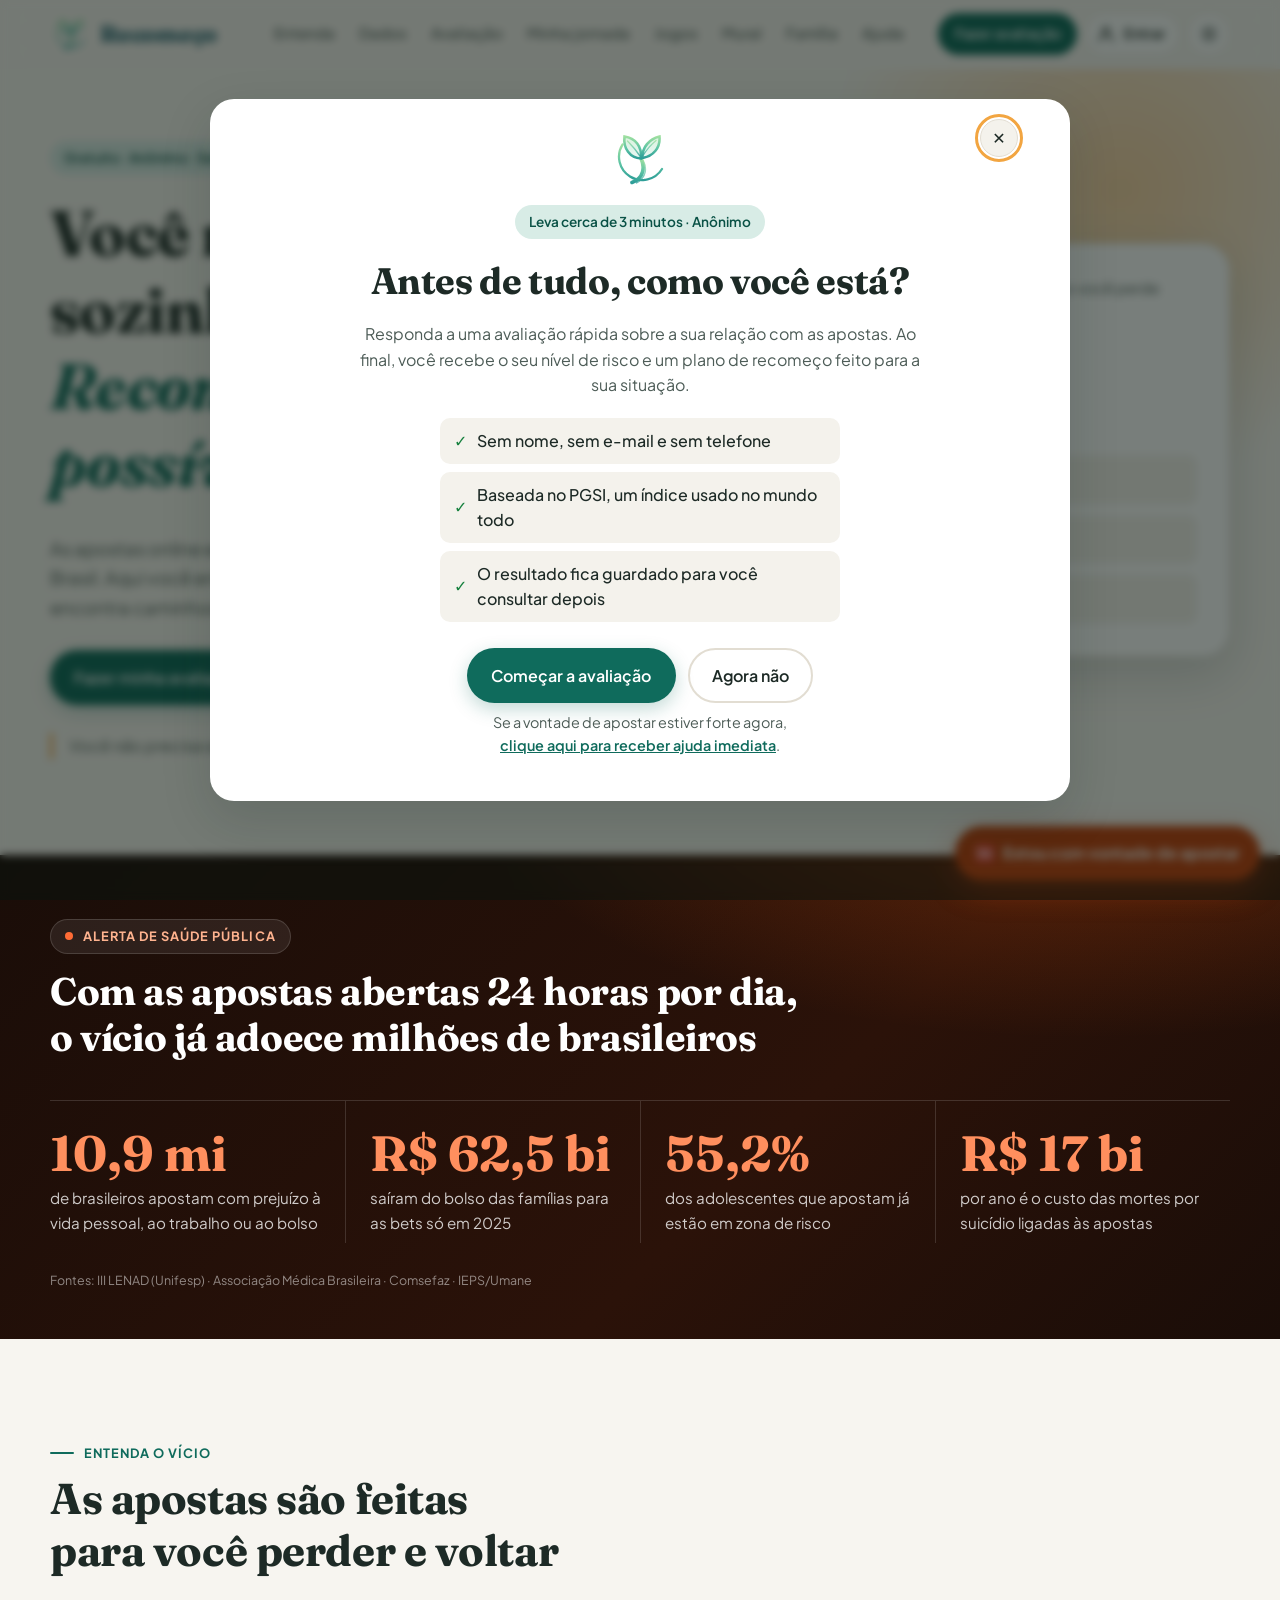
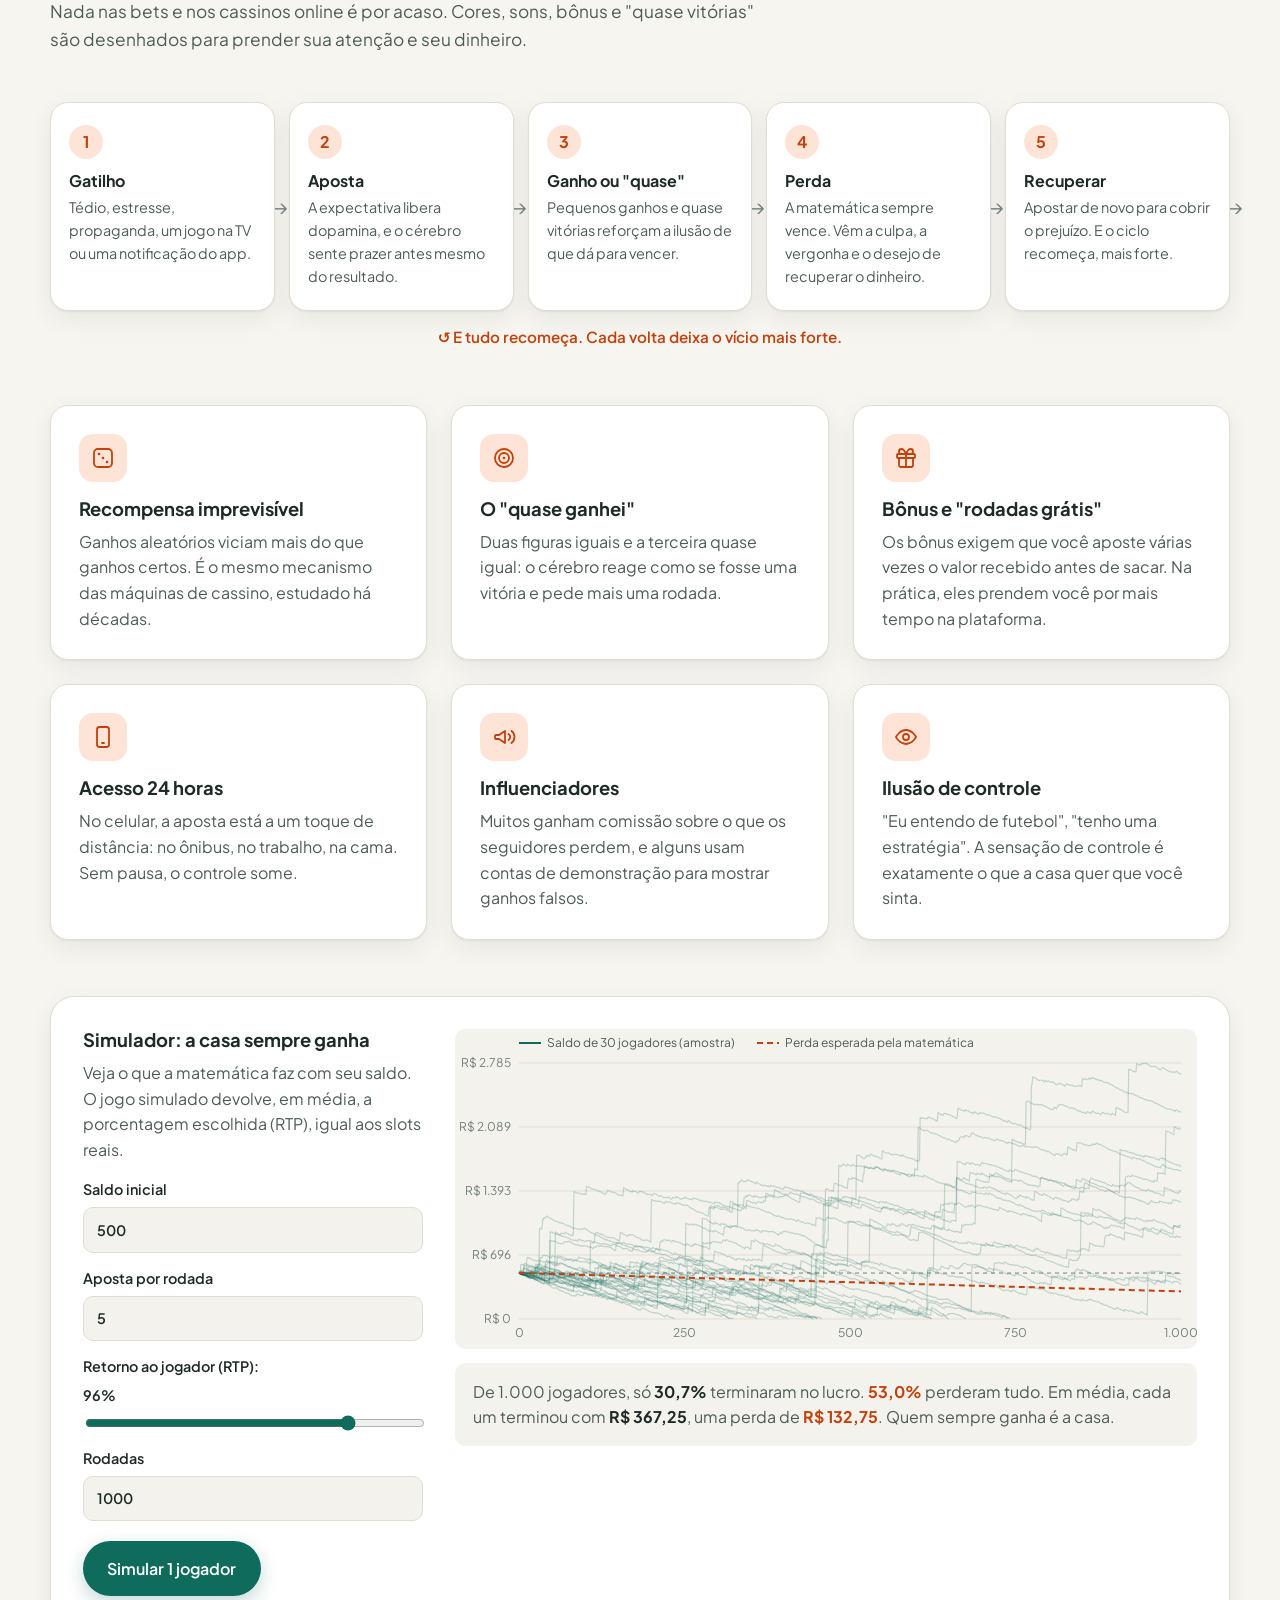
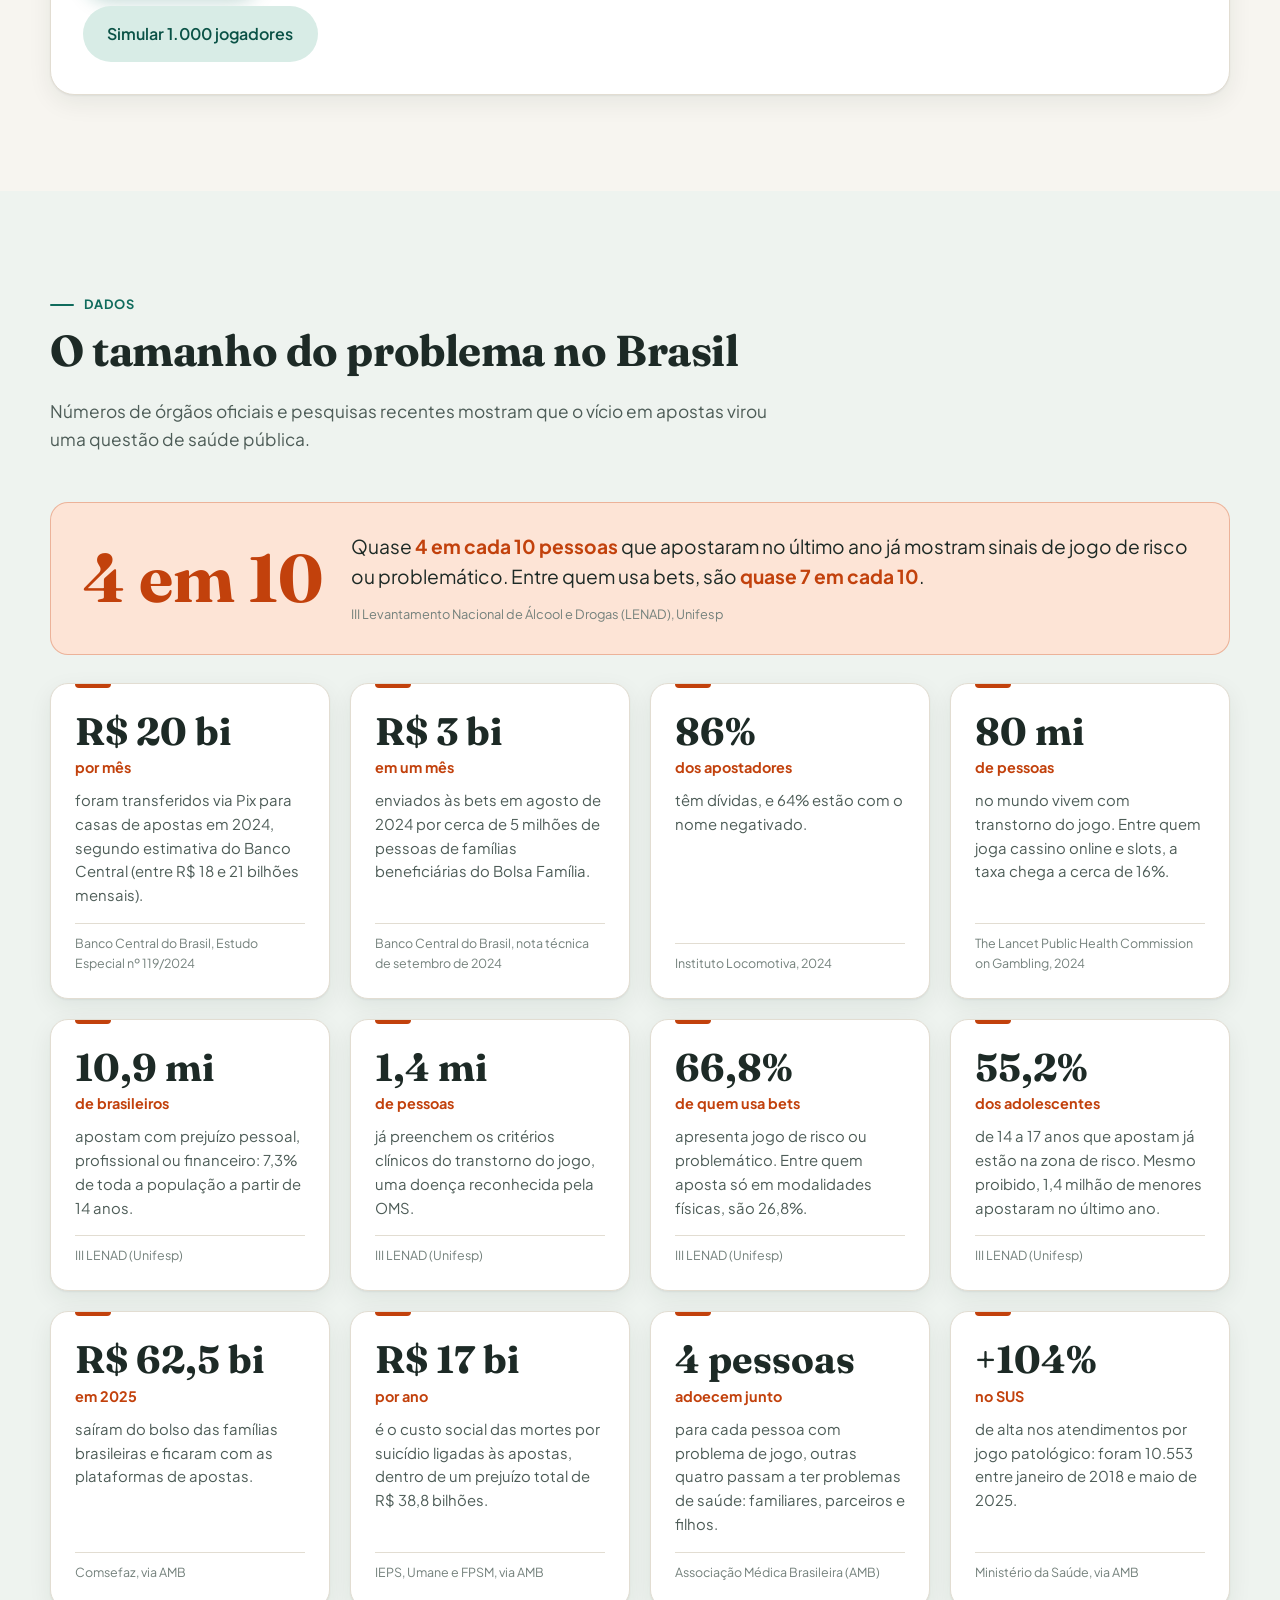
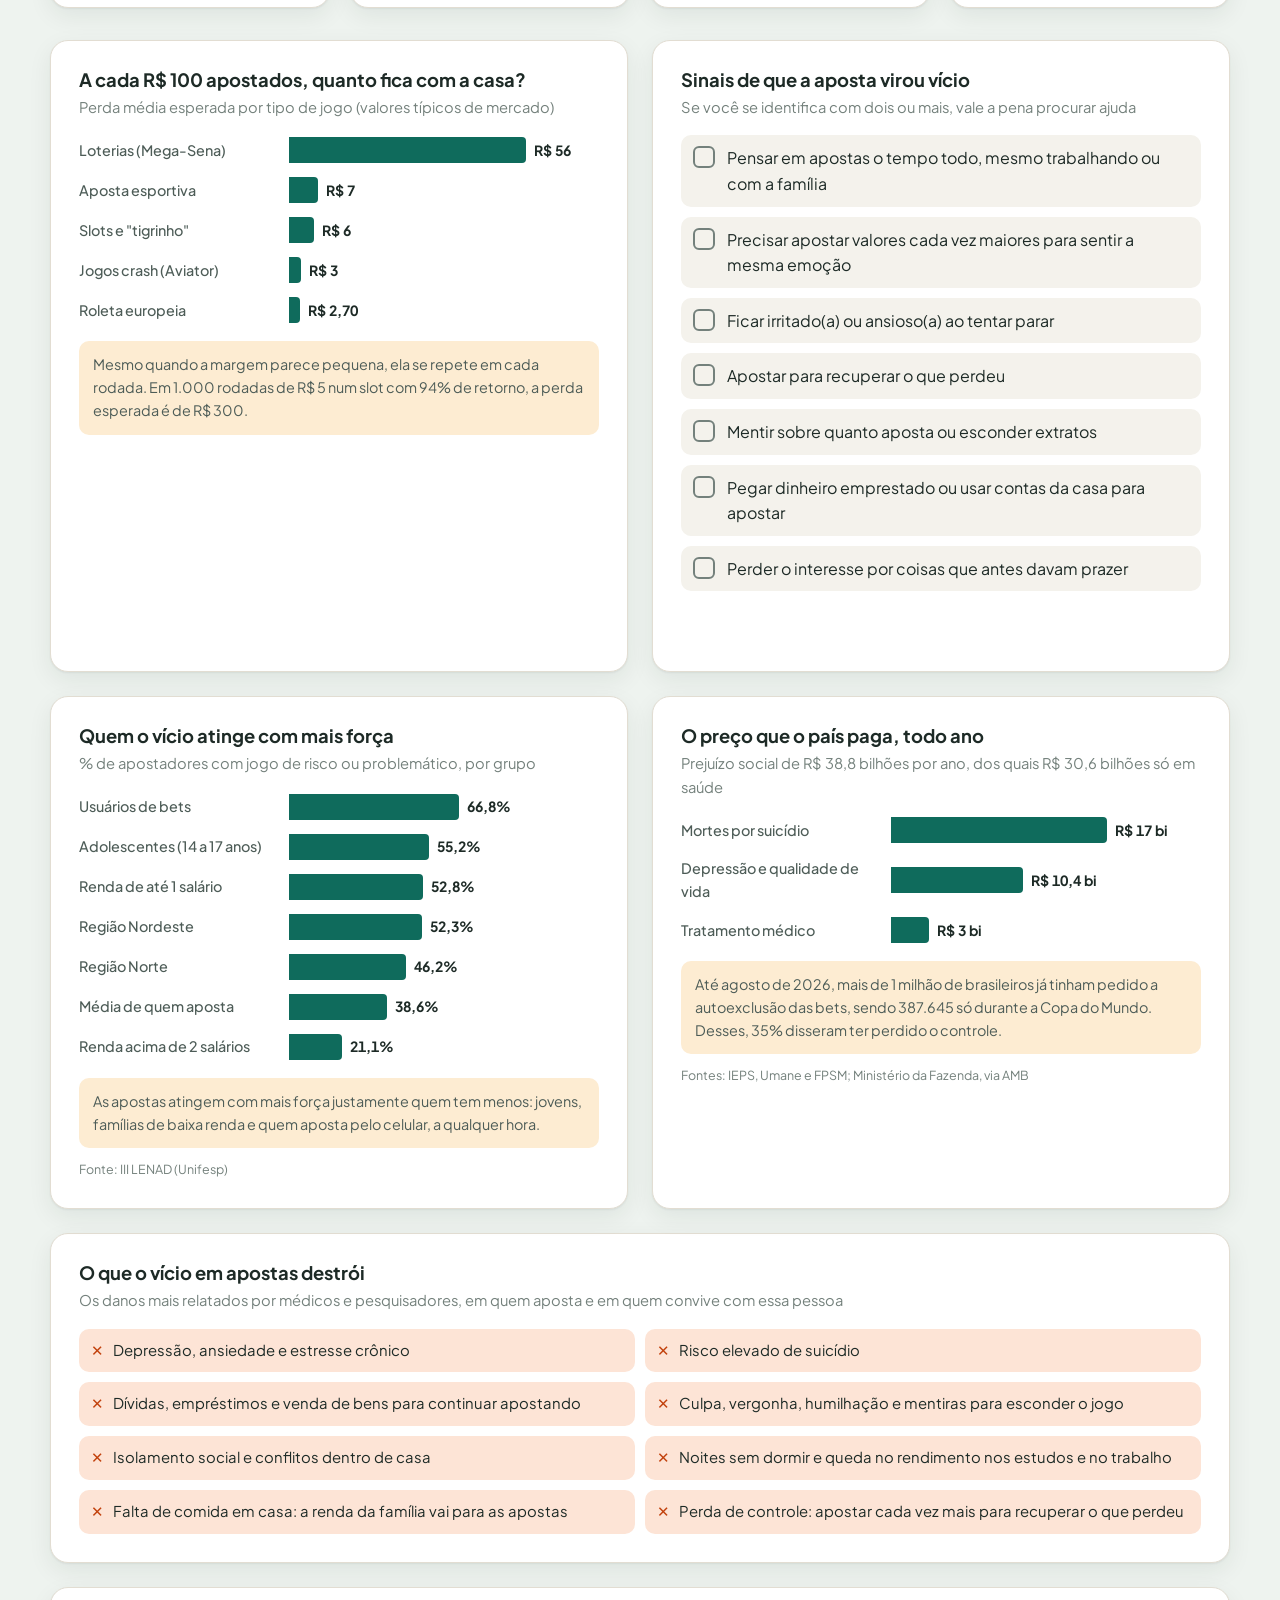
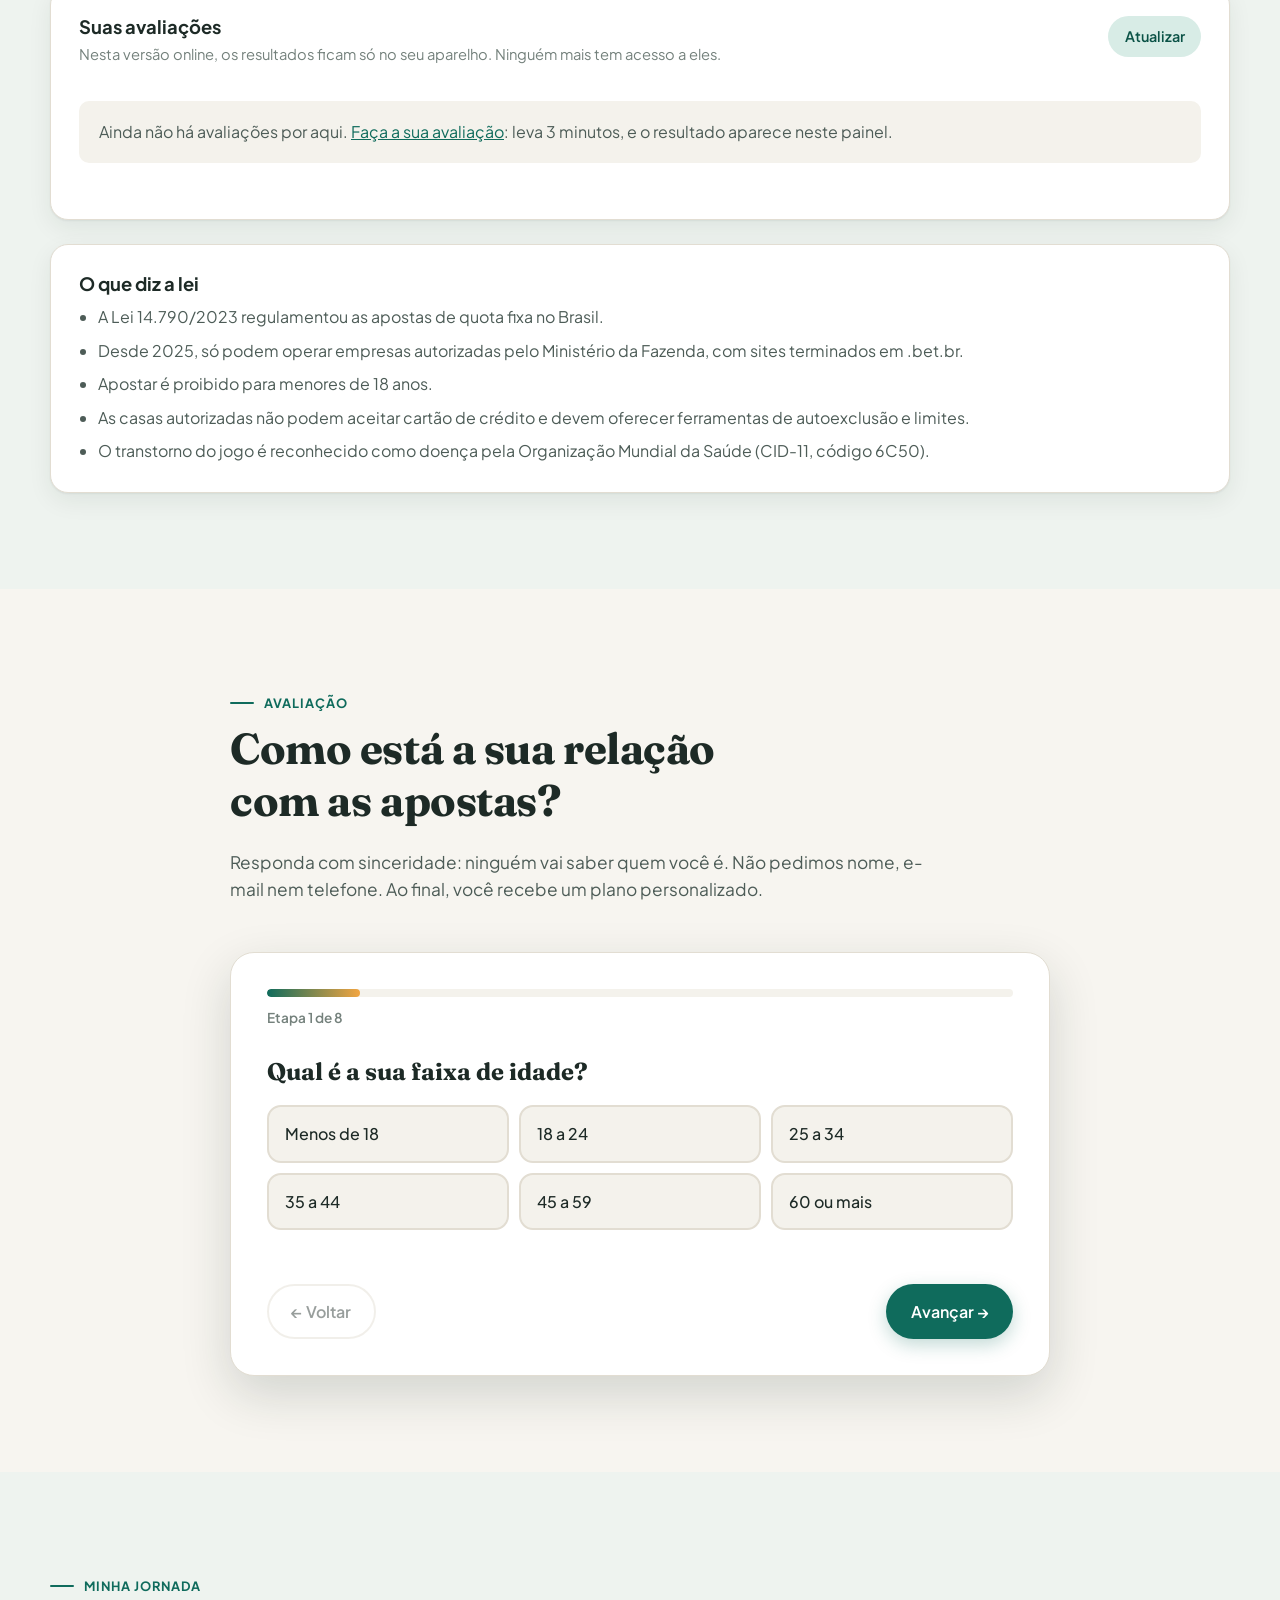
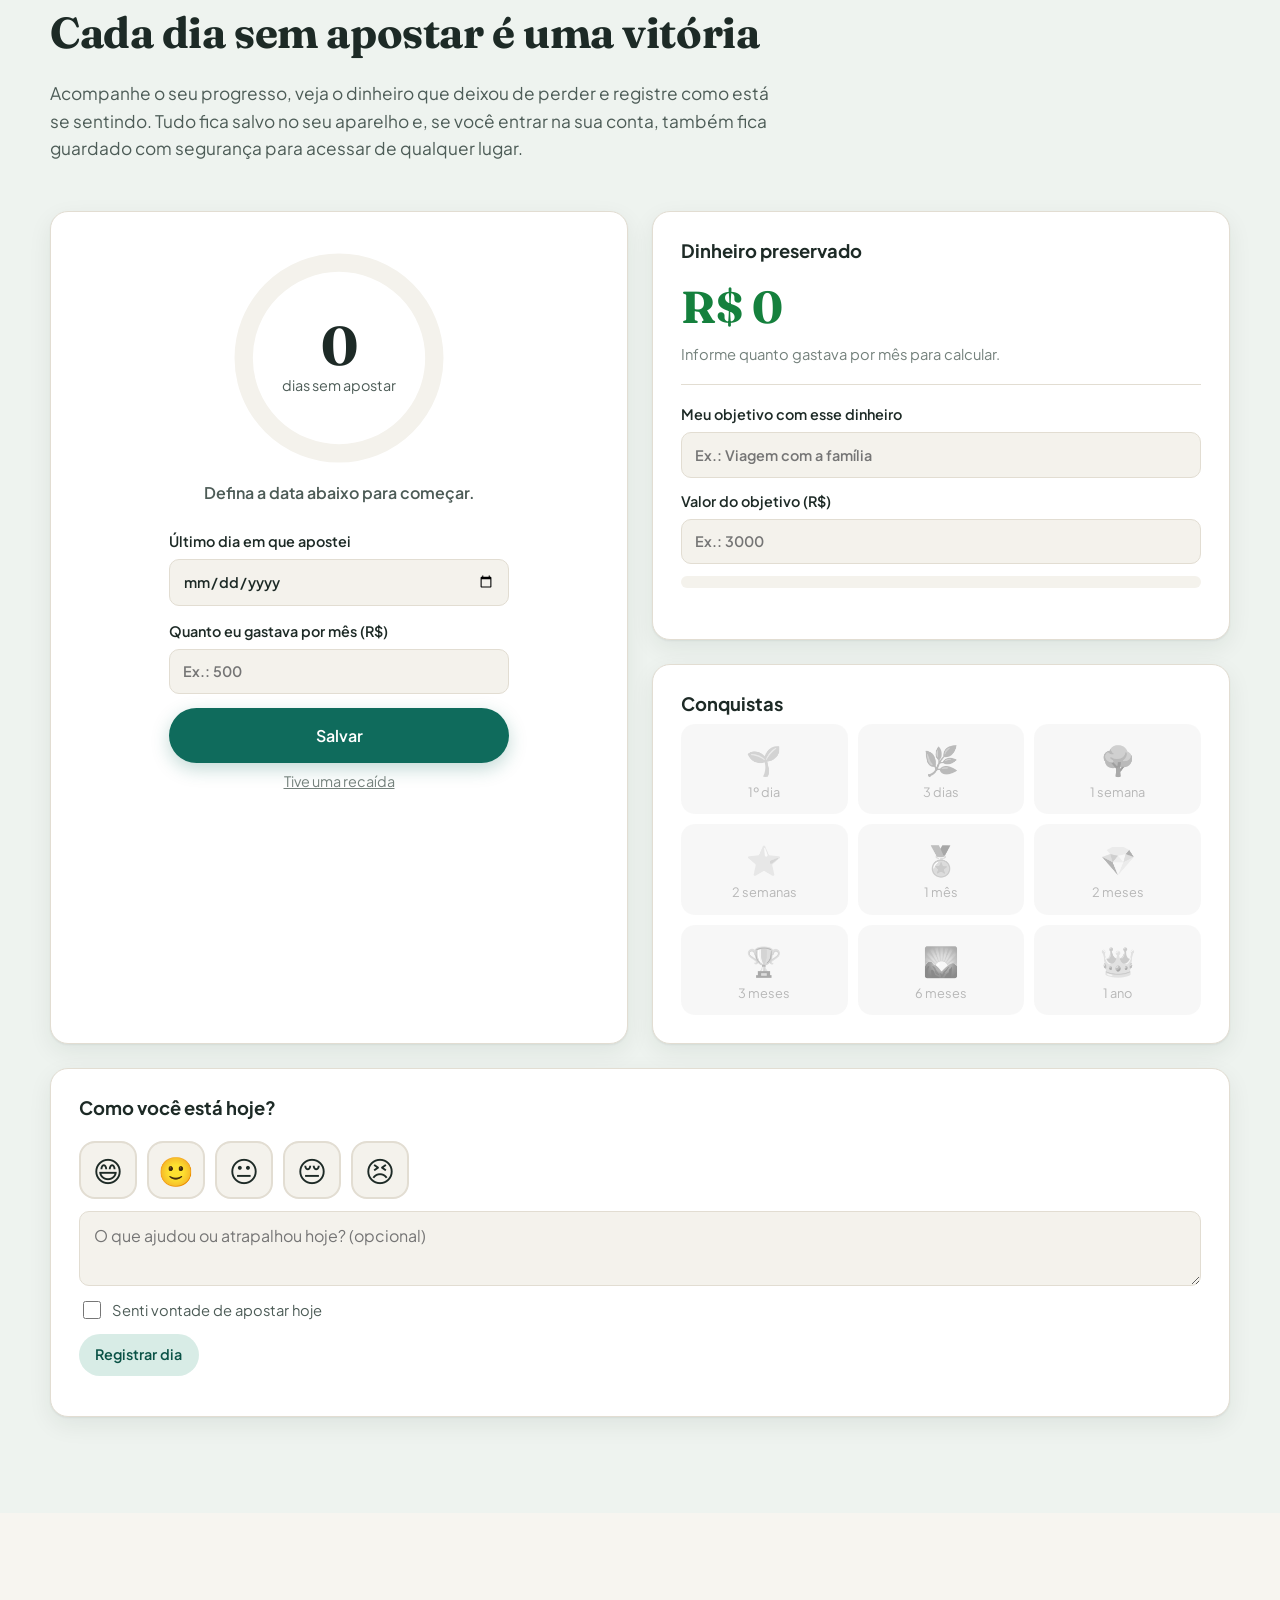
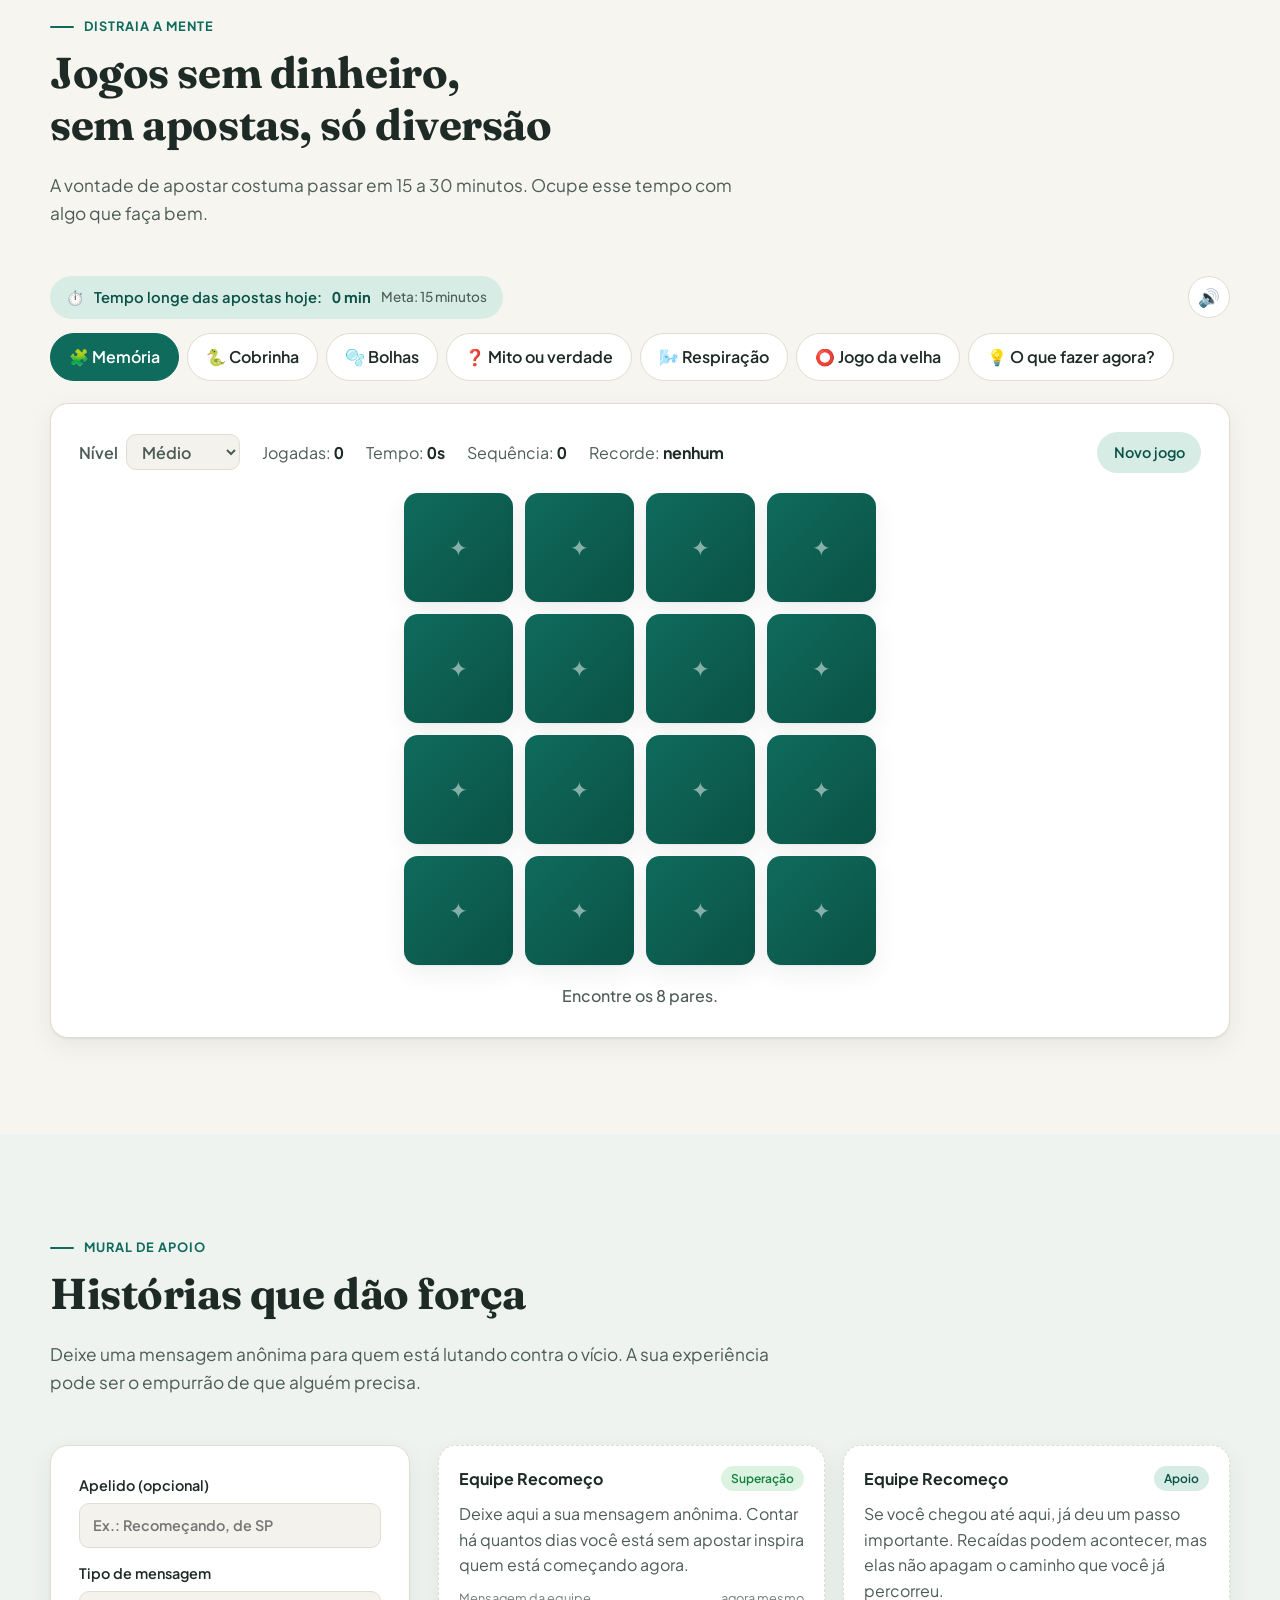
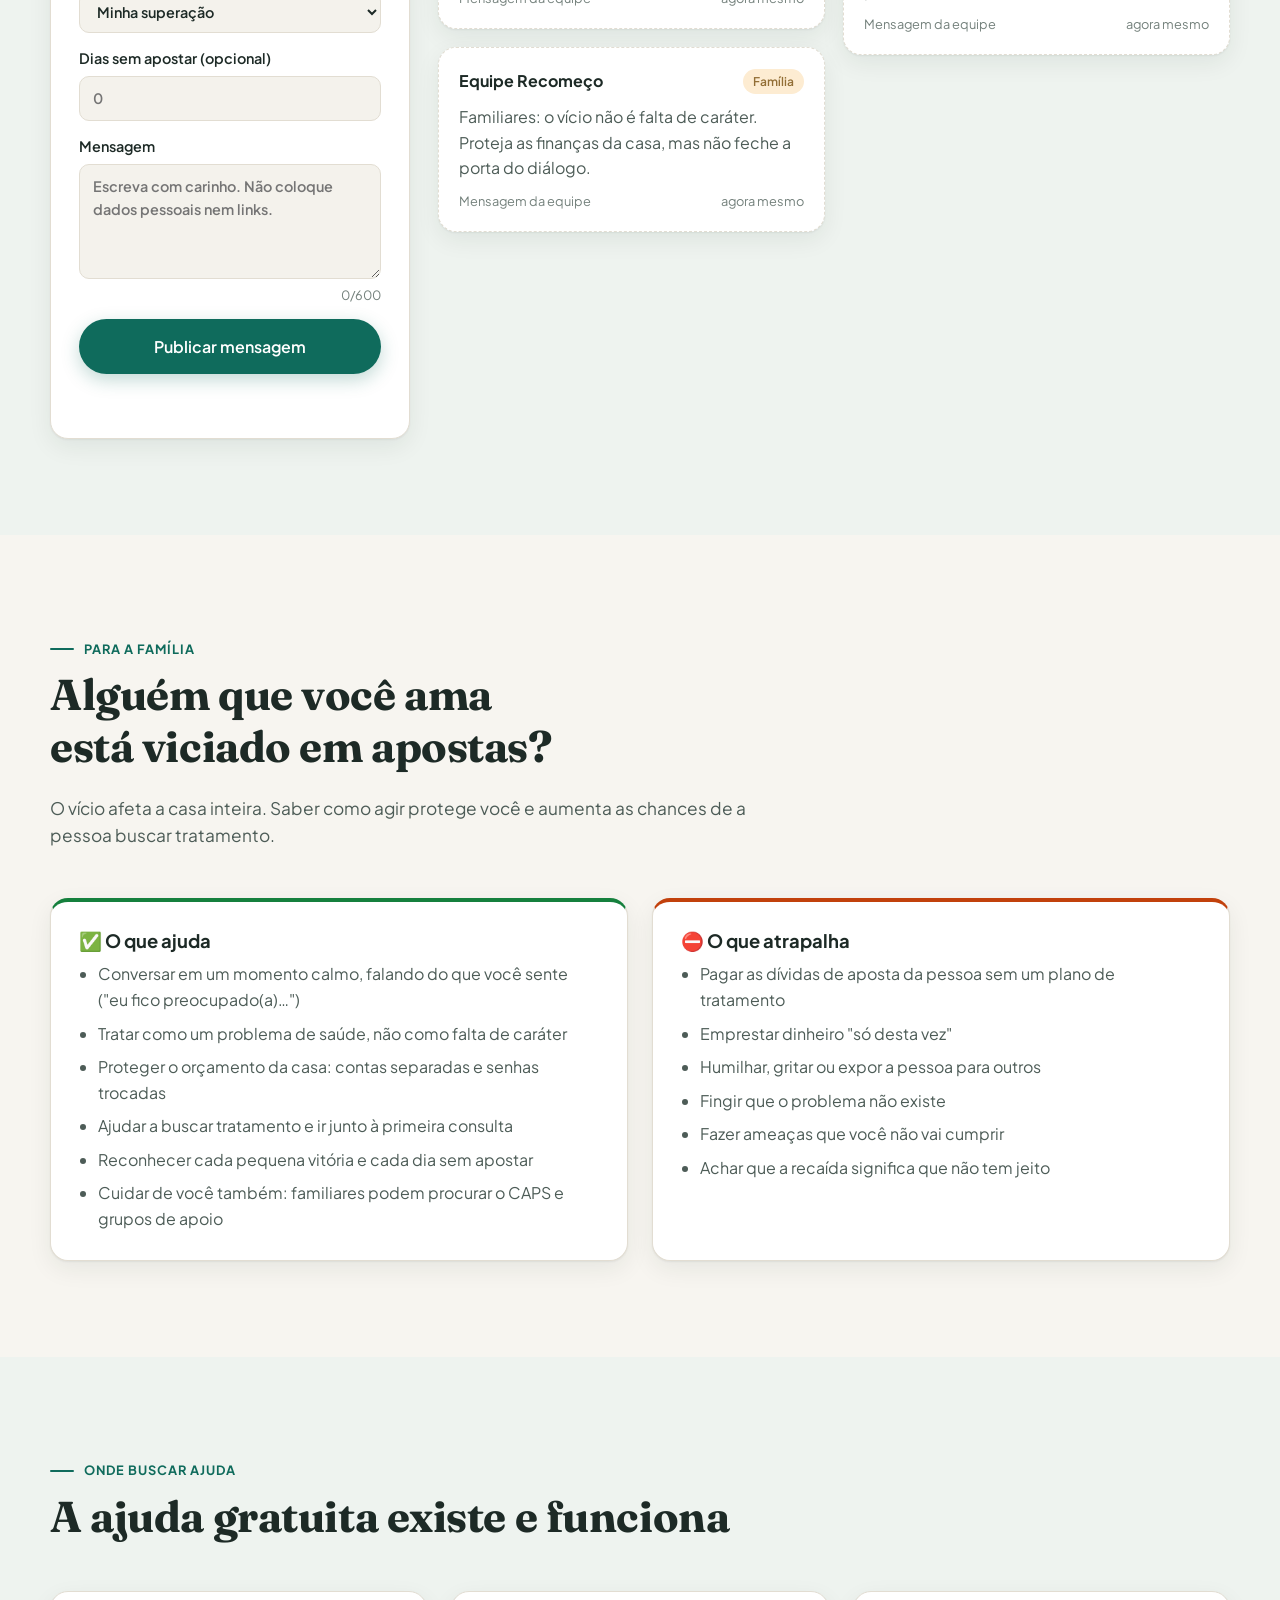
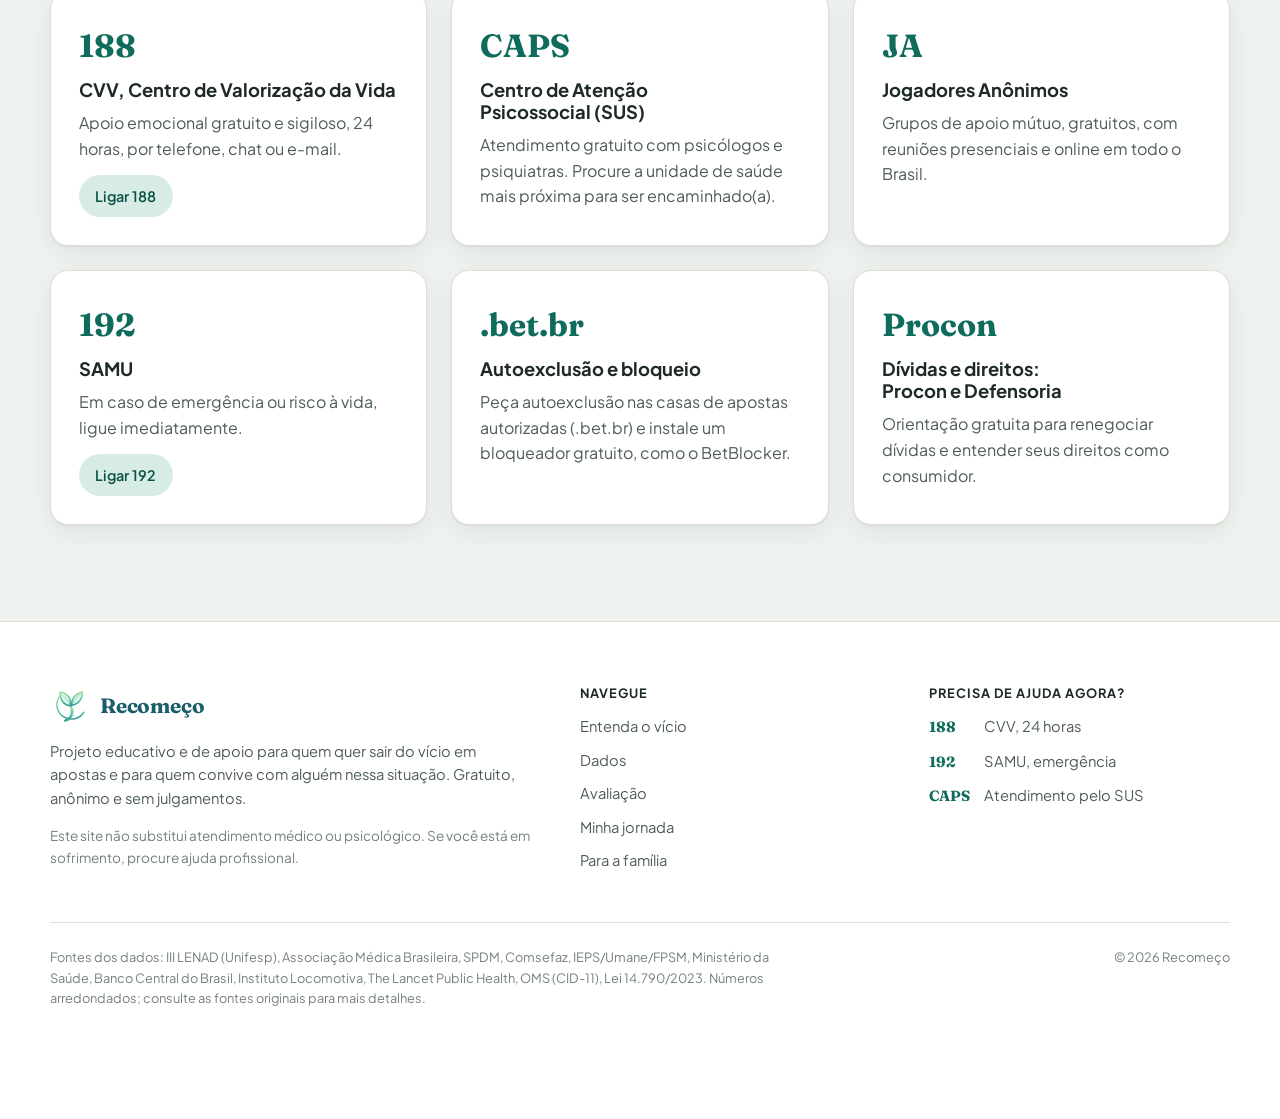
==== commit 51135abc: "adicionando mais arquivos e arrumando texto" ====
--- a/frontend/index.html
+++ b/frontend/index.html
@@ -3,7 +3,7 @@
 <head>
   <meta charset="UTF-8">
   <meta name="viewport" content="width=device-width, initial-scale=1.0">
-  <title>Recomeço — Apoio para sair do vício em apostas</title>
+  <title>Recomeço | Apoio para sair do vício em apostas</title>
   <meta name="description" content="Recomeço: avaliação gratuita, informação, jogos sem apostas e apoio para quem quer se livrar do vício em bets e cassinos online.">
   <link rel="icon" href="img/logo.svg" type="image/svg+xml">
   <link rel="preconnect" href="https://fonts.googleapis.com">
@@ -20,7 +20,7 @@
   <!-- ============================== CABEÇALHO ============================== -->
   <header class="topo" id="topo">
     <div class="container topo__inner">
-      <a href="#inicio" class="marca" aria-label="Recomeço — início">
+      <a href="#inicio" class="marca" aria-label="Recomeço, voltar ao início">
         <img src="img/logo.svg" alt="" width="40" height="40">
         <span>Recomeço</span>
       </a>
@@ -36,6 +36,10 @@
       </nav>
       <div class="topo__acoes">
         <a href="#avaliacao" class="btn btn--primario btn--peq topo__cta">Fazer avaliação</a>
+        <button class="conta-btn" id="btnConta" aria-haspopup="dialog">
+          <svg viewBox="0 0 24 24" aria-hidden="true"><circle cx="12" cy="8" r="4"/><path d="M4 21a8 8 0 0 1 16 0"/></svg>
+          <span id="contaNome">Entrar</span>
+        </button>
         <button class="icone-btn" id="btnTema" aria-label="Alternar tema claro/escuro" title="Alternar tema">
           <svg class="i-sol" viewBox="0 0 24 24"><circle cx="12" cy="12" r="4"/><path d="M12 2v2M12 20v2M4.9 4.9l1.4 1.4M17.7 17.7l1.4 1.4M2 12h2M20 12h2M4.9 19.1l1.4-1.4M17.7 6.3l1.4-1.4"/></svg>
           <svg class="i-lua" viewBox="0 0 24 24"><path d="M21 12.8A9 9 0 1 1 11.2 3a7 7 0 0 0 9.8 9.8z"/></svg>
@@ -55,7 +59,7 @@
         <div class="hero__texto revelar">
           <span class="selo">Gratuito · Anônimo · Sem julgamentos</span>
           <h1>Você não está sozinho(a).<br><em>Recomeçar é possível.</em></h1>
-          <p class="hero__lead">As apostas online estão destruindo finanças, relações e famílias pelo Brasil. Aqui você entende como o vício funciona, avalia sua situação e encontra caminhos reais para sair dele — um dia de cada vez.</p>
+          <p class="hero__lead">As apostas online estão destruindo finanças, relações e famílias pelo Brasil. Aqui você entende como o vício funciona, avalia sua situação e encontra caminhos reais para sair dele, um dia de cada vez.</p>
           <div class="hero__ctas">
             <a href="#avaliacao" class="btn btn--primario">Fazer minha avaliação</a>
             <button class="btn btn--fantasma" data-abrir-sos>Preciso de ajuda agora</button>
@@ -82,7 +86,7 @@
       <div class="container">
         <div class="alerta__cab">
           <span class="alerta__selo"><span class="alerta__pulso" aria-hidden="true"></span> Alerta de saúde pública</span>
-          <h2 id="alertaTitulo">Aberto 24 horas, o vício em apostas já adoece milhões de brasileiros</h2>
+          <h2 id="alertaTitulo">Com as apostas abertas 24 horas por dia, o vício já adoece milhões de brasileiros</h2>
         </div>
         <div class="alerta__grade">
           <div class="alerta__item">
@@ -111,7 +115,7 @@
       <div class="container">
         <header class="secao__cab revelar">
           <span class="secao__sobre">Entenda o vício</span>
-          <h2>As apostas são feitas para você perder — e voltar</h2>
+          <h2>As apostas são feitas para você perder e voltar</h2>
           <p>Nada nas bets e nos cassinos online é por acaso. Cores, sons, bônus e "quase vitórias" são desenhados para prender sua atenção e seu dinheiro.</p>
         </header>
 
@@ -121,22 +125,22 @@
           <article class="cartao revelar">
             <span class="cartao__icone"><svg class="ico" viewBox="0 0 24 24" aria-hidden="true"><rect x="3" y="3" width="18" height="18" rx="4"/><circle cx="8" cy="8" r="1.3" class="ico__ponto"/><circle cx="12" cy="12" r="1.3" class="ico__ponto"/><circle cx="16" cy="16" r="1.3" class="ico__ponto"/></svg></span>
             <h3>Recompensa imprevisível</h3>
-            <p>Ganhos aleatórios viciam mais do que ganhos certos. É o mesmo mecanismo das máquinas caça-níqueis estudado há décadas.</p>
+            <p>Ganhos aleatórios viciam mais do que ganhos certos. É o mesmo mecanismo das máquinas de cassino, estudado há décadas.</p>
           </article>
           <article class="cartao revelar">
             <span class="cartao__icone"><svg class="ico" viewBox="0 0 24 24" aria-hidden="true"><circle cx="12" cy="12" r="9"/><circle cx="12" cy="12" r="5"/><circle cx="12" cy="12" r="1.3" class="ico__ponto"/></svg></span>
             <h3>O "quase ganhei"</h3>
-            <p>Duas figuras iguais e a terceira por pouco: o cérebro reage como se fosse vitória e pede mais uma rodada.</p>
+            <p>Duas figuras iguais e a terceira quase igual: o cérebro reage como se fosse uma vitória e pede mais uma rodada.</p>
           </article>
           <article class="cartao revelar">
             <span class="cartao__icone"><svg class="ico" viewBox="0 0 24 24" aria-hidden="true"><rect x="3" y="8" width="18" height="4" rx="1"/><path d="M12 8v13M19 12v7a2 2 0 0 1-2 2H7a2 2 0 0 1-2-2v-7"/><path d="M7.5 8a2.5 2.5 0 0 1 0-5C10 3 12 8 12 8s2-5 4.5-5a2.5 2.5 0 0 1 0 5"/></svg></span>
             <h3>Bônus e "rodadas grátis"</h3>
-            <p>Bônus exigem apostar várias vezes o valor antes de sacar. Na prática, prendem você por mais tempo na plataforma.</p>
+            <p>Os bônus exigem que você aposte várias vezes o valor recebido antes de sacar. Na prática, eles prendem você por mais tempo na plataforma.</p>
           </article>
           <article class="cartao revelar">
             <span class="cartao__icone"><svg class="ico" viewBox="0 0 24 24" aria-hidden="true"><rect x="6" y="2" width="12" height="20" rx="2.5"/><path d="M11 18h2"/></svg></span>
             <h3>Acesso 24 horas</h3>
-            <p>No celular, a aposta está a um toque — no ônibus, no trabalho, na cama. Sem pausa, o controle some.</p>
+            <p>No celular, a aposta está a um toque de distância: no ônibus, no trabalho, na cama. Sem pausa, o controle some.</p>
           </article>
           <article class="cartao revelar">
             <span class="cartao__icone"><svg class="ico" viewBox="0 0 24 24" aria-hidden="true"><path d="M3 11v2a1 1 0 0 0 1 1h3l6 4V6L7 10H4a1 1 0 0 0-1 1z"/><path d="M16.5 9a3.5 3.5 0 0 1 0 6M19.5 6a7.5 7.5 0 0 1 0 12"/></svg></span>
@@ -154,7 +158,7 @@
         <div class="simulador revelar" id="simulador">
           <div class="simulador__info">
             <h3>Simulador: a casa sempre ganha</h3>
-            <p>Veja o que a matemática faz com seu saldo. O jogo simulado devolve, em média, a porcentagem escolhida (RTP) — igual aos slots reais.</p>
+            <p>Veja o que a matemática faz com seu saldo. O jogo simulado devolve, em média, a porcentagem escolhida (RTP), igual aos slots reais.</p>
             <form class="simulador__form" id="formSimulador">
               <label>Saldo inicial
                 <input type="number" id="simSaldo" value="500" min="10" max="100000" step="10">
@@ -198,7 +202,7 @@
           <strong class="manchete__num">4 em 10</strong>
           <div>
             <p>Quase <b>4 em cada 10 pessoas</b> que apostaram no último ano já mostram sinais de jogo de risco ou problemático. Entre quem usa bets, são <b>quase 7 em cada 10</b>.</p>
-            <cite>III Levantamento Nacional de Álcool e Drogas (LENAD) — Unifesp</cite>
+            <cite>III Levantamento Nacional de Álcool e Drogas (LENAD), Unifesp</cite>
           </div>
         </div>
 
@@ -213,7 +217,7 @@
           </article>
           <article class="painel revelar">
             <h3>Sinais de que a aposta virou vício</h3>
-            <p class="painel__sub">Se você se identifica com 2 ou mais, vale procurar ajuda</p>
+            <p class="painel__sub">Se você se identifica com dois ou mais, vale a pena procurar ajuda</p>
             <ul class="checklist" id="sinais"></ul>
           </article>
         </div>
@@ -223,21 +227,21 @@
             <h3>Quem o vício atinge com mais força</h3>
             <p class="painel__sub">% de apostadores com jogo de risco ou problemático, por grupo</p>
             <div class="barras" id="barrasRisco"></div>
-            <p class="nota">As apostas pegam mais pesado justamente em quem tem menos: jovens, famílias de baixa renda e quem aposta pelo celular, a qualquer hora.</p>
-            <p class="painel__fonte">Fonte: III LENAD — Unifesp</p>
+            <p class="nota">As apostas atingem com mais força justamente quem tem menos: jovens, famílias de baixa renda e quem aposta pelo celular, a qualquer hora.</p>
+            <p class="painel__fonte">Fonte: III LENAD (Unifesp)</p>
           </article>
           <article class="painel revelar">
             <h3>O preço que o país paga, todo ano</h3>
-            <p class="painel__sub">Prejuízo social de R$ 38,8 bilhões por ano — R$ 30,6 bilhões só em saúde</p>
+            <p class="painel__sub">Prejuízo social de R$ 38,8 bilhões por ano, dos quais R$ 30,6 bilhões só em saúde</p>
             <div class="barras" id="barrasCusto"></div>
-            <p class="nota">Mais de 1 milhão de brasileiros já pediram autoexclusão das bets até agosto de 2026 — 387.645 só durante a Copa do Mundo. 35% disseram ter perdido o controle.</p>
-            <p class="painel__fonte">Fontes: IEPS, Umane e FPSM; Ministério da Fazenda — via AMB</p>
+            <p class="nota">Até agosto de 2026, mais de 1 milhão de brasileiros já tinham pedido a autoexclusão das bets, sendo 387.645 só durante a Copa do Mundo. Desses, 35% disseram ter perdido o controle.</p>
+            <p class="painel__fonte">Fontes: IEPS, Umane e FPSM; Ministério da Fazenda, via AMB</p>
           </article>
         </div>
 
         <article class="painel danos revelar">
           <h3>O que o vício em apostas destrói</h3>
-          <p class="painel__sub">Os danos mais relatados por médicos e pesquisadores — em quem aposta e em quem vive ao lado</p>
+          <p class="painel__sub">Os danos mais relatados por médicos e pesquisadores, em quem aposta e em quem convive com essa pessoa</p>
           <ul class="danos__lista" id="danos"></ul>
         </article>
 
@@ -245,7 +249,7 @@
           <div class="comunidade__cab">
             <div>
               <h3 id="statsTitulo">Nossa comunidade</h3>
-              <p class="painel__sub" id="statsSub">Resultados anônimos de quem fez a avaliação neste site — atualizado em tempo real</p>
+              <p class="painel__sub" id="statsSub">Resultados anônimos de quem fez a avaliação neste site, atualizados em tempo real</p>
             </div>
             <button class="btn btn--secundario btn--peq" id="btnAtualizarStats">Atualizar</button>
           </div>
@@ -255,6 +259,14 @@
             <div><h4>Como começaram</h4><div class="barras barras--compactas" id="statsOrigem"></div></div>
             <div><h4>No dia a dia</h4><div class="barras barras--compactas" id="statsDia"></div></div>
           </div>
+          <div class="analise" id="analise" hidden>
+            <h4 class="analise__titulo">Análise detalhada da comunidade</h4>
+            <p class="painel__sub" id="analiseSub"></p>
+            <div class="grade-2">
+              <div><h4>Em risco, por faixa de idade</h4><div class="barras barras--compactas" id="analiseFaixa"></div></div>
+              <div><h4>O que mais aparece em quem está em risco</h4><div class="barras barras--compactas" id="analiseSinais"></div></div>
+            </div>
+          </div>
         </article>
 
         <article class="painel lei revelar">
@@ -269,8 +281,8 @@
       <div class="container container--estreito">
         <header class="secao__cab revelar">
           <span class="secao__sobre">Avaliação</span>
-          <h2>Como está sua relação com as apostas?</h2>
-          <p>Responda com sinceridade — ninguém vai saber quem você é. Não pedimos nome, e-mail nem telefone. Ao final, você recebe um plano personalizado.</p>
+          <h2>Como está a sua relação com as apostas?</h2>
+          <p>Responda com sinceridade: ninguém vai saber quem você é. Não pedimos nome, e-mail nem telefone. Ao final, você recebe um plano personalizado.</p>
         </header>
 
         <div class="quest revelar" id="quest">
@@ -354,7 +366,7 @@
                 <label class="opcao opcao--linha"><input type="checkbox" name="diaADia" value="perde_sono"><span>Fico acordado(a) de madrugada apostando</span></label>
                 <label class="opcao opcao--linha"><input type="checkbox" name="diaADia" value="ansiedade"><span>Sinto ansiedade, culpa ou tristeza depois de apostar</span></label>
                 <label class="opcao opcao--linha"><input type="checkbox" name="diaADia" value="mente"><span>Minto sobre quanto aposto ou perdi</span></label>
-                <label class="opcao opcao--linha"><input type="checkbox" name="diaADia" value="isolamento"><span>Me afastei de amigos e da família</span></label>
+                <label class="opcao opcao--linha"><input type="checkbox" name="diaADia" value="isolamento"><span>Afastei-me dos amigos e da família</span></label>
                 <label class="opcao opcao--linha"><input type="checkbox" name="diaADia" value="pede_emprestado"><span>Peço dinheiro emprestado para apostar</span></label>
                 <label class="opcao opcao--linha"><input type="checkbox" name="diaADia" value="recuperar_perdas"><span>Aposto para tentar recuperar o que perdi</span></label>
                 <label class="opcao opcao--linha"><input type="checkbox" name="diaADia" value="irritado_sem_jogar"><span>Fico irritado(a) quando não consigo apostar</span></label>
@@ -395,13 +407,13 @@
                 <label class="escala__item"><input type="radio" name="arrependimento" value="4"><span>😢</span><small>Bastante</small></label>
                 <label class="escala__item"><input type="radio" name="arrependimento" value="5"><span>😭</span><small>Muito</small></label>
               </div>
-              <legend class="legend-2">Você quer realmente ajuda para parar?</legend>
+              <legend class="legend-2">Você realmente quer ajuda para parar?</legend>
               <div class="opcoes opcoes--grade" data-campo="querAjuda" data-tipo="radio">
                 <label class="opcao"><input type="radio" name="querAjuda" value="sim"><span>💪 Sim, eu quero parar</span></label>
                 <label class="opcao"><input type="radio" name="querAjuda" value="talvez"><span>🤔 Não tenho certeza</span></label>
                 <label class="opcao"><input type="radio" name="querAjuda" value="nao"><span>✋ Ainda não</span></label>
               </div>
-              <label class="relato">Se quiser, desabafe: como as apostas afetam sua vida? <small>(fica só no seu navegador, não é enviado)</small>
+              <label class="relato">Se quiser, desabafe: como as apostas afetam a sua vida? <small>(o texto fica só no seu navegador e não é enviado)</small>
                 <textarea id="relato" rows="3" maxlength="1000" placeholder="Escreva livremente…"></textarea>
               </label>
             </fieldset>
@@ -424,7 +436,7 @@
         <header class="secao__cab revelar">
           <span class="secao__sobre">Minha jornada</span>
           <h2>Cada dia sem apostar é uma vitória</h2>
-          <p>Acompanhe seu progresso, veja o dinheiro que deixou de perder e registre como está se sentindo. Tudo fica salvo apenas no seu aparelho.</p>
+          <p>Acompanhe o seu progresso, veja o dinheiro que deixou de perder e registre como está se sentindo. Tudo fica salvo no seu aparelho e, se você entrar na sua conta, também fica guardado com segurança para acessar de qualquer lugar.</p>
         </header>
 
         <div class="jornada">
@@ -498,12 +510,22 @@
         <header class="secao__cab revelar">
           <span class="secao__sobre">Distraia a mente</span>
           <h2>Jogos sem dinheiro, sem apostas, só diversão</h2>
-          <p>A vontade de apostar costuma passar em 15 a 30 minutos. Ocupe esse tempo com algo que faz bem.</p>
+          <p>A vontade de apostar costuma passar em 15 a 30 minutos. Ocupe esse tempo com algo que faça bem.</p>
         </header>
+
+        <div class="jogos-topo revelar">
+          <p class="foco" aria-live="polite">
+            <span class="foco__icone" aria-hidden="true">⏱️</span>
+            Tempo longe das apostas hoje: <strong id="focoTempo">0 min</strong>
+            <span class="foco__meta" id="focoMeta">Meta: 15 minutos</span>
+          </p>
+          <button class="icone-btn som-btn" id="btnSom" aria-pressed="true" aria-label="Desligar os sons dos jogos" title="Sons dos jogos">🔊</button>
+        </div>
 
         <div class="abas revelar" role="tablist" aria-label="Jogos">
           <button role="tab" aria-selected="true" data-aba="memoria">🧩 Memória</button>
           <button role="tab" aria-selected="false" data-aba="cobrinha">🐍 Cobrinha</button>
+          <button role="tab" aria-selected="false" data-aba="bolhas">🫧 Bolhas</button>
           <button role="tab" aria-selected="false" data-aba="quiz">❓ Mito ou verdade</button>
           <button role="tab" aria-selected="false" data-aba="respiracao">🌬️ Respiração</button>
           <button role="tab" aria-selected="false" data-aba="velha">⭕ Jogo da velha</button>
@@ -512,11 +534,19 @@
 
         <div class="jogo-area painel revelar">
           <!-- Memória -->
-          <div class="jogo ativo" id="jogo-memoria" role="tabpanel">
+          <div class="jogo" id="jogo-memoria" role="tabpanel">
             <div class="jogo__barra">
+              <label class="jogo__nivel">Nível
+                <select id="memNivel">
+                  <option value="6">Fácil</option>
+                  <option value="8" selected>Médio</option>
+                  <option value="12">Difícil</option>
+                </select>
+              </label>
               <span>Jogadas: <strong id="memJogadas">0</strong></span>
               <span>Tempo: <strong id="memTempo">0s</strong></span>
-              <span>Recorde: <strong id="memRecorde">—</strong></span>
+              <span>Sequência: <strong id="memCombo">0</strong></span>
+              <span>Recorde: <strong id="memRecorde">nenhum</strong></span>
               <button class="btn btn--secundario btn--peq" id="memReiniciar">Novo jogo</button>
             </div>
             <div class="memoria" id="memoria"></div>
@@ -526,6 +556,7 @@
           <!-- Cobrinha -->
           <div class="jogo" id="jogo-cobrinha" role="tabpanel" hidden>
             <div class="jogo__barra">
+              <span>Nível: <strong id="cobraNivel">1</strong></span>
               <span>Pontos: <strong id="cobraPontos">0</strong></span>
               <span>Recorde: <strong id="cobraRecorde">0</strong></span>
               <button class="btn btn--secundario btn--peq" id="cobraIniciar">Jogar</button>
@@ -539,7 +570,24 @@
                 <button data-dir="right" aria-label="Direita">▶</button>
               </div>
             </div>
-            <p class="jogo__msg">Use as setas do teclado, deslize o dedo ou os botões. Coma as frutas e não bata em você mesmo!</p>
+            <p class="jogo__msg">Use as setas do teclado, deslize o dedo ou toque nos botões. A cada 5 frutas, você sobe de nível e a cobrinha fica mais rápida. A barra de espaço pausa o jogo.</p>
+          </div>
+
+          <!-- Bolhas -->
+          <div class="jogo" id="jogo-bolhas" role="tabpanel" hidden>
+            <div class="jogo__barra">
+              <span>Pontos: <strong id="bolhasPontos">0</strong></span>
+              <span>Tempo: <strong id="bolhasTempo">45s</strong></span>
+              <span>Recorde: <strong id="bolhasRecorde">0</strong></span>
+              <button class="btn btn--secundario btn--peq" id="bolhasIniciar">Começar</button>
+            </div>
+            <div class="bolhas" id="bolhasArea">
+              <div class="bolhas__intro" id="bolhasIntro">
+                <p class="bolhas__titulo">Estoure o que faz bem, desvie do que faz mal</p>
+                <p>As bolhas verdes trazem coisas boas e valem 1 ponto. As douradas valem 3. As vermelhas são armadilhas das apostas: se você estourar uma delas, perde 2 pontos.</p>
+              </div>
+            </div>
+            <p class="jogo__msg" id="bolhasMsg" aria-live="polite"></p>
           </div>
 
           <!-- Quiz -->
@@ -554,12 +602,15 @@
               <div class="respiracao__controles">
                 <label>Técnica
                   <select id="respTecnica">
-                    <option value="caixa">Respiração quadrada (4-4-4-4)</option>
-                    <option value="478">Relaxante (4-7-8)</option>
+                    <option value="caixa">Respiração quadrada (4 segundos em cada fase)</option>
+                    <option value="478">Relaxante (inspire 4, segure 7, expire 8)</option>
+                    <option value="coerente">Coerente (inspire 5, expire 5)</option>
                   </select>
                 </label>
                 <button class="btn btn--primario" id="respBtn">Começar</button>
-                <p>Ciclos completos: <strong id="respCiclos">0</strong></p>
+                <p>Ciclos completos: <strong id="respCiclos">0</strong> · Tempo: <strong id="respTempo">0:00</strong></p>
+                <div class="resp-meta" aria-hidden="true"><span id="respMetaBarra"></span></div>
+                <p class="painel__sub" id="respMetaTxt">Meta: 5 ciclos para acalmar o corpo.</p>
               </div>
             </div>
             <p class="jogo__msg">Quando a vontade de apostar aparecer, respire. Alguns ciclos já acalmam o corpo e a mente.</p>
@@ -568,6 +619,13 @@
           <!-- Jogo da velha -->
           <div class="jogo" id="jogo-velha" role="tabpanel" hidden>
             <div class="jogo__barra">
+              <label class="jogo__nivel">Nível
+                <select id="velhaNivel">
+                  <option value="facil">Fácil</option>
+                  <option value="medio" selected>Médio</option>
+                  <option value="dificil">Difícil</option>
+                </select>
+              </label>
               <span>Você (X): <strong id="velhaVoce">0</strong></span>
               <span>Empates: <strong id="velhaEmpates">0</strong></span>
               <span>Computador (O): <strong id="velhaCpu">0</strong></span>
@@ -580,9 +638,20 @@
           <!-- Ideias -->
           <div class="jogo" id="jogo-ideias" role="tabpanel" hidden>
             <div class="ideias">
+              <div class="ideias__filtros" role="group" aria-label="Tipo de ideia">
+                <button class="chip" aria-pressed="true" data-cat="todas">Todas</button>
+                <button class="chip" aria-pressed="false" data-cat="corpo">🏃 Mexer o corpo</button>
+                <button class="chip" aria-pressed="false" data-cat="mente">🧘 Acalmar a mente</button>
+                <button class="chip" aria-pressed="false" data-cat="pessoas">🤝 Estar com pessoas</button>
+                <button class="chip" aria-pressed="false" data-cat="casa">🏠 Em casa</button>
+              </div>
               <p class="ideias__icone" id="ideiaIcone">💡</p>
               <p class="ideias__texto" id="ideiaTexto">Clique no botão para receber uma ideia do que fazer agora, longe das apostas.</p>
-              <button class="btn btn--primario" id="ideiaBtn">Me dá uma ideia</button>
+              <div class="ideias__btns">
+                <button class="btn btn--primario" id="ideiaBtn">Quero uma ideia</button>
+                <button class="btn btn--secundario" id="ideiaFeita" hidden>✓ Fiz isso!</button>
+              </div>
+              <p class="painel__sub">Ideias colocadas em prática: <strong id="ideiasFeitas">0</strong></p>
             </div>
           </div>
         </div>
@@ -595,7 +664,7 @@
         <header class="secao__cab revelar">
           <span class="secao__sobre">Mural de apoio</span>
           <h2>Histórias que dão força</h2>
-          <p>Deixe uma mensagem anônima para quem está lutando contra o vício. Sua experiência pode ser o empurrão que alguém precisa.</p>
+          <p>Deixe uma mensagem anônima para quem está lutando contra o vício. A sua experiência pode ser o empurrão de que alguém precisa.</p>
         </header>
         <div class="mural">
           <form class="painel mural__form revelar" id="formMural">
@@ -630,7 +699,7 @@
         <header class="secao__cab revelar">
           <span class="secao__sobre">Para a família</span>
           <h2>Alguém que você ama está viciado em apostas?</h2>
-          <p>O vício afeta a casa inteira. Saber como agir protege você e aumenta as chances da pessoa buscar tratamento.</p>
+          <p>O vício afeta a casa inteira. Saber como agir protege você e aumenta as chances de a pessoa buscar tratamento.</p>
         </header>
         <div class="grade-2">
           <article class="cartao cartao--verde revelar">
@@ -641,7 +710,7 @@
               <li>Proteger o orçamento da casa: contas separadas e senhas trocadas</li>
               <li>Ajudar a buscar tratamento e ir junto à primeira consulta</li>
               <li>Reconhecer cada pequena vitória e cada dia sem apostar</li>
-              <li>Cuidar de você também — familiares podem procurar o CAPS e grupos de apoio</li>
+              <li>Cuidar de você também: familiares podem procurar o CAPS e grupos de apoio</li>
             </ul>
           </article>
           <article class="cartao cartao--vermelho revelar">
@@ -664,12 +733,12 @@
       <div class="container">
         <header class="secao__cab revelar">
           <span class="secao__sobre">Onde buscar ajuda</span>
-          <h2>Ajuda gratuita existe — e funciona</h2>
+          <h2>A ajuda gratuita existe e funciona</h2>
         </header>
         <div class="grade-3 contatos">
           <article class="cartao contato revelar">
             <span class="contato__num">188</span>
-            <h3>CVV — Centro de Valorização da Vida</h3>
+            <h3>CVV, Centro de Valorização da Vida</h3>
             <p>Apoio emocional gratuito e sigiloso, 24 horas, por telefone, chat ou e-mail.</p>
             <a class="btn btn--secundario btn--peq" href="tel:188">Ligar 188</a>
           </article>
@@ -711,7 +780,7 @@
           <img src="img/logo.svg" alt="" width="40" height="40">
           <span>Recomeço</span>
         </a>
-        <p>Projeto educativo e de apoio para quem quer sair do vício em apostas — e para quem convive com alguém nessa situação. Gratuito, anônimo e sem julgamentos.</p>
+        <p>Projeto educativo e de apoio para quem quer sair do vício em apostas e para quem convive com alguém nessa situação. Gratuito, anônimo e sem julgamentos.</p>
         <p class="rodape__aviso">Este site não substitui atendimento médico ou psicológico. Se você está em sofrimento, procure ajuda profissional.</p>
       </div>
       <nav aria-label="Rodapé">
@@ -727,14 +796,14 @@
       <div>
         <h4>Precisa de ajuda agora?</h4>
         <ul class="rodape__links rodape__contatos">
-          <li><a href="tel:188"><strong>188</strong> CVV — 24 horas</a></li>
-          <li><a href="tel:192"><strong>192</strong> SAMU — emergência</a></li>
+          <li><a href="tel:188"><strong>188</strong> CVV, 24 horas</a></li>
+          <li><a href="tel:192"><strong>192</strong> SAMU, emergência</a></li>
           <li><a href="#ajuda"><strong>CAPS</strong> Atendimento pelo SUS</a></li>
         </ul>
       </div>
     </div>
     <div class="container rodape__base">
-      <p class="rodape__fontes">Fontes dos dados: III LENAD (Unifesp), Associação Médica Brasileira, SPDM, Comsefaz, IEPS/Umane/FPSM, Ministério da Saúde, Banco Central do Brasil, Instituto Locomotiva, The Lancet Public Health, OMS (CID-11), Lei 14.790/2023. Números arredondados — consulte as fontes originais para detalhes.</p>
+      <p class="rodape__fontes">Fontes dos dados: III LENAD (Unifesp), Associação Médica Brasileira, SPDM, Comsefaz, IEPS/Umane/FPSM, Ministério da Saúde, Banco Central do Brasil, Instituto Locomotiva, The Lancet Public Health, OMS (CID-11), Lei 14.790/2023. Números arredondados; consulte as fontes originais para mais detalhes.</p>
       <p>© 2026 Recomeço</p>
     </div>
   </footer>
@@ -747,17 +816,17 @@
   <dialog class="modal" id="modalSos" aria-labelledby="sosTitulo">
     <button class="modal__fechar" id="sosFechar" aria-label="Fechar">✕</button>
     <h2 id="sosTitulo">Respire. Essa vontade vai passar.</h2>
-    <p>A fissura costuma durar poucos minutos. Fique comigo durante os próximos 10 minutos — sem abrir nenhum app de aposta.</p>
+    <p>A fissura costuma durar poucos minutos. Fique aqui durante os próximos 10 minutos, sem abrir nenhum aplicativo de apostas.</p>
     <div class="sos-timer">
       <strong id="sosTempo">10:00</strong>
       <button class="btn btn--primario" id="sosIniciar">Começar os 10 minutos</button>
     </div>
     <ol class="sos-passos">
-      <li>Afaste o celular ou saia do app agora.</li>
+      <li>Afaste o celular ou saia do aplicativo agora.</li>
       <li>Beba um copo de água e respire fundo 5 vezes.</li>
       <li>Mande uma mensagem para alguém de confiança.</li>
-      <li>Pense: "o que vai acontecer depois que eu perder?"</li>
-      <li>Jogue um dos jogos desta página até a vontade passar.</li>
+      <li>Pense: "O que vai acontecer depois que eu perder?"</li>
+      <li>Jogue um dos jogos desta página até que a vontade passe.</li>
     </ol>
     <div class="sos-contatos">
       <a class="btn btn--secundario" href="tel:188">📞 CVV 188 (24h)</a>
@@ -765,10 +834,70 @@
     </div>
   </dialog>
 
+  <!-- Avaliação inicial: aparece na primeira visita, antes de tudo -->
+  <dialog class="modal modal--avaliacao" id="modalAvaliacao" aria-labelledby="avIntroTitulo">
+    <button class="modal__fechar" id="avFechar" aria-label="Fechar a avaliação">✕</button>
+    <div class="av-intro" id="avIntro">
+      <img src="img/logo.svg" alt="" width="64" height="64" class="av-intro__logo">
+      <span class="selo">Leva cerca de 3 minutos · Anônimo</span>
+      <h2 id="avIntroTitulo">Antes de tudo, como você está?</h2>
+      <p>Responda a uma avaliação rápida sobre a sua relação com as apostas. Ao final, você recebe o seu nível de risco e um plano de recomeço feito para a sua situação.</p>
+      <ul class="av-intro__lista">
+        <li>Sem nome, sem e-mail e sem telefone</li>
+        <li>Baseada no PGSI, um índice usado no mundo todo</li>
+        <li>O resultado fica guardado para você consultar depois</li>
+      </ul>
+      <div class="av-intro__acoes">
+        <button class="btn btn--primario" id="avComecar">Começar a avaliação</button>
+        <button class="btn btn--fantasma" id="avDepois">Agora não</button>
+      </div>
+      <p class="av-intro__conta" id="avIntroConta">Já fez a avaliação em outro aparelho? <button class="link-btn link-btn--forte" id="avEntrar">Entre na sua conta</button> para ver o seu resultado.</p>
+      <p class="av-intro__sos">Se a vontade de apostar estiver forte agora, <button class="link-btn link-btn--forte" data-abrir-sos>clique aqui para receber ajuda imediata</button>.</p>
+    </div>
+    <div class="av-corpo" id="avCorpo" hidden></div>
+  </dialog>
+
+  <!-- Conta: entrar ou criar -->
+  <dialog class="modal modal--conta" id="modalConta" aria-labelledby="contaTitulo">
+    <button class="modal__fechar" id="contaFechar" aria-label="Fechar">✕</button>
+    <div id="contaDeslogado">
+      <h2 id="contaTitulo">Sua conta no Recomeço</h2>
+      <p>Crie uma conta só com um apelido e uma senha. Sem e-mail e sem nome real. A sua avaliação, a sua jornada, o seu diário e os seus recordes ficam salvos e você acessa de qualquer aparelho.</p>
+      <div class="abas abas--conta" role="tablist" aria-label="Entrar ou criar conta">
+        <button role="tab" aria-selected="true" data-modo="login">Entrar</button>
+        <button role="tab" aria-selected="false" data-modo="cadastro">Criar conta</button>
+      </div>
+      <form class="conta-form" id="formConta" novalidate>
+        <label>Apelido
+          <input type="text" id="contaUsuario" autocomplete="username" maxlength="24" required placeholder="Ex.: recomecando_sp" autocapitalize="none" spellcheck="false">
+        </label>
+        <label>Senha
+          <input type="password" id="contaSenha" autocomplete="current-password" minlength="6" maxlength="128" required placeholder="Mínimo de 6 caracteres">
+        </label>
+        <p class="conta-form__dica" id="contaDica" hidden>Use letras, números, ponto ou sublinhado. Não use o seu nome verdadeiro.</p>
+        <p class="conta-form__erro" id="contaErro" role="alert"></p>
+        <button class="btn btn--primario" type="submit" id="contaEnviar">Entrar</button>
+      </form>
+      <p class="conta-aviso" id="contaOffline" hidden>Nesta versão do site, que funciona sem servidor, as contas não estão disponíveis. Os seus dados ficam salvos apenas neste aparelho.</p>
+    </div>
+    <div id="contaLogado" hidden>
+      <h2>Olá, <span id="contaOla"></span>!</h2>
+      <p>Os seus dados estão sendo salvos na sua conta. <span id="contaSync"></span></p>
+      <div class="conta-acoes">
+        <a href="#jornada" class="btn btn--secundario" id="contaJornada">Ver minha jornada</a>
+        <a href="#avaliacao" class="btn btn--secundario" id="contaAvaliacao">Ver minha avaliação</a>
+        <button class="btn btn--fantasma" id="contaSair">Sair da conta</button>
+      </div>
+      <p class="painel__sub">Ao sair, os dados pessoais são apagados deste aparelho, mas continuam guardados na sua conta.</p>
+    </div>
+  </dialog>
+
   <div class="toast" id="toast" role="status" hidden></div>
+  <canvas class="confete" id="confete" aria-hidden="true"></canvas>
 
   <script src="js/api.js"></script>
   <script src="js/offline.js"></script>
+  <script src="js/conta.js"></script>
   <script src="js/main.js"></script>
   <script src="js/dados.js"></script>
   <script src="js/avaliacao.js"></script>
--- a/frontend/css/style.css
+++ b/frontend/css/style.css
@@ -1,5 +1,5 @@
 /* ==========================================================================
-   Recomeço — estilos
+   Recomeço: estilos
    ========================================================================== */
 
 :root {
@@ -52,7 +52,6 @@
     --ok: #4ade80;
     --ok-suave: #15301f;
     --barra: #3cbfa4;
-  --marca: #e3f1ee;
     --marca: #e3f1ee;
     --sombra: 0 1px 2px rgb(0 0 0 / .3), 0 8px 24px rgb(0 0 0 / .25);
     --sombra-forte: 0 18px 50px rgb(0 0 0 / .5);
@@ -78,6 +77,7 @@
   --ok: #4ade80;
   --ok-suave: #15301f;
   --barra: #3cbfa4;
+  --marca: #e3f1ee;
   --sombra: 0 1px 2px rgb(0 0 0 / .3), 0 8px 24px rgb(0 0 0 / .25);
   --sombra-forte: 0 18px 50px rgb(0 0 0 / .5);
 }
@@ -443,6 +443,7 @@
 .abas button[aria-selected="true"] { background: var(--primaria); border-color: var(--primaria); color: #fff; }
 .jogo-area { min-height: 480px; }
 .jogo { animation: entrar .35s ease; }
+.jogo[hidden] { display: none; }
 .jogo__barra { display: flex; flex-wrap: wrap; gap: 10px 22px; align-items: center; margin-bottom: 20px; color: var(--texto-2); }
 .jogo__barra strong { color: var(--texto); font-variant-numeric: tabular-nums; }
 .jogo__barra .btn { margin-left: auto; }
@@ -556,6 +557,160 @@
 .sos-contatos { display: flex; gap: 10px; flex-wrap: wrap; margin-top: 16px; }
 .toast { position: fixed; left: 50%; bottom: 90px; transform: translateX(-50%); z-index: 70; background: var(--texto); color: var(--fundo); padding: 12px 20px; border-radius: 12px; font-weight: 600; box-shadow: var(--sombra-forte); animation: entrar .3s ease; max-width: calc(100% - 32px); text-align: center; }
 
+/* ---------- Conta ---------- */
+.conta-btn {
+  display: inline-flex; align-items: center; gap: 8px; height: 42px; padding: 0 14px 0 10px;
+  border-radius: 999px; border: 1px solid var(--borda); background: var(--superficie);
+  font-weight: 600; font-size: .9rem; cursor: pointer; max-width: 170px; transition: border-color .2s, background .2s;
+}
+.conta-btn svg { width: 20px; height: 20px; flex: 0 0 auto; fill: none; stroke: currentColor; stroke-width: 2; stroke-linecap: round; }
+.conta-btn span { overflow: hidden; text-overflow: ellipsis; white-space: nowrap; }
+.conta-btn:hover { border-color: var(--primaria); }
+.conta-btn--logado { background: var(--primaria-suave); color: var(--primaria-forte); border-color: transparent; }
+.link-btn--forte { color: var(--primaria); font-weight: 600; padding: 0; font-size: inherit; }
+.link-btn--forte:hover { color: var(--primaria-forte); }
+
+.modal--conta { max-width: 480px; }
+.abas--conta { margin: 18px 0 6px; }
+.abas--conta button { flex: 1; }
+.conta-form { display: grid; gap: 14px; }
+.conta-form label { display: grid; gap: 6px; font-weight: 600; font-size: .9rem; }
+.conta-form input[type="password"] {
+  width: 100%; padding: .7em .9em; border-radius: var(--raio-p); border: 1px solid var(--borda); background: var(--superficie-2);
+}
+.conta-form__dica { margin: -4px 0 0; font-size: .85rem; color: var(--texto-3); }
+.conta-form__erro { margin: 0; min-height: 1.4em; color: var(--perigo); font-weight: 600; font-size: .92rem; }
+.conta-aviso { padding: 14px 16px; border-radius: var(--raio-p); background: var(--sol-suave); color: var(--texto); }
+.conta-acoes { display: flex; flex-wrap: wrap; gap: 10px; margin: 18px 0 12px; }
+
+/* ---------- Avaliação em janela ---------- */
+.modal--avaliacao { max-width: 860px; max-height: min(92vh, 900px); overflow-y: auto; overscroll-behavior: contain; padding-top: 20px; }
+/* Dentro da janela que rola, o botão de fechar acompanha a rolagem. */
+.modal--avaliacao .modal__fechar { position: sticky; top: 0; float: right; z-index: 3; margin-right: -16px; }
+.av-intro { text-align: center; max-width: 560px; margin: 0 auto; padding: 8px 0; }
+.av-intro__logo { width: 64px; height: 64px; margin: 0 auto 14px; }
+.av-intro h2 { font-size: clamp(1.7rem, 4vw, 2.3rem); padding: 0; }
+.av-intro__lista { list-style: none; padding: 0; margin: 20px auto 26px; display: grid; gap: 8px; text-align: left; max-width: 400px; }
+.av-intro__lista li { display: flex; gap: 10px; align-items: center; padding: 10px 14px; border-radius: var(--raio-p); background: var(--superficie-2); font-weight: 500; }
+.av-intro__lista li::before { content: "✓"; color: var(--ok); font-weight: 800; }
+.av-intro__acoes { display: flex; gap: 12px; justify-content: center; flex-wrap: wrap; }
+.av-intro__conta, .av-intro__sos { font-size: .9rem; color: var(--texto-2); margin: 18px 0 0; }
+.av-intro__sos { margin-top: 8px; }
+.av-corpo .quest { border: 0; box-shadow: none; padding: 8px 0 0; background: none; }
+
+/* ---------- Resultado: comparação, evolução e conta ---------- */
+.resultado__data { color: var(--texto-3); font-size: .85rem; margin: -6px 0 8px; }
+.comparacao { padding: 16px 18px; border-radius: var(--raio-p); background: var(--superficie-2); margin-bottom: 24px; }
+.comparacao p { margin: 12px 0 0; font-size: .95rem; color: var(--texto-2); }
+.comparacao__escala { position: relative; height: 10px; border-radius: 99px; background: linear-gradient(90deg, var(--ok), var(--sol), var(--perigo)); }
+.comparacao__marca { position: absolute; top: 50%; width: 20px; height: 20px; border-radius: 50%; background: var(--superficie); border: 4px solid var(--texto); transform: translate(-50%, -50%); box-shadow: var(--sombra); }
+.evolucao { display: flex; gap: 12px; align-items: flex-end; padding: 16px; border-radius: 14px; background: var(--superficie-2); overflow-x: auto; }
+.evolucao__item { display: grid; justify-items: center; gap: 4px; min-width: 46px; }
+.evolucao__barra { display: flex; align-items: flex-end; width: 28px; height: 90px; border-radius: 8px; background: var(--superficie); overflow: hidden; }
+.evolucao__fill { width: 100%; border-radius: 8px 8px 0 0; background: var(--ok); }
+.evolucao__fill--moderado { background: var(--sol); }
+.evolucao__fill--problematico { background: var(--perigo); }
+.evolucao__item small { color: var(--texto-3); font-size: .75rem; }
+.evolucao__resumo { margin: 12px 0 24px; font-weight: 600; color: var(--texto-2); }
+.resultado__conta { display: flex; gap: 14px; align-items: center; justify-content: space-between; flex-wrap: wrap; padding: 16px 18px; margin-bottom: 20px; border-radius: 14px; border: 2px dashed color-mix(in srgb, var(--primaria) 45%, transparent); }
+.resultado__conta p { margin: 0; flex: 1 1 280px; color: var(--texto-2); }
+
+/* ---------- Análise da comunidade (Python) ---------- */
+.analise { margin-top: 28px; padding-top: 24px; border-top: 1px solid var(--borda); }
+.analise__titulo { font-family: var(--fonte-titulo); font-size: 1.2rem; }
+.analise .grade-2 { gap: 28px; }
+.analise h4:not(.analise__titulo) { font-size: .95rem; margin-bottom: 0; }
+
+/* ---------- Jogos: topo, níveis e tempo longe das apostas ---------- */
+.jogos-topo { display: flex; justify-content: space-between; align-items: center; gap: 12px; margin-bottom: 14px; flex-wrap: wrap; }
+.foco { display: flex; align-items: center; flex-wrap: wrap; gap: 6px 10px; margin: 0; padding: 10px 16px; border-radius: 999px; background: var(--primaria-suave); color: var(--primaria-forte); font-weight: 600; font-size: .92rem; }
+.foco strong { font-variant-numeric: tabular-nums; }
+.foco__meta { font-weight: 500; color: var(--texto-2); font-size: .85rem; }
+.foco__meta--ok { color: var(--ok); font-weight: 700; }
+.som-btn { font-size: 1.1rem; }
+.jogo__nivel { display: inline-flex; align-items: center; gap: 8px; font-weight: 600; color: var(--texto-2); }
+.jogo__nivel select { width: auto; padding: .35em 2em .35em .7em; }
+:root[data-theme="dark"] .abas button[aria-selected="true"] { color: #062a23; }
+@media (prefers-color-scheme: dark) { :root:not([data-theme="light"]) .abas button[aria-selected="true"] { color: #062a23; } }
+
+/* Memória */
+.memoria { grid-template-columns: repeat(var(--colunas, 4), 1fr); max-width: calc(var(--colunas, 4) * 118px); }
+.carta { animation: distribuir .45s backwards; animation-delay: var(--atraso, 0ms); }
+@keyframes distribuir { from { opacity: 0; transform: translateY(18px) scale(.8); } }
+.carta.virada, .carta.par { animation: none; }
+.carta.erro .carta__frente { border-color: var(--perigo); background: var(--perigo-suave); animation: tremer .4s; }
+.carta.par .carta__frente { animation: brilhar .6s ease; }
+@keyframes brilhar { 50% { box-shadow: 0 0 0 6px color-mix(in srgb, var(--ok) 35%, transparent); } }
+@keyframes tremer { 20%, 60% { translate: -6px 0; } 40%, 80% { translate: 6px 0; } }
+
+/* Bolhas */
+.bolhas {
+  --altura: 400px;
+  position: relative; height: var(--altura); overflow: hidden; border-radius: 16px; touch-action: manipulation;
+  background: radial-gradient(500px 260px at 50% 110%, color-mix(in srgb, var(--primaria) 22%, transparent), transparent), linear-gradient(180deg, var(--superficie-2), var(--primaria-suave));
+  border: 1px solid var(--borda);
+}
+.bolhas.tremer { animation: tremer .4s; }
+.bolhas__intro { position: absolute; inset: 0; display: grid; place-content: center; text-align: center; padding: 24px; max-width: 520px; margin: auto; color: var(--texto-2); }
+.bolhas__intro[hidden] { display: none; }
+.bolhas__titulo { font-family: var(--fonte-titulo); font-size: 1.5rem; font-weight: 700; color: var(--texto); }
+.bolha {
+  position: absolute; bottom: calc(-1 * var(--tam)); width: var(--tam); height: var(--tam); padding: 6px;
+  display: grid; place-items: center; border-radius: 50%; cursor: pointer; text-align: center;
+  font: 700 .78rem/1.15 var(--fonte); color: var(--texto); user-select: none; -webkit-tap-highlight-color: transparent;
+  animation: subir var(--dur) linear forwards, balancar 2.6s ease-in-out infinite alternate;
+  transition: scale .25s ease, opacity .25s ease;
+}
+.bolha--boa { background: radial-gradient(circle at 32% 28%, rgb(255 255 255 / .85), color-mix(in srgb, var(--ok) 40%, transparent) 60%); border: 2px solid color-mix(in srgb, var(--ok) 60%, transparent); }
+.bolha--ouro { background: radial-gradient(circle at 32% 28%, #fff8e1, #f5b942 65%); border: 2px solid #e09b1a; color: #4a3000; font-size: .95rem; }
+.bolha--armadilha { background: radial-gradient(circle at 32% 28%, rgb(255 255 255 / .7), color-mix(in srgb, var(--perigo) 55%, transparent) 60%); border: 2px solid var(--perigo); }
+.bolha.estourada { scale: 1.6; opacity: 0; pointer-events: none; }
+.bolha.sumir { opacity: 0; pointer-events: none; }
+@keyframes subir { to { transform: translateY(calc(-1 * (var(--altura) + var(--tam) + 20px))); } }
+@keyframes balancar { from { translate: calc(var(--balanco) * -.5) 0; } to { translate: calc(var(--balanco) * .5) 0; } }
+.bolha-pontos { position: absolute; transform: translate(-50%, 0); font-weight: 800; font-size: 1.3rem; color: var(--ok); pointer-events: none; animation: flutuar .8s ease-out forwards; }
+.bolha-pontos--neg { color: var(--perigo); }
+@keyframes flutuar { to { transform: translate(-50%, -48px); opacity: 0; } }
+
+/* Quiz */
+.quiz__topo { display: flex; justify-content: space-between; gap: 12px; flex-wrap: wrap; }
+.quiz__topo .quiz__prog { margin: 0; }
+.quiz__progresso, .quiz__tempo { height: 6px; border-radius: 99px; background: var(--superficie-2); overflow: hidden; margin-top: 10px; }
+.quiz__progresso span { display: block; height: 100%; background: var(--primaria); border-radius: 99px; transition: width .4s ease; }
+.quiz__tempo span { display: block; width: 100%; height: 100%; background: var(--sol); border-radius: 99px; transition-property: width; transition-timing-function: linear; }
+.quiz__tempo span.acabando { background: var(--perigo); }
+.quiz__btns .btn.correta { outline: 3px solid var(--ok); outline-offset: 2px; opacity: 1; }
+.quiz__pontos { font-weight: 700; color: var(--texto-2); }
+
+/* Respiração */
+.respiracao__circulo--ativo { box-shadow: 0 0 0 12px color-mix(in srgb, var(--primaria) 10%, transparent), 0 0 60px color-mix(in srgb, var(--primaria) 35%, transparent); }
+.resp-meta { height: 10px; border-radius: 99px; background: var(--superficie-2); overflow: hidden; }
+.resp-meta span { display: block; height: 100%; width: 0; background: linear-gradient(90deg, var(--primaria), var(--ok)); border-radius: 99px; transition: width .6s ease; }
+.respiracao__controles p { margin: 0; }
+
+/* Jogo da velha */
+.velha button.x, .velha button.o { animation: marcar .25s ease; }
+@keyframes marcar { from { transform: scale(.4); opacity: 0; } }
+.velha .vence { animation: brilhar .8s ease 2; }
+
+/* Ideias */
+.ideias__filtros { display: flex; flex-wrap: wrap; gap: 8px; justify-content: center; margin-bottom: 18px; }
+.chip { padding: 7px 14px; border-radius: 999px; border: 1px solid var(--borda); background: var(--superficie); cursor: pointer; font-weight: 600; font-size: .85rem; transition: all .2s; }
+.chip:hover { border-color: var(--primaria); }
+.chip[aria-pressed="true"] { background: var(--primaria-suave); border-color: var(--primaria); color: var(--primaria-forte); }
+.ideias__btns { display: flex; gap: 12px; justify-content: center; flex-wrap: wrap; margin-bottom: 14px; }
+.surgir { animation: surgir .45s cubic-bezier(.2, .8, .2, 1.2); }
+@keyframes surgir { from { opacity: 0; transform: translateY(12px) scale(.92); } }
+
+/* Confete */
+.confete { position: fixed; inset: 0; width: 100vw; height: 100vh; pointer-events: none; z-index: 90; }
+.confete[hidden] { display: none; }
+
+@media (prefers-reduced-motion: reduce) {
+  .carta, .bolha-pontos, .surgir, .velha button.x, .velha button.o { animation: none; }
+  .bolha { animation-name: subir; }
+}
+
 /* ---------- Responsivo ---------- */
 @media (max-width: 1080px) {
   .menu { position: fixed; inset: 68px 0 auto; flex-direction: column; gap: 0; padding: 12px 16px 20px; background: var(--fundo); border-bottom: 1px solid var(--borda); box-shadow: var(--sombra-forte); transform: translateY(-120%); transition: transform .3s; z-index: -1; }
@@ -598,4 +753,9 @@
   .barra { grid-template-columns: 1fr; gap: 4px; }
   .jogo__barra .btn { margin-left: 0; }
   .grafico-linha { height: 240px; }
-}
+  .conta-btn { width: 42px; padding: 0; justify-content: center; }
+  .conta-btn span { display: none; }
+  .bolhas { --altura: 340px; }
+  .modal--avaliacao { padding: 28px 18px; }
+  .foco { border-radius: 16px; }
+}
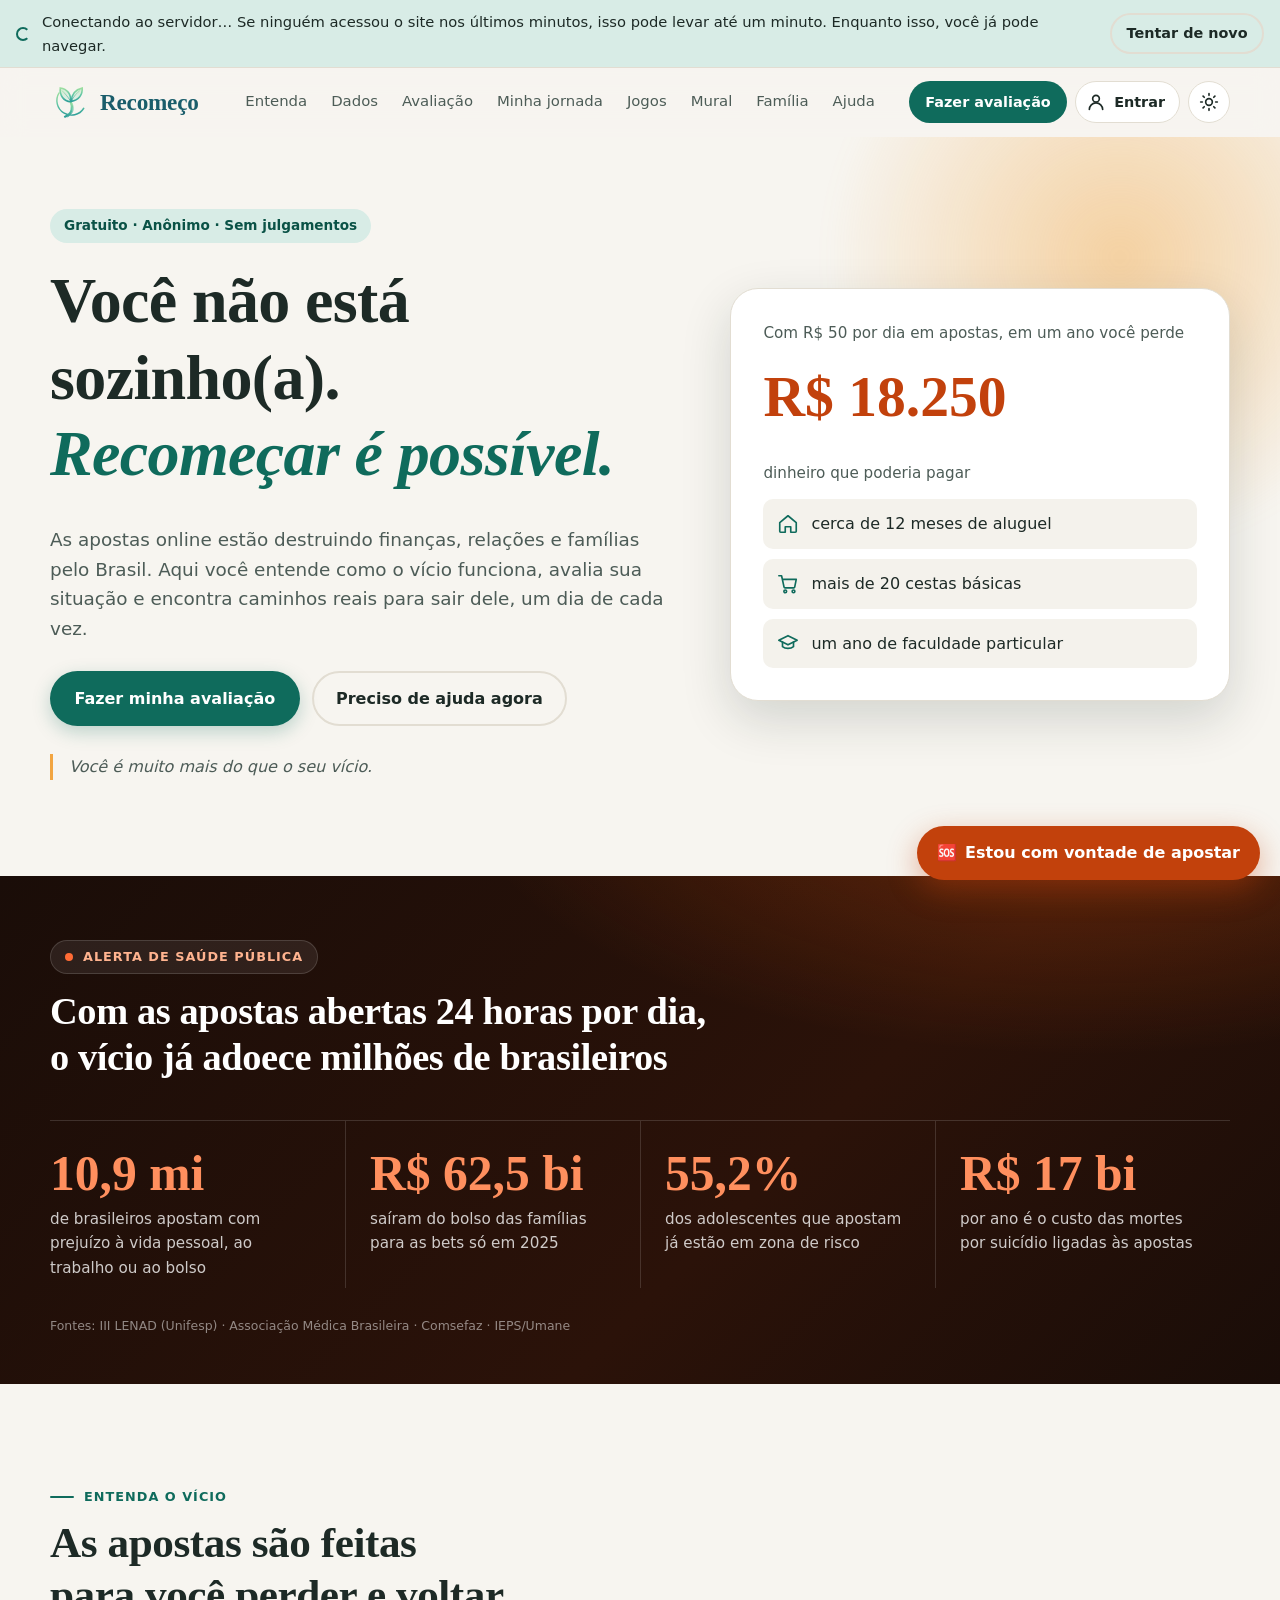
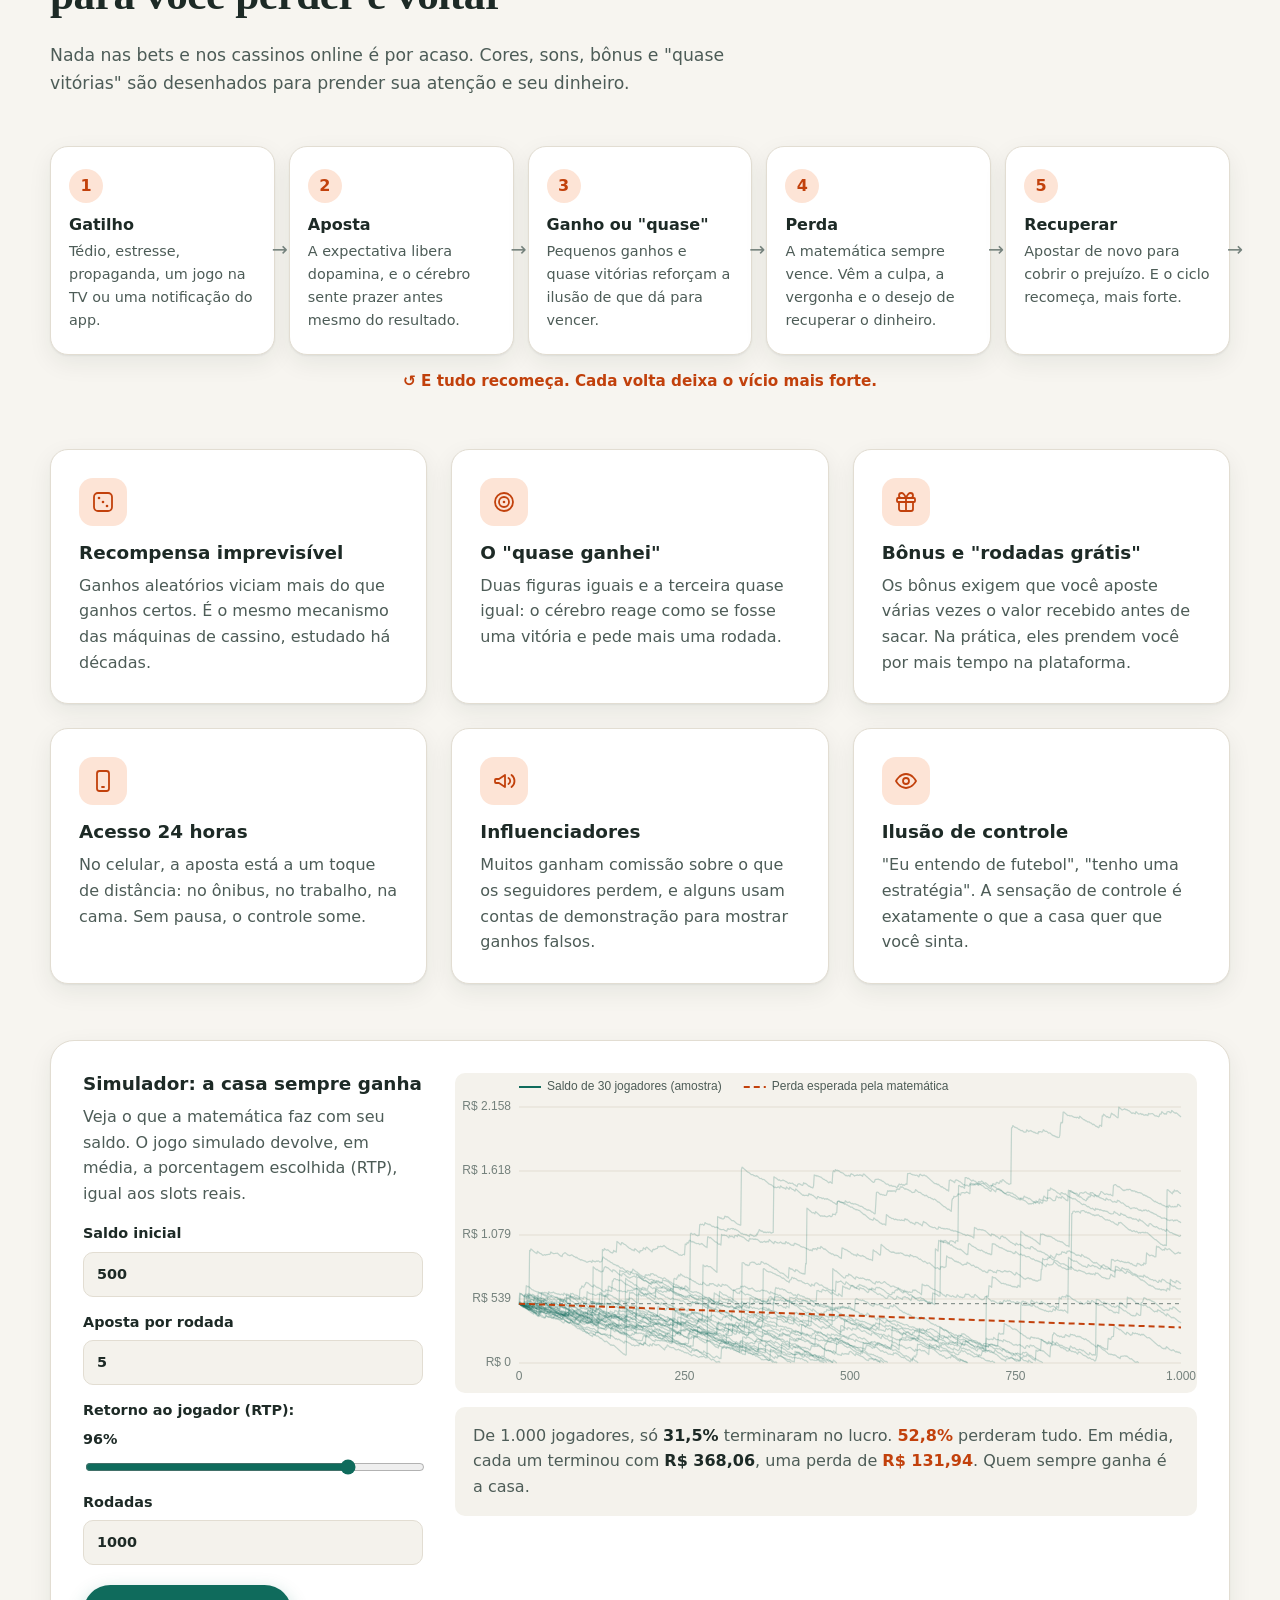
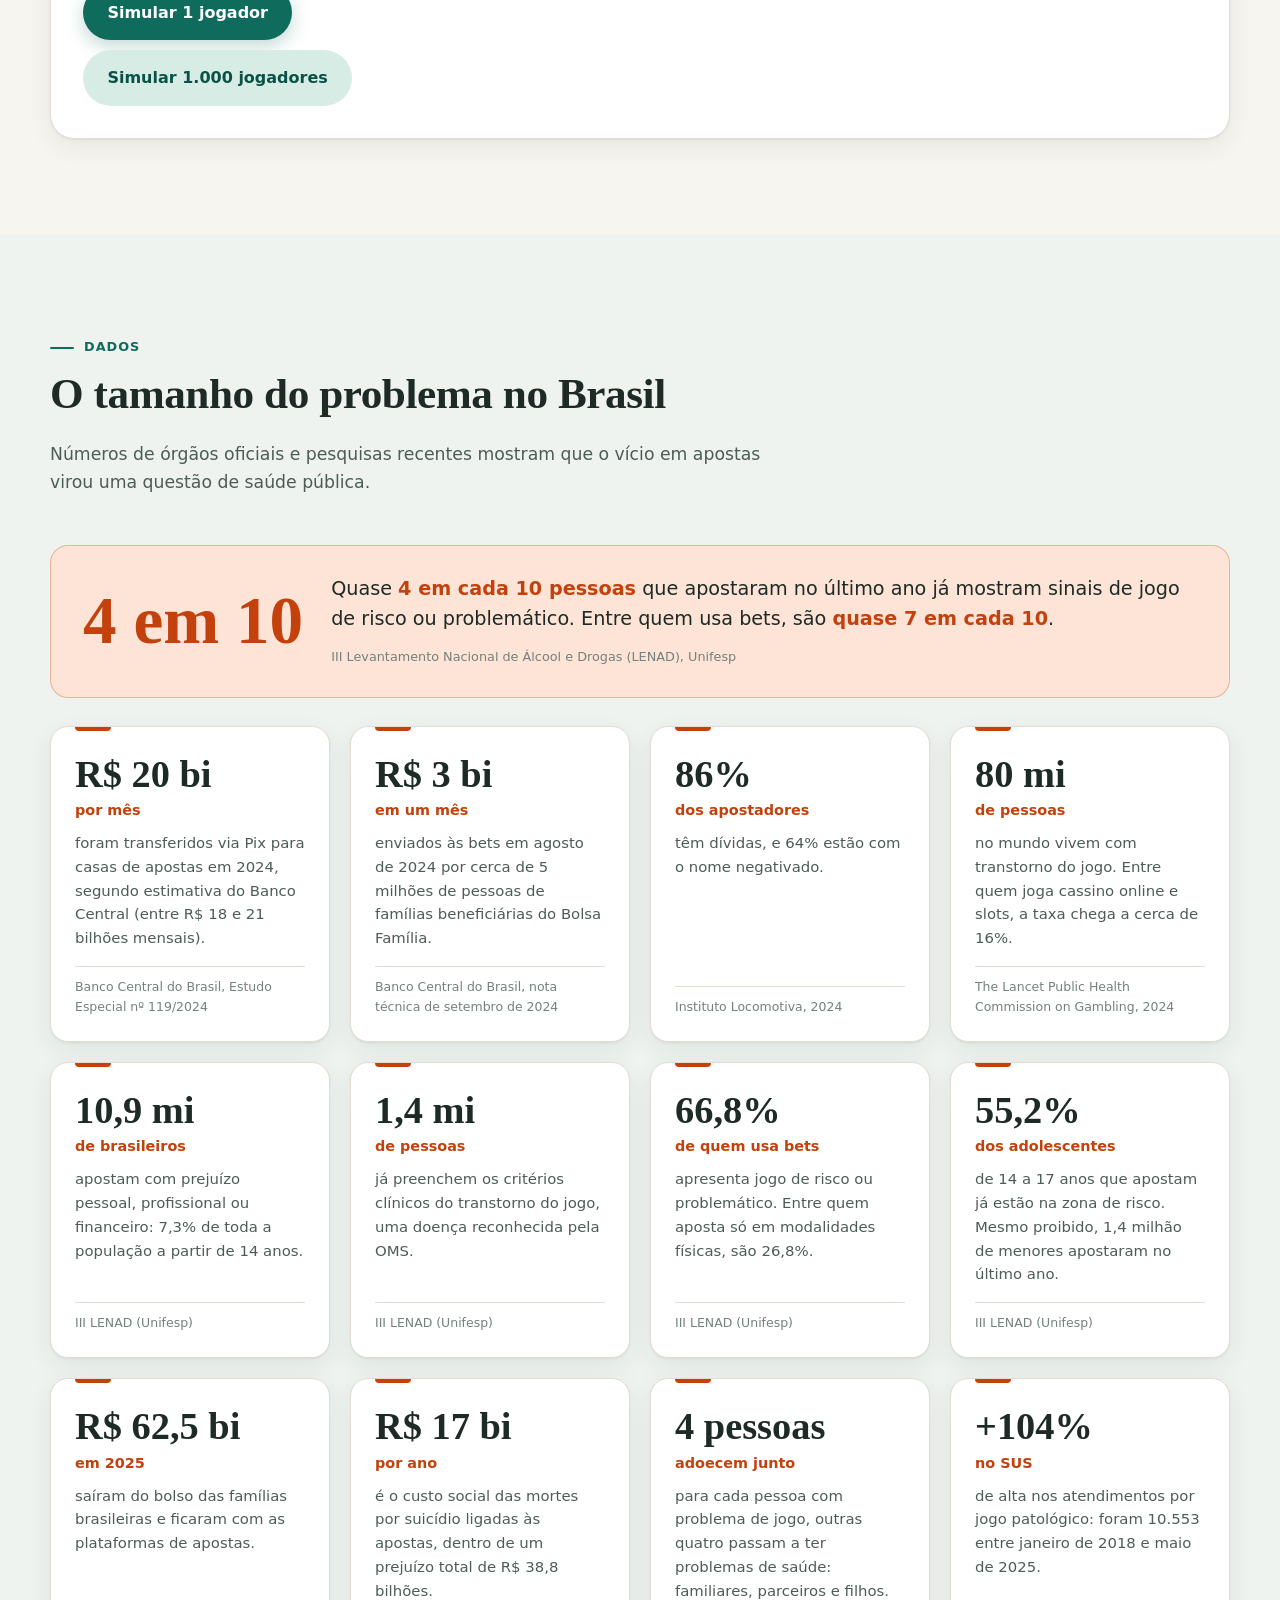
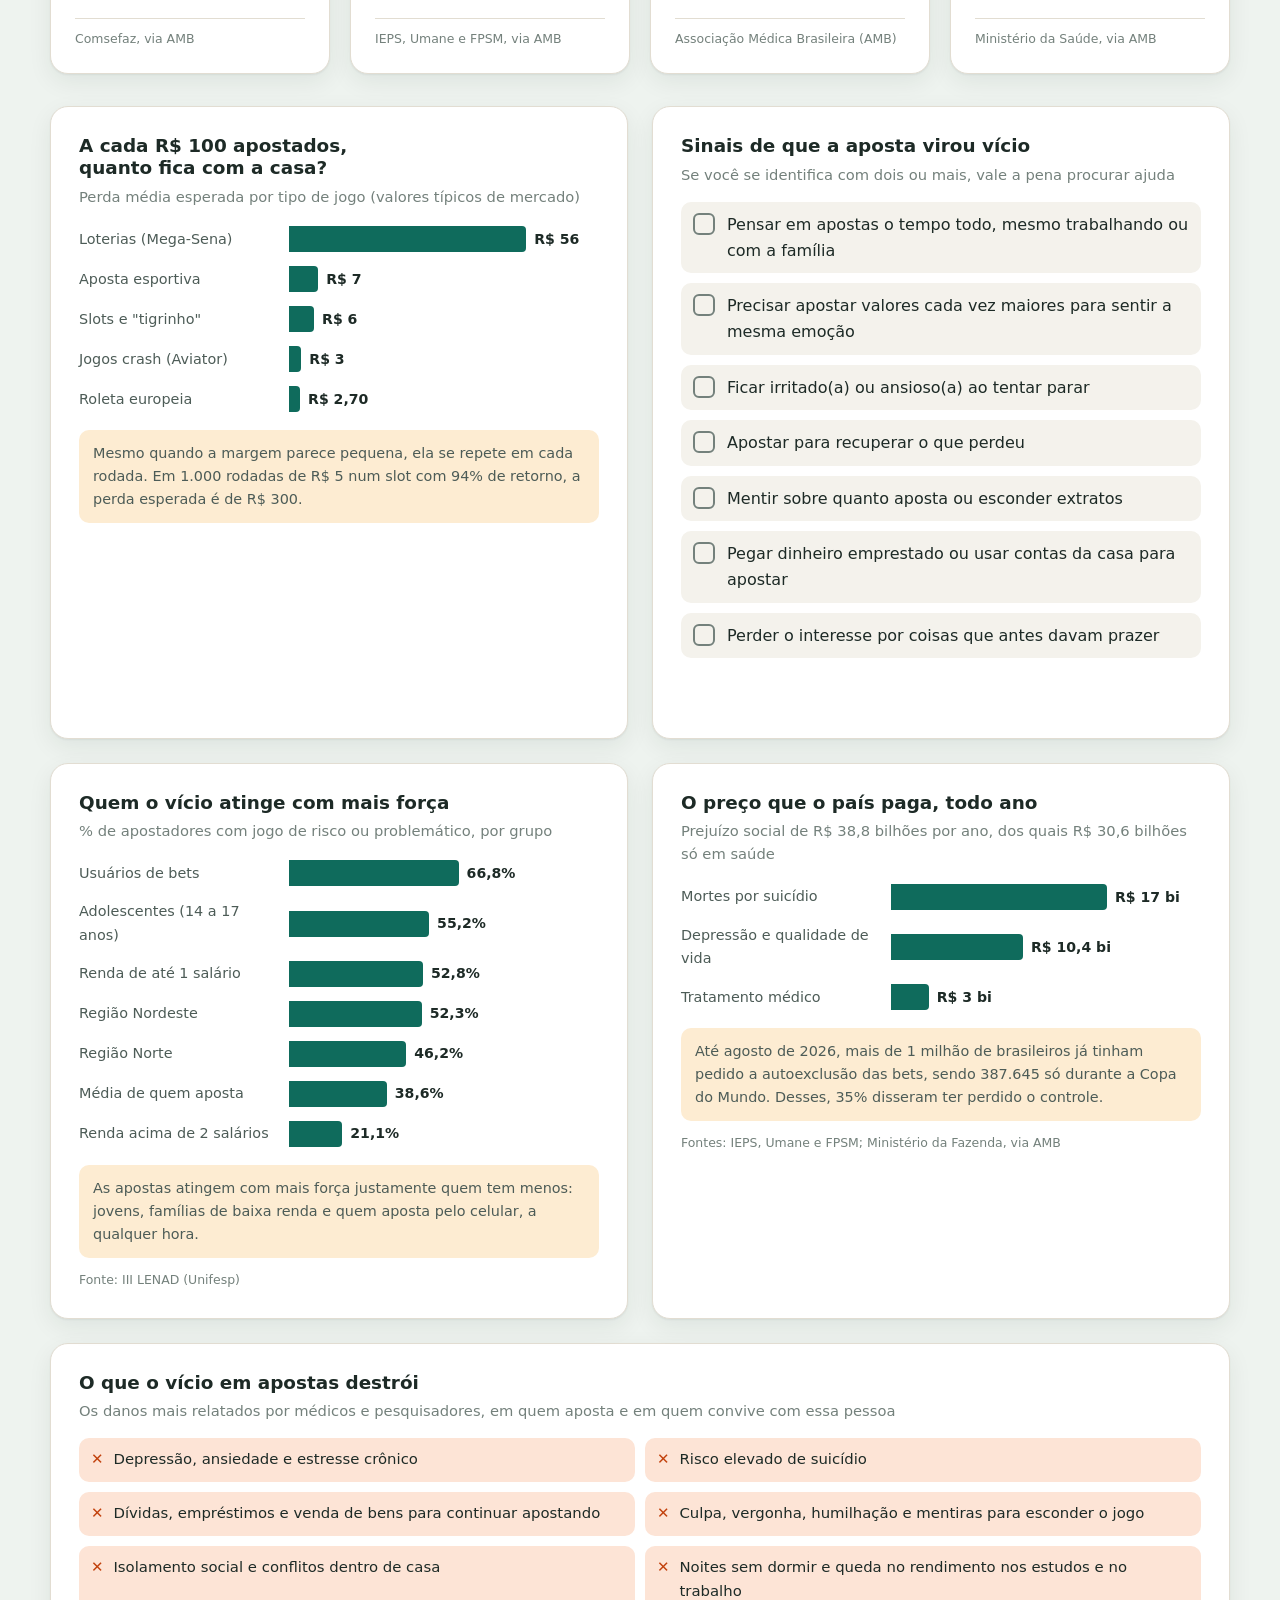
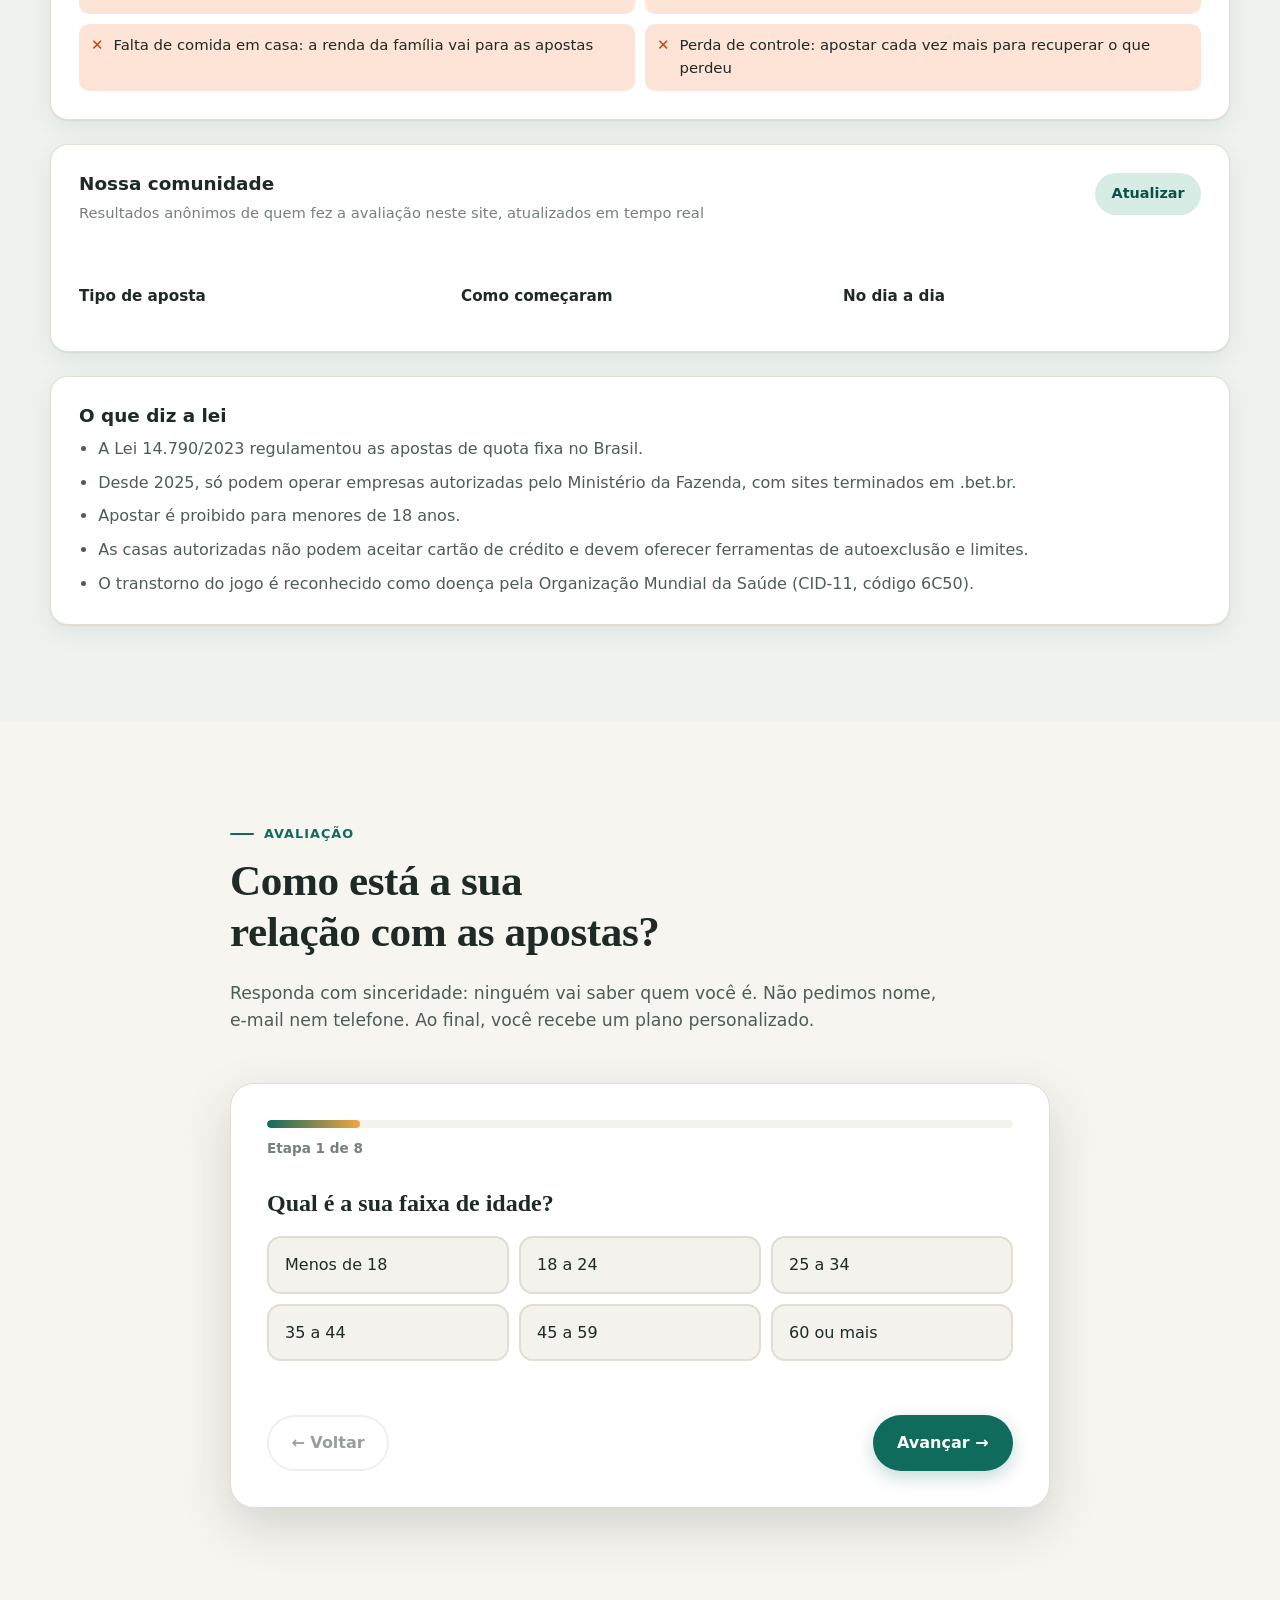
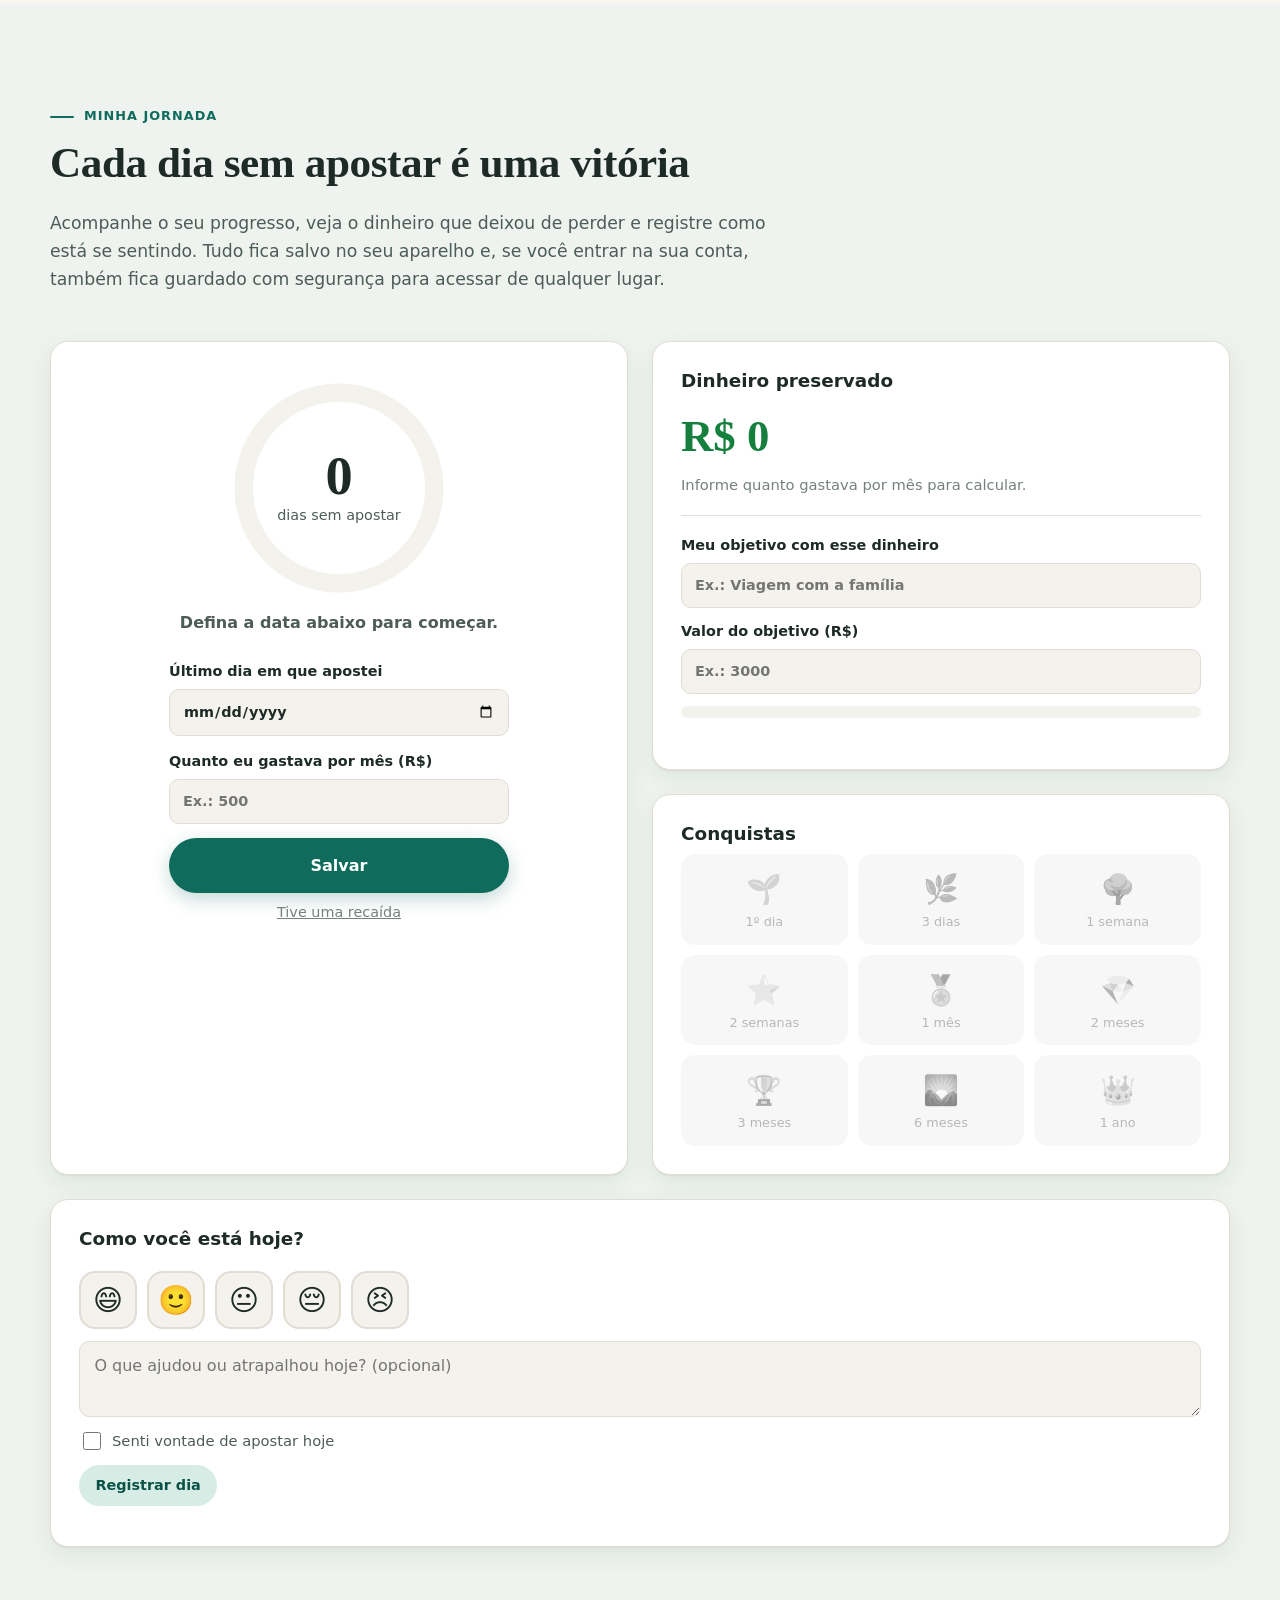
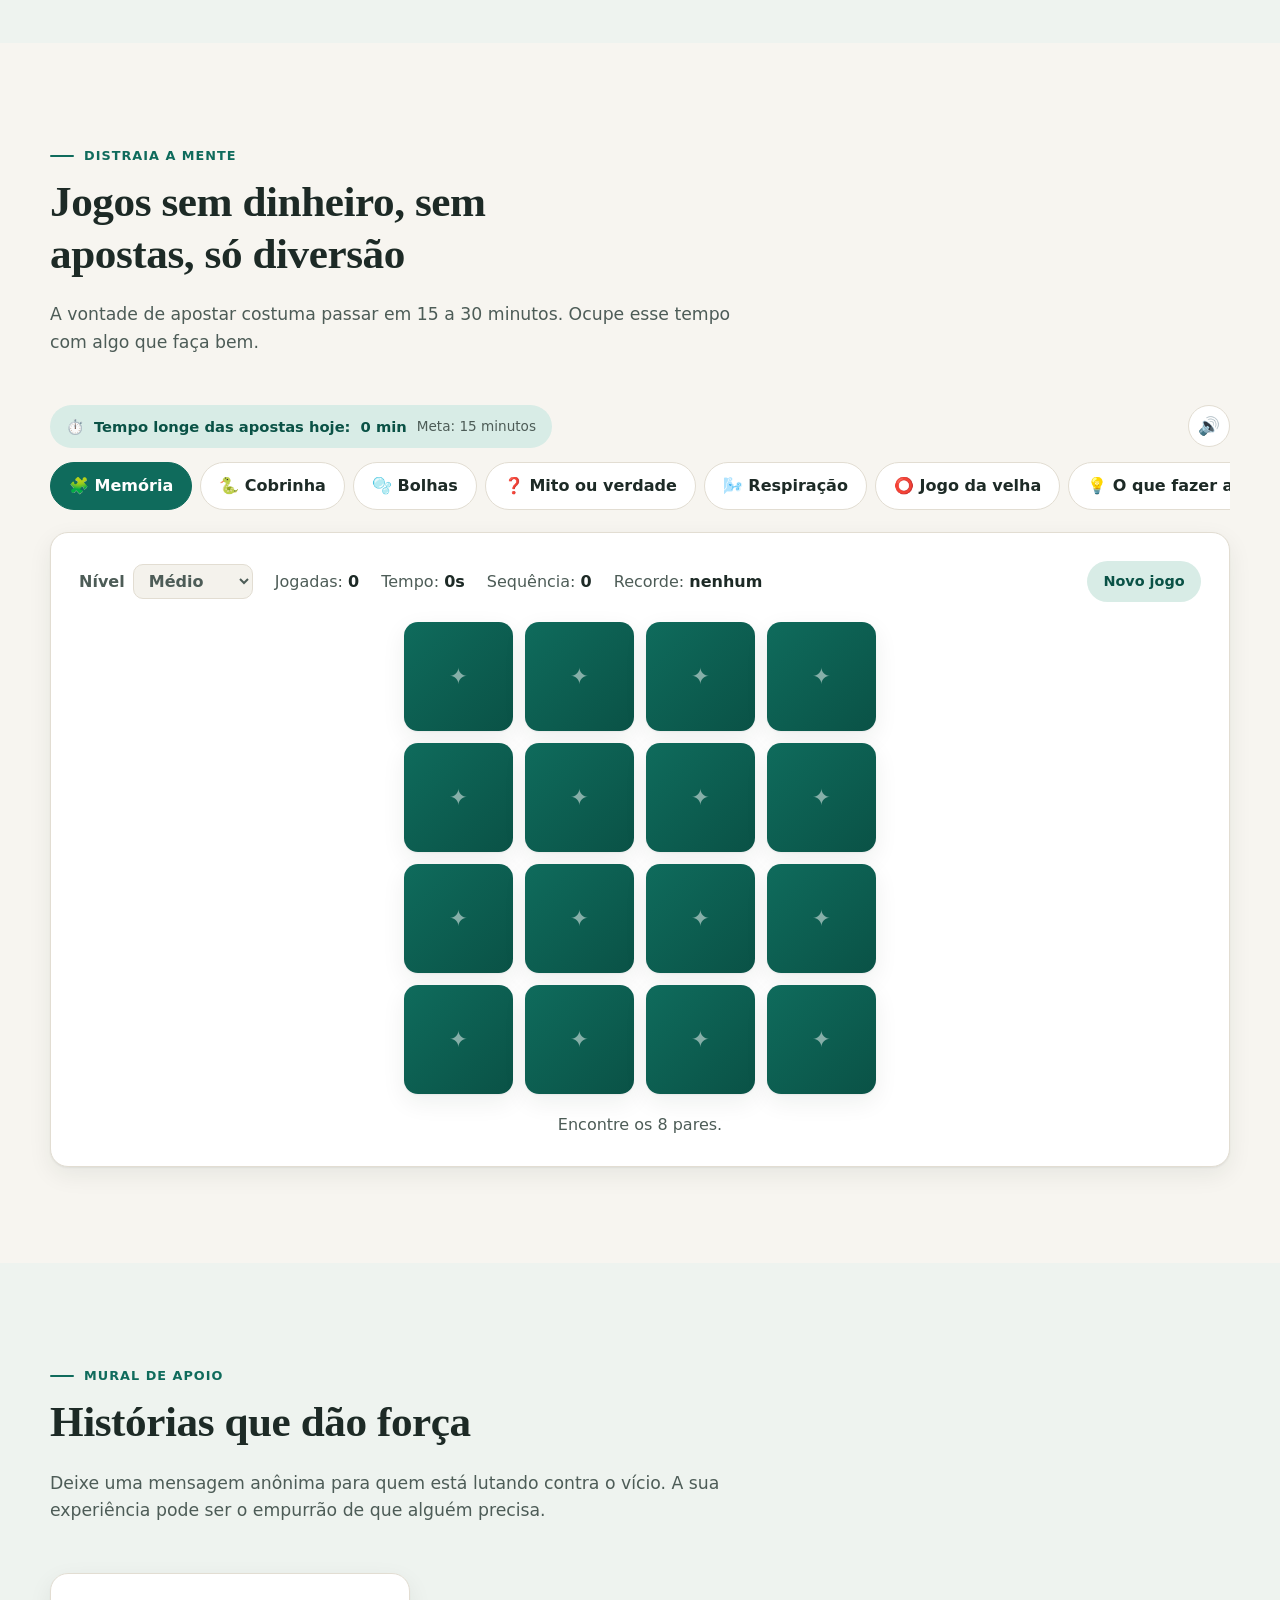
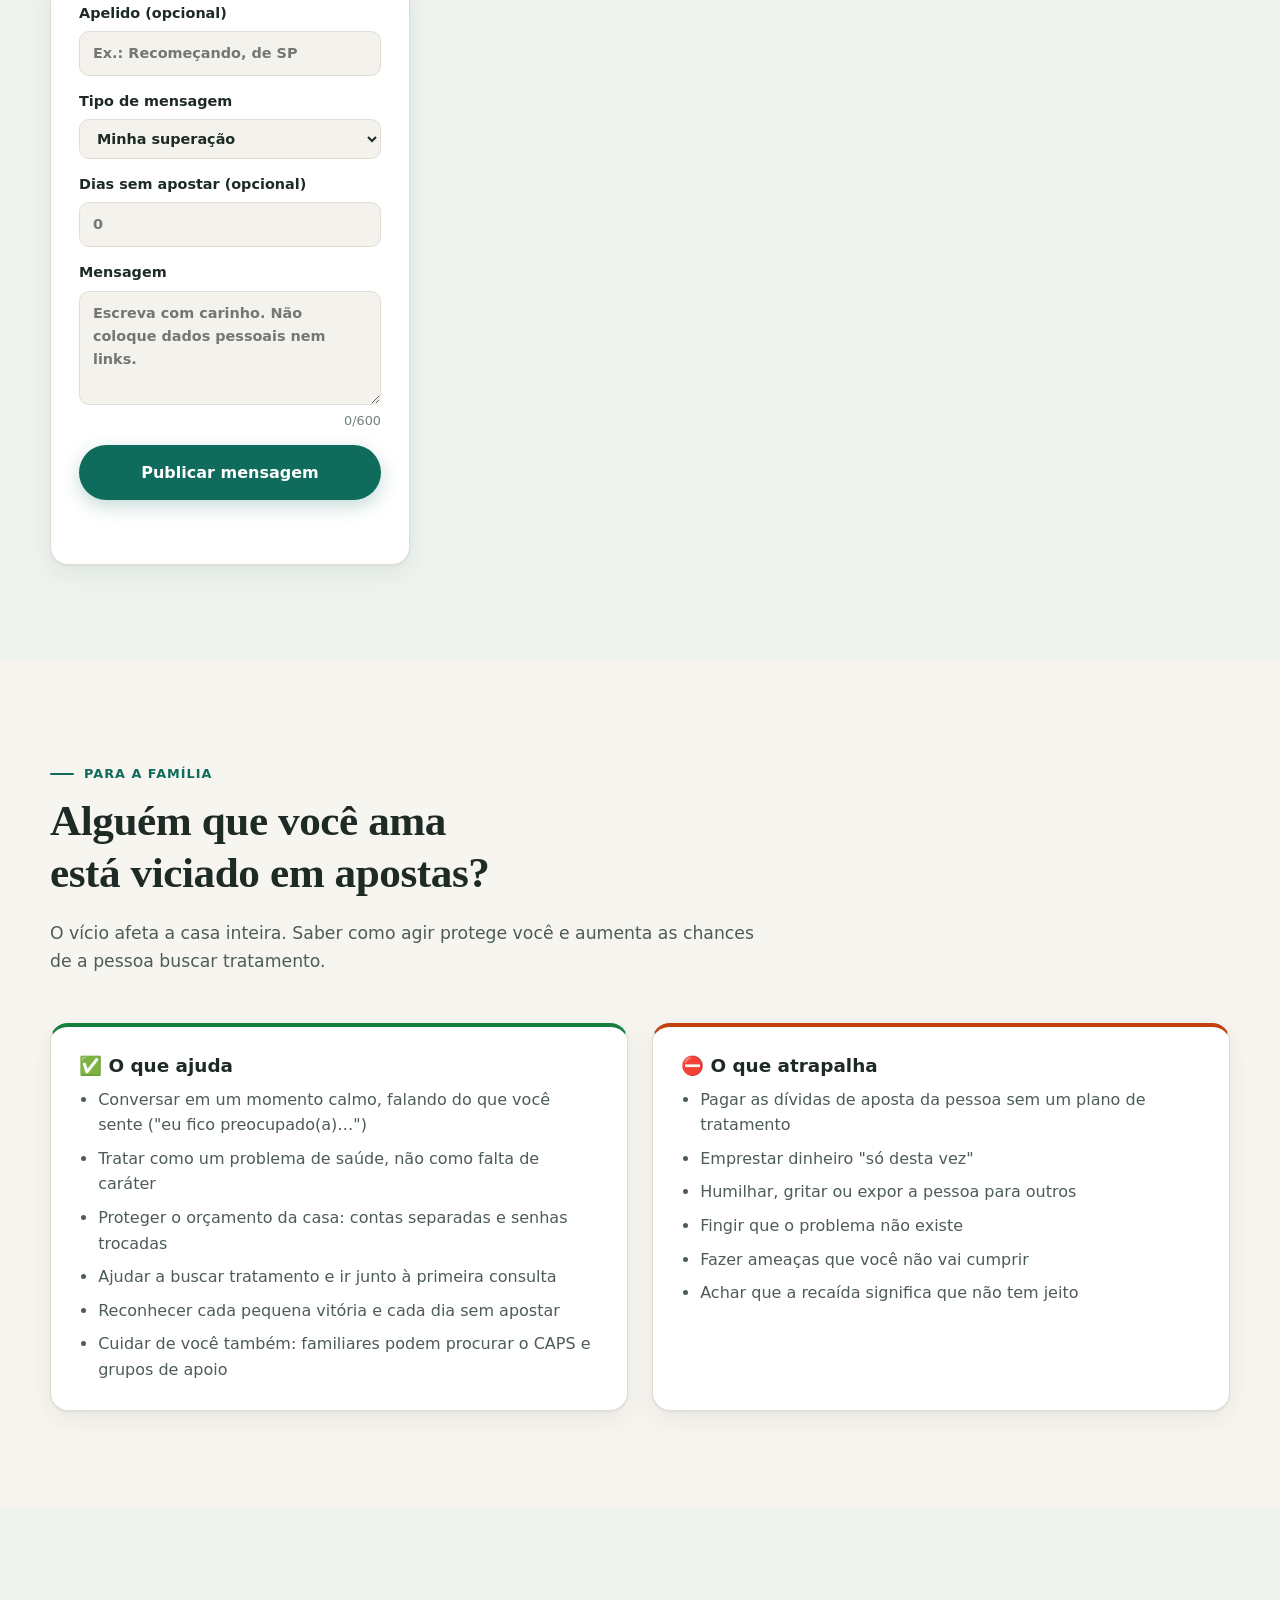
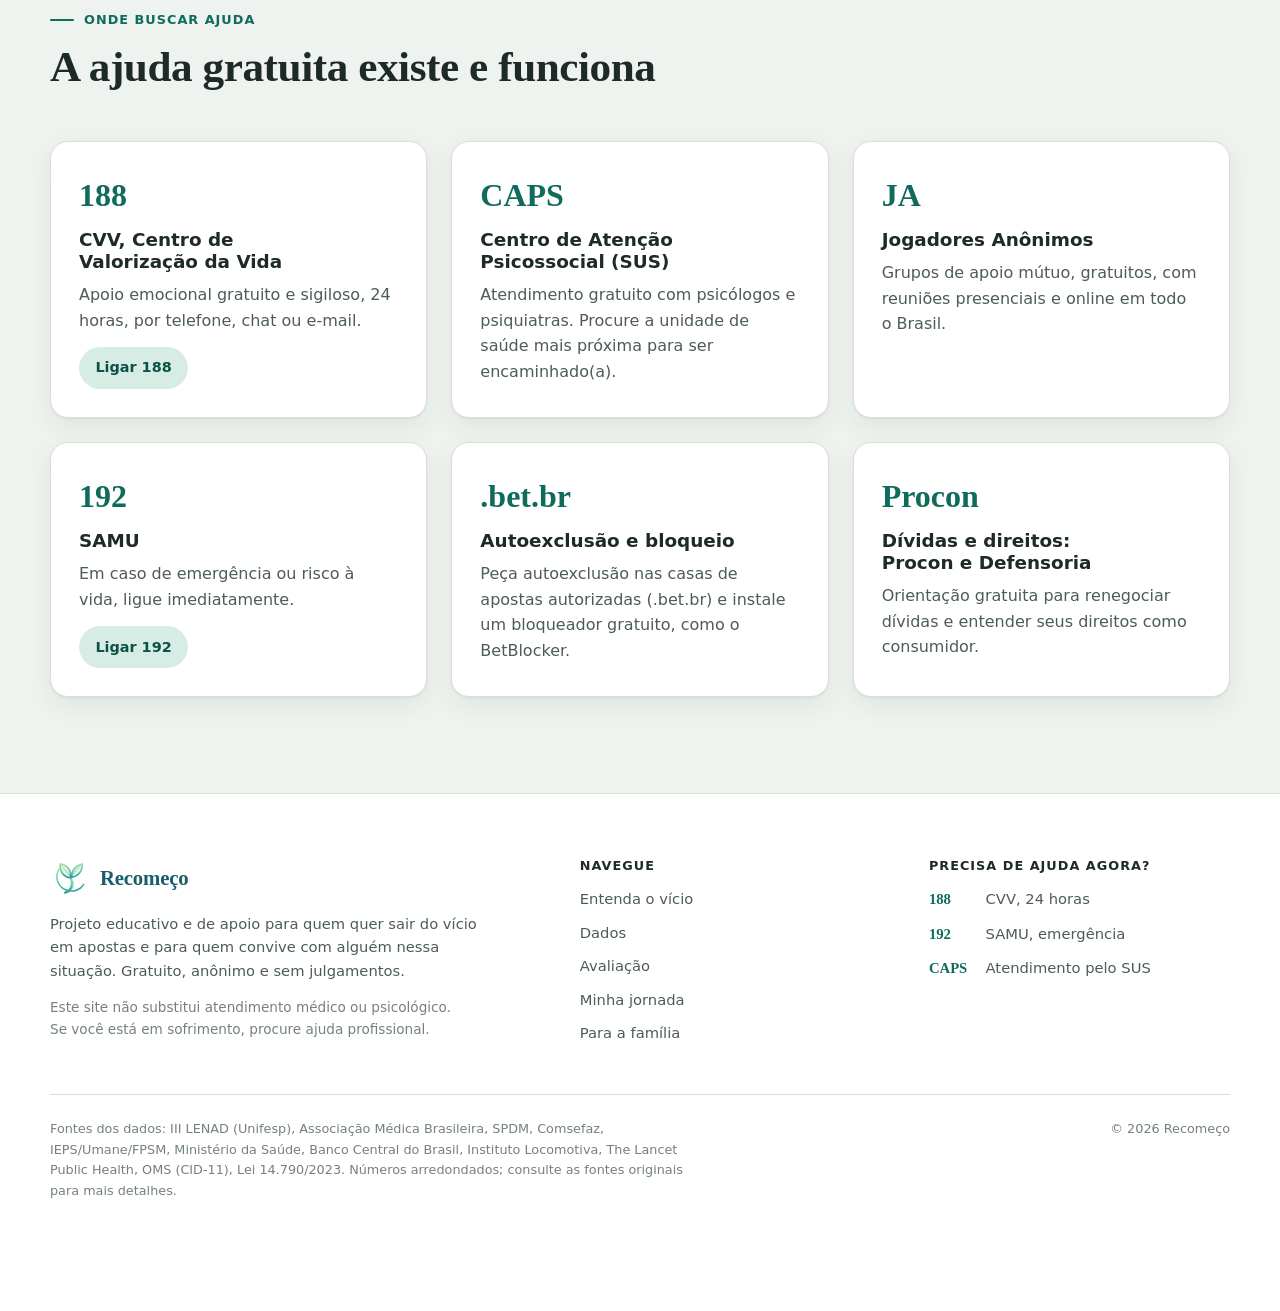
==== commit 09d4b15a: "Adiciona arquivos de banco de dados e mais back end" ====
--- a/frontend/index.html
+++ b/frontend/index.html
@@ -3,6 +3,9 @@
 <head>
   <meta charset="UTF-8">
   <meta name="viewport" content="width=device-width, initial-scale=1.0">
+  <!-- O GitHub Pages não envia cabeçalhos de segurança; esta política vale como um. connect-src lista a API (ver js/config.js). -->
+  <meta http-equiv="Content-Security-Policy" content="default-src 'self'; script-src 'self' 'unsafe-inline'; style-src 'self' 'unsafe-inline' https://fonts.googleapis.com; font-src https://fonts.gstatic.com; img-src 'self' data:; connect-src 'self' https://recomeco-api.onrender.com http://localhost:8080 http://127.0.0.1:8080; base-uri 'self'; form-action 'self'">
+  <meta name="referrer" content="no-referrer">
   <title>Recomeço | Apoio para sair do vício em apostas</title>
   <meta name="description" content="Recomeço: avaliação gratuita, informação, jogos sem apostas e apoio para quem quer se livrar do vício em bets e cassinos online.">
   <link rel="icon" href="img/logo.svg" type="image/svg+xml">
@@ -16,6 +19,12 @@
 </head>
 <body>
   <a class="pular" href="#conteudo">Pular para o conteúdo</a>
+
+  <div class="conexao" id="conexao" role="status" hidden>
+    <span class="conexao__icone" aria-hidden="true"></span>
+    <p id="conexaoTexto"></p>
+    <button class="btn btn--peq btn--fantasma" id="conexaoTentar" hidden>Tentar de novo</button>
+  </div>
 
   <!-- ============================== CABEÇALHO ============================== -->
   <header class="topo" id="topo">
@@ -878,7 +887,7 @@
         <p class="conta-form__erro" id="contaErro" role="alert"></p>
         <button class="btn btn--primario" type="submit" id="contaEnviar">Entrar</button>
       </form>
-      <p class="conta-aviso" id="contaOffline" hidden>Nesta versão do site, que funciona sem servidor, as contas não estão disponíveis. Os seus dados ficam salvos apenas neste aparelho.</p>
+      <p class="conta-aviso" id="contaOffline" hidden>Não foi possível conectar ao servidor agora, então as contas estão indisponíveis por enquanto. Enquanto isso, os seus dados ficam salvos apenas neste aparelho. Tente de novo em alguns minutos recarregando a página.</p>
     </div>
     <div id="contaLogado" hidden>
       <h2>Olá, <span id="contaOla"></span>!</h2>
@@ -889,12 +898,33 @@
         <button class="btn btn--fantasma" id="contaSair">Sair da conta</button>
       </div>
       <p class="painel__sub">Ao sair, os dados pessoais são apagados deste aparelho, mas continuam guardados na sua conta.</p>
+
+      <div class="conta-lgpd">
+        <h3>Seus dados</h3>
+        <p class="painel__sub">Você pode baixar tudo o que o Recomeço guarda sobre você ou apagar a sua conta quando quiser.</p>
+        <div class="conta-acoes">
+          <button class="btn btn--secundario btn--peq" id="contaExportar">Baixar meus dados</button>
+          <button class="btn btn--fantasma btn--peq" id="contaApagarAbrir">Apagar minha conta</button>
+        </div>
+        <form class="conta-form conta-apagar" id="formApagar" hidden novalidate>
+          <p>Isto apaga para sempre a sua conta, a sua jornada, o seu diário, os seus recordes e as suas avaliações. Não dá para desfazer. As mensagens do mural são anônimas, não ficam ligadas à conta e por isso continuam lá.</p>
+          <label>Digite a sua senha para confirmar
+            <input type="password" id="apagarSenha" autocomplete="current-password" maxlength="128" required>
+          </label>
+          <p class="conta-form__erro" id="apagarErro" role="alert"></p>
+          <div class="conta-acoes">
+            <button class="btn btn--perigo" type="submit" id="apagarEnviar">Apagar tudo para sempre</button>
+            <button class="btn btn--fantasma" type="button" id="apagarCancelar">Cancelar</button>
+          </div>
+        </form>
+      </div>
     </div>
   </dialog>
 
   <div class="toast" id="toast" role="status" hidden></div>
   <canvas class="confete" id="confete" aria-hidden="true"></canvas>
 
+  <script src="js/config.js"></script>
   <script src="js/api.js"></script>
   <script src="js/offline.js"></script>
   <script src="js/conta.js"></script>
--- a/frontend/css/style.css
+++ b/frontend/css/style.css
@@ -582,6 +582,28 @@
 .conta-form__erro { margin: 0; min-height: 1.4em; color: var(--perigo); font-weight: 600; font-size: .92rem; }
 .conta-aviso { padding: 14px 16px; border-radius: var(--raio-p); background: var(--sol-suave); color: var(--texto); }
 .conta-acoes { display: flex; flex-wrap: wrap; gap: 10px; margin: 18px 0 12px; }
+.conta-lgpd { margin-top: 22px; padding-top: 18px; border-top: 1px solid var(--borda); }
+.conta-lgpd h3 { margin: 0 0 4px; font-size: 1.05rem; }
+.conta-apagar { margin-top: 8px; padding: 16px; border-radius: var(--raio-p); background: var(--perigo-suave); }
+.conta-apagar p { margin: 0; }
+.conta-apagar .conta-acoes { margin: 0; }
+.btn--perigo { background: var(--perigo); color: #fff; }
+.btn--perigo:hover { filter: brightness(.92); }
+:root[data-theme="dark"] .btn--perigo { color: #2a0f04; }
+@media (prefers-color-scheme: dark) { :root:not([data-theme="light"]) .btn--perigo { color: #2a0f04; } }
+
+/* ---------- Conexão com o servidor (o Render gratuito leva até um minuto para acordar) ---------- */
+.conexao {
+  display: flex; align-items: center; gap: 12px; flex-wrap: wrap;
+  padding: 10px 16px; font-size: .92rem; color: var(--texto);
+  background: var(--primaria-suave); border-bottom: 1px solid var(--borda);
+}
+.conexao[data-estado="offline"] { background: var(--sol-suave); }
+.conexao p { margin: 0; flex: 1 1 260px; }
+.conexao__icone { width: 14px; height: 14px; flex: none; border-radius: 50%; border: 2px solid var(--primaria); border-right-color: transparent; animation: girar 1s linear infinite; }
+.conexao[data-estado="offline"] .conexao__icone { animation: none; border-color: var(--sol); background: var(--sol); }
+@keyframes girar { to { transform: rotate(360deg); } }
+@media (prefers-reduced-motion: reduce) { .conexao__icone { animation: none; } }
 
 /* ---------- Avaliação em janela ---------- */
 .modal--avaliacao { max-width: 860px; max-height: min(92vh, 900px); overflow-y: auto; overscroll-behavior: contain; padding-top: 20px; }
